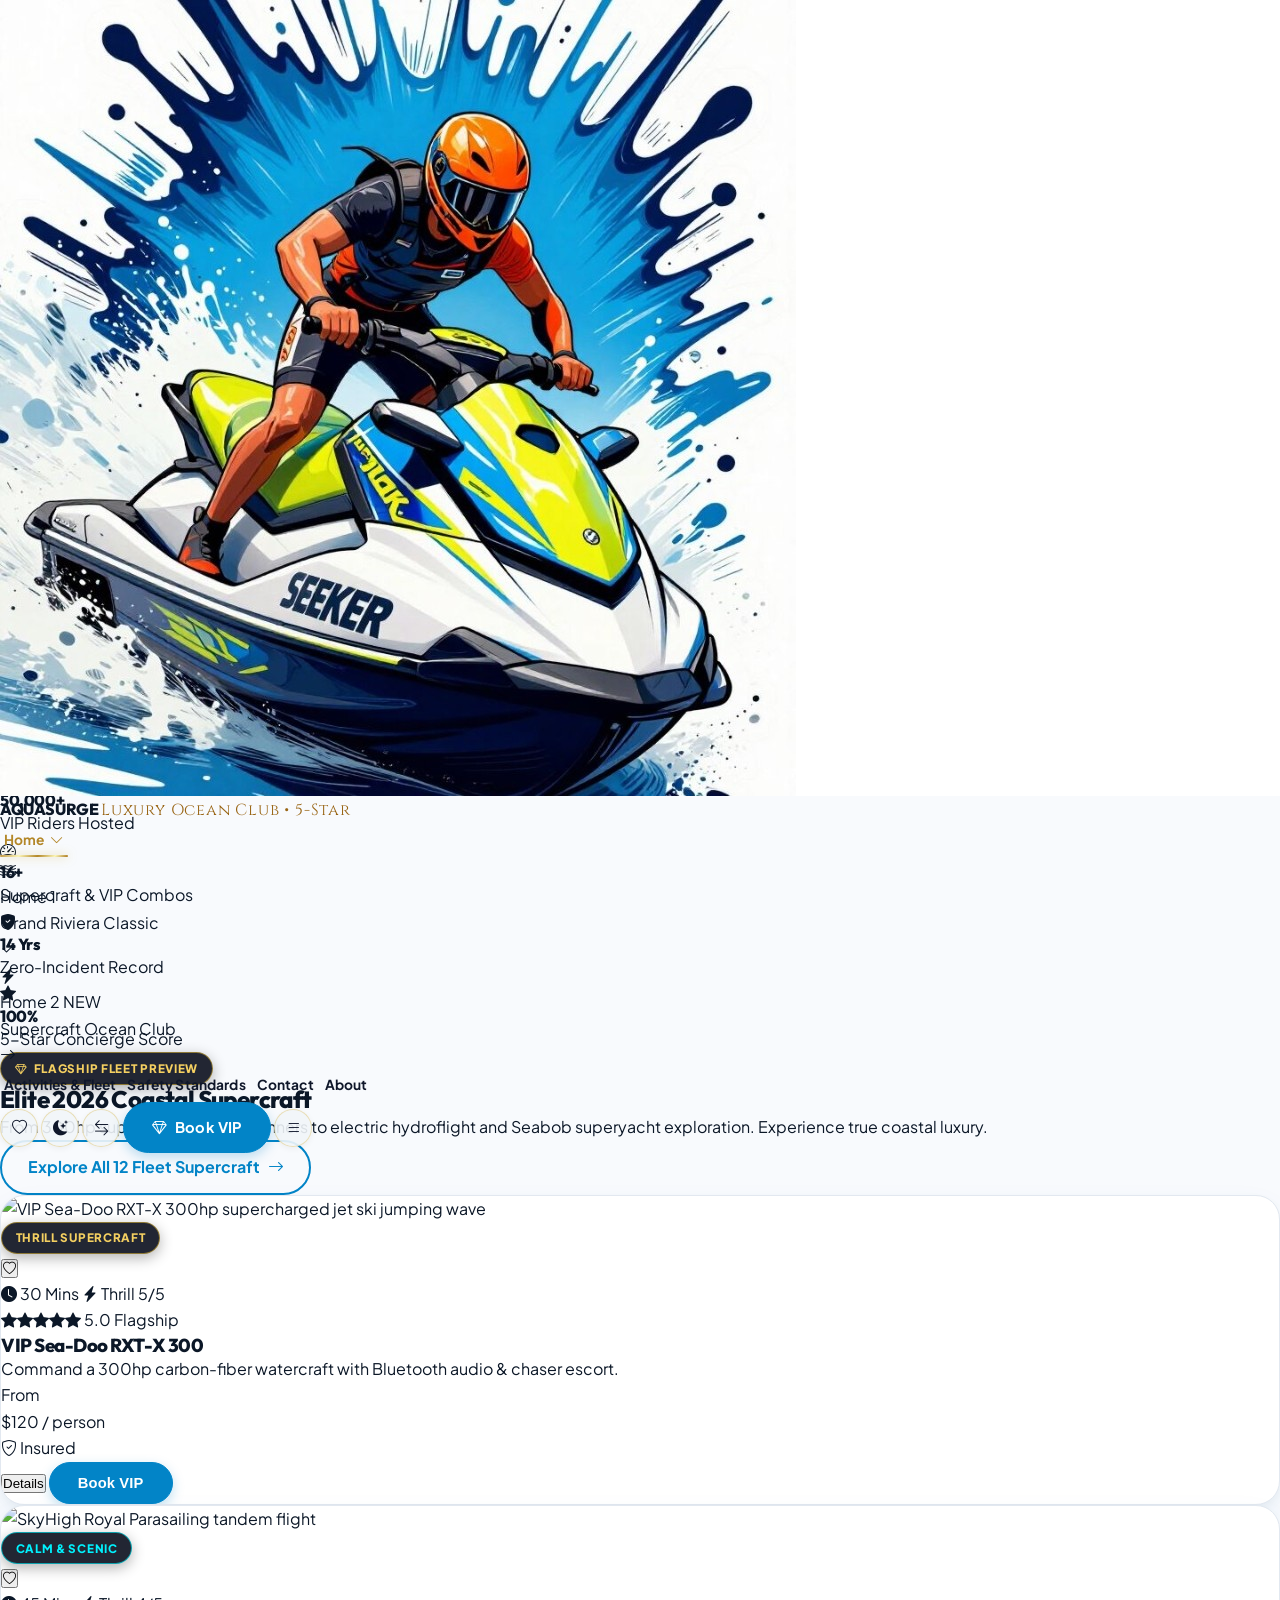
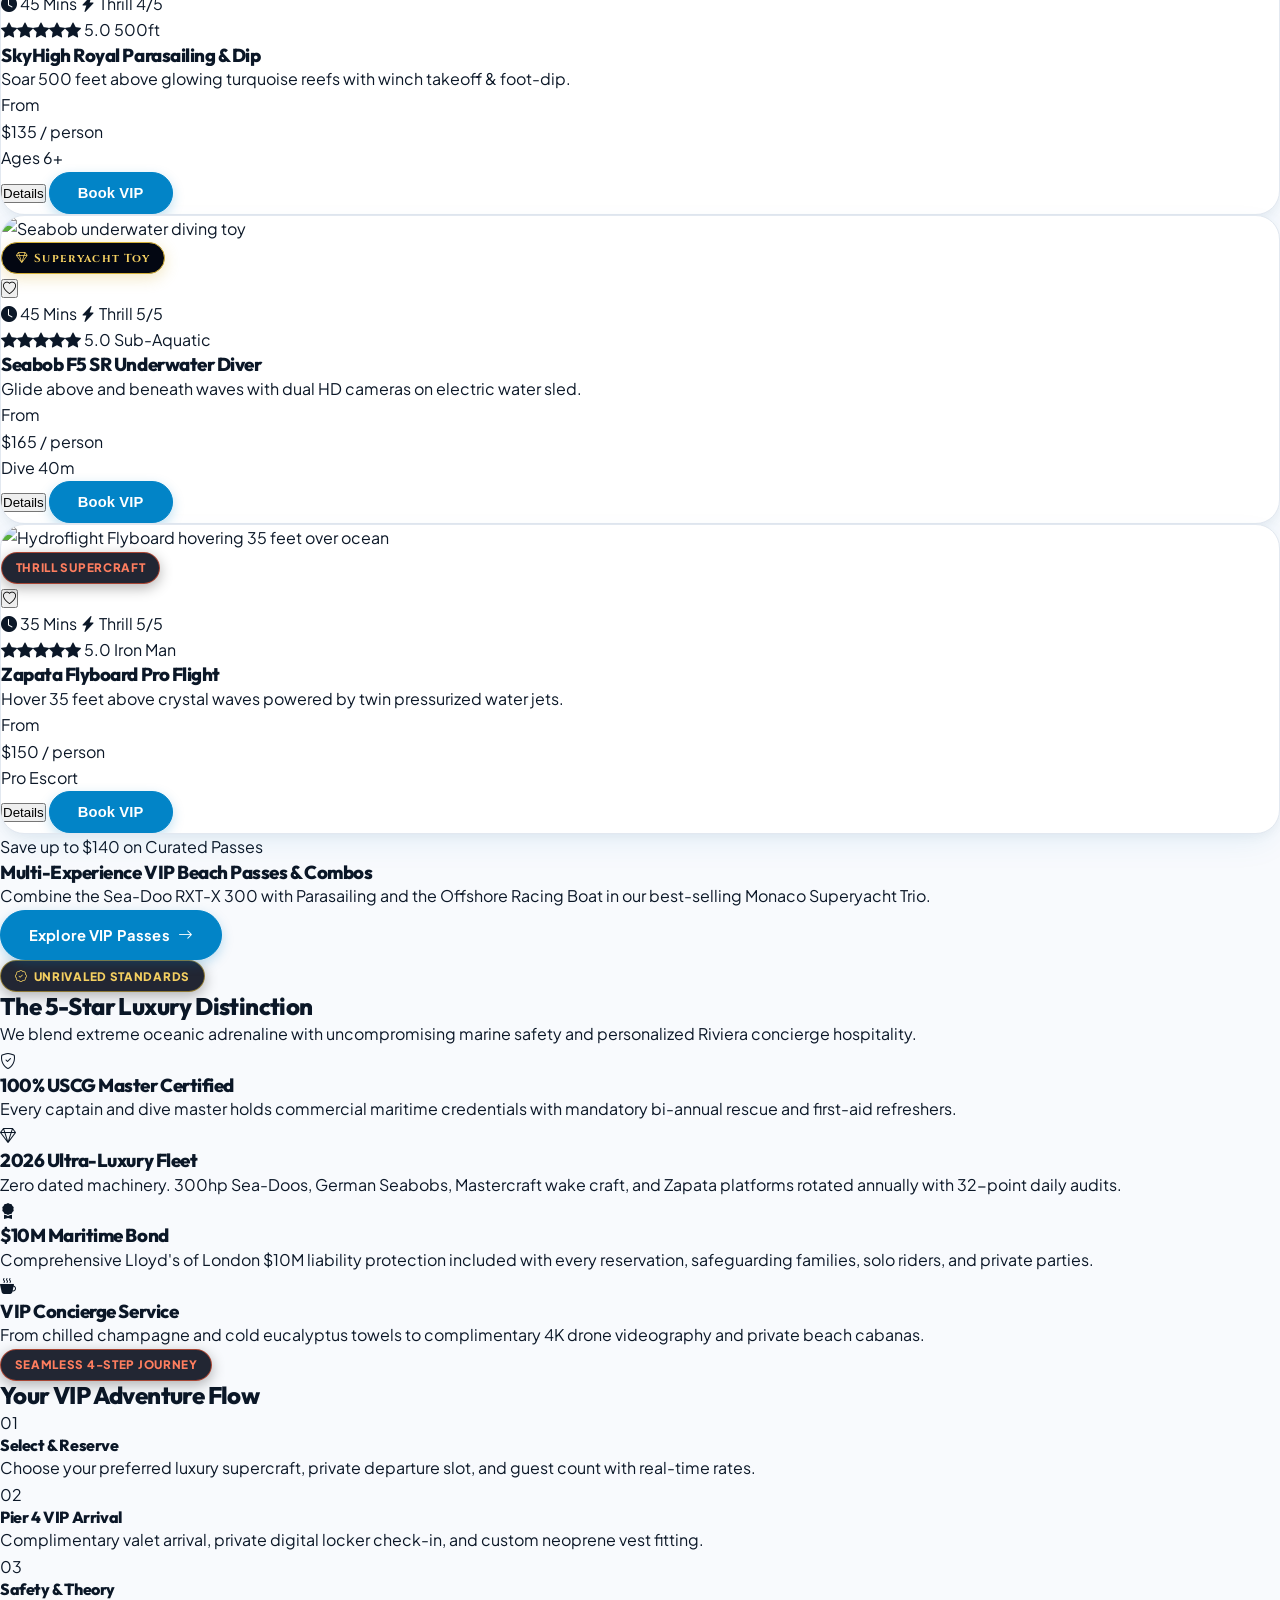
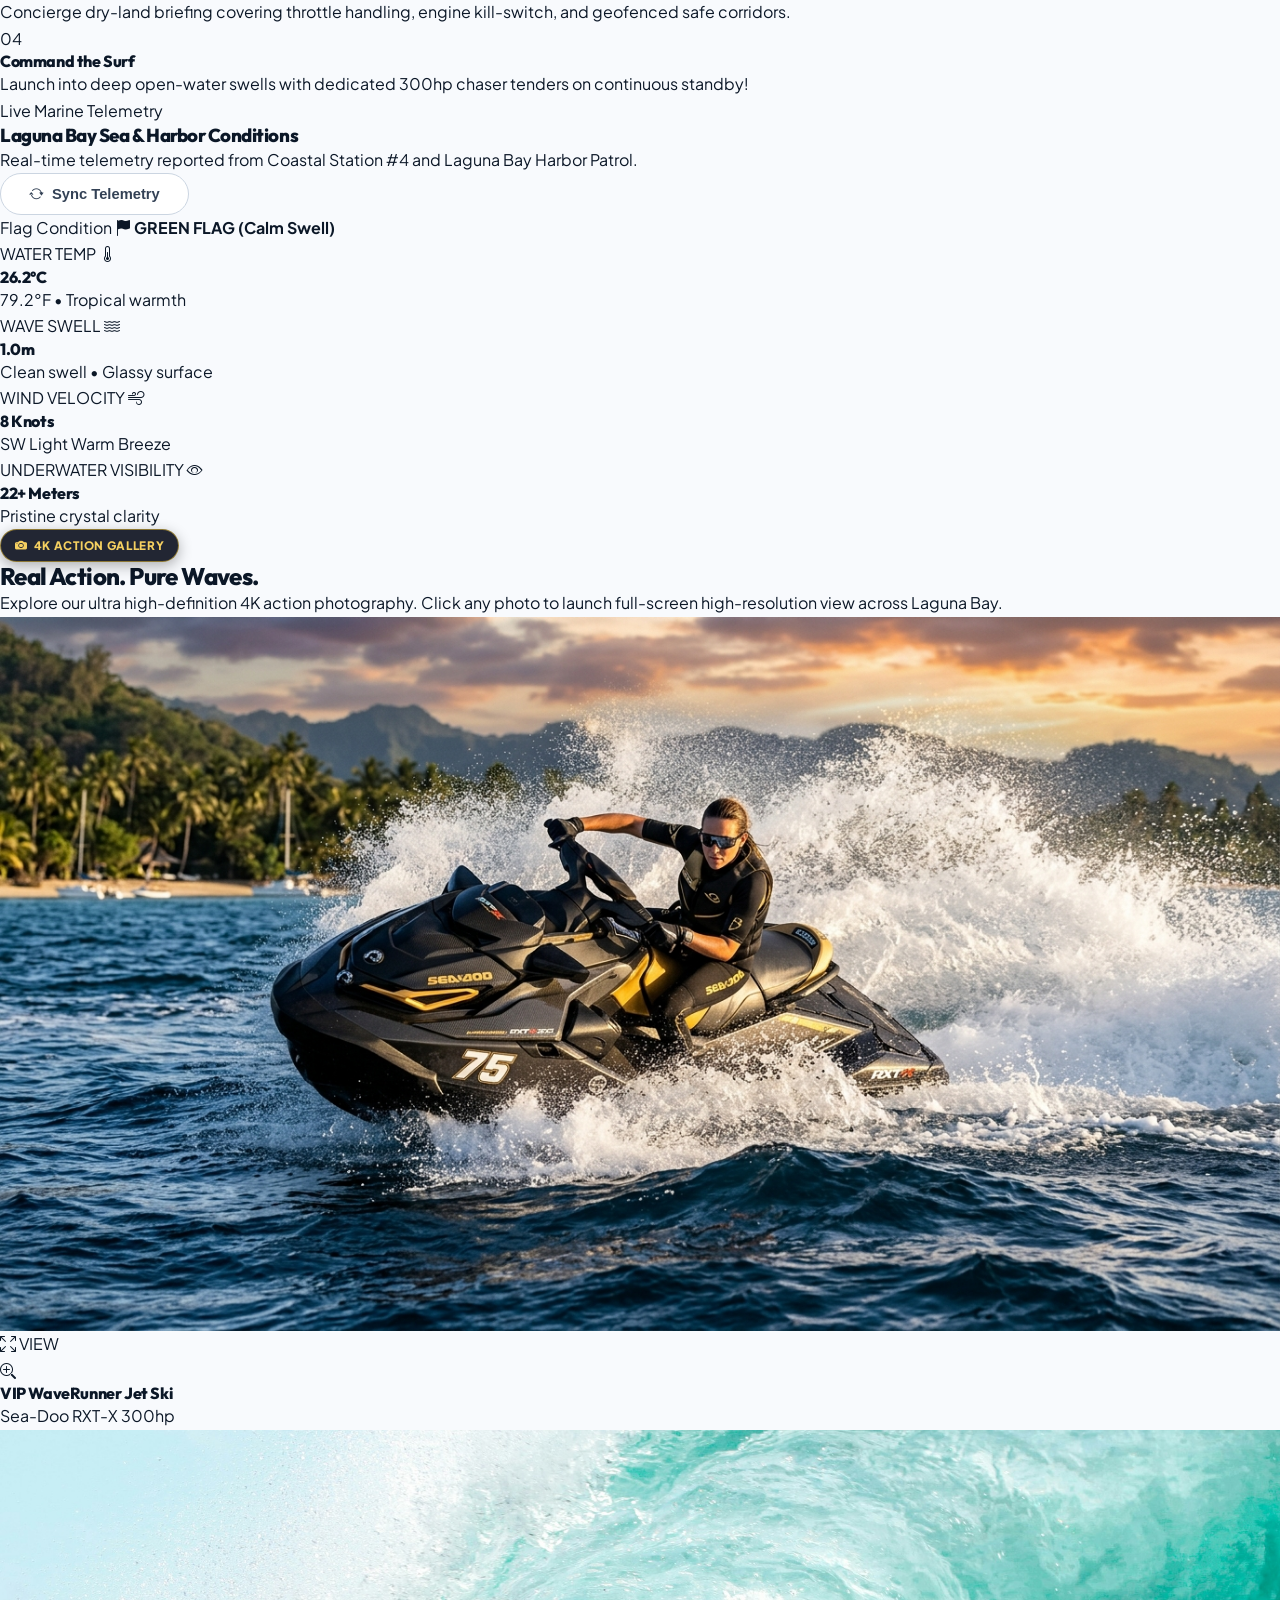
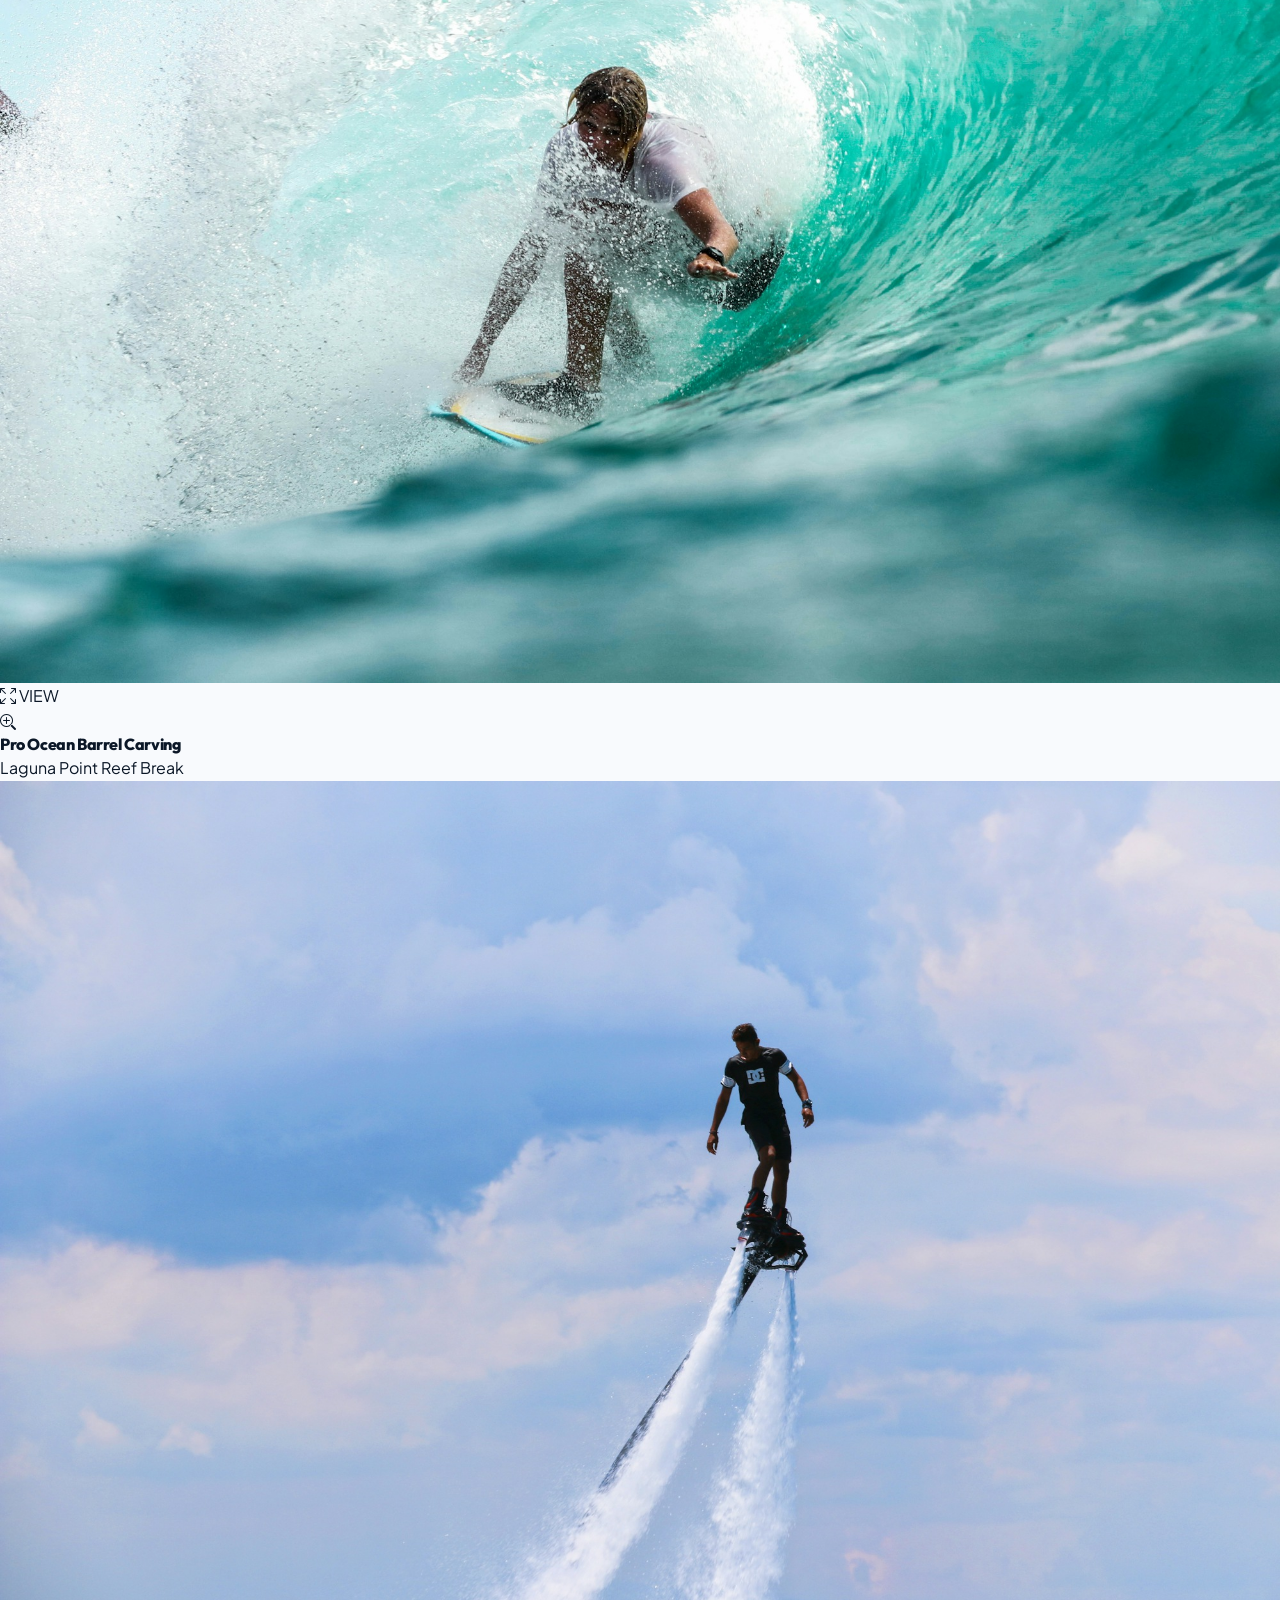
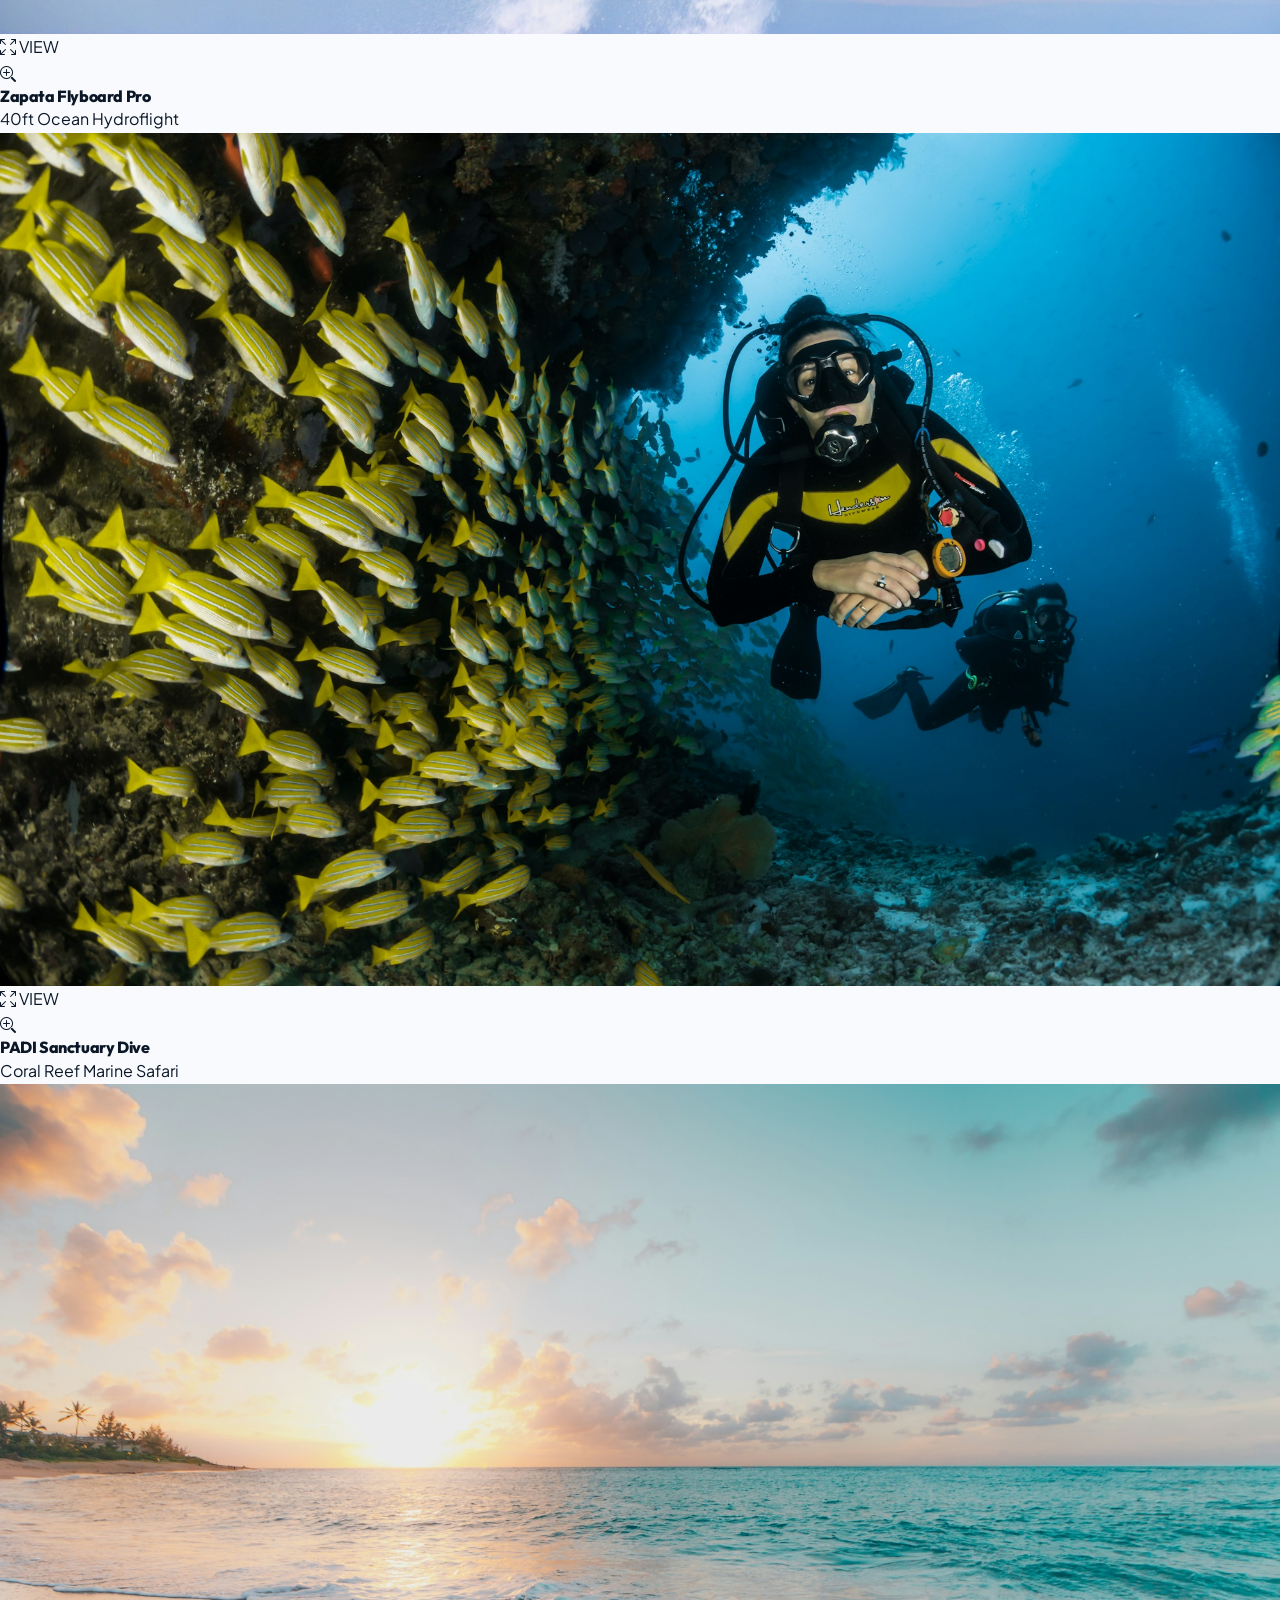
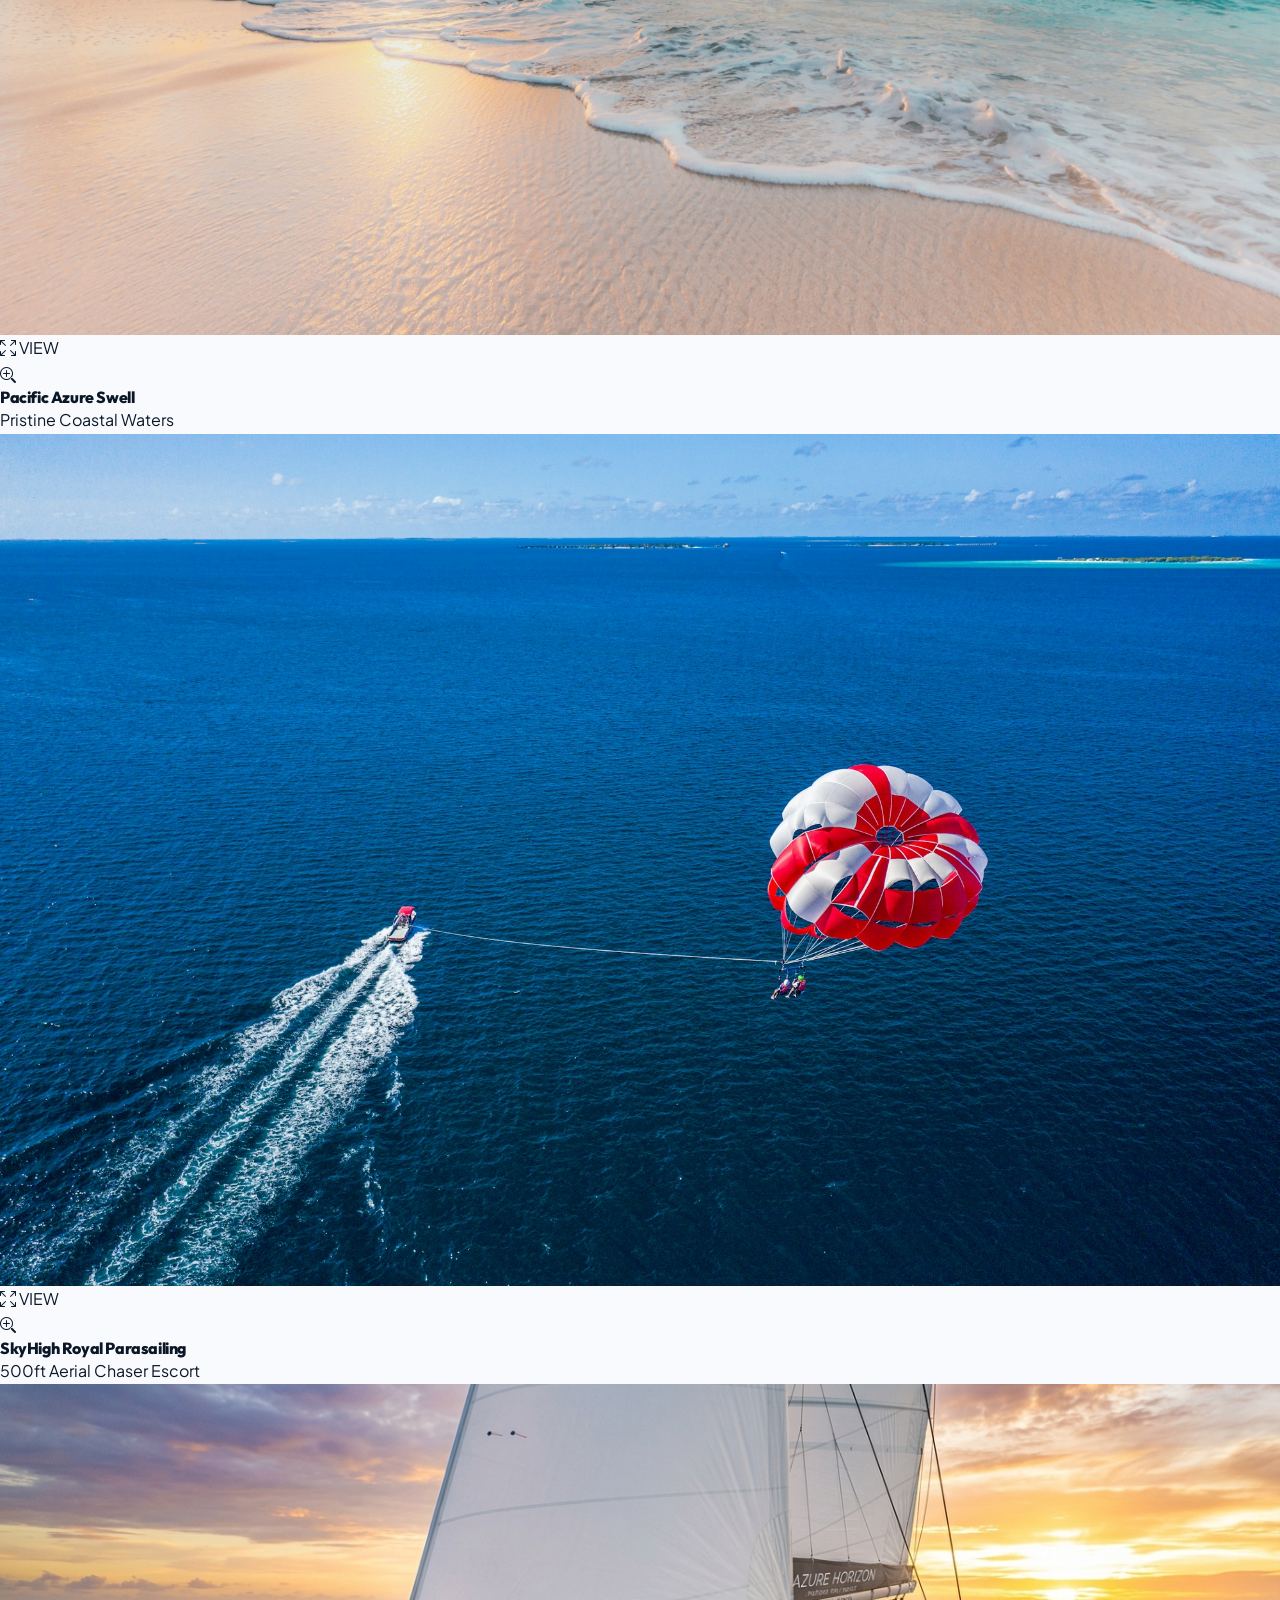
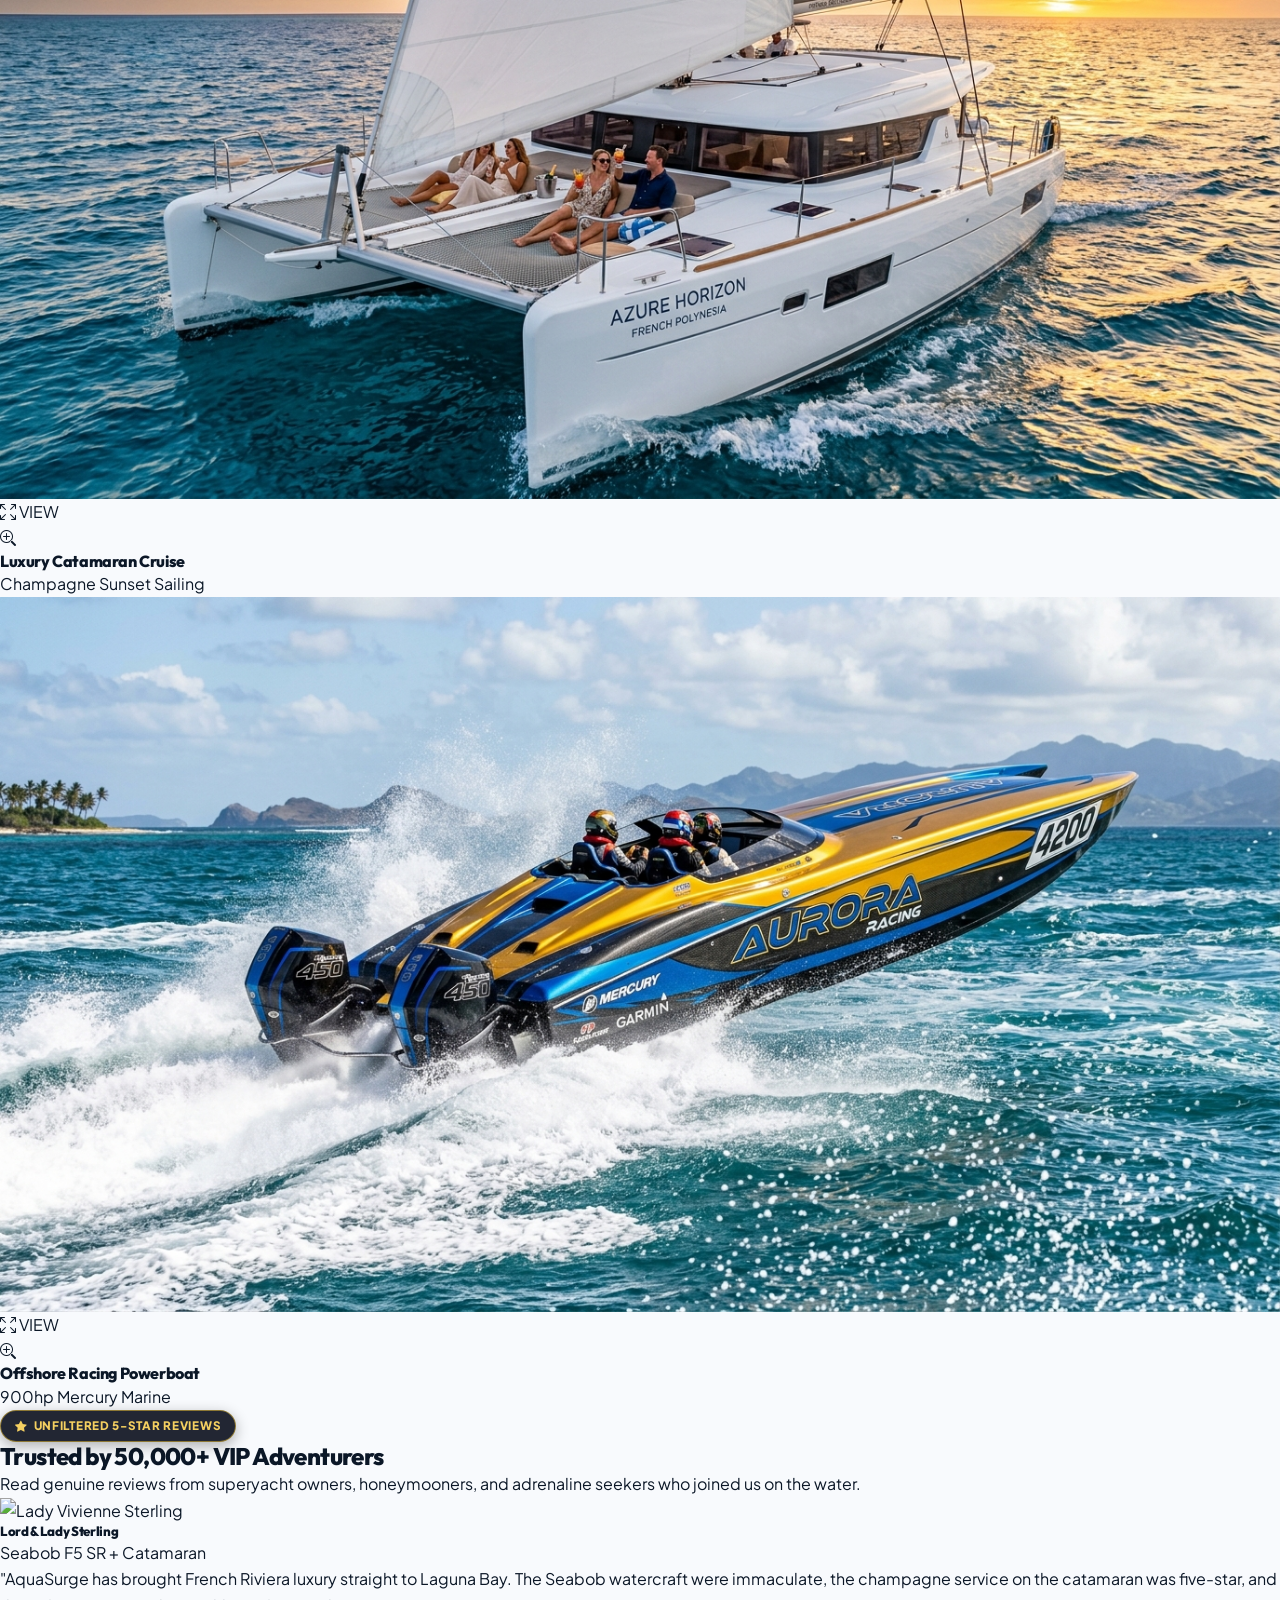
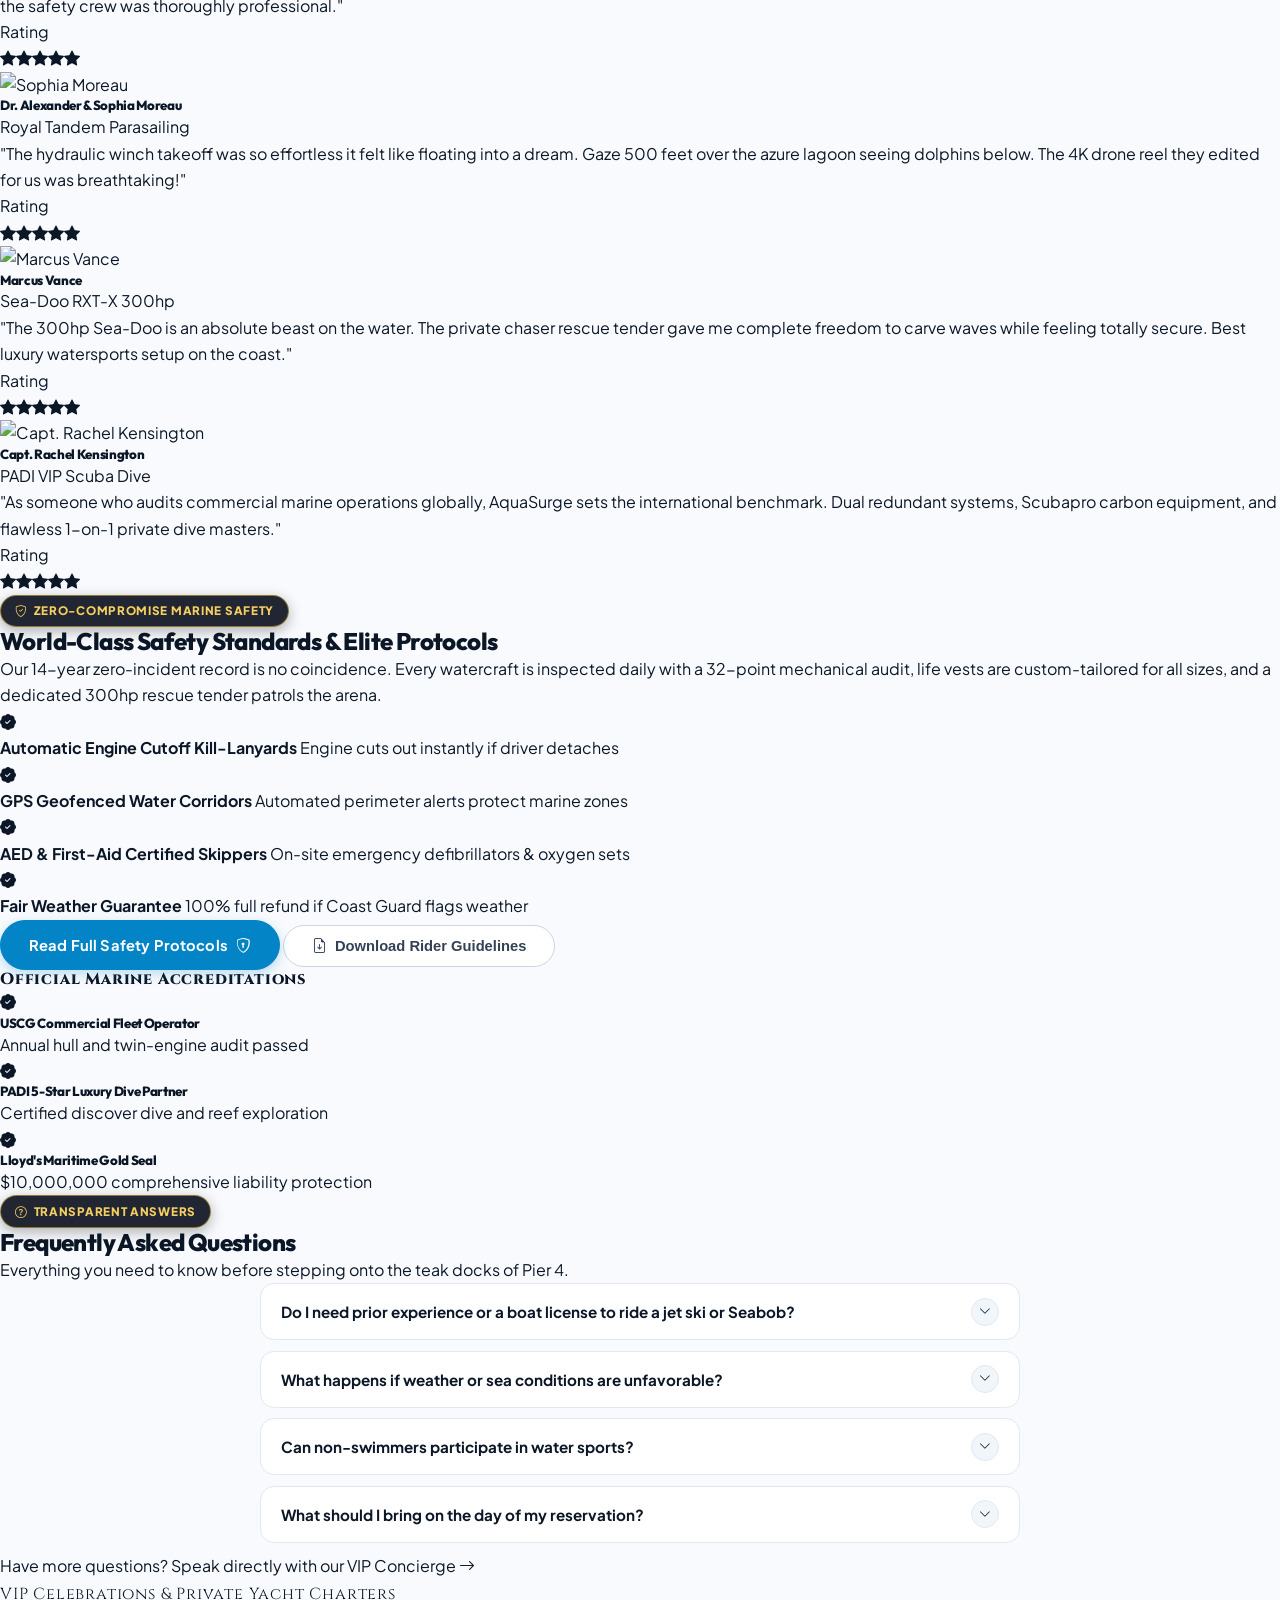
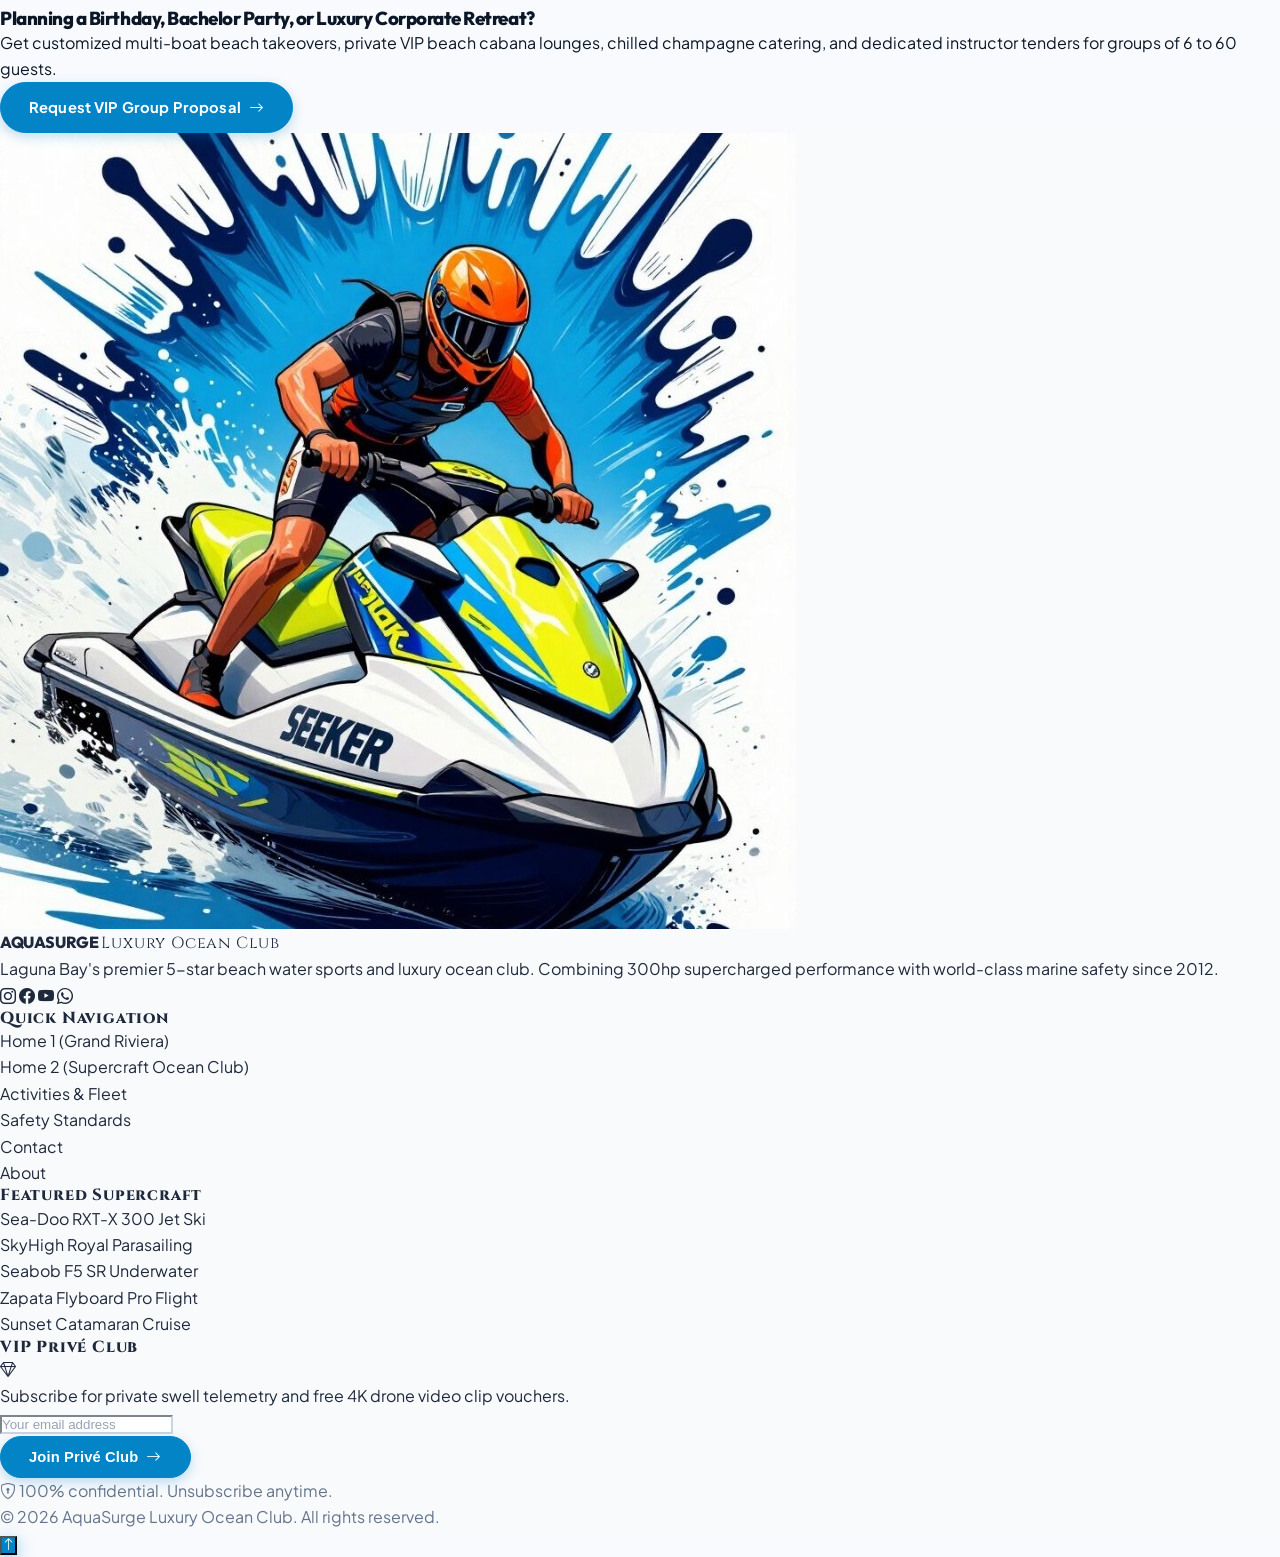
==== index.html @ 768b2ed2 "style(index): center align VIP celebrations & private charters callout section" ====
<!DOCTYPE html>
<html lang="en" dir="ltr" data-theme="light">

<head>
  <meta charset="UTF-8">
  <script>
    (function () {
      // Theme restoration
      try {
        const savedTheme = localStorage.getItem('aquasurge_theme') || 'light';
        document.documentElement.setAttribute('data-theme', savedTheme);
        if (savedTheme === 'dark') {
          document.documentElement.classList.add('dark');
        } else {
          document.documentElement.classList.remove('dark');
        }
      } catch (e) {}
    })();
  </script>
  <meta name="viewport" content="width=device-width, initial-scale=1.0">
  <title>AquaSurge Luxury Ocean Club | Ride the Waves in Pure Luxury | Laguna Bay</title>
  <meta name="description" content="Laguna Bay's premier 5-star beach water sports & luxury ocean club. 300hp supercharged Sea-Doos, Seabob superyacht toys, 500ft royal parasailing, and sunset catamaran cruises.">
  
  <!-- Favicon -->
  <link rel="icon" type="image/jpeg" href="assets/images/logo-square.jpg">

  <!-- Google Fonts: Luxury Serif & Sans -->
  <link rel="preconnect" href="https://fonts.googleapis.com">
  <link rel="preconnect" href="https://fonts.gstatic.com" crossorigin>
  <link href="https://fonts.googleapis.com/css2?family=Cinzel:wght@500;600;700;800;900&family=Playfair+Display:ital,wght@0,500;0,600;0,700;0,800;1,600&family=Outfit:wght@400;500;600;700;800;900&family=Plus+Jakarta+Sans:ital,wght@0,300;0,400;0,500;0,600;0,700;0,800;1,400&display=swap" rel="stylesheet">

  <!-- Bootstrap Icons -->
  <link rel="stylesheet" href="https://cdn.jsdelivr.net/npm/bootstrap-icons@1.11.3/font/bootstrap-icons.min.css">

  <!-- Tailwind CSS Play CDN -->
  <script src="https://cdn.tailwindcss.com"></script>
  <script>
    tailwind.config = {
      darkMode: 'class',
      theme: {
        extend: {
          fontFamily: {
            sans: ['Plus Jakarta Sans', 'system-ui', 'sans-serif'],
            heading: ['Outfit', 'Plus Jakarta Sans', 'sans-serif'],
            luxury: ['Playfair Display', 'Georgia', 'serif'],
            crest: ['Cinzel', 'serif'],
          },
          colors: {
            gold: {
              300: '#FBF5B7',
              400: '#F5D061',
              500: '#D4AF37',
              600: '#AA771C',
            },
            ocean: {
              950: '#030712',
              900: '#07101F',
              800: '#0B1D38',
              700: '#173C6C',
              600: '#1E5496',
            },
            aqua: {
              500: '#00C9FF',
              400: '#00F2FE',
              600: '#0284C7',
            },
            coral: {
              500: '#FF5A36',
              400: '#FF7E5F',
            }
          }
        }
      }
    }
  </script>

  <!-- Master Stylesheet -->
  <link rel="stylesheet" href="assets/css/style.css">
</head>

<body class="antialiased selection:bg-amber-400 selection:text-slate-950">

  <!-- =========================================================================
       HEADER & NAVIGATION
       ========================================================================= -->
  <header class="main-header flex items-center">
    <div class="max-w-7xl mx-auto px-4 sm:px-6 w-full flex items-center justify-between">
      
      <!-- Logo: High-Octane Luxury Crest -->
      <a href="index.html" class="flex items-center gap-2.5 sm:gap-3 group" aria-label="AquaSurge Luxury Ocean Club Home">
        <div class="w-9 h-9 sm:w-10 sm:h-10 rounded-xl bg-gradient-to-tr from-amber-500 via-amber-400 to-amber-300 p-0.5 shadow-md group-hover:scale-105 transition-transform flex items-center justify-center overflow-hidden">
          <div class="brand-logo-frame w-full h-full rounded-[10px] overflow-hidden flex items-center justify-center">
            <img src="assets/images/logo-square.jpg" alt="AquaSurge Jet Ski Crest" class="w-full h-full object-cover object-center transform group-hover:scale-110 transition-transform duration-300">
          </div>
        </div>
        <div class="flex flex-col">
          <span class="brand-text-title font-heading font-black text-lg sm:text-xl tracking-tight leading-none">
            AQUASURGE
          </span>
          <span class="brand-text-subtitle text-[7.5px] sm:text-[8px] uppercase font-crest font-bold tracking-[0.11em] sm:tracking-[0.16em] whitespace-nowrap mt-0.5">
            Luxury Ocean Club • 5-Star
          </span>
        </div>
      </a>

      <!-- Desktop Navigation Menu -->
      <nav class="hidden lg:flex items-center gap-5 xl:gap-6 flex-nowrap whitespace-nowrap">
        <!-- Home Dropdown -->
        <div class="relative group">
          <a href="index.html" class="nav-link active inline-flex items-center gap-1.5 cursor-pointer">
            <span>Home</span>
            <i class="bi bi-chevron-down text-[10px] opacity-70 group-hover:rotate-180 transition-transform duration-200"></i>
          </a>
          <!-- Dropdown Menu -->
          <div class="absolute top-full left-0 pt-2 hidden group-hover:block transition-all duration-200 z-50">
            <div class="w-60 p-2 rounded-2xl bg-white/95 dark:bg-[#07101F]/95 backdrop-blur-xl border border-slate-200/80 dark:border-slate-800/80 shadow-2xl space-y-1">
              <a href="index.html" class="flex items-center justify-between px-3 py-2.5 rounded-xl bg-amber-500/10 text-amber-600 dark:text-amber-400 font-bold text-xs transition-colors">
                <div class="flex items-center gap-2.5">
                  <span class="w-7 h-7 rounded-lg bg-amber-500/20 text-amber-500 flex items-center justify-center text-xs"><i class="bi bi-water"></i></span>
                  <div>
                    <div class="font-bold">Home 1</div>
                    <div class="text-[10px] text-slate-500 dark:text-slate-400 font-normal">Grand Riviera Classic</div>
                  </div>
                </div>
                <i class="bi bi-check2 text-sm text-amber-500"></i>
              </a>
              <a href="home-2.html" class="flex items-center justify-between px-3 py-2.5 rounded-xl hover:bg-slate-100 dark:hover:bg-slate-800/60 text-slate-800 dark:text-slate-200 font-bold text-xs transition-colors group/item">
                <div class="flex items-center gap-2.5">
                  <span class="w-7 h-7 rounded-lg bg-amber-500/10 text-amber-500 flex items-center justify-center text-xs"><i class="bi bi-lightning-charge-fill"></i></span>
                  <div>
                    <div class="font-bold flex items-center gap-1.5">Home 2 <span class="bg-amber-400 text-slate-950 text-[9px] font-black px-1.5 py-0.2 rounded-full uppercase">NEW</span></div>
                    <div class="text-[10px] text-slate-500 dark:text-slate-400 font-normal">Supercraft Ocean Club</div>
                  </div>
                </div>
                <i class="bi bi-arrow-right text-[10px] text-amber-500 opacity-0 group-hover/item:opacity-100 transition-opacity"></i>
              </a>
            </div>
          </div>
        </div>

        <a href="activities.html" class="nav-link">Activities & Fleet</a>
        <a href="safety.html" class="nav-link">Safety Standards</a>
        <a href="contact.html" class="nav-link">Contact</a>
        <a href="about.html" class="nav-link">About</a>
      </nav>

      <!-- Right Action Controls (Resized Proportions) -->
      <div class="flex items-center gap-1.5 sm:gap-2">
        
        <!-- Wishlist Button -->
        <button type="button" onclick="AquaSurge.openWishlistDrawer()" class="icon-btn" aria-label="View Saved Activities" title="Your VIP Wishlist">
          <i class="bi bi-heart text-base"></i>
          <span class="wishlist-count-badge absolute -top-1 -right-1 w-4 h-4 bg-rose-500 text-white rounded-full text-[10px] font-bold flex items-center justify-center shadow" style="display: none;">0</span>
        </button>

        <!-- Theme Toggle (Light / Dark) -->
        <button type="button" class="theme-toggle-btn icon-btn" aria-label="Toggle Theme Mode" title="Toggle Light/Dark Theme">
          <i class="bi bi-moon-stars-fill theme-toggle-icon text-base"></i>
        </button>

        <!-- RTL Toggle (Desktop, placed inside mobile drawer for spacious mobile navbar) -->
        <button type="button" class="rtl-toggle-btn icon-btn hidden sm:inline-flex" aria-label="Toggle RTL / LTR Layout" title="Switch RTL / LTR Layout">
          <i class="bi bi-arrow-left-right rtl-toggle-icon text-base"></i>
        </button>

        <!-- Book VIP Experience CTA (Desktop) -->
        <a href="booking.html#booking-form-section" class="hidden sm:inline-flex btn-primary text-xs py-2 px-3.5 rounded-full font-bold">
          <i class="bi bi-gem"></i>
          <span>Book VIP</span>
        </a>

        <!-- Mobile Hamburger Button -->
        <button type="button" class="mobile-menu-toggle icon-btn lg:hidden ml-0.5" aria-label="Open Mobile Menu">
          <i class="bi bi-list text-xl"></i>
        </button>
      </div>

    </div>
  </header>

  <!-- Mobile Slide-out Drawer -->
  <div class="drawer-backdrop"></div>
  <aside class="mobile-drawer p-6" aria-label="Mobile Navigation">
    <div class="flex items-center justify-between pb-6 border-b border-slate-200 dark:border-slate-800">
      <div class="flex items-center gap-2.5">
        <div class="w-9 h-9 rounded-xl bg-gradient-to-tr from-amber-500 to-amber-400 p-0.5 shadow-md flex items-center justify-center overflow-hidden">
          <div class="w-full h-full bg-[#050C18] rounded-[9px] overflow-hidden flex items-center justify-center">
            <img src="assets/images/logo-square.jpg" alt="AquaSurge Jet Ski Crest" class="w-full h-full object-cover object-center">
          </div>
        </div>
        <div>
          <span class="font-heading font-black text-xl text-slate-900 dark:text-white">AQUASURGE</span>
          <span class="block text-[8px] uppercase font-crest tracking-widest text-amber-500 font-bold">Luxury Ocean Club</span>
        </div>
      </div>
      <button type="button" class="drawer-close-btn w-9 h-9 rounded-full bg-slate-100 dark:bg-slate-800 text-slate-600 dark:text-slate-300 flex items-center justify-center hover:bg-slate-200" aria-label="Close Mobile Menu">
        <i class="bi bi-x-lg text-sm"></i>
      </button>
    </div>

    <nav class="flex flex-col gap-2 py-6">
      <div class="space-y-1 pb-2 border-b border-slate-200 dark:border-slate-800">
        <div class="px-4 py-1 text-[10px] font-bold uppercase tracking-wider text-slate-400">Home Demos</div>
        <a href="index.html" class="px-4 py-2.5 rounded-xl font-bold text-amber-500 bg-amber-500/10 flex items-center justify-between">
          <span class="flex items-center gap-2.5 text-xs"><i class="bi bi-water"></i> Home 1 (Grand Riviera)</span>
          <i class="bi bi-check2 text-xs"></i>
        </a>
        <a href="home-2.html" class="px-4 py-2.5 rounded-xl font-bold text-slate-700 dark:text-slate-200 hover:bg-slate-100 dark:hover:bg-slate-800/60 flex items-center justify-between">
          <span class="flex items-center gap-2.5 text-xs"><i class="bi bi-lightning-charge-fill text-amber-500"></i> Home 2 (Supercraft Ocean Club) <span class="bg-amber-400 text-slate-950 text-[9px] font-black px-1.5 py-0.5 rounded-full">NEW</span></span>
          <i class="bi bi-chevron-right text-xs"></i>
        </a>
      </div>
      <a href="activities.html" class="px-4 py-3 rounded-xl font-bold text-slate-700 dark:text-slate-200 hover:bg-slate-100 dark:hover:bg-slate-800/60 flex items-center justify-between">
        <span class="flex items-center gap-3"><i class="bi bi-compass"></i> Activities & Fleet</span>
        <i class="bi bi-chevron-right text-xs"></i>
      </a>
      <a href="safety.html" class="px-4 py-3 rounded-xl font-bold text-slate-700 dark:text-slate-200 hover:bg-slate-100 dark:hover:bg-slate-800/60 flex items-center justify-between">
        <span class="flex items-center gap-3"><i class="bi bi-shield-check"></i> Safety Standards</span>
        <i class="bi bi-chevron-right text-xs"></i>
      </a>
      <a href="contact.html" class="px-4 py-3 rounded-xl font-bold text-slate-700 dark:text-slate-200 hover:bg-slate-100 dark:hover:bg-slate-800/60 flex items-center justify-between">
        <span class="flex items-center gap-3"><i class="bi bi-envelope"></i> Contact</span>
        <i class="bi bi-chevron-right text-xs"></i>
      </a>
      <a href="about.html" class="px-4 py-3 rounded-xl font-bold text-slate-700 dark:text-slate-200 hover:bg-slate-100 dark:hover:bg-slate-800/60 flex items-center justify-between">
        <span class="flex items-center gap-3"><i class="bi bi-info-circle"></i> About</span>
        <i class="bi bi-chevron-right text-xs"></i>
      </a>
    </nav>

    <!-- Mobile Drawer Footer Info -->
    <div class="mt-auto pt-4 border-t border-slate-200 dark:border-slate-800 space-y-3">
      <!-- Mobile Quick Preferences (Theme & RTL) -->
      <div class="grid grid-cols-2 gap-2">
        <button type="button" class="theme-toggle-btn py-2 px-3 rounded-xl bg-slate-100 dark:bg-slate-800/80 hover:bg-slate-200 dark:hover:bg-slate-700 font-bold text-xs flex items-center justify-center gap-2 text-slate-700 dark:text-slate-200 transition-colors" aria-label="Toggle Theme Mode">
          <i class="bi bi-moon-stars-fill theme-toggle-icon text-amber-500"></i>
          <span>Theme Mode</span>
        </button>
        <button type="button" class="rtl-toggle-btn py-2 px-3 rounded-xl bg-slate-100 dark:bg-slate-800/80 hover:bg-slate-200 dark:hover:bg-slate-700 font-bold text-xs flex items-center justify-center gap-2 text-slate-700 dark:text-slate-200 transition-colors" aria-label="Toggle RTL / LTR Layout">
          <i class="bi bi-arrow-left-right rtl-toggle-icon text-amber-500"></i>
          <span>RTL Layout</span>
        </button>
      </div>

      <div class="flex items-center gap-3 text-xs text-slate-500 dark:text-slate-400 pt-1">
        <i class="bi bi-geo-alt-fill text-amber-500 text-base"></i>
        <span>Pier 4 VIP Marina & Heliport, Laguna Bay</span>
      </div>
      <div class="flex items-center gap-3 text-xs text-slate-500 dark:text-slate-400">
        <i class="bi bi-telephone-fill text-amber-500 text-base"></i>
        <span>+1 (800) 555-SURGE (24/7 VIP)</span>
      </div>
      <a href="booking.html#booking-form-section" class="btn-primary w-full py-3.5 text-center text-sm font-bold block rounded-full">
        Reserve VIP Experience
      </a>
    </div>
  </aside>

  <!-- =========================================================================
       HERO SECTION - LUXURY & COLORFUL VIBRANCE
       ========================================================================= -->
  <section class="hero-wrapper border-b border-amber-400/20">
    <!-- Action Coastal Watersports Hero Background Image (True 4K UHD 3840x2160) -->
    <img src="assets/images/hero-home-4k.jpg?v=4k" alt="AquaSurge VIP Sea-Doo RXT-X 300 Jet Ski carving at high speed across turquoise ocean waves" class="hero-video-bg hero-image-bg">
    <div class="hero-bg-overlay"></div>

    <!-- Ambient Colorful Glow Orbs -->
    <div class="glow-orb glow-orb-gold -top-20 -left-20 w-96 h-96"></div>
    <div class="glow-orb glow-orb-gold top-1/3 -right-20 w-96 h-96"></div>
    <div class="glow-orb glow-orb-coral -bottom-20 left-1/3 w-96 h-96"></div>

    <div class="max-w-7xl mx-auto px-4 sm:px-6 w-full relative z-10 py-6 sm:py-10 lg:py-12">
      <div class="grid grid-cols-1 lg:grid-cols-12 gap-8 lg:gap-10 items-center">
        
        <!-- Left Hero Headline & Pitch (Compact Resizing) -->
        <div class="lg:col-span-7 space-y-4 sm:space-y-5">
          
          <!-- Live Telemetry Pill with Gold Border -->
          <div class="inline-flex items-center gap-2 px-3.5 py-1.5 rounded-full bg-slate-950/85 backdrop-blur-md border border-amber-400/40 text-xs font-medium text-white shadow-xl">
            <span class="status-indicator"></span>
            <span class="font-extrabold text-amber-300 tracking-wider font-crest text-[11px]">GREEN FLAG VIP CLEARED:</span>
            <span class="text-xs text-white font-medium">Laguna Bay Swell 1.0m • Wind 8 kts</span>
          </div>

          <!-- Main H1 Headline: Colorful & Luxury (Resized) -->
          <h1 class="text-3xl sm:text-5xl lg:text-6xl font-black font-heading text-white tracking-tight leading-[1.1]">
            Ride the Waves. <br>
            <span class="text-amber-300">
              In Pure Luxury.
            </span>
          </h1>

          <!-- Supporting Text -->
          <p class="text-sm sm:text-base text-white max-w-xl leading-relaxed drop-shadow-[0_2px_8px_rgba(0,0,0,0.95)]">
            Command 300hp supercharged Sea-Doos, German Seabob water sleds, 500ft royal parasailing, and sunset catamaran champagne cruises with certified instructors in Laguna Bay.
          </p>

          <!-- CTAs -->
          <div class="flex flex-col sm:flex-row items-stretch sm:items-center gap-3 pt-1">
            <a href="booking.html#booking-form-section" class="btn-primary text-sm py-2.5 px-6 text-center shadow-md font-bold">
              <i class="bi bi-gem"></i>
              <span>Reserve VIP Experience</span>
            </a>
            <a href="activities.html" class="btn-secondary text-sm py-2.5 px-5 text-center font-bold">
              <span>View 2026 Fleet & Pricing</span>
              <i class="bi bi-arrow-right"></i>
            </a>
          </div>

          <!-- Quick Trust Badges -->
          <div class="inline-flex flex-wrap items-center gap-3 sm:gap-5 px-4 py-2 rounded-2xl bg-slate-950/85 backdrop-blur-md border border-white/15 text-xs text-white shadow-xl">
            <div class="flex items-center gap-1.5">
              <i class="bi bi-patch-check-fill text-amber-400 text-base"></i>
              <span class="text-white font-bold">USCG & PADI 5-Star Certified</span>
            </div>
            <div class="flex items-center gap-1.5">
              <i class="bi bi-award-fill text-amber-400 text-base"></i>
              <span class="text-white font-bold">100% Incident-Free Safety</span>
            </div>
            <div class="flex items-center gap-1.5">
              <i class="bi bi-shield-lock-fill text-emerald-400 text-base"></i>
              <span class="text-white font-bold">$10M Maritime Bond</span>
            </div>
          </div>

        </div>

        <!-- Right Hero Floating Interactive Widget: Luxury Kiosk (Compact & Tailored) -->
        <div class="lg:col-span-5 flex justify-center lg:justify-end">
          <div class="luxury-hero-card p-4 sm:p-5 text-white rounded-2xl w-full max-w-[390px] shadow-2xl">
            <div class="flex items-center justify-between pb-2.5 mb-3 border-b border-amber-400/20">
              <div>
                <span class="text-[10px] font-crest font-bold uppercase tracking-widest text-amber-400">Pier 4 VIP Kiosk</span>
                <h3 class="text-base font-bold font-heading">Find Your Coastal Experience</h3>
              </div>
              <div class="w-8 h-8 rounded-xl bg-amber-400/20 text-amber-400 border border-amber-400/30 flex items-center justify-center text-sm shadow-md">
                <i class="bi bi-gem"></i>
              </div>
            </div>

            <form action="booking.html#booking-form-section" method="GET" class="space-y-2.5">
              <div>
                <label for="hero-activity" class="block text-[11px] font-semibold text-slate-300 mb-1">Select Experience</label>
                <select id="hero-activity" name="activity" class="form-select bg-slate-900/90 border-slate-700 text-white rounded-xl text-xs py-2 px-3 focus:border-amber-400 w-full truncate">
                  <option value="act-1">Sea-Doo RXT-X 300hp Jet Ski ($120/pp)</option>
                  <option value="act-2">SkyHigh Tandem Parasailing ($135/pp)</option>
                  <option value="act-3">Seabob F5 SR Underwater Diver ($165/pp)</option>
                  <option value="act-5">Hydroflight Flyboard Pro ($150/pp)</option>
                  <option value="act-7">Mastercraft Pro Wakesurf ($145/pp)</option>
                  <option value="act-12">Catamaran Champagne Cruise ($110/pp)</option>
                </select>
              </div>

              <div class="grid grid-cols-2 gap-2">
                <div>
                  <label for="hero-guests" class="block text-[11px] font-semibold text-slate-300 mb-1">Guests</label>
                  <select id="hero-guests" class="form-select bg-slate-900/90 border-slate-700 text-white rounded-xl text-xs py-2 px-2.5 focus:border-amber-400 w-full">
                    <option value="1">1 Solo VIP</option>
                    <option value="2" selected>2 Tandem</option>
                    <option value="4">4 Group (-15%)</option>
                    <option value="6">6+ Party</option>
                  </select>
                </div>
                <div>
                  <label for="hero-time" class="block text-[11px] font-semibold text-slate-300 mb-1">Preferred Slot</label>
                  <select id="hero-time" class="form-select bg-slate-900/90 border-slate-700 text-white rounded-xl text-xs py-2 px-2.5 focus:border-amber-400 w-full">
                    <option>09:00 AM (Glass)</option>
                    <option selected>11:30 AM (Midday)</option>
                    <option>02:30 PM (Breeze)</option>
                    <option>05:15 PM (Sunset)</option>
                  </select>
                </div>
              </div>

              <div class="p-2 rounded-xl bg-gradient-to-r from-amber-500/15 via-yellow-400/10 to-amber-500/15 border border-amber-400/30 text-[10.5px] text-amber-200 flex items-center gap-2">
                <i class="bi bi-stars text-amber-400 text-sm flex-shrink-0"></i>
                <span class="leading-tight">✦ <strong>Complimentary 4K Drone Reel</strong> & towel service!</span>
              </div>

              <button type="submit" class="btn-primary w-full py-2.5 rounded-full font-bold text-xs shadow-md flex items-center justify-center gap-2">
                <i class="bi bi-calendar-check"></i> Check Availability & Reserve
              </button>
            </form>
          </div>
        </div>

      </div>
    </div>


  </section>

  <!-- =========================================================================
       ANIMATED STATISTICS SECTION - LUXURY GOLD HIGHLIGHTS (RESIZED & UNIFORM)
       ========================================================================= -->
  <section class="py-8 sm:py-12 bg-slate-50 dark:bg-[#050C17] border-b border-slate-200 dark:border-slate-800/80">
    <div class="max-w-7xl mx-auto px-4 sm:px-6">
      <div class="grid grid-cols-2 md:grid-cols-4 gap-4 sm:gap-5 lg:gap-6 items-stretch">
        
        <!-- Stat 1 -->
        <div class="flex flex-col items-center justify-between text-center h-full min-h-[165px] sm:min-h-[180px] p-4 sm:p-5 rounded-2xl bg-white dark:bg-[#07101F] border border-slate-200 dark:border-slate-800 shadow-md hover:shadow-xl hover:border-amber-400 transition-all">
          <div class="w-10 h-10 sm:w-11 sm:h-11 rounded-xl bg-amber-500/10 text-amber-500 flex items-center justify-center text-lg sm:text-xl border border-amber-500/20 mb-2 shadow-sm">
            <i class="bi bi-people-fill"></i>
          </div>
          <div class="text-2xl sm:text-3xl lg:text-[2rem] font-black font-heading text-slate-900 dark:text-white stat-counter leading-tight my-1" data-target="50000" data-suffix="+">
            50,000+
          </div>
          <p class="text-[11px] sm:text-xs font-bold text-slate-500 dark:text-slate-400 uppercase tracking-wider min-h-[2.2rem] flex items-center justify-center text-center leading-tight">
            VIP Riders Hosted
          </p>
        </div>

        <!-- Stat 2 -->
        <div class="flex flex-col items-center justify-between text-center h-full min-h-[165px] sm:min-h-[180px] p-4 sm:p-5 rounded-2xl bg-white dark:bg-[#07101F] border border-slate-200 dark:border-slate-800 shadow-md hover:shadow-xl hover:border-amber-400 transition-all">
          <div class="w-10 h-10 sm:w-11 sm:h-11 rounded-xl bg-amber-500/10 text-amber-500 flex items-center justify-center text-lg sm:text-xl border border-amber-500/20 mb-2 shadow-sm">
            <i class="bi bi-speedometer2"></i>
          </div>
          <div class="text-2xl sm:text-3xl lg:text-[2rem] font-black font-heading text-slate-900 dark:text-white stat-counter leading-tight my-1" data-target="16" data-suffix="+">
            16+
          </div>
          <p class="text-[11px] sm:text-xs font-bold text-slate-500 dark:text-slate-400 uppercase tracking-wider min-h-[2.2rem] flex items-center justify-center text-center leading-tight">
            Supercraft & VIP Combos
          </p>
        </div>

        <!-- Stat 3 -->
        <div class="flex flex-col items-center justify-between text-center h-full min-h-[165px] sm:min-h-[180px] p-4 sm:p-5 rounded-2xl bg-white dark:bg-[#07101F] border border-slate-200 dark:border-slate-800 shadow-md hover:shadow-xl hover:border-emerald-400 transition-all">
          <div class="w-10 h-10 sm:w-11 sm:h-11 rounded-xl bg-emerald-500/10 text-emerald-500 flex items-center justify-center text-lg sm:text-xl border border-emerald-500/20 mb-2 shadow-sm">
            <i class="bi bi-shield-fill-check"></i>
          </div>
          <div class="text-2xl sm:text-3xl lg:text-[2rem] font-black font-heading text-slate-900 dark:text-white stat-counter leading-tight my-1" data-target="14" data-suffix=" Yrs">
            14 Yrs
          </div>
          <p class="text-[11px] sm:text-xs font-bold text-slate-500 dark:text-slate-400 uppercase tracking-wider min-h-[2.2rem] flex items-center justify-center text-center leading-tight">
            Zero-Incident Record
          </p>
        </div>

        <!-- Stat 4 -->
        <div class="flex flex-col items-center justify-between text-center h-full min-h-[165px] sm:min-h-[180px] p-4 sm:p-5 rounded-2xl bg-white dark:bg-[#07101F] border border-slate-200 dark:border-slate-800 shadow-md hover:shadow-xl hover:border-amber-400 transition-all">
          <div class="w-10 h-10 sm:w-11 sm:h-11 rounded-xl bg-amber-500/10 text-amber-500 flex items-center justify-center text-lg sm:text-xl border border-amber-500/20 mb-2 shadow-sm">
            <i class="bi bi-star-fill"></i>
          </div>
          <div class="text-2xl sm:text-3xl lg:text-[2rem] font-black font-heading text-slate-900 dark:text-white stat-counter leading-tight my-1" data-target="100" data-suffix="%">
            100%
          </div>
          <p class="text-[11px] sm:text-xs font-bold text-slate-500 dark:text-slate-400 uppercase tracking-wider min-h-[2.2rem] flex items-center justify-center text-center leading-tight">
            5-Star Concierge Score
          </p>
        </div>

      </div>
    </div>
  </section>

  <!-- =========================================================================
       FEATURED ACTIVITIES PREVIEW SECTION
       ========================================================================= -->
  <section class="py-20 sm:py-28 bg-white dark:bg-[#030712] relative overflow-hidden">
    <!-- Ambient backlights -->
    <div class="glow-orb glow-orb-gold top-1/2 -left-24 w-80 h-80"></div>
    <div class="glow-orb glow-orb-gold bottom-10 -right-24 w-80 h-80"></div>

    <div class="max-w-7xl mx-auto px-4 sm:px-6 relative z-10">
      
      <!-- Section Header -->
      <div class="flex flex-col md:flex-row md:items-end justify-between gap-6 mb-16">
        <div>
          <span class="badge-gold mb-3"><i class="bi bi-gem"></i> Flagship Fleet Preview</span>
          <h2 class="text-3xl sm:text-4xl lg:text-5xl font-black font-heading text-slate-900 dark:text-white">
            Elite 2026 Coastal Supercraft
          </h2>
          <p class="text-slate-600 dark:text-slate-400 text-base max-w-xl mt-3">
            From 300hp supercharged wave runners to electric hydroflight and Seabob superyacht exploration. Experience true coastal luxury.
          </p>
        </div>
        <div>
          <a href="activities.html" class="btn-outline-ocean">
            <span>Explore All 12 Fleet Supercraft</span>
            <i class="bi bi-arrow-right"></i>
          </a>
        </div>
      </div>

      <!-- 4 Top Luxury Cards Grid -->
      <!-- 4 Top Luxury Cards Grid (Resized Compact Fleet Cards) -->
      <div class="grid grid-cols-1 sm:grid-cols-2 lg:grid-cols-4 gap-5 sm:gap-6">
        
        <!-- Activity Card 1: Sea-Doo RXT-X 300 -->
        <div class="card-theme group flex flex-col justify-between bg-white dark:bg-[#07101F] rounded-2xl overflow-hidden shadow-md hover:shadow-xl border border-slate-200 dark:border-slate-800/80 hover:border-amber-400/80 transition-all">
          <div class="relative aspect-[16/10] overflow-hidden">
            <img src="https://images.unsplash.com/photo-1503327431567-3ab5e6e79140?auto=format&fit=crop&w=800&q=85" alt="VIP Sea-Doo RXT-X 300hp supercharged jet ski jumping wave" class="w-full h-full object-cover group-hover:scale-105 transition-transform duration-700">
            <div class="absolute inset-0 bg-gradient-to-t from-black/80 via-black/20 to-transparent"></div>
            <div class="absolute top-2.5 left-2.5">
              <span class="badge-gold text-[10px] py-0.5 px-2 font-bold">Thrill Supercraft</span>
            </div>
            <button type="button" class="wishlist-toggle-btn absolute top-2.5 right-2.5 w-8 h-8 rounded-full bg-black/50 backdrop-blur-md text-white flex items-center justify-center hover:bg-black hover:text-rose-400 transition-all z-10" data-activity-id="act-1" onclick="AquaSurge.toggleWishlist('act-1')" aria-label="Favorite">
              <i class="bi bi-heart text-sm"></i>
            </button>
            <div class="absolute bottom-2 left-2.5 right-2.5 flex justify-between text-white text-[11px] z-10">
              <span class="flex items-center gap-1 bg-black/60 backdrop-blur-md px-2 py-0.5 rounded-full border border-white/10"><i class="bi bi-clock-fill text-amber-500 text-[10px]"></i> 30 Mins</span>
              <span class="flex items-center gap-1 bg-black/60 backdrop-blur-md px-2 py-0.5 rounded-full border border-white/10 text-amber-300 font-bold"><i class="bi bi-lightning-charge-fill text-amber-400 text-[10px]"></i> Thrill 5/5</span>
            </div>
          </div>
          <div class="p-4 sm:p-5 flex-1 flex flex-col justify-between">
            <div>
              <div class="flex text-amber-400 gap-1 text-[10px] mb-1">
                <i class="bi bi-star-fill"></i><i class="bi bi-star-fill"></i><i class="bi bi-star-fill"></i><i class="bi bi-star-fill"></i><i class="bi bi-star-fill"></i>
                <span class="text-slate-400 ml-1 text-[10px]">5.0 Flagship</span>
              </div>
              <h3 class="text-sm sm:text-base font-bold font-heading text-slate-900 dark:text-white line-clamp-1 truncate mb-1.5 group-hover:text-amber-400 transition-colors leading-snug flex items-center" title="VIP Sea-Doo RXT-X 300 Supercharged">
                VIP Sea-Doo RXT-X 300
              </h3>
              <p class="text-xs text-slate-600 dark:text-slate-300 line-clamp-2 h-9 mb-3 leading-relaxed">
                Command a 300hp carbon-fiber watercraft with Bluetooth audio & chaser escort.
              </p>
            </div>
            <div class="pt-3 border-t border-slate-100 dark:border-slate-800 mt-auto">
              <div class="flex items-baseline justify-between mb-3">
                <div>
                  <span class="text-[10px] text-slate-400 block">From</span>
                  <div class="flex items-baseline gap-1">
                    <span class="text-2xl font-black text-amber-500 dark:text-amber-400">$120</span>
                    <span class="text-[10px] text-slate-400">/ person</span>
                  </div>
                </div>
                <span class="text-[10px] font-semibold text-emerald-500 flex items-center gap-1"><i class="bi bi-shield-check"></i> Insured</span>
              </div>
              <div class="grid grid-cols-2 gap-2">
                <button type="button" onclick="AquaSurge.viewActivityDetails('act-1')" class="h-9 px-2.5 py-1.5 rounded-xl border border-slate-300 dark:border-slate-700 text-xs font-bold hover:bg-slate-100 dark:hover:bg-slate-800 text-center flex items-center justify-center">
                  Details
                </button>
                <button type="button" onclick="AquaSurge.bookActivity('act-1')" class="h-9 btn-primary text-xs py-1.5 px-2 rounded-xl text-center font-bold flex items-center justify-center">
                  Book VIP
                </button>
              </div>
            </div>
          </div>
        </div>

        <!-- Activity Card 2: Parasailing -->
        <div class="card-theme group flex flex-col justify-between bg-white dark:bg-[#07101F] rounded-2xl overflow-hidden shadow-md hover:shadow-xl border border-slate-200 dark:border-slate-800/80 hover:border-amber-400/80 transition-all">
          <div class="relative aspect-[16/10] overflow-hidden">
            <img src="https://images.unsplash.com/photo-1632904074880-b77f02b6d01e?auto=format&fit=crop&w=800&q=85" alt="SkyHigh Royal Parasailing tandem flight" class="w-full h-full object-cover group-hover:scale-105 transition-transform duration-700">
            <div class="absolute inset-0 bg-gradient-to-t from-black/80 via-black/20 to-transparent"></div>
            <div class="absolute top-2.5 left-2.5">
              <span class="badge-aqua text-[10px] py-0.5 px-2 font-bold">Calm & Scenic</span>
            </div>
            <button type="button" class="wishlist-toggle-btn absolute top-2.5 right-2.5 w-8 h-8 rounded-full bg-black/50 backdrop-blur-md text-white flex items-center justify-center hover:bg-black hover:text-rose-400 transition-all z-10" data-activity-id="act-2" onclick="AquaSurge.toggleWishlist('act-2')" aria-label="Favorite">
              <i class="bi bi-heart text-sm"></i>
            </button>
            <div class="absolute bottom-2 left-2.5 right-2.5 flex justify-between text-white text-[11px] z-10">
              <span class="flex items-center gap-1 bg-black/60 backdrop-blur-md px-2 py-0.5 rounded-full border border-white/10"><i class="bi bi-clock-fill text-amber-500 text-[10px]"></i> 45 Mins</span>
              <span class="flex items-center gap-1 bg-black/60 backdrop-blur-md px-2 py-0.5 rounded-full border border-white/10 text-amber-300 font-bold"><i class="bi bi-lightning-charge-fill text-amber-400 text-[10px]"></i> Thrill 4/5</span>
            </div>
          </div>
          <div class="p-4 sm:p-5 flex-1 flex flex-col justify-between">
            <div>
              <div class="flex text-amber-400 gap-1 text-[10px] mb-1">
                <i class="bi bi-star-fill"></i><i class="bi bi-star-fill"></i><i class="bi bi-star-fill"></i><i class="bi bi-star-fill"></i><i class="bi bi-star-fill"></i>
                <span class="text-slate-400 ml-1 text-[10px]">5.0 500ft</span>
              </div>
              <h3 class="text-sm sm:text-base font-bold font-heading text-slate-900 dark:text-white line-clamp-1 truncate mb-1.5 group-hover:text-amber-400 transition-colors leading-snug flex items-center" title="SkyHigh Royal Tandem Parasailing & Dip">
                SkyHigh Royal Parasailing & Dip
              </h3>
              <p class="text-xs text-slate-600 dark:text-slate-300 line-clamp-2 h-9 mb-3 leading-relaxed">
                Soar 500 feet above glowing turquoise reefs with winch takeoff & foot-dip.
              </p>
            </div>
            <div class="pt-3 border-t border-slate-100 dark:border-slate-800 mt-auto">
              <div class="flex items-baseline justify-between mb-3">
                <div>
                  <span class="text-[10px] text-slate-400 block">From</span>
                  <div class="flex items-baseline gap-1">
                    <span class="text-2xl font-black text-amber-500 dark:text-amber-400">$135</span>
                    <span class="text-[10px] text-slate-400">/ person</span>
                  </div>
                </div>
                <span class="text-[10px] font-semibold text-emerald-500">Ages 6+</span>
              </div>
              <div class="grid grid-cols-2 gap-2">
                <button type="button" onclick="AquaSurge.viewActivityDetails('act-2')" class="h-9 px-2.5 py-1.5 rounded-xl border border-slate-300 dark:border-slate-700 text-xs font-bold hover:bg-slate-100 dark:hover:bg-slate-800 text-center flex items-center justify-center">
                  Details
                </button>
                <button type="button" onclick="AquaSurge.bookActivity('act-2')" class="h-9 btn-primary text-xs py-1.5 px-2 rounded-xl text-center font-bold flex items-center justify-center">
                  Book VIP
                </button>
              </div>
            </div>
          </div>
        </div>

        <!-- Activity Card 3: Seabob F5 SR -->
        <div class="card-theme group flex flex-col justify-between bg-white dark:bg-[#07101F] rounded-2xl overflow-hidden shadow-md hover:shadow-xl border border-slate-200 dark:border-slate-800/80 hover:border-amber-400/80 transition-all">
          <div class="relative aspect-[16/10] overflow-hidden">
            <img src="https://images.unsplash.com/photo-1682686581295-7364cabf5511?auto=format&fit=crop&w=800&q=85" alt="Seabob underwater diving toy" class="w-full h-full object-cover group-hover:scale-105 transition-transform duration-700">
            <div class="absolute inset-0 bg-gradient-to-t from-black/80 via-black/20 to-transparent"></div>
            <div class="absolute top-2.5 left-2.5">
              <span class="badge-vip text-[10px] py-0.5 px-2 font-bold"><i class="bi bi-gem"></i> Superyacht Toy</span>
            </div>
            <button type="button" class="wishlist-toggle-btn absolute top-2.5 right-2.5 w-8 h-8 rounded-full bg-black/50 backdrop-blur-md text-white flex items-center justify-center hover:bg-black hover:text-rose-400 transition-all z-10" data-activity-id="act-3" onclick="AquaSurge.toggleWishlist('act-3')" aria-label="Favorite">
              <i class="bi bi-heart text-sm"></i>
            </button>
            <div class="absolute bottom-2 left-2.5 right-2.5 flex justify-between text-white text-[11px] z-10">
              <span class="flex items-center gap-1 bg-black/60 backdrop-blur-md px-2 py-0.5 rounded-full border border-white/10"><i class="bi bi-clock-fill text-amber-500 text-[10px]"></i> 45 Mins</span>
              <span class="flex items-center gap-1 bg-black/60 backdrop-blur-md px-2 py-0.5 rounded-full border border-white/10 text-amber-300 font-bold"><i class="bi bi-lightning-charge-fill text-amber-400 text-[10px]"></i> Thrill 5/5</span>
            </div>
          </div>
          <div class="p-4 sm:p-5 flex-1 flex flex-col justify-between">
            <div>
              <div class="flex text-amber-400 gap-1 text-[10px] mb-1">
                <i class="bi bi-star-fill"></i><i class="bi bi-star-fill"></i><i class="bi bi-star-fill"></i><i class="bi bi-star-fill"></i><i class="bi bi-star-fill"></i>
                <span class="text-slate-400 ml-1 text-[10px]">5.0 Sub-Aquatic</span>
              </div>
              <h3 class="text-sm sm:text-base font-bold font-heading text-slate-900 dark:text-white line-clamp-1 truncate mb-1.5 group-hover:text-amber-400 transition-colors leading-snug flex items-center" title="Seabob F5 SR Superyacht Underwater Diver">
                Seabob F5 SR Underwater Diver
              </h3>
              <p class="text-xs text-slate-600 dark:text-slate-300 line-clamp-2 h-9 mb-3 leading-relaxed">
                Glide above and beneath waves with dual HD cameras on electric water sled.
              </p>
            </div>
            <div class="pt-3 border-t border-slate-100 dark:border-slate-800 mt-auto">
              <div class="flex items-baseline justify-between mb-3">
                <div>
                  <span class="text-[10px] text-slate-400 block">From</span>
                  <div class="flex items-baseline gap-1">
                    <span class="text-2xl font-black text-amber-500 dark:text-amber-400">$165</span>
                    <span class="text-[10px] text-slate-400">/ person</span>
                  </div>
                </div>
                <span class="text-[10px] font-semibold text-emerald-500">Dive 40m</span>
              </div>
              <div class="grid grid-cols-2 gap-2">
                <button type="button" onclick="AquaSurge.viewActivityDetails('act-3')" class="h-9 px-2.5 py-1.5 rounded-xl border border-slate-300 dark:border-slate-700 text-xs font-bold hover:bg-slate-100 dark:hover:bg-slate-800 text-center flex items-center justify-center">
                  Details
                </button>
                <button type="button" onclick="AquaSurge.bookActivity('act-3')" class="h-9 btn-primary text-xs py-1.5 px-2 rounded-xl text-center font-bold flex items-center justify-center">
                  Book VIP
                </button>
              </div>
            </div>
          </div>
        </div>

        <!-- Activity Card 4: Flyboard Pro -->
        <div class="card-theme group flex flex-col justify-between bg-white dark:bg-[#07101F] rounded-2xl overflow-hidden shadow-md hover:shadow-xl border border-slate-200 dark:border-slate-800/80 hover:border-amber-400/80 transition-all">
          <div class="relative aspect-[16/10] overflow-hidden">
            <img src="https://images.unsplash.com/photo-1505408990643-cb9bbf4bfe2c?auto=format&fit=crop&w=800&q=85" alt="Hydroflight Flyboard hovering 35 feet over ocean" class="w-full h-full object-cover group-hover:scale-105 transition-transform duration-700">
            <div class="absolute inset-0 bg-gradient-to-t from-black/80 via-black/20 to-transparent"></div>
            <div class="absolute top-2.5 left-2.5">
              <span class="badge-coral text-[10px] py-0.5 px-2 font-bold">Thrill Supercraft</span>
            </div>
            <button type="button" class="wishlist-toggle-btn absolute top-2.5 right-2.5 w-8 h-8 rounded-full bg-black/50 backdrop-blur-md text-white flex items-center justify-center hover:bg-black hover:text-rose-400 transition-all z-10" data-activity-id="act-5" onclick="AquaSurge.toggleWishlist('act-5')" aria-label="Favorite">
              <i class="bi bi-heart text-sm"></i>
            </button>
            <div class="absolute bottom-2 left-2.5 right-2.5 flex justify-between text-white text-[11px] z-10">
              <span class="flex items-center gap-1 bg-black/60 backdrop-blur-md px-2 py-0.5 rounded-full border border-white/10"><i class="bi bi-clock-fill text-amber-500 text-[10px]"></i> 35 Mins</span>
              <span class="flex items-center gap-1 bg-black/60 backdrop-blur-md px-2 py-0.5 rounded-full border border-white/10 text-amber-300 font-bold"><i class="bi bi-lightning-charge-fill text-amber-400 text-[10px]"></i> Thrill 5/5</span>
            </div>
          </div>
          <div class="p-4 sm:p-5 flex-1 flex flex-col justify-between">
            <div>
              <div class="flex text-amber-400 gap-1 text-[10px] mb-1">
                <i class="bi bi-star-fill"></i><i class="bi bi-star-fill"></i><i class="bi bi-star-fill"></i><i class="bi bi-star-fill"></i><i class="bi bi-star-fill"></i>
                <span class="text-slate-400 ml-1 text-[10px]">5.0 Iron Man</span>
              </div>
              <h3 class="text-sm sm:text-base font-bold font-heading text-slate-900 dark:text-white line-clamp-1 truncate mb-1.5 group-hover:text-amber-400 transition-colors leading-snug flex items-center" title="Hydroflight Zapata Flyboard Pro Flight">
                Zapata Flyboard Pro Flight
              </h3>
              <p class="text-xs text-slate-600 dark:text-slate-300 line-clamp-2 h-9 mb-3 leading-relaxed">
                Hover 35 feet above crystal waves powered by twin pressurized water jets.
              </p>
            </div>
            <div class="pt-3 border-t border-slate-100 dark:border-slate-800 mt-auto">
              <div class="flex items-baseline justify-between mb-3">
                <div>
                  <span class="text-[10px] text-slate-400 block">From</span>
                  <div class="flex items-baseline gap-1">
                    <span class="text-2xl font-black text-amber-500 dark:text-amber-400">$150</span>
                    <span class="text-[10px] text-slate-400">/ person</span>
                  </div>
                </div>
                <span class="text-[10px] font-semibold text-emerald-500">Pro Escort</span>
              </div>
              <div class="grid grid-cols-2 gap-2">
                <button type="button" onclick="AquaSurge.viewActivityDetails('act-5')" class="h-9 px-2.5 py-1.5 rounded-xl border border-slate-300 dark:border-slate-700 text-xs font-bold hover:bg-slate-100 dark:hover:bg-slate-800 text-center flex items-center justify-center">
                  Details
                </button>
                <button type="button" onclick="AquaSurge.bookActivity('act-5')" class="h-9 btn-primary text-xs py-1.5 px-2 rounded-xl text-center font-bold flex items-center justify-center">
                  Book VIP
                </button>
              </div>
            </div>
          </div>
        </div>

      </div>

      <!-- Banner Strip linking to Combos -->
      <div class="mt-16 p-8 sm:p-12 rounded-3xl bg-gradient-to-r from-[#071324] via-[#0C2140] to-[#173C6C] text-white flex flex-col items-center text-center justify-center gap-6 shadow-2xl border border-amber-400/30">
        <div class="space-y-3 max-w-3xl mx-auto flex flex-col items-center text-center">
          <span class="inline-block text-xs uppercase font-extrabold tracking-widest bg-amber-400/20 text-amber-300 border border-amber-400/30 px-4 py-1.5 rounded-full shadow-sm">Save up to $140 on Curated Passes</span>
          <h3 class="text-2xl sm:text-3xl lg:text-4xl font-bold font-heading">Multi-Experience VIP Beach Passes &amp; Combos</h3>
          <p class="text-slate-300 text-sm sm:text-base max-w-2xl leading-relaxed mx-auto">Combine the Sea-Doo RXT-X 300 with Parasailing and the Offshore Racing Boat in our best-selling Monaco Superyacht Trio.</p>
        </div>
        <div class="pt-1 flex justify-center w-full">
          <a href="activities.html#combos" class="btn-primary py-3.5 px-8 font-extrabold text-sm whitespace-nowrap shadow-xl hover:shadow-amber-500/25 transition-all inline-flex items-center justify-center gap-2">
            <span>Explore VIP Passes</span>
            <i class="bi bi-arrow-right text-xs"></i>
          </a>
        </div>
      </div>

    </div>
  </section>

  <!-- =========================================================================
       THE 5-STAR LUXURY DIFFERENCE & HOW IT WORKS
       ========================================================================= -->
  <section id="about" class="py-20 sm:py-28 bg-slate-50 dark:bg-[#050C17] border-y border-slate-200 dark:border-slate-800 scroll-mt-20">
    <div class="max-w-7xl mx-auto px-4 sm:px-6">
      
      <!-- Part 1: Why Choose Us -->
      <div class="text-center max-w-2xl mx-auto mb-16">
        <span class="badge-gold mb-3"><i class="bi bi-patch-check"></i> Unrivaled Standards</span>
        <h2 class="text-3xl sm:text-4xl lg:text-5xl font-black font-heading text-slate-900 dark:text-white">
          The 5-Star Luxury Distinction
        </h2>
        <p class="text-slate-600 dark:text-slate-400 text-base mt-4">
          We blend extreme oceanic adrenaline with uncompromising marine safety and personalized Riviera concierge hospitality.
        </p>
      </div>

      <div class="grid grid-cols-1 sm:grid-cols-2 lg:grid-cols-4 gap-8 mb-24">
        
        <div class="p-8 rounded-3xl bg-white dark:bg-[#07101F] border border-slate-200 dark:border-slate-800 shadow-xl hover:border-amber-400 transition-all duration-300">
          <div class="w-14 h-14 rounded-2xl bg-amber-500/10 text-amber-400 flex items-center justify-center text-3xl mb-6 border border-amber-500/20">
            <i class="bi bi-shield-check"></i>
          </div>
          <h3 class="text-xl font-bold font-heading mb-3 text-slate-900 dark:text-white">100% USCG Master Certified</h3>
          <p class="text-slate-600 dark:text-slate-300 text-xs sm:text-sm leading-relaxed">
            Every captain and dive master holds commercial maritime credentials with mandatory bi-annual rescue and first-aid refreshers.
          </p>
        </div>

        <div class="p-8 rounded-3xl bg-white dark:bg-[#07101F] border border-slate-200 dark:border-slate-800 shadow-xl hover:border-amber-400 transition-all duration-300">
          <div class="w-14 h-14 rounded-2xl bg-amber-500/10 text-amber-400 flex items-center justify-center text-3xl mb-6 border border-amber-500/20">
            <i class="bi bi-gem"></i>
          </div>
          <h3 class="text-xl font-bold font-heading mb-3 text-slate-900 dark:text-white">2026 Ultra-Luxury Fleet</h3>
          <p class="text-slate-600 dark:text-slate-300 text-xs sm:text-sm leading-relaxed">
            Zero dated machinery. 300hp Sea-Doos, German Seabobs, Mastercraft wake craft, and Zapata platforms rotated annually with 32-point daily audits.
          </p>
        </div>

        <div class="p-8 rounded-3xl bg-white dark:bg-[#07101F] border border-slate-200 dark:border-slate-800 shadow-xl hover:border-emerald-400 transition-all duration-300">
          <div class="w-14 h-14 rounded-2xl bg-emerald-500/10 text-emerald-400 flex items-center justify-center text-3xl mb-6 border border-emerald-500/20">
            <i class="bi bi-award-fill"></i>
          </div>
          <h3 class="text-xl font-bold font-heading mb-3 text-slate-900 dark:text-white">$10M Maritime Bond</h3>
          <p class="text-slate-600 dark:text-slate-300 text-xs sm:text-sm leading-relaxed">
            Comprehensive Lloyd's of London $10M liability protection included with every reservation, safeguarding families, solo riders, and private parties.
          </p>
        </div>

        <div class="p-8 rounded-3xl bg-white dark:bg-[#07101F] border border-slate-200 dark:border-slate-800 shadow-xl hover:border-amber-400 transition-all duration-300">
          <div class="w-14 h-14 rounded-2xl bg-amber-500/10 text-amber-400 flex items-center justify-center text-3xl mb-6 border border-amber-500/20">
            <i class="bi bi-cup-hot-fill"></i>
          </div>
          <h3 class="text-xl font-bold font-heading mb-3 text-slate-900 dark:text-white">VIP Concierge Service</h3>
          <p class="text-slate-600 dark:text-slate-300 text-xs sm:text-sm leading-relaxed">
            From chilled champagne and cold eucalyptus towels to complimentary 4K drone videography and private beach cabanas.
          </p>
        </div>

      </div>

      <!-- Part 2: How It Works (Step-by-Step Flow) -->
      <div class="text-center max-w-2xl mx-auto mb-16">
        <span class="badge-coral mb-3">Seamless 4-Step Journey</span>
        <h2 class="text-3xl sm:text-4xl font-black font-heading text-slate-900 dark:text-white">
          Your VIP Adventure Flow
        </h2>
      </div>

      <div class="grid grid-cols-1 md:grid-cols-4 gap-8 relative">
        
        <!-- Step 1 -->
        <div class="relative flex flex-col items-center text-center p-6 rounded-3xl bg-white dark:bg-[#07101F] border border-slate-200 dark:border-slate-800 shadow-lg">
          <div class="w-12 h-12 rounded-full bg-gradient-to-tr from-amber-400 to-yellow-300 text-slate-950 font-black text-lg flex items-center justify-center mb-4 shadow-lg shadow-amber-500/30">
            01
          </div>
          <h4 class="text-lg font-bold font-heading mb-2">Select & Reserve</h4>
          <p class="text-slate-600 dark:text-slate-400 text-xs sm:text-sm">
            Choose your preferred luxury supercraft, private departure slot, and guest count with real-time rates.
          </p>
        </div>

        <!-- Step 2 -->
        <div class="relative flex flex-col items-center text-center p-6 rounded-3xl bg-white dark:bg-[#07101F] border border-slate-200 dark:border-slate-800 shadow-lg">
          <div class="w-12 h-12 rounded-full bg-gradient-to-tr from-amber-500 to-amber-400 text-white font-black text-lg flex items-center justify-center mb-4 shadow-lg shadow-amber-500/30">
            02
          </div>
          <h4 class="text-lg font-bold font-heading mb-2">Pier 4 VIP Arrival</h4>
          <p class="text-slate-600 dark:text-slate-400 text-xs sm:text-sm">
            Complimentary valet arrival, private digital locker check-in, and custom neoprene vest fitting.
          </p>
        </div>

        <!-- Step 3 -->
        <div class="relative flex flex-col items-center text-center p-6 rounded-3xl bg-white dark:bg-[#07101F] border border-slate-200 dark:border-slate-800 shadow-lg">
          <div class="w-12 h-12 rounded-full bg-gradient-to-tr from-orange-500 to-rose-500 text-white font-black text-lg flex items-center justify-center mb-4 shadow-lg shadow-orange-500/30">
            03
          </div>
          <h4 class="text-lg font-bold font-heading mb-2">Safety & Theory</h4>
          <p class="text-slate-600 dark:text-slate-400 text-xs sm:text-sm">
            Concierge dry-land briefing covering throttle handling, engine kill-switch, and geofenced safe corridors.
          </p>
        </div>

        <!-- Step 4 -->
        <div class="relative flex flex-col items-center text-center p-6 rounded-3xl bg-white dark:bg-[#07101F] border border-slate-200 dark:border-slate-800 shadow-lg">
          <div class="w-12 h-12 rounded-full bg-gradient-to-tr from-emerald-400 to-teal-600 text-white font-black text-lg flex items-center justify-center mb-4 shadow-lg shadow-emerald-500/30">
            04
          </div>
          <h4 class="text-lg font-bold font-heading mb-2">Command the Surf</h4>
          <p class="text-slate-600 dark:text-slate-400 text-xs sm:text-sm">
            Launch into deep open-water swells with dedicated 300hp chaser tenders on continuous standby!
          </p>
        </div>

      </div>

    </div>
  </section>

  <!-- =========================================================================
       LIVE WEATHER & SEA CONDITIONS WIDGET SECTION
       ========================================================================= -->
  <section class="py-20 sm:py-24 bg-white dark:bg-[#030712] relative overflow-hidden">
    <div class="max-w-7xl mx-auto px-4 sm:px-6 relative z-10">
      
      <div class="bg-gradient-to-br from-[#040A14] via-[#0A192F] to-[#0E284D] rounded-[2.5rem] p-8 sm:p-12 text-white shadow-2xl relative overflow-hidden border border-amber-400/30">
        
        <!-- Decorative grid -->
        <div class="absolute inset-0 opacity-10 pointer-events-none bg-[radial-gradient(#d4af37_1px,transparent_1px)] [background-size:24px_24px]"></div>

        <div class="relative z-10 flex flex-col lg:flex-row items-start lg:items-center justify-between gap-8 pb-8 border-b border-white/10">
          <div>
            <div class="inline-flex items-center gap-2 bg-emerald-500/20 text-emerald-300 border border-emerald-400/30 px-3.5 py-1 rounded-full text-xs font-bold uppercase tracking-wider mb-3">
              <span class="w-2.5 h-2.5 rounded-full bg-emerald-400 animate-ping"></span>
              Live Marine Telemetry
            </div>
            <h3 class="text-2xl sm:text-4xl font-black font-heading">
              Laguna Bay Sea & Harbor Conditions
            </h3>
            <p class="text-slate-300 text-sm mt-1 max-w-xl">
              Real-time telemetry reported from Coastal Station #4 and Laguna Bay Harbor Patrol.
            </p>
          </div>

          <div class="flex items-center gap-4">
            <button type="button" onclick="AquaSurge.refreshWeatherWidget()" class="weather-refresh-btn btn-secondary text-xs sm:text-sm py-2.5 px-4" title="Sync live station data">
              <i class="bi bi-arrow-repeat text-base"></i> Sync Telemetry
            </button>
            <div class="text-right">
              <span class="text-[11px] text-slate-300 block">Flag Condition</span>
              <strong class="text-lg font-bold text-emerald-400 flex items-center gap-1.5">
                <i class="bi bi-flag-fill"></i> GREEN FLAG (Calm Swell)
              </strong>
            </div>
          </div>
        </div>

        <!-- Metric Cards Grid -->
        <div class="relative z-10 grid grid-cols-2 md:grid-cols-4 gap-4 sm:gap-6 pt-8">
          
          <div class="p-5 rounded-2xl bg-white/10 backdrop-blur-md border border-white/10">
            <div class="flex items-center justify-between text-amber-300 text-xs font-semibold mb-2">
              <span>WATER TEMP</span>
              <i class="bi bi-thermometer-half text-lg"></i>
            </div>
            <div class="text-2xl sm:text-3xl font-black font-heading text-white">26.2°C</div>
            <span class="text-xs text-slate-300 block mt-1">79.2°F • Tropical warmth</span>
          </div>

          <div class="p-5 rounded-2xl bg-white/10 backdrop-blur-md border border-white/10">
            <div class="flex items-center justify-between text-amber-400 text-xs font-semibold mb-2">
              <span>WAVE SWELL</span>
              <i class="bi bi-water text-lg"></i>
            </div>
            <div class="text-2xl sm:text-3xl font-black font-heading text-white">1.0m</div>
            <span class="text-xs text-slate-300 block mt-1">Clean swell • Glassy surface</span>
          </div>

          <div class="p-5 rounded-2xl bg-white/10 backdrop-blur-md border border-white/10">
            <div class="flex items-center justify-between text-amber-300 text-xs font-semibold mb-2">
              <span>WIND VELOCITY</span>
              <i class="bi bi-wind text-lg"></i>
            </div>
            <div class="text-2xl sm:text-3xl font-black font-heading text-white">8 Knots</div>
            <span class="text-xs text-slate-300 block mt-1">SW Light Warm Breeze</span>
          </div>

          <div class="p-5 rounded-2xl bg-white/10 backdrop-blur-md border border-white/10">
            <div class="flex items-center justify-between text-emerald-300 text-xs font-semibold mb-2">
              <span>UNDERWATER VISIBILITY</span>
              <i class="bi bi-eye text-lg"></i>
            </div>
            <div class="text-2xl sm:text-3xl font-black font-heading text-white">22+ Meters</div>
            <span class="text-xs text-slate-300 block mt-1">Pristine crystal clarity</span>
          </div>

        </div>

      </div>

    </div>
  </section>

  <!-- =========================================================================
       ACTION GALLERY WITH LIGHTBOX - 4K ULTRA HD PHOTOGRAPHY
       ========================================================================= -->
  <section id="action-gallery" class="py-20 sm:py-28 bg-slate-50 dark:bg-[#050C17] border-y border-slate-200 dark:border-slate-800">
    <div class="max-w-7xl mx-auto px-4 sm:px-6">
      
      <div class="text-center max-w-2xl mx-auto mb-16">
        <span class="badge-gold mb-3"><i class="bi bi-camera-fill"></i> 4K Action Gallery</span>
        <h2 class="text-3xl sm:text-4xl lg:text-5xl font-black font-heading text-slate-900 dark:text-white">
          Real Action. Pure Waves.
        </h2>
        <p class="text-slate-600 dark:text-slate-400 text-base mt-4">
          Explore our ultra high-definition 4K action photography. Click any photo to launch full-screen high-resolution view across Laguna Bay.
        </p>
      </div>

      <div class="grid grid-cols-2 md:grid-cols-3 lg:grid-cols-4 gap-4 sm:gap-6">
        
        <!-- Photo 1: Jet Ski -->
        <div class="relative aspect-square rounded-2xl sm:rounded-3xl overflow-hidden group cursor-pointer shadow-xl border border-slate-200 dark:border-slate-800 hover:border-amber-400/80 transition-all duration-300" onclick="AquaSurge.openLightbox('assets/images/gallery/action-jetski-4k.jpg', 'VIP Sea-Doo RXT-X 300hp Supercharged Jet Ski Wave Surfing')">
          <img src="assets/images/gallery/action-jetski-4k.jpg" alt="VIP Sea-Doo RXT-X 300hp Supercharged Jet Ski" loading="lazy" class="w-full h-full object-cover group-hover:scale-110 transition-transform duration-700">
          <div class="absolute inset-0 bg-gradient-to-t from-black/85 via-black/20 to-black/30 group-hover:from-black/90 group-hover:via-black/35 group-hover:to-transparent transition-all pointer-events-none"></div>
          
          <div class="absolute top-3 inset-x-3 flex items-center justify-end text-white text-[11px] z-10 pointer-events-none">
            <span class="bg-black/60 backdrop-blur-md px-2 py-0.5 rounded-full border border-white/15 text-white/90 flex items-center gap-1 text-[10px]">
              <i class="bi bi-arrows-fullscreen"></i> VIEW
            </span>
          </div>

          <div class="absolute inset-0 flex items-center justify-center opacity-0 group-hover:opacity-100 transition-opacity duration-300 z-10 pointer-events-none">
            <div class="w-12 h-12 sm:w-14 sm:h-14 rounded-full bg-gradient-to-tr from-amber-400 via-yellow-300 to-amber-500 text-slate-950 flex items-center justify-center text-xl sm:text-2xl shadow-2xl transform group-hover:scale-110 transition-transform">
              <i class="bi bi-zoom-in"></i>
            </div>
          </div>

          <div class="absolute bottom-3 inset-x-3 text-white z-10 pointer-events-none">
            <h4 class="font-bold text-xs sm:text-sm line-clamp-1 drop-shadow-md">VIP WaveRunner Jet Ski</h4>
            <span class="text-[10px] sm:text-xs text-amber-300 font-semibold block truncate drop-shadow-sm">Sea-Doo RXT-X 300hp</span>
          </div>
        </div>

        <!-- Photo 2: Surfing -->
        <div class="relative aspect-square rounded-2xl sm:rounded-3xl overflow-hidden group cursor-pointer shadow-xl border border-slate-200 dark:border-slate-800 hover:border-amber-400/80 transition-all duration-300" onclick="AquaSurge.openLightbox('assets/images/gallery/action-surfing-4k.jpg', 'Pro Ocean Wave Barrel Carving along Laguna Reef Break')">
          <img src="assets/images/gallery/action-surfing-4k.jpg" alt="Pro Ocean Wave Barrel Carving" loading="lazy" class="w-full h-full object-cover group-hover:scale-110 transition-transform duration-700">
          <div class="absolute inset-0 bg-gradient-to-t from-black/85 via-black/20 to-black/30 group-hover:from-black/90 group-hover:via-black/35 group-hover:to-transparent transition-all pointer-events-none"></div>
          
          <div class="absolute top-3 inset-x-3 flex items-center justify-end text-white text-[11px] z-10 pointer-events-none">
            <span class="bg-black/60 backdrop-blur-md px-2 py-0.5 rounded-full border border-white/15 text-white/90 flex items-center gap-1 text-[10px]">
              <i class="bi bi-arrows-fullscreen"></i> VIEW
            </span>
          </div>

          <div class="absolute inset-0 flex items-center justify-center opacity-0 group-hover:opacity-100 transition-opacity duration-300 z-10 pointer-events-none">
            <div class="w-12 h-12 sm:w-14 sm:h-14 rounded-full bg-gradient-to-tr from-amber-400 via-yellow-300 to-amber-500 text-slate-950 flex items-center justify-center text-xl sm:text-2xl shadow-2xl transform group-hover:scale-110 transition-transform">
              <i class="bi bi-zoom-in"></i>
            </div>
          </div>

          <div class="absolute bottom-3 inset-x-3 text-white z-10 pointer-events-none">
            <h4 class="font-bold text-xs sm:text-sm line-clamp-1 drop-shadow-md">Pro Ocean Barrel Carving</h4>
            <span class="text-[10px] sm:text-xs text-amber-300 font-semibold block truncate drop-shadow-sm">Laguna Point Reef Break</span>
          </div>
        </div>

        <!-- Photo 3: Flyboard -->
        <div class="relative aspect-square rounded-2xl sm:rounded-3xl overflow-hidden group cursor-pointer shadow-xl border border-slate-200 dark:border-slate-800 hover:border-amber-400/80 transition-all duration-300" onclick="AquaSurge.openLightbox('assets/images/gallery/action-flyboard-4k.jpg', 'Zapata Flyboard Pro Hydroflight Hovering Above Ocean Waves')">
          <img src="assets/images/gallery/action-flyboard-4k.jpg" alt="Zapata Flyboard Pro Flight" loading="lazy" class="w-full h-full object-cover group-hover:scale-110 transition-transform duration-700">
          <div class="absolute inset-0 bg-gradient-to-t from-black/85 via-black/20 to-black/30 group-hover:from-black/90 group-hover:via-black/35 group-hover:to-transparent transition-all pointer-events-none"></div>
          
          <div class="absolute top-3 inset-x-3 flex items-center justify-end text-white text-[11px] z-10 pointer-events-none">
            <span class="bg-black/60 backdrop-blur-md px-2 py-0.5 rounded-full border border-white/15 text-white/90 flex items-center gap-1 text-[10px]">
              <i class="bi bi-arrows-fullscreen"></i> VIEW
            </span>
          </div>

          <div class="absolute inset-0 flex items-center justify-center opacity-0 group-hover:opacity-100 transition-opacity duration-300 z-10 pointer-events-none">
            <div class="w-12 h-12 sm:w-14 sm:h-14 rounded-full bg-gradient-to-tr from-amber-400 via-yellow-300 to-amber-500 text-slate-950 flex items-center justify-center text-xl sm:text-2xl shadow-2xl transform group-hover:scale-110 transition-transform">
              <i class="bi bi-zoom-in"></i>
            </div>
          </div>

          <div class="absolute bottom-3 inset-x-3 text-white z-10 pointer-events-none">
            <h4 class="font-bold text-xs sm:text-sm line-clamp-1 drop-shadow-md">Zapata Flyboard Pro</h4>
            <span class="text-[10px] sm:text-xs text-amber-300 font-semibold block truncate drop-shadow-sm">40ft Ocean Hydroflight</span>
          </div>
        </div>

        <!-- Photo 4: Scuba Diving -->
        <div class="relative aspect-square rounded-2xl sm:rounded-3xl overflow-hidden group cursor-pointer shadow-xl border border-slate-200 dark:border-slate-800 hover:border-amber-400/80 transition-all duration-300" onclick="AquaSurge.openLightbox('assets/images/gallery/action-scuba-4k.jpg', 'Underwater Marine Sanctuary Diving with Exotic Sea Turtles & Reefs')">
          <img src="assets/images/gallery/action-scuba-4k.jpg" alt="PADI Sanctuary Scuba Dive" loading="lazy" class="w-full h-full object-cover group-hover:scale-110 transition-transform duration-700">
          <div class="absolute inset-0 bg-gradient-to-t from-black/85 via-black/20 to-black/30 group-hover:from-black/90 group-hover:via-black/35 group-hover:to-transparent transition-all pointer-events-none"></div>
          
          <div class="absolute top-3 inset-x-3 flex items-center justify-end text-white text-[11px] z-10 pointer-events-none">
            <span class="bg-black/60 backdrop-blur-md px-2 py-0.5 rounded-full border border-white/15 text-white/90 flex items-center gap-1 text-[10px]">
              <i class="bi bi-arrows-fullscreen"></i> VIEW
            </span>
          </div>

          <div class="absolute inset-0 flex items-center justify-center opacity-0 group-hover:opacity-100 transition-opacity duration-300 z-10 pointer-events-none">
            <div class="w-12 h-12 sm:w-14 sm:h-14 rounded-full bg-gradient-to-tr from-amber-400 via-yellow-300 to-amber-500 text-slate-950 flex items-center justify-center text-xl sm:text-2xl shadow-2xl transform group-hover:scale-110 transition-transform">
              <i class="bi bi-zoom-in"></i>
            </div>
          </div>

          <div class="absolute bottom-3 inset-x-3 text-white z-10 pointer-events-none">
            <h4 class="font-bold text-xs sm:text-sm line-clamp-1 drop-shadow-md">PADI Sanctuary Dive</h4>
            <span class="text-[10px] sm:text-xs text-amber-300 font-semibold block truncate drop-shadow-sm">Coral Reef Marine Safari</span>
          </div>
        </div>

        <!-- Photo 5: Ocean Barrel Waves -->
        <div class="relative aspect-square rounded-2xl sm:rounded-3xl overflow-hidden group cursor-pointer shadow-xl border border-slate-200 dark:border-slate-800 hover:border-amber-400/80 transition-all duration-300" onclick="AquaSurge.openLightbox('assets/images/gallery/action-swell-4k.jpg', 'Deep Blue Pacific Coastal Swell Rolling into Laguna Bay')">
          <img src="assets/images/gallery/action-swell-4k.jpg" alt="Pacific Azure Swell" loading="lazy" class="w-full h-full object-cover group-hover:scale-110 transition-transform duration-700">
          <div class="absolute inset-0 bg-gradient-to-t from-black/85 via-black/20 to-black/30 group-hover:from-black/90 group-hover:via-black/35 group-hover:to-transparent transition-all pointer-events-none"></div>
          
          <div class="absolute top-3 inset-x-3 flex items-center justify-end text-white text-[11px] z-10 pointer-events-none">
            <span class="bg-black/60 backdrop-blur-md px-2 py-0.5 rounded-full border border-white/15 text-white/90 flex items-center gap-1 text-[10px]">
              <i class="bi bi-arrows-fullscreen"></i> VIEW
            </span>
          </div>

          <div class="absolute inset-0 flex items-center justify-center opacity-0 group-hover:opacity-100 transition-opacity duration-300 z-10 pointer-events-none">
            <div class="w-12 h-12 sm:w-14 sm:h-14 rounded-full bg-gradient-to-tr from-amber-400 via-yellow-300 to-amber-500 text-slate-950 flex items-center justify-center text-xl sm:text-2xl shadow-2xl transform group-hover:scale-110 transition-transform">
              <i class="bi bi-zoom-in"></i>
            </div>
          </div>

          <div class="absolute bottom-3 inset-x-3 text-white z-10 pointer-events-none">
            <h4 class="font-bold text-xs sm:text-sm line-clamp-1 drop-shadow-md">Pacific Azure Swell</h4>
            <span class="text-[10px] sm:text-xs text-amber-300 font-semibold block truncate drop-shadow-sm">Pristine Coastal Waters</span>
          </div>
        </div>

        <!-- Photo 6: Royal Parasailing -->
        <div class="relative aspect-square rounded-2xl sm:rounded-3xl overflow-hidden group cursor-pointer shadow-xl border border-slate-200 dark:border-slate-800 hover:border-amber-400/80 transition-all duration-300" onclick="AquaSurge.openLightbox('assets/images/gallery/action-parasailing-4k.jpg', 'SkyHigh Royal Parasailing Hovering 500 Feet Above Laguna Bay Waters')">
          <img src="assets/images/gallery/action-parasailing-4k.jpg" alt="SkyHigh Royal Parasailing" loading="lazy" class="w-full h-full object-cover group-hover:scale-110 transition-transform duration-700">
          <div class="absolute inset-0 bg-gradient-to-t from-black/85 via-black/20 to-black/30 group-hover:from-black/90 group-hover:via-black/35 group-hover:to-transparent transition-all pointer-events-none"></div>
          
          <div class="absolute top-3 inset-x-3 flex items-center justify-end text-white text-[11px] z-10 pointer-events-none">
            <span class="bg-black/60 backdrop-blur-md px-2 py-0.5 rounded-full border border-white/15 text-white/90 flex items-center gap-1 text-[10px]">
              <i class="bi bi-arrows-fullscreen"></i> VIEW
            </span>
          </div>

          <div class="absolute inset-0 flex items-center justify-center opacity-0 group-hover:opacity-100 transition-opacity duration-300 z-10 pointer-events-none">
            <div class="w-12 h-12 sm:w-14 sm:h-14 rounded-full bg-gradient-to-tr from-amber-400 via-yellow-300 to-amber-500 text-slate-950 flex items-center justify-center text-xl sm:text-2xl shadow-2xl transform group-hover:scale-110 transition-transform">
              <i class="bi bi-zoom-in"></i>
            </div>
          </div>

          <div class="absolute bottom-3 inset-x-3 text-white z-10 pointer-events-none">
            <h4 class="font-bold text-xs sm:text-sm line-clamp-1 drop-shadow-md">SkyHigh Royal Parasailing</h4>
            <span class="text-[10px] sm:text-xs text-amber-300 font-semibold block truncate drop-shadow-sm">500ft Aerial Chaser Escort</span>
          </div>
        </div>

        <!-- Photo 7: Catamaran Sailing -->
        <div class="relative aspect-square rounded-2xl sm:rounded-3xl overflow-hidden group cursor-pointer shadow-xl border border-slate-200 dark:border-slate-800 hover:border-amber-400/80 transition-all duration-300" onclick="AquaSurge.openLightbox('assets/images/gallery/action-catamaran-4k.jpg', 'Twin-Hull Luxury Catamaran Sunset Champagne Cruise')">
          <img src="assets/images/gallery/action-catamaran-4k.jpg" alt="Luxury Catamaran Cruise" loading="lazy" class="w-full h-full object-cover group-hover:scale-110 transition-transform duration-700">
          <div class="absolute inset-0 bg-gradient-to-t from-black/85 via-black/20 to-black/30 group-hover:from-black/90 group-hover:via-black/35 group-hover:to-transparent transition-all pointer-events-none"></div>
          
          <div class="absolute top-3 inset-x-3 flex items-center justify-end text-white text-[11px] z-10 pointer-events-none">
            <span class="bg-black/60 backdrop-blur-md px-2 py-0.5 rounded-full border border-white/15 text-white/90 flex items-center gap-1 text-[10px]">
              <i class="bi bi-arrows-fullscreen"></i> VIEW
            </span>
          </div>

          <div class="absolute inset-0 flex items-center justify-center opacity-0 group-hover:opacity-100 transition-opacity duration-300 z-10 pointer-events-none">
            <div class="w-12 h-12 sm:w-14 sm:h-14 rounded-full bg-gradient-to-tr from-amber-400 via-yellow-300 to-amber-500 text-slate-950 flex items-center justify-center text-xl sm:text-2xl shadow-2xl transform group-hover:scale-110 transition-transform">
              <i class="bi bi-zoom-in"></i>
            </div>
          </div>

          <div class="absolute bottom-3 inset-x-3 text-white z-10 pointer-events-none">
            <h4 class="font-bold text-xs sm:text-sm line-clamp-1 drop-shadow-md">Luxury Catamaran Cruise</h4>
            <span class="text-[10px] sm:text-xs text-amber-300 font-semibold block truncate drop-shadow-sm">Champagne Sunset Sailing</span>
          </div>
        </div>

        <!-- Photo 8: Offshore Powerboat -->
        <div class="relative aspect-square rounded-2xl sm:rounded-3xl overflow-hidden group cursor-pointer shadow-xl border border-slate-200 dark:border-slate-800 hover:border-amber-400/80 transition-all duration-300" onclick="AquaSurge.openLightbox('assets/images/gallery/action-powerboat-4k.jpg', 'Offshore 900hp Mercury Racing Powerboat High-Speed Ocean Spray')">
          <img src="assets/images/gallery/action-powerboat-4k.jpg" alt="Offshore Racing Powerboat" loading="lazy" class="w-full h-full object-cover group-hover:scale-110 transition-transform duration-700">
          <div class="absolute inset-0 bg-gradient-to-t from-black/85 via-black/20 to-black/30 group-hover:from-black/90 group-hover:via-black/35 group-hover:to-transparent transition-all pointer-events-none"></div>
          
          <div class="absolute top-3 inset-x-3 flex items-center justify-end text-white text-[11px] z-10 pointer-events-none">
            <span class="bg-black/60 backdrop-blur-md px-2 py-0.5 rounded-full border border-white/15 text-white/90 flex items-center gap-1 text-[10px]">
              <i class="bi bi-arrows-fullscreen"></i> VIEW
            </span>
          </div>

          <div class="absolute inset-0 flex items-center justify-center opacity-0 group-hover:opacity-100 transition-opacity duration-300 z-10 pointer-events-none">
            <div class="w-12 h-12 sm:w-14 sm:h-14 rounded-full bg-gradient-to-tr from-amber-400 via-yellow-300 to-amber-500 text-slate-950 flex items-center justify-center text-xl sm:text-2xl shadow-2xl transform group-hover:scale-110 transition-transform">
              <i class="bi bi-zoom-in"></i>
            </div>
          </div>

          <div class="absolute bottom-3 inset-x-3 text-white z-10 pointer-events-none">
            <h4 class="font-bold text-xs sm:text-sm line-clamp-1 drop-shadow-md">Offshore Racing Powerboat</h4>
            <span class="text-[10px] sm:text-xs text-amber-300 font-semibold block truncate drop-shadow-sm">900hp Mercury Marine</span>
          </div>
        </div>

      </div>

    </div>
  </section>

  <!-- =========================================================================
       CUSTOMER TESTIMONIALS SECTION - 5-STAR LUXURY
       ========================================================================= -->
  <section class="py-20 sm:py-28 bg-white dark:bg-[#030712]">
    <div class="max-w-7xl mx-auto px-4 sm:px-6">
      
      <div class="text-center max-w-2xl mx-auto mb-16">
        <span class="badge-gold mb-3"><i class="bi bi-star-fill"></i> Unfiltered 5-Star Reviews</span>
        <h2 class="text-3xl sm:text-4xl lg:text-5xl font-black font-heading text-slate-900 dark:text-white">
          Trusted by 50,000+ VIP Adventurers
        </h2>
        <p class="text-slate-600 dark:text-slate-400 text-base mt-4">
          Read genuine reviews from superyacht owners, honeymooners, and adrenaline seekers who joined us on the water.
        </p>
      </div>

      <div class="grid grid-cols-1 md:grid-cols-2 lg:grid-cols-4 gap-6">
        
        <!-- Review 1 -->
        <div class="p-5 sm:p-6 rounded-2xl bg-slate-50 dark:bg-[#07101F] border border-slate-200 dark:border-slate-800 flex flex-col justify-between hover:-translate-y-1.5 hover:border-amber-400 transition-all duration-300 shadow-md hover:shadow-xl h-full">
          <!-- 1. DP & Profile -->
          <div class="flex items-center gap-3 pb-3.5 border-b border-slate-200/60 dark:border-slate-800/80">
            <img src="https://images.unsplash.com/photo-1534528741775-53994a69daeb?auto=format&fit=crop&w=150&q=85" alt="Lady Vivienne Sterling" class="w-11 h-11 rounded-full object-cover border-2 border-amber-400 flex-shrink-0 shadow-sm">
            <div>
              <h5 class="font-bold text-sm text-slate-900 dark:text-white leading-snug">Lord & Lady Sterling</h5>
              <span class="text-xs text-amber-500 font-semibold block">Seabob F5 SR + Catamaran</span>
            </div>
          </div>
          
          <!-- 2. Content -->
          <div class="py-4 flex-1">
            <p class="text-slate-700 dark:text-slate-300 text-xs sm:text-sm italic leading-relaxed">
              "AquaSurge has brought French Riviera luxury straight to Laguna Bay. The Seabob watercraft were immaculate, the champagne service on the catamaran was five-star, and the safety crew was thoroughly professional."
            </p>
          </div>

          <!-- 3. Rating -->
          <div class="flex items-center justify-between pt-3 border-t border-slate-200/60 dark:border-slate-800/80 mt-auto">
            <span class="text-xs font-bold text-slate-700 dark:text-slate-300">Rating</span>
            <div class="flex items-center gap-1 text-amber-400 text-xs">
              <i class="bi bi-star-fill"></i><i class="bi bi-star-fill"></i><i class="bi bi-star-fill"></i><i class="bi bi-star-fill"></i><i class="bi bi-star-fill"></i>
            </div>
          </div>
        </div>

        <!-- Review 2 -->
        <div class="p-5 sm:p-6 rounded-2xl bg-slate-50 dark:bg-[#07101F] border border-slate-200 dark:border-slate-800 flex flex-col justify-between hover:-translate-y-1.5 hover:border-amber-400 transition-all duration-300 shadow-md hover:shadow-xl h-full">
          <!-- 1. DP & Profile -->
          <div class="flex items-center gap-3 pb-3.5 border-b border-slate-200/60 dark:border-slate-800/80">
            <img src="https://images.unsplash.com/photo-1517841905240-472988babdf9?auto=format&fit=crop&w=150&q=85" alt="Sophia Moreau" class="w-11 h-11 rounded-full object-cover border-2 border-amber-400 flex-shrink-0 shadow-sm">
            <div>
              <h5 class="font-bold text-sm text-slate-900 dark:text-white leading-snug">Dr. Alexander & Sophia Moreau</h5>
              <span class="text-xs text-amber-500 font-semibold block">Royal Tandem Parasailing</span>
            </div>
          </div>
          
          <!-- 2. Content -->
          <div class="py-4 flex-1">
            <p class="text-slate-700 dark:text-slate-300 text-xs sm:text-sm italic leading-relaxed">
              "The hydraulic winch takeoff was so effortless it felt like floating into a dream. Gaze 500 feet over the azure lagoon seeing dolphins below. The 4K drone reel they edited for us was breathtaking!"
            </p>
          </div>

          <!-- 3. Rating -->
          <div class="flex items-center justify-between pt-3 border-t border-slate-200/60 dark:border-slate-800/80 mt-auto">
            <span class="text-xs font-bold text-slate-700 dark:text-slate-300">Rating</span>
            <div class="flex items-center gap-1 text-amber-400 text-xs">
              <i class="bi bi-star-fill"></i><i class="bi bi-star-fill"></i><i class="bi bi-star-fill"></i><i class="bi bi-star-fill"></i><i class="bi bi-star-fill"></i>
            </div>
          </div>
        </div>

        <!-- Review 3 -->
        <div class="p-5 sm:p-6 rounded-2xl bg-slate-50 dark:bg-[#07101F] border border-slate-200 dark:border-slate-800 flex flex-col justify-between hover:-translate-y-1.5 hover:border-amber-400 transition-all duration-300 shadow-md hover:shadow-xl h-full">
          <!-- 1. DP & Profile -->
          <div class="flex items-center gap-3 pb-3.5 border-b border-slate-200/60 dark:border-slate-800/80">
            <img src="https://images.unsplash.com/photo-1507003211169-0a1dd7228f2d?auto=format&fit=crop&w=150&q=85" alt="Marcus Vance" class="w-11 h-11 rounded-full object-cover border-2 border-amber-400 flex-shrink-0 shadow-sm">
            <div>
              <h5 class="font-bold text-sm text-slate-900 dark:text-white leading-snug">Marcus Vance</h5>
              <span class="text-xs text-amber-500 font-semibold block">Sea-Doo RXT-X 300hp</span>
            </div>
          </div>
          
          <!-- 2. Content -->
          <div class="py-4 flex-1">
            <p class="text-slate-700 dark:text-slate-300 text-xs sm:text-sm italic leading-relaxed">
              "The 300hp Sea-Doo is an absolute beast on the water. The private chaser rescue tender gave me complete freedom to carve waves while feeling totally secure. Best luxury watersports setup on the coast."
            </p>
          </div>

          <!-- 3. Rating -->
          <div class="flex items-center justify-between pt-3 border-t border-slate-200/60 dark:border-slate-800/80 mt-auto">
            <span class="text-xs font-bold text-slate-700 dark:text-slate-300">Rating</span>
            <div class="flex items-center gap-1 text-amber-400 text-xs">
              <i class="bi bi-star-fill"></i><i class="bi bi-star-fill"></i><i class="bi bi-star-fill"></i><i class="bi bi-star-fill"></i><i class="bi bi-star-fill"></i>
            </div>
          </div>
        </div>

        <!-- Review 4 -->
        <div class="p-5 sm:p-6 rounded-2xl bg-slate-50 dark:bg-[#07101F] border border-slate-200 dark:border-slate-800 flex flex-col justify-between hover:-translate-y-1.5 hover:border-amber-400 transition-all duration-300 shadow-md hover:shadow-xl h-full">
          <!-- 1. DP & Profile -->
          <div class="flex items-center gap-3 pb-3.5 border-b border-slate-200/60 dark:border-slate-800/80">
            <img src="https://images.unsplash.com/photo-1573496359142-b8d87734a5a2?auto=format&fit=crop&w=150&q=85" alt="Capt. Rachel Kensington" class="w-11 h-11 rounded-full object-cover border-2 border-amber-400 flex-shrink-0 shadow-sm">
            <div>
              <h5 class="font-bold text-sm text-slate-900 dark:text-white leading-snug">Capt. Rachel Kensington</h5>
              <span class="text-xs text-amber-500 font-semibold block">PADI VIP Scuba Dive</span>
            </div>
          </div>
          
          <!-- 2. Content -->
          <div class="py-4 flex-1">
            <p class="text-slate-700 dark:text-slate-300 text-xs sm:text-sm italic leading-relaxed">
              "As someone who audits commercial marine operations globally, AquaSurge sets the international benchmark. Dual redundant systems, Scubapro carbon equipment, and flawless 1-on-1 private dive masters."
            </p>
          </div>

          <!-- 3. Rating -->
          <div class="flex items-center justify-between pt-3 border-t border-slate-200/60 dark:border-slate-800/80 mt-auto">
            <span class="text-xs font-bold text-slate-700 dark:text-slate-300">Rating</span>
            <div class="flex items-center gap-1 text-amber-400 text-xs">
              <i class="bi bi-star-fill"></i><i class="bi bi-star-fill"></i><i class="bi bi-star-fill"></i><i class="bi bi-star-fill"></i><i class="bi bi-star-fill"></i>
            </div>
          </div>
        </div>

      </div>

    </div>
  </section>

  <!-- =========================================================================
       SAFETY TEASER & OFFICIAL ACCREDITATIONS
       ========================================================================= -->
  <section class="py-20 sm:py-24 bg-gradient-to-b from-[#030712] via-[#071324] to-[#030712] text-white relative overflow-hidden border-t border-amber-400/20">
    <div class="max-w-7xl mx-auto px-4 sm:px-6 relative z-10">
      <div class="grid grid-cols-1 lg:grid-cols-12 gap-12 items-center">
        
        <div class="lg:col-span-7 space-y-6">
          <span class="badge-gold"><i class="bi bi-shield-check"></i> Zero-Compromise Marine Safety</span>
          <h2 class="text-3xl sm:text-5xl font-black font-heading leading-tight">
            World-Class Safety Standards & Elite Protocols
          </h2>
          <p class="text-slate-300 text-base sm:text-lg leading-relaxed">
            Our 14-year zero-incident record is no coincidence. Every watercraft is inspected daily with a 32-point mechanical audit, life vests are custom-tailored for all sizes, and a dedicated 300hp rescue tender patrols the arena.
          </p>

          <div class="grid grid-cols-1 sm:grid-cols-2 gap-4 pt-2">
            <div class="flex items-start gap-3">
              <i class="bi bi-patch-check-fill text-amber-400 text-xl flex-shrink-0 mt-0.5"></i>
              <div>
                <strong class="block text-sm font-bold">Automatic Engine Cutoff Kill-Lanyards</strong>
                <span class="text-xs text-slate-400">Engine cuts out instantly if driver detaches</span>
              </div>
            </div>
            <div class="flex items-start gap-3">
              <i class="bi bi-patch-check-fill text-amber-400 text-xl flex-shrink-0 mt-0.5"></i>
              <div>
                <strong class="block text-sm font-bold">GPS Geofenced Water Corridors</strong>
                <span class="text-xs text-slate-400">Automated perimeter alerts protect marine zones</span>
              </div>
            </div>
            <div class="flex items-start gap-3">
              <i class="bi bi-patch-check-fill text-amber-400 text-xl flex-shrink-0 mt-0.5"></i>
              <div>
                <strong class="block text-sm font-bold">AED & First-Aid Certified Skippers</strong>
                <span class="text-xs text-slate-400">On-site emergency defibrillators & oxygen sets</span>
              </div>
            </div>
            <div class="flex items-start gap-3">
              <i class="bi bi-patch-check-fill text-amber-400 text-xl flex-shrink-0 mt-0.5"></i>
              <div>
                <strong class="block text-sm font-bold">Fair Weather Guarantee</strong>
                <span class="text-xs text-slate-400">100% full refund if Coast Guard flags weather</span>
              </div>
            </div>
          </div>

          <div class="flex flex-wrap items-center gap-4 pt-4">
            <a href="safety.html" class="btn-primary text-sm py-3 px-7 rounded-full">
              <span>Read Full Safety Protocols</span>
              <i class="bi bi-shield-lock"></i>
            </a>
            <button type="button" onclick="AquaSurge.downloadSafetyGuidelines()" class="btn-secondary text-sm py-3 px-7 rounded-full">
              <i class="bi bi-file-earmark-arrow-down"></i>
              <span>Download Rider Guidelines</span>
            </button>
          </div>
        </div>

        <div class="lg:col-span-5">
          <div class="p-8 rounded-3xl bg-[#08162B] border border-amber-400/30 space-y-6 shadow-2xl">
            <h4 class="text-lg font-bold font-crest uppercase tracking-wider text-amber-400">Official Marine Accreditations</h4>
            <div class="space-y-4">
              <div class="p-4 rounded-2xl bg-black/40 border border-white/10 flex items-center gap-4">
                <i class="bi bi-patch-check-fill text-3xl text-emerald-400"></i>
                <div>
                  <h5 class="font-bold text-sm">USCG Commercial Fleet Operator</h5>
                  <span class="text-xs text-slate-400">Annual hull and twin-engine audit passed</span>
                </div>
              </div>
              <div class="p-4 rounded-2xl bg-black/40 border border-white/10 flex items-center gap-4">
                <i class="bi bi-patch-check-fill text-3xl text-amber-500"></i>
                <div>
                  <h5 class="font-bold text-sm">PADI 5-Star Luxury Dive Partner</h5>
                  <span class="text-xs text-slate-400">Certified discover dive and reef exploration</span>
                </div>
              </div>
              <div class="p-4 rounded-2xl bg-black/40 border border-white/10 flex items-center gap-4">
                <i class="bi bi-patch-check-fill text-3xl text-amber-400"></i>
                <div>
                  <h5 class="font-bold text-sm">Lloyd's Maritime Gold Seal</h5>
                  <span class="text-xs text-slate-400">$10,000,000 comprehensive liability protection</span>
                </div>
              </div>
            </div>
          </div>
        </div>

      </div>
    </div>
  </section>

  <!-- =========================================================================
       MINI FAQ ACCORDION SECTION
       ========================================================================= -->
  <section class="py-20 sm:py-28 bg-white dark:bg-[#030712]">
    <div class="max-w-4xl mx-auto px-4 sm:px-6">
      
      <div class="text-center mb-16">
        <span class="badge-gold mb-3"><i class="bi bi-question-circle"></i> Transparent Answers</span>
        <h2 class="text-3xl sm:text-4xl font-black font-heading text-slate-900 dark:text-white">
          Frequently Asked Questions
        </h2>
        <p class="text-slate-600 dark:text-slate-400 text-sm mt-2">
          Everything you need to know before stepping onto the teak docks of Pier 4.
        </p>
      </div>

      <div class="faq-container space-y-3">
        
        <!-- FAQ 1 -->
        <div class="faq-accordion-item">
          <div class="faq-header">
            <span>Do I need prior experience or a boat license to ride a jet ski or Seabob?</span>
            <div class="faq-icon"><i class="bi bi-chevron-down"></i></div>
          </div>
          <div class="faq-content">
            <p class="text-xs sm:text-sm leading-relaxed">
              No boat license or previous water sports experience is required! All guests receive an intuitive dry-land training session, safety orientation, and an orientation lap before free riding in our supervised open-water arena. Drivers must be 16+ with valid photo ID.
            </p>
          </div>
        </div>

        <!-- FAQ 2 -->
        <div class="faq-accordion-item">
          <div class="faq-header">
            <span>What happens if weather or sea conditions are unfavorable?</span>
            <div class="faq-icon"><i class="bi bi-chevron-down"></i></div>
          </div>
          <div class="faq-content">
            <p class="text-xs sm:text-sm leading-relaxed">
              Safety is our non-negotiable benchmark. If the Harbor Master or our Marine Director issues a Yellow or Red warning due to squalls, excessive swells, or lightning, you can reschedule at zero fee or receive an immediate 100% full refund with our Fair Weather Guarantee.
            </p>
          </div>
        </div>

        <!-- FAQ 3 -->
        <div class="faq-accordion-item">
          <div class="faq-header">
            <span>Can non-swimmers participate in water sports?</span>
            <div class="faq-icon"><i class="bi bi-chevron-down"></i></div>
          </div>
          <div class="faq-content">
            <p class="text-xs sm:text-sm leading-relaxed">
              Yes! Activities such as Parasailing, Speed Boat Blast, Catamaran Sunset Cruise, and Banana Boat rides are fully accessible to non-swimmers because our high-flotation USCG certified impact vests ensure continuous head-above-water buoyancy.
            </p>
          </div>
        </div>

        <!-- FAQ 4 -->
        <div class="faq-accordion-item">
          <div class="faq-header">
            <span>What should I bring on the day of my reservation?</span>
            <div class="faq-icon"><i class="bi bi-chevron-down"></i></div>
          </div>
          <div class="faq-content">
            <p class="text-xs sm:text-sm leading-relaxed">
              Bring swimwear, sunglasses with a head strap, reef-safe sunscreen, and a valid photo ID. We provide free secure lockers, life vests, wetsuits, water bottles, and waterproof phone cases on site.
            </p>
          </div>
        </div>

      </div>

      <div class="mt-12 text-center">
        <a href="contact.html" class="inline-flex items-center gap-2 text-amber-500 font-bold hover:text-amber-400 text-sm">
          <span>Have more questions? Speak directly with our VIP Concierge</span>
          <i class="bi bi-arrow-right"></i>
        </a>
      </div>

    </div>
  </section>

  <!-- =========================================================================
       VIP CELEBRATIONS & PRIVATE CHARTERS CALLOUT
       ========================================================================= -->
  <section class="py-14 sm:py-20 bg-gradient-to-r from-[#030712] via-[#0A192F] to-[#173C6C] text-white border-y border-amber-400/30 relative overflow-hidden">
    <div class="glow-orb glow-orb-gold -top-10 -right-10 w-80 h-80 opacity-70"></div>
    <div class="glow-orb glow-orb-cyan -bottom-10 -left-10 w-80 h-80 opacity-50"></div>
    <div class="max-w-4xl mx-auto px-4 sm:px-6 relative z-10 text-center flex flex-col items-center justify-center space-y-4">
      <div>
        <span class="inline-block text-xs uppercase font-crest font-black tracking-widest bg-amber-400/20 text-amber-300 border border-amber-400/30 px-4 py-1 rounded-full mb-3 shadow-md">VIP Celebrations &amp; Private Yacht Charters</span>
        <h3 class="text-xl sm:text-3xl lg:text-4xl font-black font-heading tracking-tight leading-tight text-white">
          Planning a Birthday, Bachelor Party, or Luxury Corporate Retreat?
        </h3>
      </div>
      <p class="text-slate-300 text-sm sm:text-base max-w-2xl mx-auto leading-relaxed text-center">
        Get customized multi-boat beach takeovers, private VIP beach cabana lounges, chilled champagne catering, and dedicated instructor tenders for groups of 6 to 60 guests.
      </p>
      <div class="pt-2 flex justify-center">
        <a href="contact.html?type=group" class="btn-primary py-3.5 px-8 font-black text-sm rounded-full shadow-2xl inline-flex items-center gap-2 transform hover:scale-105 transition-all">
          <span>Request VIP Group Proposal</span>
          <i class="bi bi-arrow-right"></i>
        </a>
      </div>
    </div>
  </section>

    <!-- =========================================================================
       FOOTER (LIGHT & DARK ADAPTIVE)
       ========================================================================= -->
  <footer class="site-footer bg-slate-100 dark:bg-[#030712] text-slate-800 dark:text-white pt-16 sm:pt-20 pb-12 border-t border-slate-200 dark:border-amber-400/20 transition-colors duration-300">
    <div class="max-w-7xl mx-auto px-4 sm:px-6">
      
      <!-- Footer Grid: Single Division (Cols 1-3) + VIP Privé Club Container (Col 4) -->
      <div class="grid grid-cols-1 lg:grid-cols-4 gap-8 items-stretch pb-12 border-b border-slate-200 dark:border-slate-800">
        
        <!-- Single Division for Brand, Quick Nav, Featured Supercraft -->
        <div class="lg:col-span-3 grid grid-cols-1 md:grid-cols-3 gap-8">
          
          <!-- Col 1: Brand & Club Info (No unwanted space between content and social icons) -->
          <div class="space-y-3.5">
            <a href="index.html" class="flex items-center gap-3 group">
              <div class="w-10 h-10 rounded-xl bg-gradient-to-tr from-amber-500 via-amber-400 to-amber-300 p-0.5 shadow-md group-hover:scale-105 transition-transform flex items-center justify-center overflow-hidden flex-shrink-0">
                <div class="w-full h-full bg-white dark:bg-[#050C18] rounded-[10px] overflow-hidden flex items-center justify-center">
                  <img src="assets/images/logo-square.jpg" alt="AquaSurge Jet Ski Crest" class="w-full h-full object-cover object-center transform group-hover:scale-110 transition-transform duration-300">
                </div>
              </div>
              <div>
                <span class="font-heading font-black text-xl text-slate-900 dark:text-white">AQUASURGE</span>
                <span class="block text-[8px] uppercase font-crest tracking-widest text-amber-600 dark:text-amber-400 font-bold">Luxury Ocean Club</span>
              </div>
            </a>
            <p class="text-xs text-slate-600 dark:text-slate-400 leading-relaxed pr-2">
              Laguna Bay's premier 5-star beach water sports and luxury ocean club. Combining 300hp supercharged performance with world-class marine safety since 2012.
            </p>
            <div class="flex items-center gap-2.5 pt-1">
              <a href="https://instagram.com" target="_blank" rel="noopener" class="w-9 h-9 rounded-xl bg-white dark:bg-[#07101F] border border-slate-200 dark:border-slate-800 flex items-center justify-center text-slate-600 dark:text-slate-300 hover:text-amber-500 hover:border-amber-400 shadow-sm transition-all" aria-label="Instagram">
                <i class="bi bi-instagram text-xs"></i>
              </a>
              <a href="https://facebook.com" target="_blank" rel="noopener" class="w-9 h-9 rounded-xl bg-white dark:bg-[#07101F] border border-slate-200 dark:border-slate-800 flex items-center justify-center text-slate-600 dark:text-slate-300 hover:text-amber-500 hover:border-amber-400 shadow-sm transition-all" aria-label="Facebook">
                <i class="bi bi-facebook text-xs"></i>
              </a>
              <a href="https://youtube.com" target="_blank" rel="noopener" class="w-9 h-9 rounded-xl bg-white dark:bg-[#07101F] border border-slate-200 dark:border-slate-800 flex items-center justify-center text-slate-600 dark:text-slate-300 hover:text-amber-500 hover:border-amber-400 shadow-sm transition-all" aria-label="YouTube">
                <i class="bi bi-youtube text-xs"></i>
              </a>
              <a href="https://wa.me/18005557874" target="_blank" rel="noopener" class="w-9 h-9 rounded-xl bg-white dark:bg-[#07101F] border border-slate-200 dark:border-slate-800 flex items-center justify-center text-slate-600 dark:text-slate-300 hover:text-emerald-500 hover:border-emerald-400 shadow-sm transition-all" aria-label="WhatsApp Concierge">
                <i class="bi bi-whatsapp text-xs"></i>
              </a>
            </div>
          </div>

          <!-- Col 2: Navigation Links (Without VIP Reservation Portal) -->
          <div class="space-y-3.5">
            <h4 class="text-xs uppercase font-crest font-bold tracking-widest text-amber-600 dark:text-amber-400">Quick Navigation</h4>
            <ul class="space-y-2.5 text-xs text-slate-600 dark:text-slate-400">
              <li><a href="index.html" class="text-amber-500 font-bold hover:text-amber-600 dark:hover:text-amber-300 transition-colors">Home 1 (Grand Riviera)</a></li>
              <li><a href="home-2.html" class="hover:text-amber-600 dark:hover:text-amber-300 transition-colors">Home 2 (Supercraft Ocean Club)</a></li>
              <li><a href="activities.html" class="hover:text-amber-600 dark:hover:text-amber-300 transition-colors">Activities &amp; Fleet</a></li>
              <li><a href="safety.html" class="hover:text-amber-600 dark:hover:text-amber-300 transition-colors">Safety Standards</a></li>
              <li><a href="contact.html" class="hover:text-amber-600 dark:hover:text-amber-300 transition-colors">Contact</a></li>
              <li><a href="about.html" class="hover:text-amber-600 dark:hover:text-amber-300 transition-colors">About</a></li>
            </ul>
          </div>

          <!-- Col 3: Popular Activities -->
          <div class="space-y-3.5">
            <h4 class="text-xs uppercase font-crest font-bold tracking-widest text-amber-600 dark:text-amber-400">Featured Supercraft</h4>
            <ul class="space-y-2.5 text-xs text-slate-600 dark:text-slate-400">
              <li><a href="activities.html" class="hover:text-amber-600 dark:hover:text-amber-300 transition-colors">Sea-Doo RXT-X 300 Jet Ski</a></li>
              <li><a href="activities.html" class="hover:text-amber-600 dark:hover:text-amber-300 transition-colors">SkyHigh Royal Parasailing</a></li>
              <li><a href="activities.html" class="hover:text-amber-600 dark:hover:text-amber-300 transition-colors">Seabob F5 SR Underwater</a></li>
              <li><a href="activities.html" class="hover:text-amber-600 dark:hover:text-amber-300 transition-colors">Zapata Flyboard Pro Flight</a></li>
              <li><a href="activities.html" class="hover:text-amber-600 dark:hover:text-amber-300 transition-colors">Sunset Catamaran Cruise</a></li>
            </ul>
          </div>

        </div>

        <!-- Col 4: VIP Privé Club Container (In Dedicated Luxury Card) -->
        <div class="h-full">
          <div class="bg-white dark:bg-[#07101F] rounded-2xl p-5 sm:p-6 border border-slate-200 dark:border-amber-400/20 shadow-md hover:shadow-lg transition-all space-y-3.5">
            <div class="flex items-center justify-between gap-2">
              <h4 class="text-xs uppercase font-crest font-bold tracking-widest text-amber-600 dark:text-amber-400">VIP Privé Club</h4>
              <span class="w-6 h-6 rounded-lg bg-amber-500/10 text-amber-500 flex items-center justify-center text-xs flex-shrink-0"><i class="bi bi-gem"></i></span>
            </div>
            <p class="text-xs text-slate-600 dark:text-slate-400 leading-relaxed">Subscribe for private swell telemetry and free 4K drone video clip vouchers.</p>
            <form class="newsletter-form space-y-2.5">
              <div class="relative">
                <input type="email" placeholder="Your email address" required class="w-full bg-slate-50 dark:bg-slate-900 border border-slate-300 dark:border-slate-700 rounded-xl px-4 py-2.5 text-xs text-slate-900 dark:text-white placeholder-slate-400 dark:placeholder-slate-500 focus:outline-none focus:border-amber-400 shadow-sm transition-colors">
              </div>
              <button type="submit" class="btn-primary w-full py-2.5 rounded-full text-xs font-bold shadow-md hover:shadow-amber-500/20 transition-all flex items-center justify-center gap-1.5">
                <span>Join Privé Club</span>
                <i class="bi bi-arrow-right text-xs"></i>
              </button>
            </form>
            <div class="text-[11px] text-slate-500 dark:text-slate-400 pt-1 flex items-center gap-1.5">
              <i class="bi bi-shield-lock text-emerald-500"></i>
              <span>100% confidential. Unsubscribe anytime.</span>
            </div>
          </div>
        </div>

      </div>

      <!-- Bottom Bar -->
      <div class="pt-8 text-center text-xs text-slate-500 dark:text-slate-400">
        <p>© 2026 AquaSurge Luxury Ocean Club. All rights reserved.</p>
      </div>

    </div>
  </footer>

  <!-- =========================================================================
       GLOBAL MODALS & FLOATING CONTROLS
       ========================================================================= -->
  
  <!-- Activity Details Modal -->
  <div id="activity-detail-modal" class="modal-overlay">
    <div class="modal-container">
      <div id="activity-detail-content"></div>
    </div>
  </div>

  <!-- Wishlist Drawer Modal -->
  <div id="wishlist-modal" class="modal-overlay">
    <div class="modal-container p-6 sm:p-8">
      <div class="flex items-center justify-between pb-4 border-b border-slate-200 dark:border-slate-800 mb-6">
        <div class="flex items-center gap-2">
          <i class="bi bi-heart-fill text-rose-500 text-xl"></i>
          <h3 class="text-xl font-bold font-heading">Your Saved VIP Activities</h3>
        </div>
        <button type="button" data-modal-close="wishlist-modal" class="w-8 h-8 rounded-full bg-slate-100 dark:bg-slate-800 text-slate-500 flex items-center justify-center hover:bg-slate-200" aria-label="Close">
          <i class="bi bi-x-lg text-sm"></i>
        </button>
      </div>
      <div id="wishlist-items-container"></div>
    </div>
  </div>

  <!-- Back to Top Button -->
  <button type="button" class="back-to-top-btn fixed bottom-8 right-8 w-12 h-12 rounded-full bg-gradient-to-tr from-amber-400 to-yellow-300 text-slate-950 shadow-2xl flex items-center justify-center hover:scale-110 transition-all opacity-0 pointer-events-none z-50 font-bold" aria-label="Back to Top">
    <i class="bi bi-arrow-up text-lg"></i>
  </button>

  <!-- Core Scripts -->
  <script src="assets/js/data.js"></script>
  <script src="assets/js/main.js"></script>

</body>
</html>
---- assets/css/style.css ----
/* ==========================================================================
   AquaSurge Luxury Ocean Club & Elite Watersports - Master Stylesheet
   Theme: Colorful Luxury, 24K Gold Foil, Vibrant Riviera Jewel Tones
   Features: Light & Dark Luxury Modes, Full RTL Support, Glassmorphism, Micro-Animations
   ========================================================================== */

@import url('https://fonts.googleapis.com/css2?family=Cinzel:wght@500;600;700;800;900&family=Playfair+Display:ital,wght@0,500;0,600;0,700;0,800;1,600&family=Outfit:wght@400;500;600;700;800;900&family=Plus+Jakarta+Sans:ital,wght@0,300;0,400;0,500;0,600;0,700;0,800;1,400&display=swap');

/* --------------------------------------------------------------------------
   1. ROOT LUXURY COLOR SYSTEM & CSS VARIABLES
   -------------------------------------------------------------------------- */
:root {
  /* Fonts */
  --font-primary: 'Plus Jakarta Sans', system-ui, -apple-system, sans-serif;
  --font-heading: 'Outfit', 'Plus Jakarta Sans', sans-serif;
  --font-luxury: 'Playfair Display', Georgia, serif;
  --font-crest: 'Cinzel', serif;

  /* Luxury Gold Foil Palette */
  --gold-primary: #D4AF37;
  --gold-bright: #F5D061;
  --gold-light: #FBF5B7;
  --gold-deep: #AA771C;
  --gold-bronze: #996515;
  --gold-glow: rgba(212, 175, 55, 0.35);
  --gold-gradient: linear-gradient(135deg, #BF953F 0%, #FCF6BA 28%, #B38728 55%, #FBF5B7 80%, #AA771C 100%);
  --gold-gradient-soft: linear-gradient(135deg, rgba(212, 175, 55, 0.2) 0%, rgba(245, 208, 97, 0.05) 100%);
  --gold-gradient-border: linear-gradient(135deg, #D4AF37 0%, rgba(212, 175, 55, 0.2) 50%, #F5D061 100%);

  /* Vibrant Jewel Tones */
  --color-azure: #00C9FF;
  --color-lagoon: #00F2FE;
  --color-primary: #0284C7;
  --color-primary-hover: #0369A1;
  --color-aqua: #06B6D4;
  --color-aqua-light: #E0F2FE;
  --color-coral: #FF5A36;
  --color-coral-hover: #E04522;
  --color-sunset: #FF7E5F;
  --color-rose: #FD79A8;
  --color-emerald: #10B981;
  --color-amethyst: #8B5CF6;
  --color-sapphire: #1E3A8A;

  /* Vibrant Colorful Gradients */
  --gradient-ocean-luxe: linear-gradient(135deg, #0284C7 0%, #00F2FE 50%, #10B981 100%);
  --gradient-sunset-gold: linear-gradient(135deg, #FF5A36 0%, #FF7E5F 45%, #F5D061 100%);
  --gradient-royal-sapphire: linear-gradient(135deg, #0A192F 0%, #173C6C 50%, #0284C7 100%);
  --gradient-iridescent: linear-gradient(135deg, #00F2FE 0%, #8B5CF6 50%, #FF5A36 100%);

  /* Page & Surfaces - Light Mode (St. Tropez Luxury Pearl & Marble) */
  --bg-page: #F8FAFD;
  --bg-surface: #FFFFFF;
  --bg-surface-elevated: #FFFFFF;
  --bg-surface-subtle: #F1F6FB;
  --bg-ocean-deep: #071324;
  --bg-ocean-navy: #0B1D38;
  --bg-gradient-hero: radial-gradient(circle at 10% 20%, rgba(0, 242, 254, 0.15) 0%, transparent 40%),
                      radial-gradient(circle at 90% 80%, rgba(212, 175, 55, 0.12) 0%, transparent 40%),
                      linear-gradient(135deg, #040A14 0%, #0A192F 50%, #0F2D54 100%);

  /* Typography */
  --text-main: #0B1727;
  --text-muted: #475569;
  --text-subtle: #64748B;
  --text-inverse: #FFFFFF;

  /* Borders & Shadows */
  --border-color: #E2E8F0;
  --border-color-subtle: #EDF2F7;
  --border-luxury-gold: rgba(212, 175, 55, 0.3);
  --card-shadow: 0 12px 35px -8px rgba(2, 132, 199, 0.1), 0 4px 12px -2px rgba(15, 23, 42, 0.05);
  --card-shadow-hover: 0 25px 50px -12px rgba(212, 175, 55, 0.22), 0 10px 24px -6px rgba(2, 132, 199, 0.18);
  --card-shadow-gold: 0 15px 40px -10px rgba(212, 175, 55, 0.35);

  --radius-sm: 10px;
  --radius-md: 16px;
  --radius-lg: 24px;
  --radius-xl: 32px;
  --radius-full: 9999px;

  --navbar-height: 64px;
  --transition-fast: 0.22s cubic-bezier(0.4, 0, 0.2, 1);
  --transition-normal: 0.38s cubic-bezier(0.16, 1, 0.3, 1);
}

/* Dark Mode (Midnight Monaco Yacht Club & Obsidian Blue) */
[data-theme="dark"] {
  --bg-page: #030712;
  --bg-surface: #07101F;
  --bg-surface-elevated: #0C1A32;
  --bg-surface-subtle: #0A1529;
  --bg-ocean-deep: #02050B;
  --bg-ocean-navy: #050E1C;
  --bg-gradient-hero: radial-gradient(circle at 15% 25%, rgba(0, 242, 254, 0.2) 0%, transparent 45%),
                      radial-gradient(circle at 85% 75%, rgba(212, 175, 55, 0.22) 0%, transparent 45%),
                      linear-gradient(135deg, #02050B 0%, #071224 50%, #0C2140 100%);

  --text-main: #F8FAFC;
  --text-muted: #94A3B8;
  --text-subtle: #64748B;
  --text-inverse: #FFFFFF;

  --color-primary: #38BDF8;
  --color-primary-hover: #0EA5E9;
  --color-aqua: #22D3EE;
  --color-aqua-light: rgba(6, 182, 212, 0.15);
  --color-coral: #FF6B4A;
  --color-coral-hover: #FF856B;

  --border-color: rgba(255, 255, 255, 0.08);
  --border-color-subtle: rgba(255, 255, 255, 0.05);
  --border-luxury-gold: rgba(212, 175, 55, 0.35);

  --card-shadow: 0 15px 40px -10px rgba(0, 0, 0, 0.6);
  --card-shadow-hover: 0 25px 60px -15px rgba(212, 175, 55, 0.25), 0 0 35px rgba(0, 242, 254, 0.15);
  --card-shadow-gold: 0 20px 50px -10px rgba(212, 175, 55, 0.45);
}

/* --------------------------------------------------------------------------
   2. BASE RESET & SMOOTH RENDERING
   -------------------------------------------------------------------------- */
* {
  box-sizing: border-box;
  margin: 0;
  padding: 0;
}

html {
  scroll-behavior: smooth;
  font-family: var(--font-primary);
  font-size: 16px;
  -webkit-text-size-adjust: 100%;
}

/* Scroll Offset Anchor Fix for Sticky Header */
#booking-form-section,
#booking-portal-card,
#booking-form,
[id="booking-form-section"],
[id="booking-portal-card"] {
  scroll-margin-top: calc(var(--navbar-height, 64px) + 32px);
}

body {
  background-color: var(--bg-page);
  color: var(--text-main);
  line-height: 1.65;
  overflow-x: hidden;
  transition: background-color var(--transition-normal), color var(--transition-normal);
  min-height: 100vh;
}

/* Custom Luxury Scrollbar */
::-webkit-scrollbar {
  width: 9px;
}
::-webkit-scrollbar-track {
  background: var(--bg-page);
}
::-webkit-scrollbar-thumb {
  background: linear-gradient(180deg, var(--gold-primary), var(--color-aqua));
  border-radius: 999px;
  border: 2px solid var(--bg-page);
}
::-webkit-scrollbar-thumb:hover {
  background: linear-gradient(180deg, var(--gold-bright), var(--color-coral));
}

h1, h2, h3, h4, h5, h6, .font-heading {
  font-family: var(--font-heading);
  letter-spacing: -0.025em;
  font-weight: 800;
  line-height: 1.2;
}

.font-luxury {
  font-family: var(--font-luxury);
  letter-spacing: -0.015em;
}

.font-crest {
  font-family: var(--font-crest);
  letter-spacing: 0.05em;
}

a {
  color: inherit;
  text-decoration: none;
  transition: color var(--transition-fast), background-color var(--transition-fast), transform var(--transition-fast);
}

img {
  max-width: 100%;
  height: auto;
  display: block;
}

/* --------------------------------------------------------------------------
   3. LUXURY TYPOGRAPHY & GOLD FOIL ACCENTS
   -------------------------------------------------------------------------- */
.gold-text {
  background: var(--gold-gradient);
  -webkit-background-clip: text;
  -webkit-text-fill-color: transparent;
  display: inline-block;
  font-weight: 800;
}

.gradient-text-vibrant {
  background: linear-gradient(135deg, #00F2FE 0%, #4FACFE 30%, #F5D061 70%, #FF5A36 100%);
  -webkit-background-clip: text;
  -webkit-text-fill-color: transparent;
  display: inline-block;
}

.gradient-text-sunset {
  background: linear-gradient(135deg, #FF5A36 0%, #FF7E5F 50%, #F5D061 100%);
  -webkit-background-clip: text;
  -webkit-text-fill-color: transparent;
  display: inline-block;
}

.gradient-text-lagoon {
  background: linear-gradient(135deg, #00F2FE 0%, #06B6D4 50%, #10B981 100%);
  -webkit-background-clip: text;
  -webkit-text-fill-color: transparent;
  display: inline-block;
}

/* Gold border box with shimmer */
.luxury-gold-border {
  position: relative;
  border: 1px solid rgba(212, 175, 55, 0.4);
  box-shadow: 0 0 25px rgba(212, 175, 55, 0.12);
}

.luxury-gold-border::before {
  content: '';
  position: absolute;
  inset: -1px;
  border-radius: inherit;
  padding: 1px;
  background: var(--gold-gradient);
  -webkit-mask: linear-gradient(#fff 0 0) content-box, linear-gradient(#fff 0 0);
  -webkit-mask-composite: xor;
  mask-composite: exclude;
  pointer-events: none;
}

/* --------------------------------------------------------------------------
   4. RTL (RIGHT-TO-LEFT) LOGICAL PROPERTIES & BIDI PUNCTUATION ANCHORING
   -------------------------------------------------------------------------- */
[dir="rtl"] {
  direction: rtl;
  text-align: right;
}

[dir="ltr"] {
  direction: ltr;
  text-align: left;
}

/* BiDi Punctuation Anchoring:
   Ensures that trailing punctuation marks (periods, commas, question marks,
   exclamation marks, colons, brackets, parentheses, quotes) always anchor
   on the RIGHT side of the text across the entire website when switching
   between RTL and LTR layouts. */
[dir="rtl"] p,
[dir="rtl"] h1, [dir="rtl"] h2, [dir="rtl"] h3, [dir="rtl"] h4, [dir="rtl"] h5, [dir="rtl"] h6,
[dir="rtl"] span,
[dir="rtl"] a,
[dir="rtl"] button,
[dir="rtl"] li,
[dir="rtl"] label,
[dir="rtl"] input,
[dir="rtl"] textarea,
[dir="rtl"] select,
[dir="rtl"] blockquote,
[dir="rtl"] small,
[dir="rtl"] strong,
[dir="rtl"] em,
[dir="rtl"] b,
[dir="rtl"] i,
[dir="rtl"] td,
[dir="rtl"] th,
[dir="rtl"] figcaption,
[dir="rtl"] .badge,
[dir="rtl"] .pill,
[dir="rtl"] .vip-badge,
[dir="rtl"] .card-label,
[dir="rtl"] .form-label,
[dir="rtl"] .toast-body,
[dir="rtl"] .modal-body,
[dir="rtl"] .dropdown-menu,
[dir="rtl"] .accordion-body,
[dir="rtl"] [class*="desc"],
[dir="rtl"] [class*="title"],
[dir="rtl"] [class*="subtitle"],
[dir="rtl"] [class*="text-"] {
  unicode-bidi: plaintext;
}

[dir="ltr"] p,
[dir="ltr"] h1, [dir="ltr"] h2, [dir="ltr"] h3, [dir="ltr"] h4, [dir="ltr"] h5, [dir="ltr"] h6,
[dir="ltr"] span,
[dir="ltr"] a,
[dir="ltr"] button,
[dir="ltr"] li,
[dir="ltr"] label,
[dir="ltr"] input,
[dir="ltr"] textarea,
[dir="ltr"] select,
[dir="ltr"] blockquote,
[dir="ltr"] small,
[dir="ltr"] strong,
[dir="ltr"] em,
[dir="ltr"] b,
[dir="ltr"] i {
  unicode-bidi: normal;
}

[dir="rtl"] .bi-chevron-right::before { content: "\f284"; }
[dir="rtl"] .bi-arrow-right::before { content: "\f12f"; }
[dir="rtl"] .bi-arrow-left::before { content: "\f138"; }
[dir="rtl"] .ltr-only { direction: ltr; text-align: left; }

/* --------------------------------------------------------------------------
   5. TOP ANNOUNCEMENT BAR & LUXURY HEADER
   -------------------------------------------------------------------------- */
.luxury-top-bar {
  background: linear-gradient(90deg, #030712 0%, #0B1D38 35%, #173C6C 50%, #0B1D38 65%, #030712 100%);
  border-bottom: 1px solid rgba(212, 175, 55, 0.25);
  color: #FFFFFF;
  font-size: 0.72rem;
  letter-spacing: 0.08em;
  padding: 0.45rem 1rem;
  text-align: center;
  position: relative;
  z-index: 1001;
  overflow: hidden;
}

.luxury-top-bar .shimmer-line {
  position: absolute;
  top: 0;
  left: -100%;
  width: 50%;
  height: 100%;
  background: linear-gradient(90deg, transparent, rgba(245, 208, 97, 0.35), transparent);
  animation: barShimmer 4.5s infinite;
}

@keyframes barShimmer {
  0% { left: -100%; }
  40%, 100% { left: 200%; }
}

.main-header,
.site-header {
  position: fixed;
  top: 0;
  left: 0;
  right: 0;
  height: var(--navbar-height);
  z-index: 1000;
  transition: height var(--transition-fast), box-shadow var(--transition-fast);
  background: rgba(255, 255, 255, 0.98);
  backdrop-filter: blur(20px);
  -webkit-backdrop-filter: blur(20px);
  border-bottom: 1px solid rgba(212, 175, 55, 0.35);
  box-shadow: 0 4px 20px -5px rgba(11, 23, 39, 0.08);
}

.main-header.scrolled,
.site-header.scrolled {
  height: 54px;
  background: #FFFFFF;
  box-shadow: 0 10px 30px -5px rgba(11, 23, 39, 0.12), 0 0 15px rgba(212, 175, 55, 0.15);
  border-bottom-color: rgba(212, 175, 55, 0.45);
}

/* Dark Mode Navigation Bar - Solid Opaque Luxury Backdrop */
[data-theme="dark"] .main-header,
.dark .main-header,
[data-theme="dark"] .site-header,
.dark .site-header {
  background: rgba(4, 10, 20, 0.96);
  backdrop-filter: blur(20px);
  -webkit-backdrop-filter: blur(20px);
  border-bottom: 1px solid rgba(212, 175, 55, 0.28);
  box-shadow: 0 10px 30px -10px rgba(0, 0, 0, 0.65);
}

[data-theme="dark"] .main-header.scrolled,
.dark .main-header.scrolled,
[data-theme="dark"] .site-header.scrolled,
.dark .site-header.scrolled {
  height: 54px;
  background: #030712;
  box-shadow: 0 15px 35px rgba(0, 0, 0, 0.65), 0 0 25px rgba(212, 175, 55, 0.15);
  border-bottom-color: rgba(212, 175, 55, 0.35);
}

/* Nav links - Light Mode Default */
.nav-link {
  position: relative;
  font-weight: 700;
  font-size: 0.86rem;
  color: #0F172A;
  padding: 0.35rem 0.25rem;
  display: inline-flex;
  align-items: center;
  gap: 0.35rem;
  letter-spacing: 0.01em;
  white-space: nowrap;
  flex-shrink: 0;
  transition: color var(--transition-fast);
}

.nav-link:hover, .nav-link.active {
  color: #B38728;
}

.nav-link::after {
  content: '';
  position: absolute;
  bottom: 0;
  left: 0;
  width: 0%;
  height: 2px;
  background: var(--gold-gradient);
  transition: width var(--transition-fast);
  border-radius: 99px;
  box-shadow: 0 0 10px rgba(212, 175, 55, 0.6);
}

.nav-link:hover::after, .nav-link.active::after {
  width: 100%;
}

/* Nav links - Dark Mode */
[data-theme="dark"] .nav-link {
  color: rgba(255, 255, 255, 0.88);
}

[data-theme="dark"] .nav-link:hover, 
[data-theme="dark"] .nav-link.active {
  color: var(--gold-bright);
}

/* Header Action Buttons - Light Mode Default */
.icon-btn {
  width: 38px;
  height: 38px;
  border-radius: var(--radius-full);
  display: inline-flex;
  align-items: center;
  justify-content: center;
  background: rgba(241, 245, 249, 0.9);
  color: #0F172A;
  border: 1px solid rgba(212, 175, 55, 0.35);
  cursor: pointer;
  transition: all var(--transition-fast);
  position: relative;
  backdrop-filter: blur(10px);
  font-size: 0.95rem;
  box-shadow: 0 2px 6px rgba(0, 0, 0, 0.05);
}

.icon-btn:hover {
  background: rgba(212, 175, 55, 0.16);
  transform: translateY(-2px);
  border-color: var(--gold-primary);
  color: #996515;
  box-shadow: 0 0 16px rgba(212, 175, 55, 0.3);
}

.rtl-toggle-icon {
  display: inline-block;
  transition: transform 0.25s ease, color 0.25s ease;
}

.rtl-toggle-btn:hover .rtl-toggle-icon {
  transform: scale(1.15);
}

/* Header Action Buttons - Dark Mode */
[data-theme="dark"] .icon-btn {
  background: rgba(255, 255, 255, 0.08);
  color: #FFFFFF;
  border-color: rgba(212, 175, 55, 0.25);
  box-shadow: none;
}

[data-theme="dark"] .icon-btn:hover {
  background: rgba(212, 175, 55, 0.18);
  border-color: var(--gold-primary);
  color: var(--gold-bright);
  box-shadow: 0 0 18px rgba(212, 175, 55, 0.35);
}

/* Header Brand Text & Tagline Theme Styling */
.main-header .brand-text-title {
  color: #0B1727;
  transition: color var(--transition-normal);
}

.main-header .brand-text-subtitle {
  color: #996515;
  transition: color var(--transition-normal);
}

[data-theme="dark"] .main-header .brand-text-title {
  color: #FFFFFF;
}

[data-theme="dark"] .main-header .brand-text-subtitle {
  color: rgba(251, 245, 183, 0.9);
}

/* Header Logo Inner Frame for Theme Adaptation */
.main-header .brand-logo-frame {
  background-color: #FFFFFF;
  transition: background-color var(--transition-normal);
}

[data-theme="dark"] .main-header .brand-logo-frame {
  background-color: #050C18;
}

/* Mobile Header Uncongested & Elegant Spacing */
@media (max-width: 639px) {
  .main-header {
    padding-left: 0.25rem;
    padding-right: 0.25rem;
  }
  .icon-btn {
    width: 35px;
    height: 35px;
    font-size: 0.88rem;
  }
  .mobile-menu-toggle.icon-btn {
    width: 36px;
    height: 36px;
  }
  .main-header .brand-text-subtitle {
    white-space: nowrap !important;
    font-size: 7.5px !important;
    letter-spacing: 0.11em !important;
  }
}

/* Mobile Drawer */
.mobile-drawer {
  position: fixed;
  top: 0;
  right: -100%;
  width: 100%;
  max-width: 380px;
  height: 100vh;
  background: var(--bg-surface);
  color: var(--text-main);
  z-index: 1100;
  box-shadow: -15px 0 45px rgba(0, 0, 0, 0.5);
  transition: right var(--transition-normal);
  display: flex;
  flex-direction: column;
  border-left: 1px solid var(--border-luxury-gold);
}

[dir="rtl"] .mobile-drawer {
  right: auto;
  left: -100%;
  transition: left var(--transition-normal);
  border-left: none;
  border-right: 1px solid var(--border-luxury-gold);
}

.mobile-drawer.open { right: 0; }
[dir="rtl"] .mobile-drawer.open { left: 0; }

.drawer-backdrop {
  position: fixed;
  inset: 0;
  background: rgba(2, 6, 15, 0.75);
  backdrop-filter: blur(8px);
  z-index: 1050;
  opacity: 0;
  visibility: hidden;
  transition: opacity var(--transition-normal), visibility var(--transition-normal);
}

.drawer-backdrop.active {
  opacity: 1;
  visibility: visible;
}

/* --------------------------------------------------------------------------
   6. CLEAN, NORMAL BUTTONS (SOLID OCEAN BLUE & NEUTRAL)
   -------------------------------------------------------------------------- */
.btn-primary, .btn-gold, .btn-vibrant {
  position: relative;
  background: var(--color-primary) !important;
  color: #FFFFFF !important;
  font-weight: 700;
  font-size: 0.92rem;
  letter-spacing: 0.01em;
  padding: 0.75rem 1.75rem;
  border-radius: var(--radius-full);
  display: inline-flex;
  align-items: center;
  justify-content: center;
  gap: 0.5rem;
  box-shadow: 0 4px 12px rgba(2, 132, 199, 0.25);
  border: 1px solid var(--color-primary) !important;
  cursor: pointer;
  transition: all var(--transition-fast);
  text-decoration: none;
  overflow: hidden;
  z-index: 1;
}

.btn-primary::before, .btn-gold::before, .btn-vibrant::before {
  display: none !important;
}

.btn-primary:hover, .btn-gold:hover, .btn-vibrant:hover {
  background: var(--color-primary-hover) !important;
  border-color: var(--color-primary-hover) !important;
  color: #FFFFFF !important;
  transform: translateY(-2px);
  box-shadow: 0 6px 18px rgba(2, 132, 199, 0.4);
}

/* Secondary Button - Normal Clean Style */
.btn-secondary {
  background: rgba(255, 255, 255, 0.12);
  color: #FFFFFF !important;
  font-weight: 700;
  font-size: 0.92rem;
  padding: 0.75rem 1.75rem;
  border-radius: var(--radius-full);
  display: inline-flex;
  align-items: center;
  justify-content: center;
  gap: 0.5rem;
  border: 1.5px solid rgba(255, 255, 255, 0.4);
  backdrop-filter: blur(8px);
  cursor: pointer;
  transition: all var(--transition-fast);
  text-decoration: none;
}

.btn-secondary:hover {
  background: rgba(255, 255, 255, 0.22);
  border-color: #FFFFFF;
  color: #FFFFFF !important;
  transform: translateY(-2px);
  box-shadow: 0 4px 14px rgba(0, 0, 0, 0.15);
}

/* Light Mode Secondary Button */
[data-theme="light"] .btn-secondary,
.card-theme .btn-secondary,
#pricing-section .btn-secondary {
  background: #FFFFFF;
  color: #334155 !important;
  border: 1.5px solid #CBD5E1;
}

[data-theme="light"] .btn-secondary:hover,
.card-theme .btn-secondary:hover,
#pricing-section .btn-secondary:hover {
  background: #F1F5F9;
  border-color: var(--color-primary);
  color: var(--color-primary) !important;
}

/* Ocean Outline Button */
.btn-outline-ocean {
  background: transparent;
  color: var(--color-primary) !important;
  font-weight: 700;
  padding: 0.75rem 1.6rem;
  border-radius: var(--radius-full);
  border: 2px solid var(--color-primary);
  display: inline-flex;
  align-items: center;
  justify-content: center;
  gap: 0.5rem;
  cursor: pointer;
  transition: all var(--transition-fast);
  text-decoration: none;
}

.btn-outline-ocean:hover {
  background: var(--color-primary);
  color: #FFFFFF !important;
  border-color: var(--color-primary);
  transform: translateY(-2px);
  box-shadow: 0 6px 18px rgba(2, 132, 199, 0.35);
}

/* Floating Back to Top Button */
.back-to-top-btn {
  background: var(--color-primary) !important;
  color: #FFFFFF !important;
  box-shadow: 0 4px 16px rgba(2, 132, 199, 0.4) !important;
}

.back-to-top-btn:hover {
  background: var(--color-primary-hover) !important;
  color: #FFFFFF !important;
}

/* --------------------------------------------------------------------------
   7. LUXURY GLASS CARDS & CONTAINERS
   -------------------------------------------------------------------------- */
.card-theme {
  background: var(--bg-surface);
  border: 1px solid var(--border-color);
  border-radius: var(--radius-lg);
  box-shadow: var(--card-shadow);
  transition: transform var(--transition-normal), box-shadow var(--transition-normal), border-color var(--transition-normal);
  overflow: hidden;
  position: relative;
  display: flex;
  flex-direction: column;
  height: 100%;
}

.card-theme:hover {
  transform: translateY(-5px);
  box-shadow: var(--card-shadow-hover);
  border-color: var(--gold-primary);
}

.card-theme h3 {
  display: -webkit-box;
  -webkit-line-clamp: 2;
  -webkit-box-orient: vertical;
  overflow: hidden;
}

/* Luxury Glass Panel with Gold Foil Rim */
.glass-panel {
  background: rgba(255, 255, 255, 0.85);
  backdrop-filter: blur(20px);
  -webkit-backdrop-filter: blur(20px);
  border: 1px solid rgba(212, 175, 55, 0.3);
  border-radius: var(--radius-lg);
  box-shadow: 0 20px 45px -10px rgba(0, 0, 0, 0.12), 0 0 25px rgba(212, 175, 55, 0.08);
}

[data-theme="dark"] .glass-panel {
  background: rgba(7, 16, 31, 0.82);
  border-color: rgba(212, 175, 55, 0.28);
  box-shadow: 0 25px 60px -15px rgba(0, 0, 0, 0.6), 0 0 30px rgba(212, 175, 55, 0.1);
}

.luxury-hero-card {
  background: rgba(4, 10, 20, 0.84);
  backdrop-filter: blur(20px);
  -webkit-backdrop-filter: blur(20px);
  border: 1px solid rgba(212, 175, 55, 0.35);
  border-radius: 1.25rem;
  box-shadow: 0 20px 50px -10px rgba(0, 0, 0, 0.65), 0 0 25px rgba(212, 175, 55, 0.15);
}

/* Ambient Radial Glow Elements */
.glow-orb {
  position: absolute;
  border-radius: 50%;
  filter: blur(75px);
  pointer-events: none;
  opacity: 0.12;
  z-index: 0;
}
.glow-orb-cyan { background: rgba(212, 175, 55, 0.18); }
.glow-orb-gold { background: rgba(212, 175, 55, 0.24); }
.glow-orb-coral { background: rgba(255, 90, 54, 0.22); }
.glow-orb-emerald { background: rgba(16, 185, 129, 0.2); }

/* --------------------------------------------------------------------------
   8. HERO SECTION WITH LUXURY BACKDROP
   -------------------------------------------------------------------------- */
.hero-wrapper {
  position: relative;
  min-height: 520px;
  min-height: max(75vh, 620px);
  display: flex;
  align-items: center;
  padding-top: calc(var(--navbar-height) + 12px);
  padding-bottom: 45px;
  background: var(--bg-ocean-deep);
  color: #FFFFFF;
  overflow: hidden;
}

.hero-bg-overlay {
  position: absolute;
  inset: 0;
  background: 
    linear-gradient(90deg, 
      rgba(2, 6, 23, 0.82) 0%, 
      rgba(2, 6, 23, 0.68) 40%, 
      rgba(2, 6, 23, 0.35) 70%, 
      rgba(2, 6, 23, 0.15) 100%
    ),
    linear-gradient(180deg, 
      rgba(2, 6, 23, 0.55) 0%, 
      transparent 30%, 
      rgba(2, 6, 23, 0.40) 70%, 
      rgba(2, 6, 23, 0.85) 100%
    );
  z-index: 2;
  pointer-events: none;
}

[dir="rtl"] .hero-bg-overlay {
  background: 
    linear-gradient(270deg, 
      rgba(2, 6, 23, 0.82) 0%, 
      rgba(2, 6, 23, 0.68) 40%, 
      rgba(2, 6, 23, 0.35) 70%, 
      rgba(2, 6, 23, 0.15) 100%
    ),
    linear-gradient(180deg, 
      rgba(2, 6, 23, 0.55) 0%, 
      transparent 30%, 
      rgba(2, 6, 23, 0.40) 70%, 
      rgba(2, 6, 23, 0.85) 100%
    );
}

.hero-video-bg,
.hero-image-bg {
  position: absolute;
  inset: 0;
  width: 100%;
  height: 100%;
  object-fit: cover;
  object-position: center 55%;
  z-index: 1;
  pointer-events: none;
  filter: brightness(1.04) contrast(1.08) saturate(1.10);
  -webkit-backface-visibility: hidden;
  backface-visibility: hidden;
  transform: translate3d(0, 0, 0);
  image-rendering: -webkit-optimize-contrast;
  image-rendering: crisp-edges;
}

/* Page Header Banners with Distinct Luxury Background Images - Standardized Uniform Scale */
.page-header-banner {
  position: relative;
  background-color: var(--bg-ocean-deep);
  min-height: 520px;
  display: flex;
  align-items: center;
  overflow: hidden;
}

@media (min-width: 640px) {
  .page-header-banner {
    min-height: 580px;
  }
}

@media (min-width: 1024px) {
  .page-header-banner {
    min-height: 620px;
  }
}

.page-header-bg {
  position: absolute;
  inset: 0;
  width: 100%;
  height: 100%;
  object-fit: cover;
  object-position: center;
  z-index: 1;
  filter: brightness(1.04) contrast(1.1) saturate(1.15);
  image-rendering: -webkit-optimize-contrast;
  image-rendering: crisp-edges;
  transform: translateZ(0);
}

.page-header-overlay {
  position: absolute;
  inset: 0;
  background: linear-gradient(180deg, 
    rgba(3, 7, 18, 0.65) 0%, 
    rgba(4, 9, 20, 0.52) 42%, 
    rgba(3, 7, 18, 0.76) 80%,
    rgba(3, 7, 18, 0.92) 100%
  ), radial-gradient(ellipse at center, rgba(0, 0, 0, 0.20) 0%, rgba(0, 0, 0, 0.60) 100%);
  z-index: 2;
  pointer-events: none;
}

.hero-wrapper h1,
.hero-wrapper h1 span,
.page-header-banner h1,
.page-header-banner h1 span {
  text-shadow: 0 2px 4px rgba(0, 0, 0, 0.9), 0 4px 18px rgba(0, 0, 0, 0.95), 0 8px 36px rgba(0, 0, 0, 0.9);
}

.hero-wrapper p,
.page-header-banner p {
  text-shadow: 0 2px 6px rgba(0, 0, 0, 0.98), 0 4px 16px rgba(0, 0, 0, 0.95);
  color: #FFFFFF !important;
}

.hero-frosted-badge {
  background: rgba(3, 7, 18, 0.82) !important;
  backdrop-filter: blur(16px);
  -webkit-backdrop-filter: blur(16px);
  border: 1px solid rgba(255, 255, 255, 0.18) !important;
  box-shadow: 0 10px 28px rgba(0, 0, 0, 0.6) !important;
}

/* Ensure PADI Scuba Diver Faces are prominently displayed across all cards, modals & previews */
img[src*="padi-scuba-dive"],
.padi-scuba-img {
  object-position: center 22% !important;
}

/* --------------------------------------------------------------------------
   9. LUXURY BADGES, CHIPS & RIBBONS
   -------------------------------------------------------------------------- */
.badge-gold {
  background: rgba(10, 15, 29, 0.9);
  backdrop-filter: blur(8px);
  -webkit-backdrop-filter: blur(8px);
  color: #F5D061;
  border: 1px solid rgba(212, 175, 55, 0.6);
  font-weight: 800;
  font-size: 0.73rem;
  letter-spacing: 0.06em;
  padding: 0.35rem 0.85rem;
  border-radius: var(--radius-full);
  text-transform: uppercase;
  display: inline-flex;
  align-items: center;
  gap: 0.4rem;
  box-shadow: 0 4px 14px rgba(0, 0, 0, 0.3);
}

.badge-coral {
  background: rgba(10, 15, 29, 0.9);
  backdrop-filter: blur(8px);
  -webkit-backdrop-filter: blur(8px);
  color: #FF7E5F;
  border: 1px solid rgba(255, 90, 54, 0.6);
  font-weight: 800;
  font-size: 0.73rem;
  letter-spacing: 0.06em;
  padding: 0.35rem 0.85rem;
  border-radius: var(--radius-full);
  text-transform: uppercase;
  display: inline-flex;
  align-items: center;
  gap: 0.4rem;
  box-shadow: 0 4px 14px rgba(0, 0, 0, 0.3);
}

.badge-aqua {
  background: rgba(10, 15, 29, 0.9);
  backdrop-filter: blur(8px);
  -webkit-backdrop-filter: blur(8px);
  color: #00F2FE;
  border: 1px solid rgba(0, 242, 254, 0.6);
  font-weight: 800;
  font-size: 0.73rem;
  letter-spacing: 0.06em;
  padding: 0.35rem 0.85rem;
  border-radius: var(--radius-full);
  text-transform: uppercase;
  display: inline-flex;
  align-items: center;
  gap: 0.4rem;
  box-shadow: 0 4px 14px rgba(0, 0, 0, 0.3);
}

.badge-emerald {
  background: rgba(10, 15, 29, 0.9);
  backdrop-filter: blur(8px);
  -webkit-backdrop-filter: blur(8px);
  color: #34D399;
  border: 1px solid rgba(16, 185, 129, 0.6);
  font-weight: 800;
  font-size: 0.73rem;
  letter-spacing: 0.06em;
  padding: 0.35rem 0.85rem;
  border-radius: var(--radius-full);
  text-transform: uppercase;
  display: inline-flex;
  align-items: center;
  gap: 0.4rem;
  box-shadow: 0 4px 14px rgba(0, 0, 0, 0.3);
}

.badge-vip {
  background: #030712;
  color: #F5D061;
  border: 1px solid #D4AF37;
  font-family: var(--font-crest);
  font-weight: 700;
  font-size: 0.72rem;
  letter-spacing: 0.1em;
  padding: 0.35rem 0.85rem;
  border-radius: var(--radius-full);
  display: inline-flex;
  align-items: center;
  gap: 0.35rem;
  box-shadow: 0 4px 15px rgba(212, 175, 55, 0.3);
}

/* --------------------------------------------------------------------------
   10. MODALS, LIGHTBOX & TOAST NOTIFICATIONS
   -------------------------------------------------------------------------- */
.modal-overlay {
  position: fixed;
  inset: 0;
  background: rgba(3, 7, 16, 0.85);
  backdrop-filter: blur(14px);
  -webkit-backdrop-filter: blur(14px);
  z-index: 1200;
  display: flex;
  align-items: center;
  justify-content: center;
  padding: 1.25rem;
  opacity: 0;
  visibility: hidden;
  transition: opacity var(--transition-normal), visibility var(--transition-normal);
}

.modal-overlay.active {
  opacity: 1;
  visibility: visible;
}

.modal-container {
  background: var(--bg-surface);
  color: var(--text-main);
  border-radius: var(--radius-xl);
  border: 1.5px solid var(--border-luxury-gold);
  max-width: 720px;
  width: 100%;
  max-height: 90vh;
  overflow-y: auto;
  box-shadow: 0 35px 80px -20px rgba(0, 0, 0, 0.7), 0 0 40px rgba(212, 175, 55, 0.2);
  transform: translateY(25px) scale(0.96);
  transition: transform var(--transition-normal);
  position: relative;
}

.modal-overlay.active .modal-container {
  transform: translateY(0) scale(1);
}

/* Toast Container */
#toast-container {
  position: fixed;
  bottom: 2rem;
  right: 2rem;
  z-index: 1500;
  display: flex;
  flex-direction: column;
  gap: 0.85rem;
  pointer-events: none;
}

[dir="rtl"] #toast-container {
  right: auto;
  left: 2rem;
}

.toast-item {
  pointer-events: auto;
  background: var(--bg-surface-elevated);
  color: var(--text-main);
  border: 1px solid var(--border-luxury-gold);
  border-left: 5px solid var(--gold-primary);
  border-radius: var(--radius-md);
  padding: 1rem 1.35rem;
  box-shadow: 0 15px 35px -5px rgba(0, 0, 0, 0.4), 0 0 20px rgba(212, 175, 55, 0.15);
  display: flex;
  align-items: center;
  gap: 0.85rem;
  min-width: 320px;
  max-width: 440px;
  animation: toastSlideIn 0.35s cubic-bezier(0.16, 1, 0.3, 1) forwards;
  transition: transform 0.25s ease, opacity 0.25s ease;
}

[dir="rtl"] .toast-item {
  border-left: 1px solid var(--border-luxury-gold);
  border-right: 5px solid var(--gold-primary);
}

.toast-item.toast-success {
  border-left-color: #10B981;
}
[dir="rtl"] .toast-item.toast-success {
  border-right-color: #10B981;
}

@keyframes toastSlideIn {
  from {
    opacity: 0;
    transform: translateY(25px) scale(0.92);
  }
  to {
    opacity: 1;
    transform: translateY(0) scale(1);
  }
}

/* --------------------------------------------------------------------------
   11. CUSTOM FORM CONTROLS
   -------------------------------------------------------------------------- */
.form-input, .form-select, .form-textarea {
  width: 100%;
  background: var(--bg-surface-subtle);
  border: 1.5px solid var(--border-color);
  color: var(--text-main);
  border-radius: var(--radius-md);
  padding: 0.85rem 1.15rem;
  font-size: 0.95rem;
  font-family: inherit;
  transition: all var(--transition-fast);
  outline: none;
}

.form-input:focus, .form-select:focus, .form-textarea:focus {
  border-color: var(--gold-primary);
  background: var(--bg-surface);
  box-shadow: 0 0 0 4px rgba(212, 175, 55, 0.18);
}

.form-label {
  display: block;
  font-size: 0.86rem;
  font-weight: 700;
  color: var(--text-muted);
  margin-bottom: 0.4rem;
  letter-spacing: 0.01em;
}

.form-error {
  color: #EF4444;
  font-size: 0.8rem;
  margin-top: 0.3rem;
  display: none;
}

.has-error .form-input, .has-error .form-select, .has-error .form-textarea {
  border-color: #EF4444 !important;
  background-color: rgba(239, 68, 68, 0.05);
}

.has-error .form-error { display: block; }

/* --------------------------------------------------------------------------
   12. ACCORDION & FAQ (REDUCED COMPACT CONTAINER SIZING)
   -------------------------------------------------------------------------- */
.faq-container {
  max-width: 760px;
  margin-left: auto;
  margin-right: auto;
  width: 100%;
}

.faq-accordion-item,
.accordion-item {
  border: 1px solid var(--border-color);
  border-radius: 14px;
  margin-bottom: 0.65rem;
  background: var(--bg-surface);
  overflow: hidden;
  transition: all var(--transition-fast);
}

.faq-accordion-item:hover, .faq-accordion-item.open,
.accordion-item:hover, .accordion-item.open {
  border-color: var(--gold-primary);
  box-shadow: 0 4px 16px rgba(212, 175, 55, 0.08);
}

.faq-header,
.accordion-header {
  padding: 0.85rem 1.25rem;
  display: flex;
  align-items: center;
  justify-content: space-between;
  cursor: pointer;
  user-select: none;
  font-weight: 700;
  font-size: 0.95rem;
  line-height: 1.4;
  gap: 0.85rem;
}

@media (max-width: 640px) {
  .faq-header,
  .accordion-header {
    padding: 0.75rem 1rem;
    font-size: 0.9rem;
  }
}

.faq-icon,
.accordion-icon {
  width: 28px;
  height: 28px;
  border-radius: 50%;
  background: var(--bg-surface-subtle);
  display: flex;
  align-items: center;
  justify-content: center;
  transition: transform var(--transition-fast), background-color var(--transition-fast);
  flex-shrink: 0;
  border: 1px solid var(--border-color);
  font-size: 0.75rem;
}

.faq-accordion-item.open .faq-icon,
.accordion-item.open .faq-icon,
.accordion-item.open .accordion-icon {
  transform: rotate(180deg);
  background: var(--gold-gradient);
  color: #030712;
  border-color: transparent;
}

.faq-content,
.accordion-content {
  max-height: 0;
  overflow: hidden;
  transition: max-height 0.38s cubic-bezier(0.16, 1, 0.3, 1);
  padding: 0 1.25rem;
  color: var(--text-muted);
  font-size: 0.875rem;
}

.faq-accordion-item.open .faq-content,
.accordion-item.open .accordion-content {
  padding-bottom: 1rem;
}

/* --------------------------------------------------------------------------
   13. WAVE SEPARATORS & GRAPHICS
   -------------------------------------------------------------------------- */
.wave-divider {
  position: relative;
  width: 100%;
  overflow: hidden;
  line-height: 0;
  z-index: 5;
}

.wave-divider svg {
  position: relative;
  display: block;
  width: calc(100% + 1.3px);
  height: 60px;
}

@media (min-width: 768px) {
  .wave-divider svg { height: 95px; }
}

.wave-divider .wave-fill {
  fill: var(--bg-page);
  transition: fill var(--transition-normal);
}

.wave-divider.wave-reverse {
  transform: rotate(180deg);
}

/* --------------------------------------------------------------------------
   14. LUXURY MICRO-ANIMATIONS & EFFECTS
   -------------------------------------------------------------------------- */
@keyframes goldPulse {
  0%, 100% {
    box-shadow: 0 0 15px rgba(212, 175, 55, 0.3);
  }
  50% {
    box-shadow: 0 0 35px rgba(245, 208, 97, 0.6);
  }
}

.animate-gold-pulse {
  animation: goldPulse 3.5s infinite;
}

@keyframes floatGentle {
  0%, 100% { transform: translateY(0px); }
  50% { transform: translateY(-10px); }
}

.animate-float {
  animation: floatGentle 5s ease-in-out infinite;
}

/* Telemetry Active Status Indicator */
.status-indicator {
  position: relative;
  display: inline-block;
  width: 11px;
  height: 11px;
  border-radius: 50%;
  background: #10B981;
}

.status-indicator::after {
  content: '';
  position: absolute;
  inset: -3.5px;
  border-radius: 50%;
  border: 2px solid #10B981;
  animation: statusRipple 2.2s infinite;
}

@keyframes statusRipple {
  0% { transform: scale(0.8); opacity: 1; }
  100% { transform: scale(2.6); opacity: 0; }
}

/* --------------------------------------------------------------------------
   15. VIP BOARDING PASS & PRINT STYLES
   -------------------------------------------------------------------------- */
.vip-boarding-pass {
  background: #FFFFFF;
  color: #030712;
  border: 2px solid #D4AF37;
  border-radius: var(--radius-lg);
  padding: 2rem;
  box-shadow: 0 20px 50px rgba(0, 0, 0, 0.15);
  position: relative;
  overflow: hidden;
}

.vip-boarding-pass::before {
  content: 'AQUASURGE VIP';
  position: absolute;
  right: -25px;
  top: 30px;
  transform: rotate(45deg);
  background: var(--gold-gradient);
  color: #030712;
  font-size: 0.65rem;
  font-weight: 900;
  letter-spacing: 0.12em;
  padding: 0.35rem 3rem;
  box-shadow: 0 2px 8px rgba(0,0,0,0.2);
}

@media print {
  body * {
    visibility: hidden;
  }
  #printable-receipt, #printable-receipt * {
    visibility: visible;
  }
  #printable-receipt {
    position: absolute;
    left: 0;
    top: 0;
    width: 100%;
    margin: 0;
    padding: 25px;
    background: #FFFFFF !important;
    color: #000000 !important;
    border: 2px solid #D4AF37 !important;
  }
  .no-print {
    display: none !important;
  }
}

/* --------------------------------------------------------------------------
   14. SITE FOOTER (LIGHT & DARK MODE ADAPTIVE)
   -------------------------------------------------------------------------- */
.site-footer {
  transition: background-color var(--transition-normal), color var(--transition-normal), border-color var(--transition-normal);
}

[data-theme="light"] .site-footer {
  background-color: #F8FAFC !important;
  color: #1E293B !important;
  border-top-color: rgba(212, 175, 55, 0.35) !important;
}

[data-theme="light"] .site-footer .border-slate-800 {
  border-color: #E2E8F0 !important;
}

[data-theme="light"] .site-footer .text-white {
  color: #0F172A !important;
}

[data-theme="light"] .site-footer .text-slate-400 {
  color: #475569 !important;
}

[data-theme="light"] .site-footer .text-slate-500 {
  color: #64748B !important;
}

[data-theme="light"] .site-footer .text-amber-400 {
  color: #B45309 !important;
}

[data-theme="light"] .site-footer .bg-slate-900 {
  background-color: #FFFFFF !important;
  border-color: #CBD5E1 !important;
  color: #0F172A !important;
}

[data-theme="light"] .site-footer input.bg-slate-900,
[data-theme="light"] .site-footer input {
  background-color: #FFFFFF !important;
  border-color: #CBD5E1 !important;
  color: #0F172A !important;
}

[data-theme="light"] .site-footer input::placeholder {
  color: #94A3B8 !important;
}

[data-theme="dark"] .site-footer {
  background-color: #030712 !important;
  color: #FFFFFF !important;
  border-top-color: rgba(212, 175, 55, 0.2) !important;
}
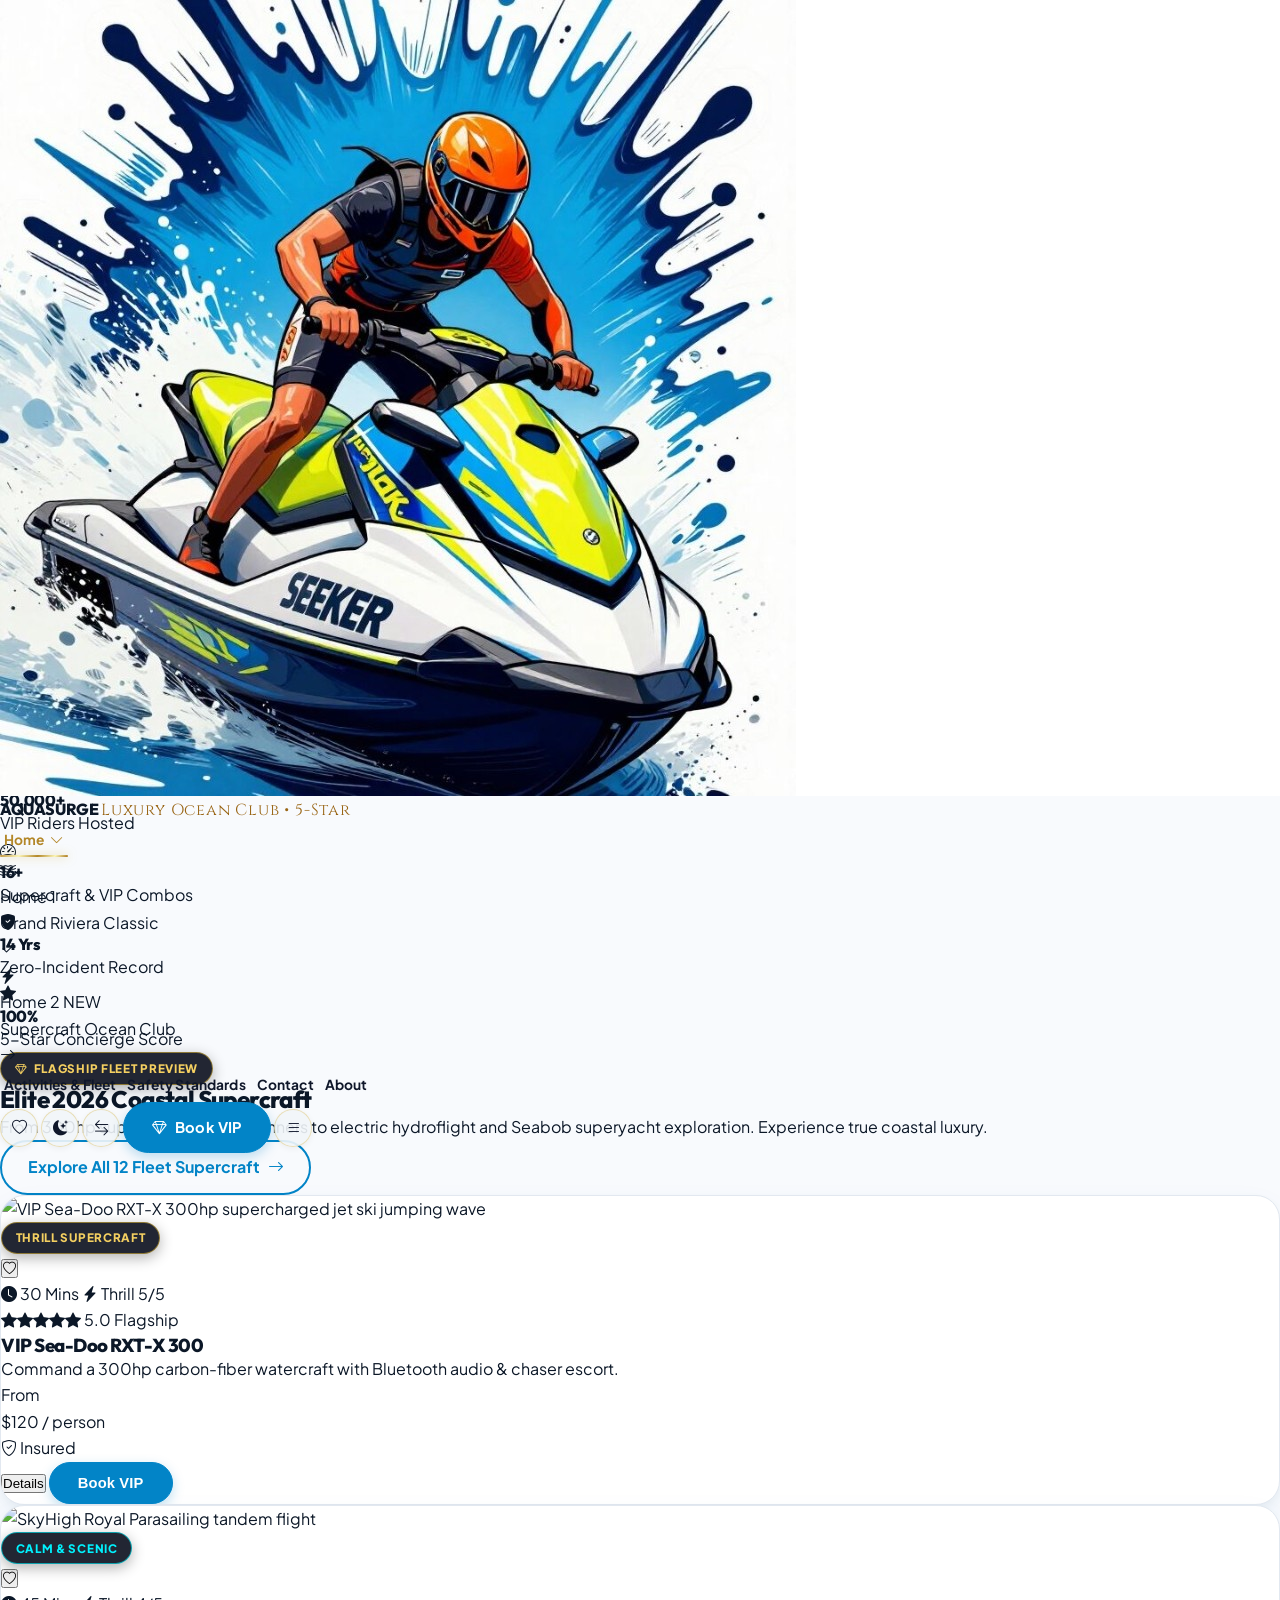
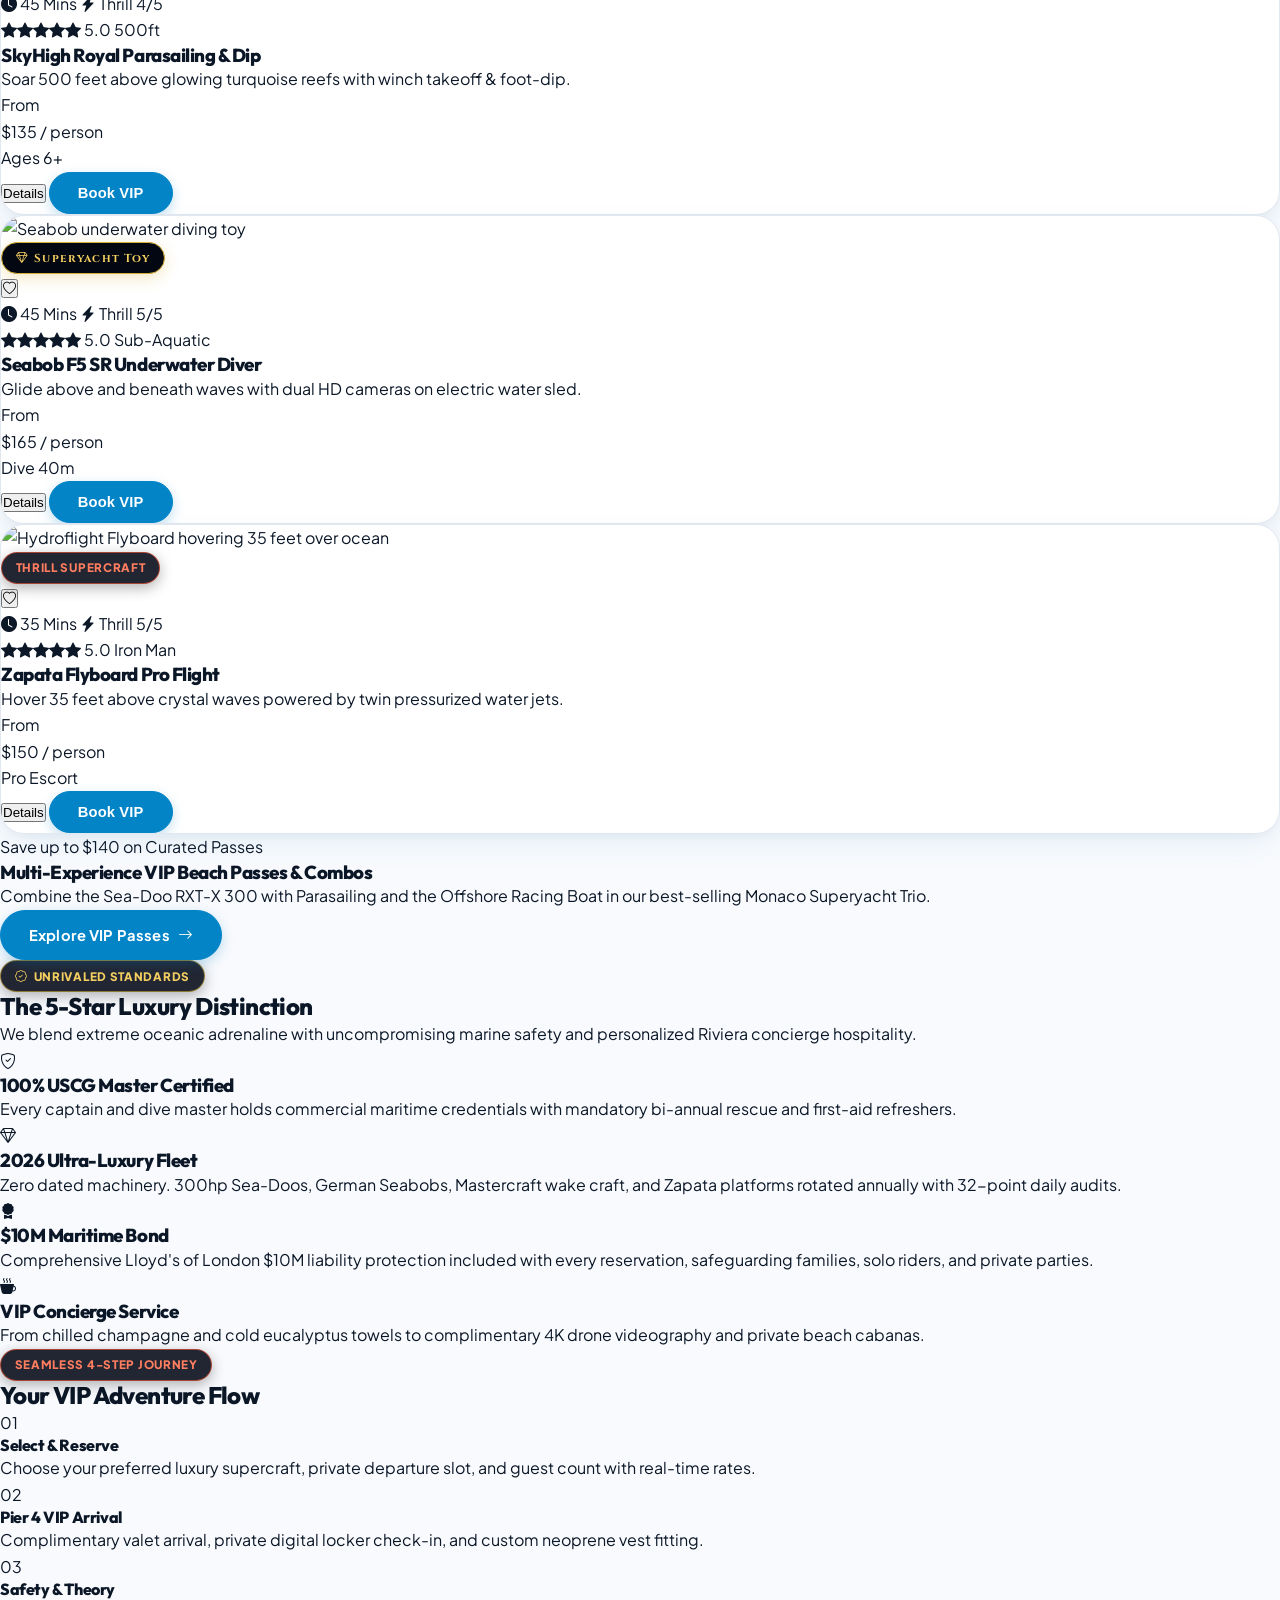
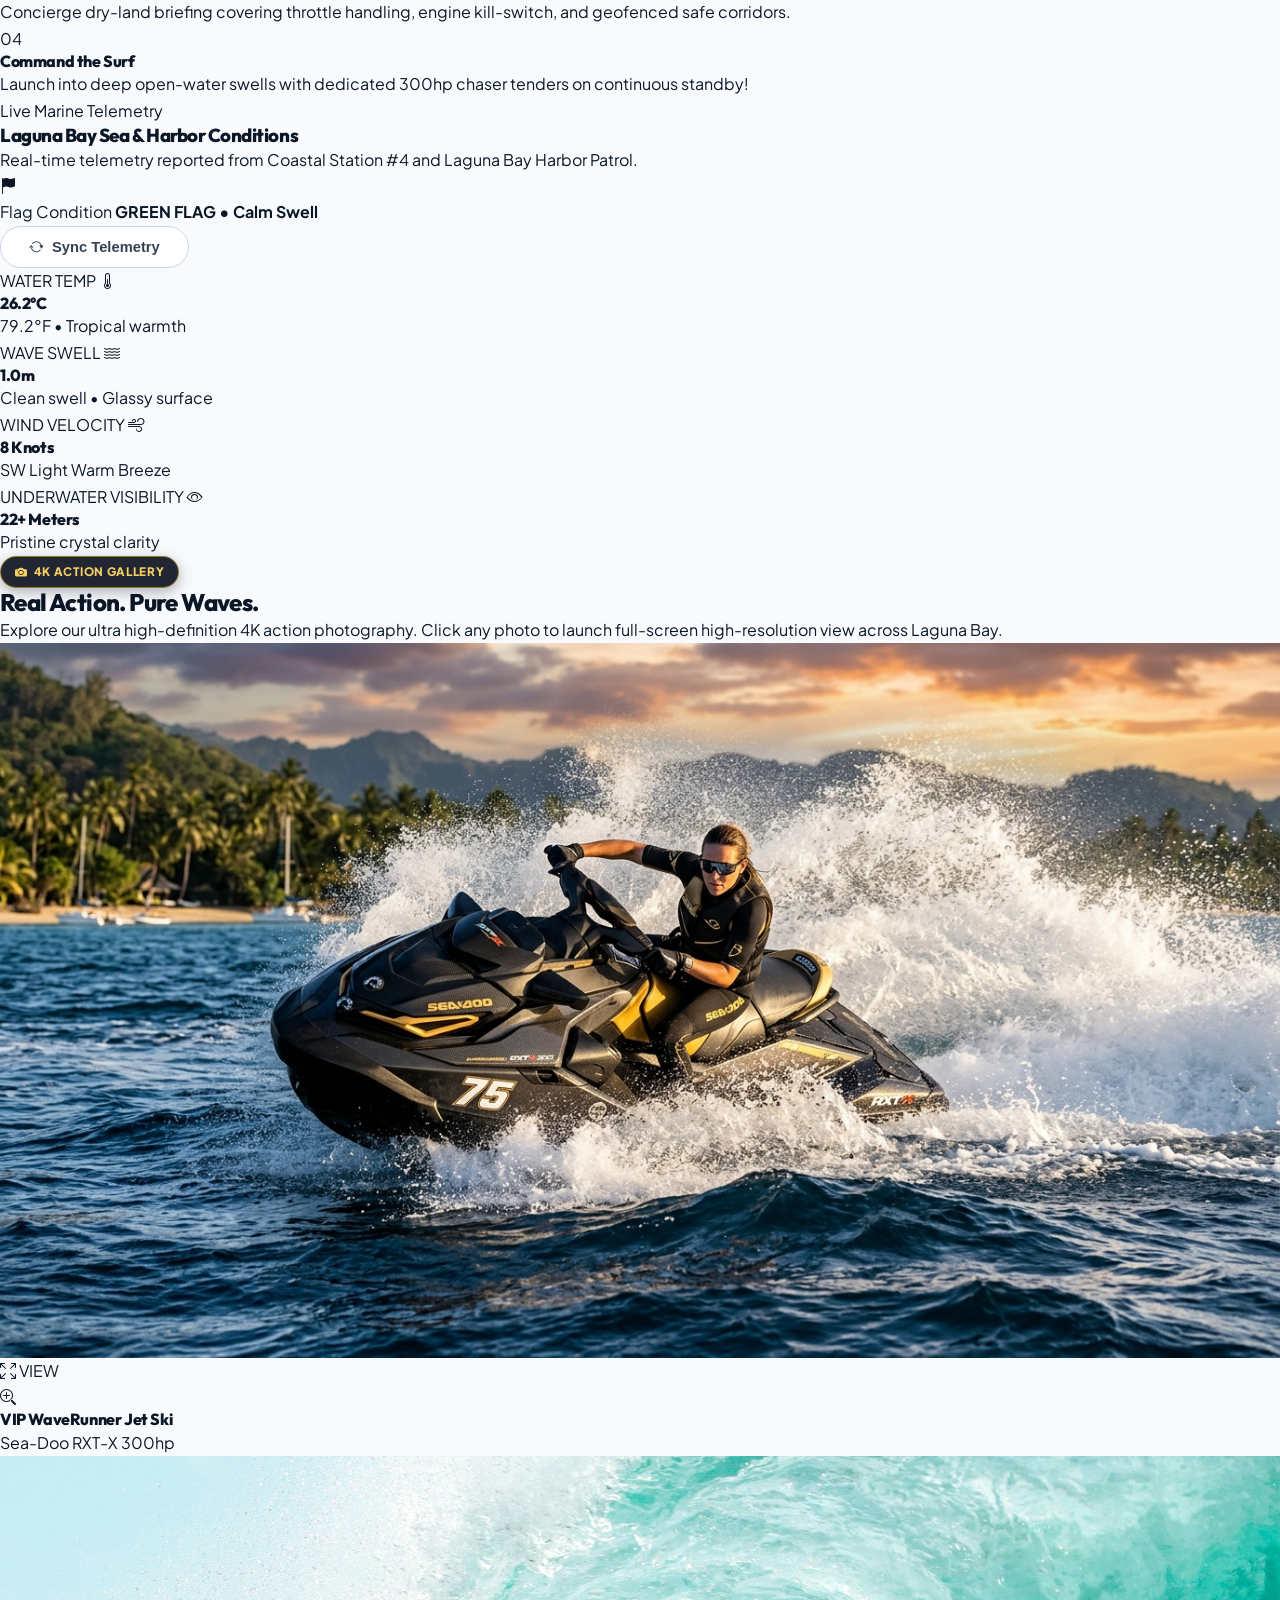
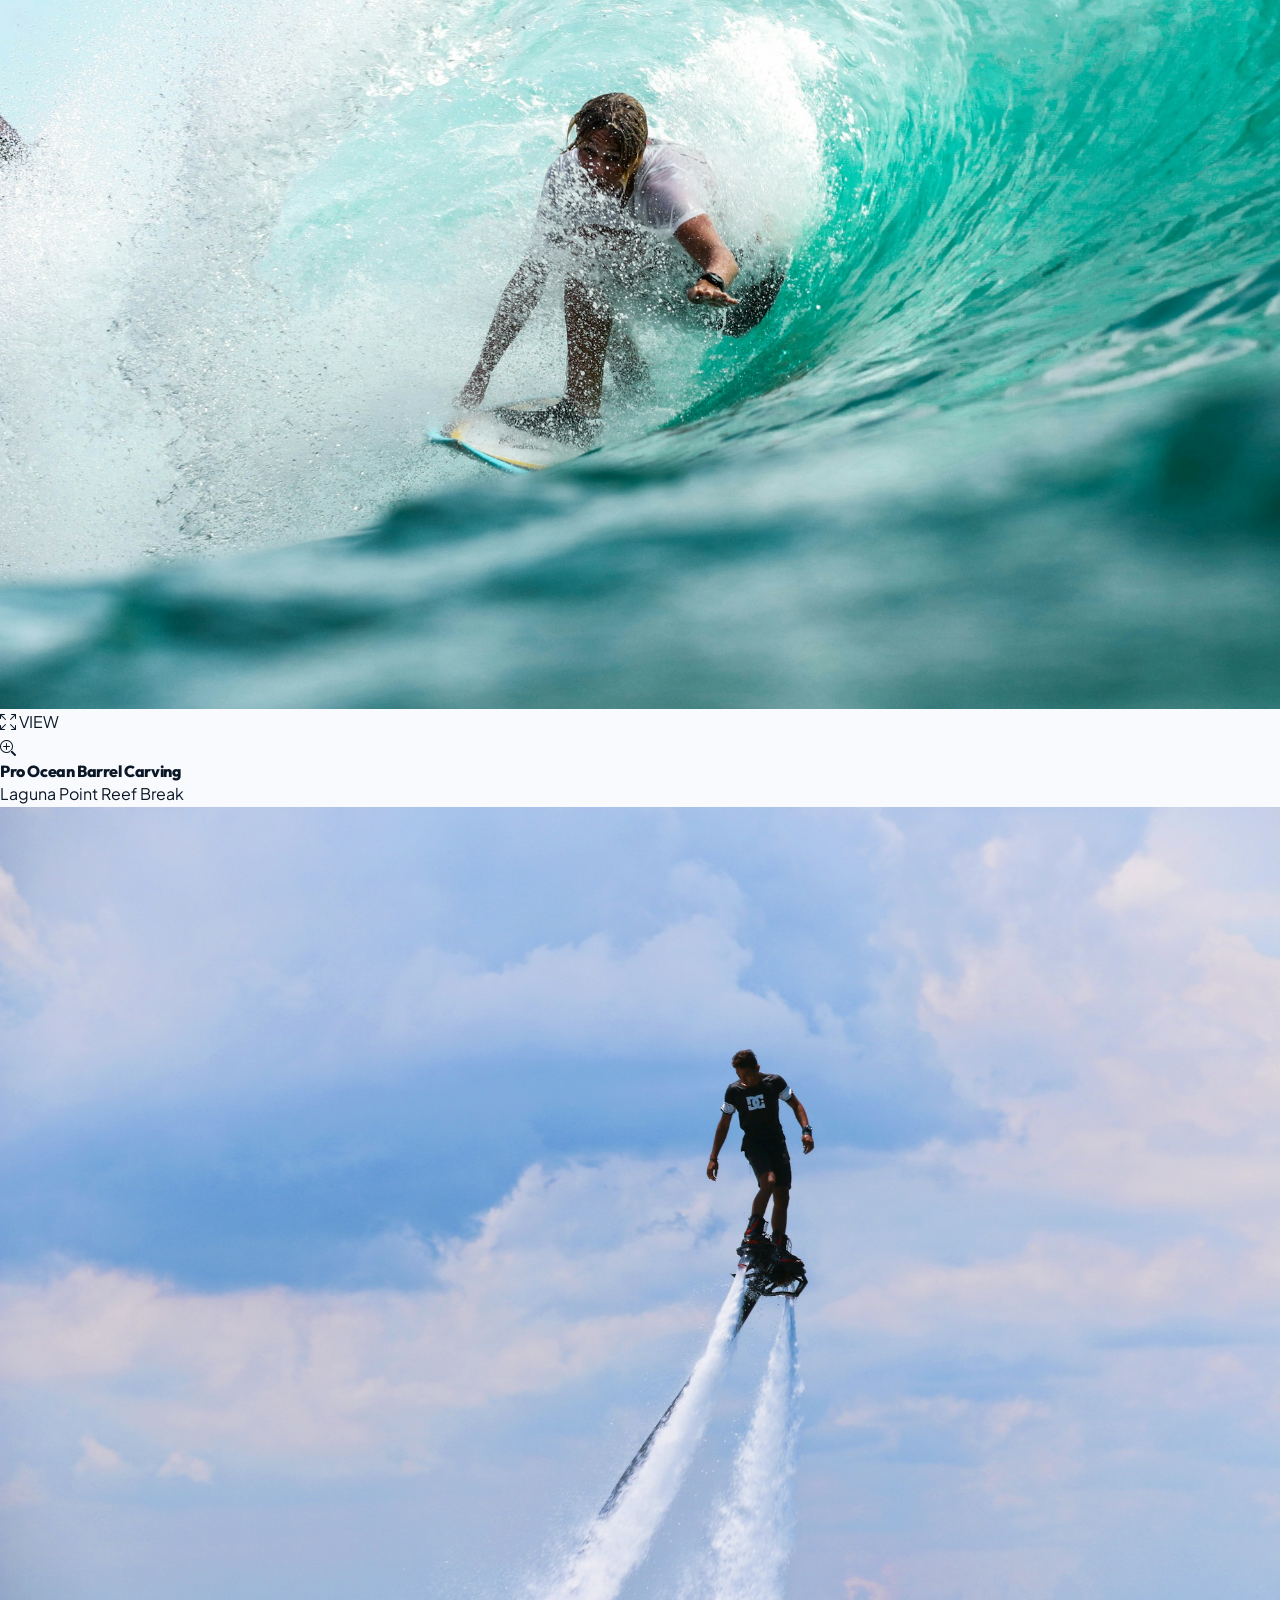
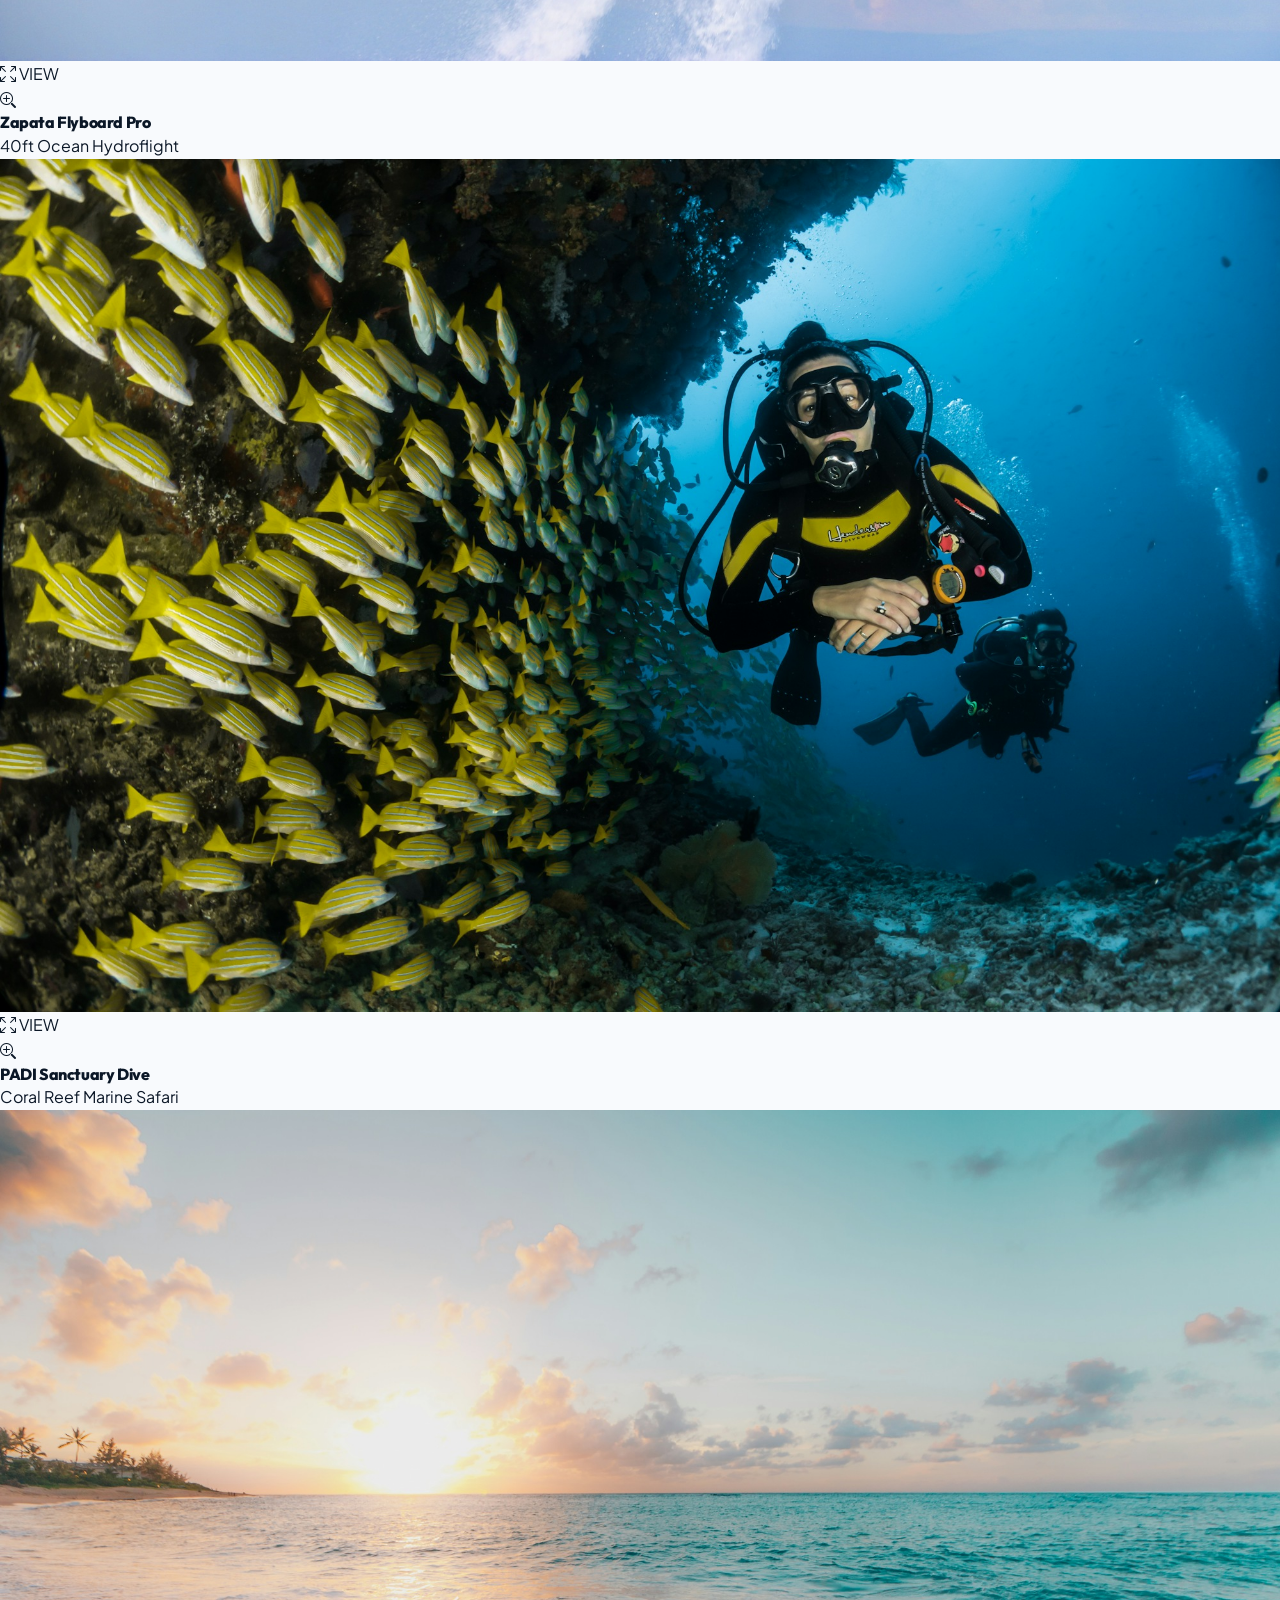
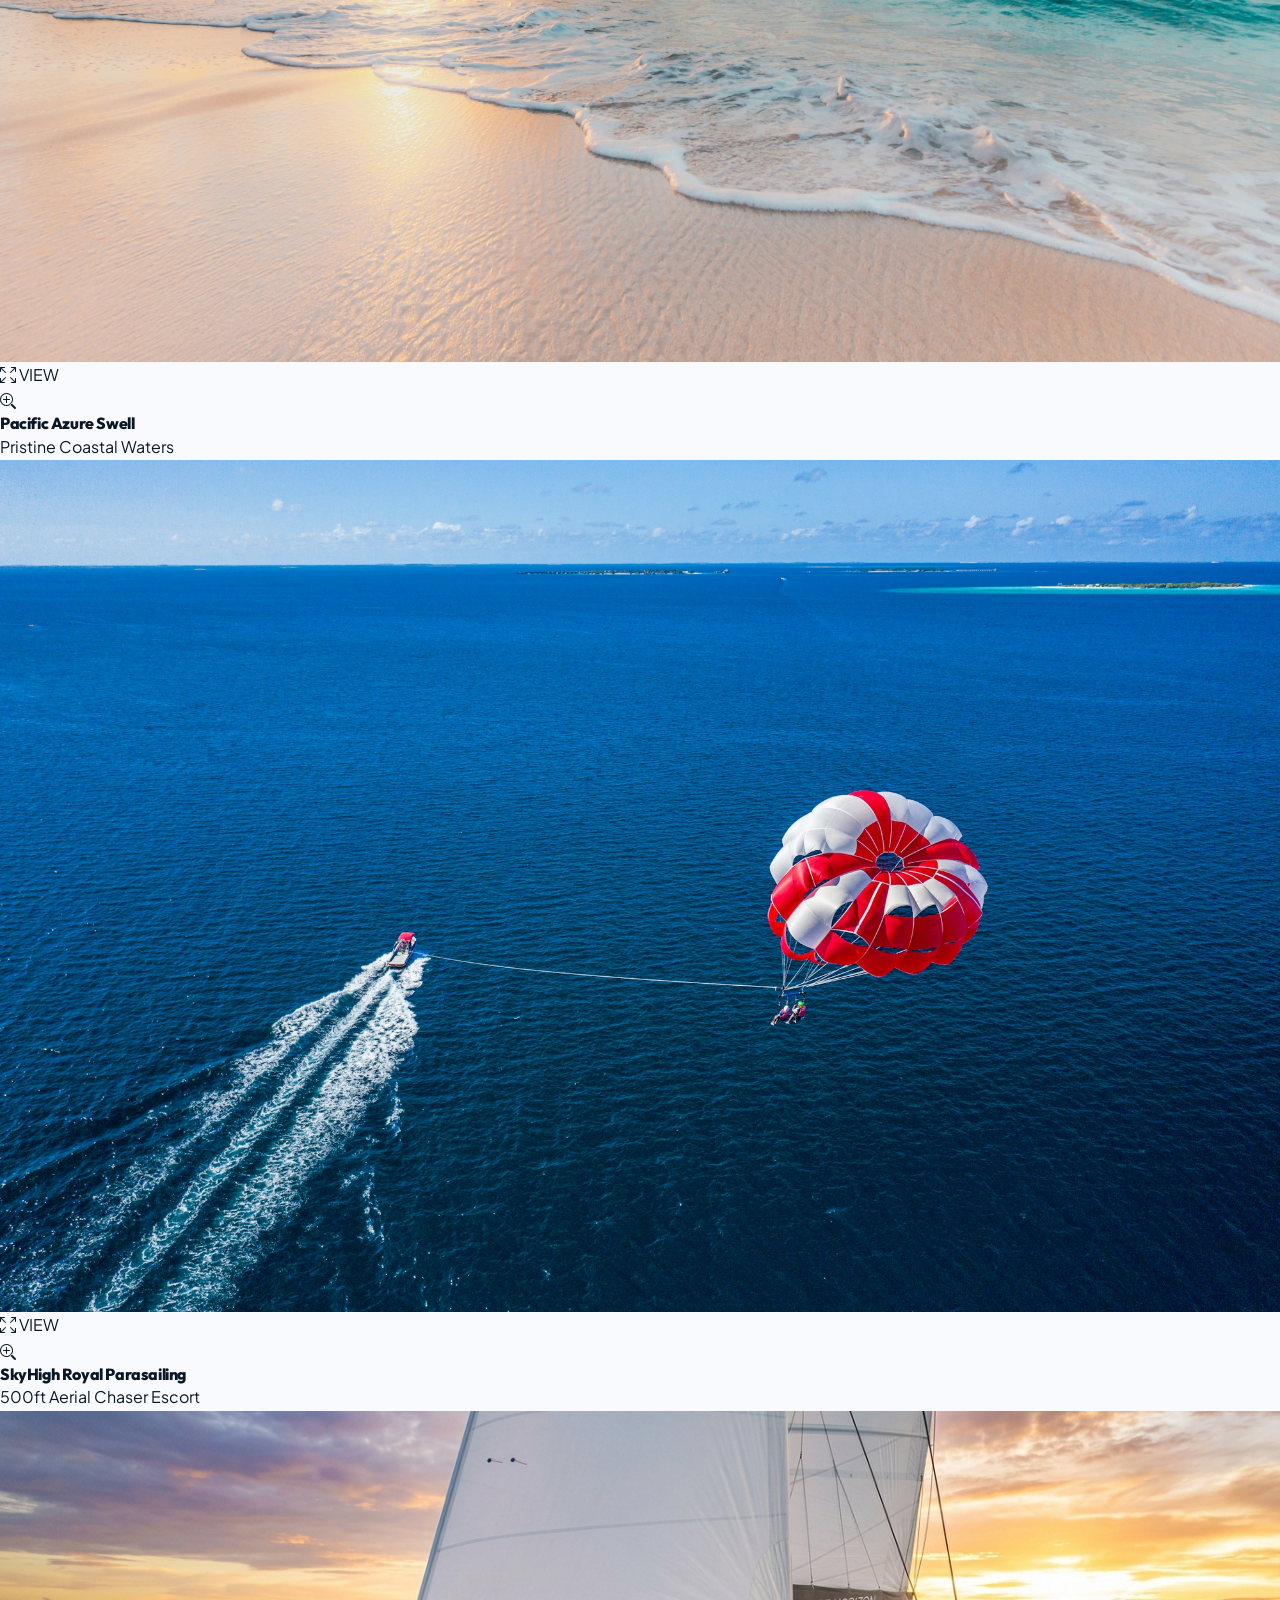
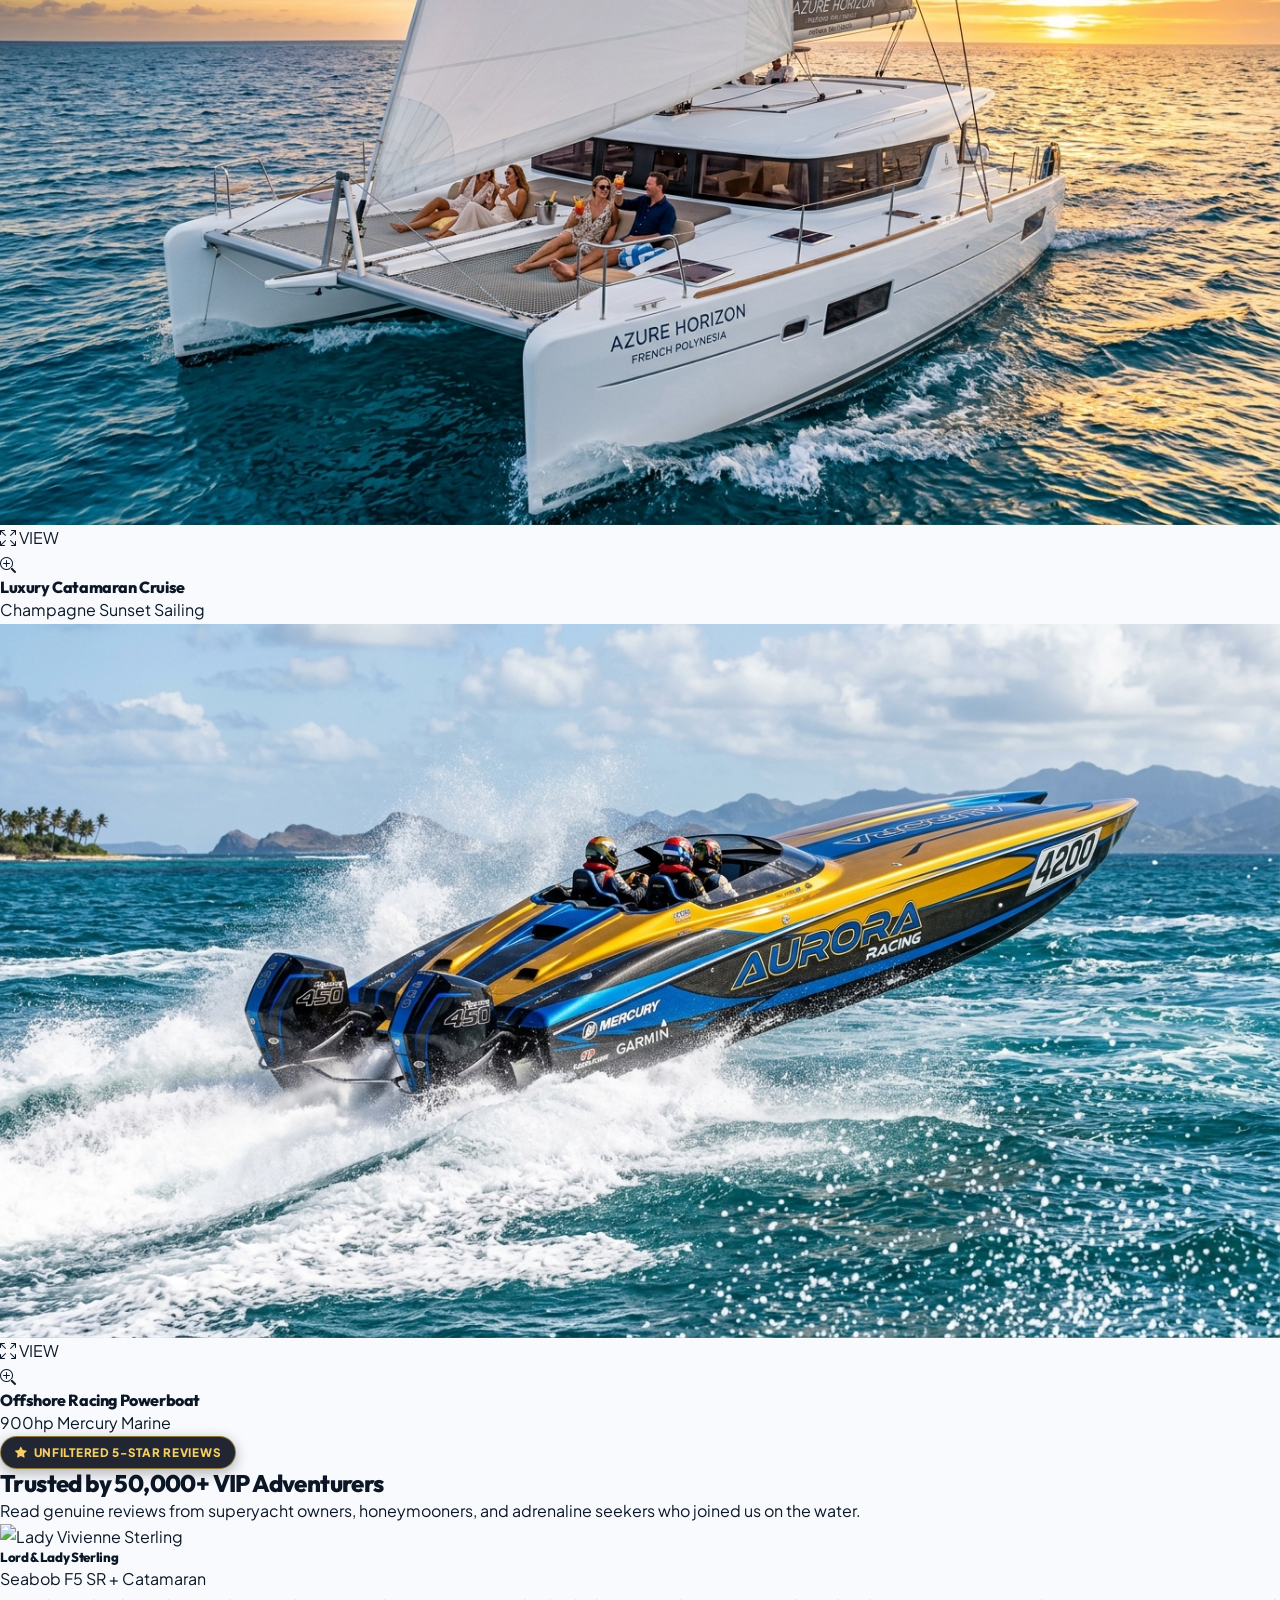
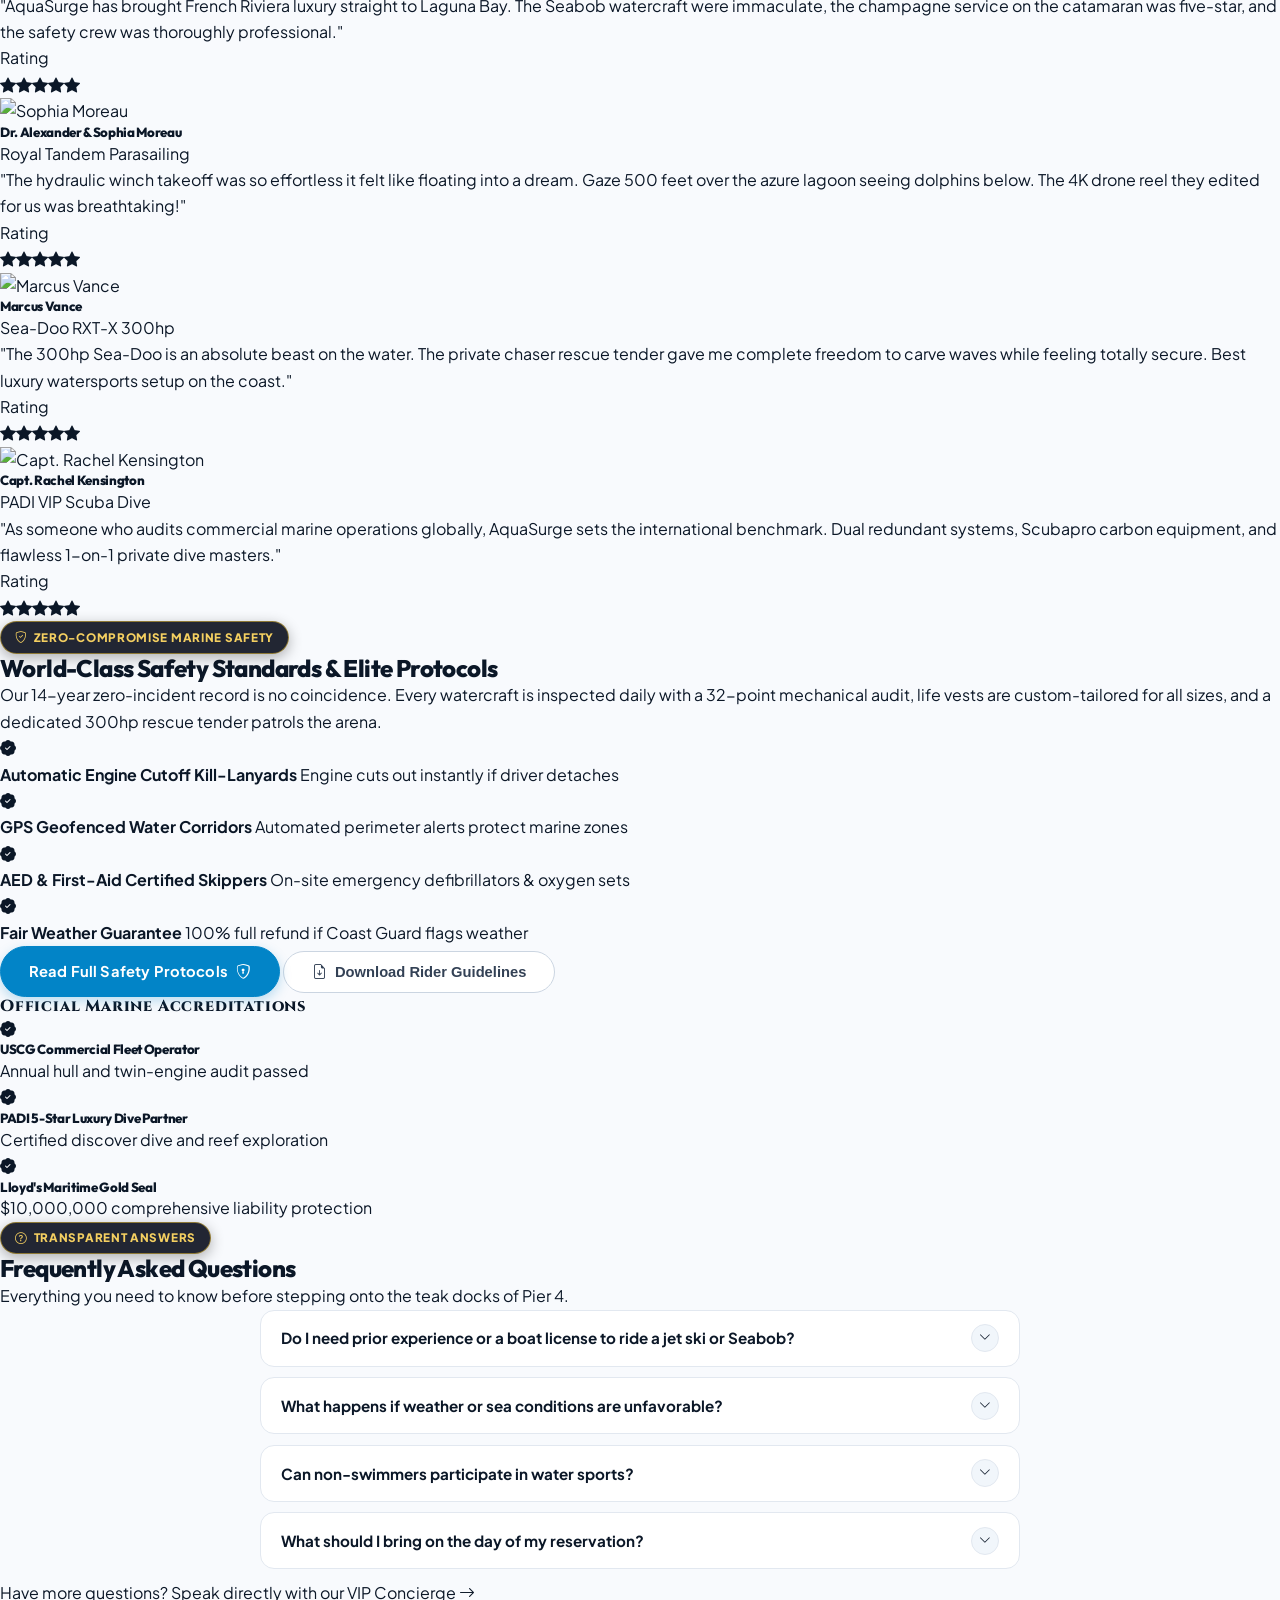
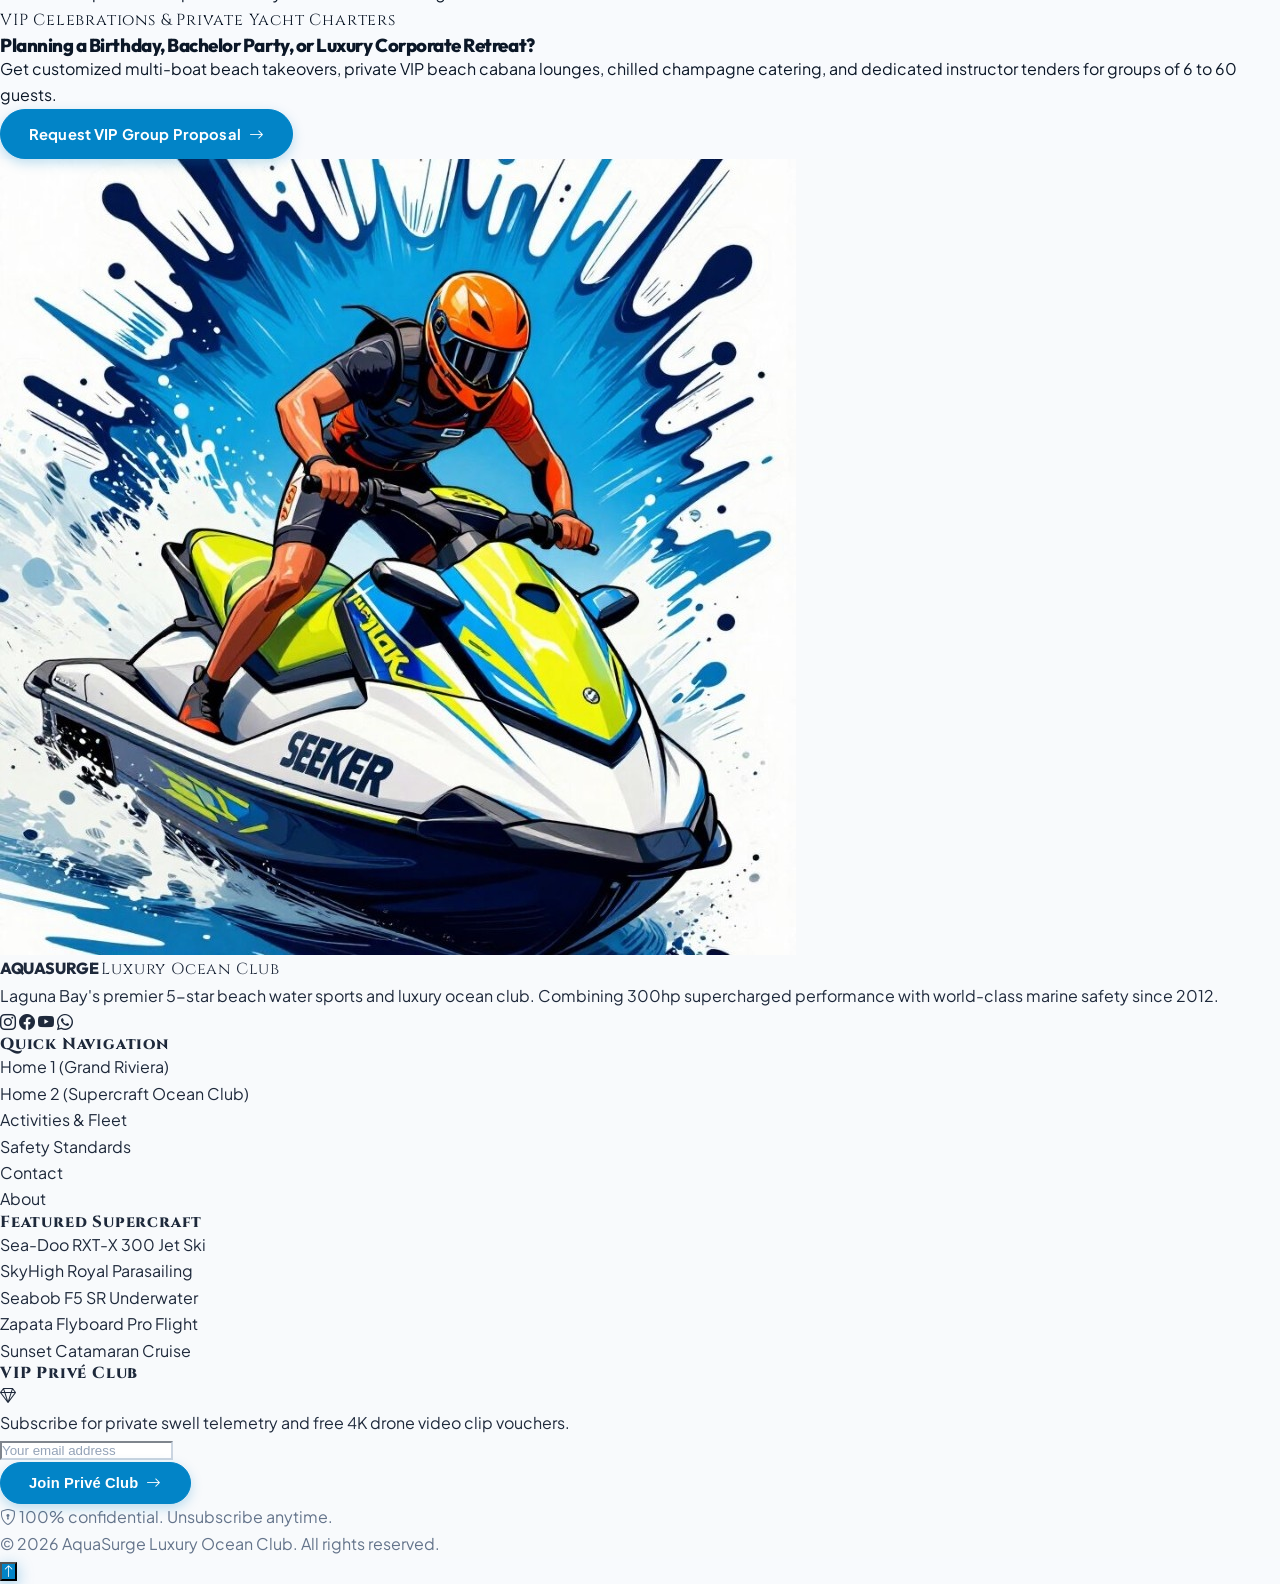
==== commit bda71597: "fix(mobile): realign Flag Condition and Sync Telemetry controls in weather widget" ====
--- a/index.html
+++ b/index.html
@@ -859,16 +859,25 @@
             </p>
           </div>
 
-          <div class="flex items-center gap-4">
-            <button type="button" onclick="AquaSurge.refreshWeatherWidget()" class="weather-refresh-btn btn-secondary text-xs sm:text-sm py-2.5 px-4" title="Sync live station data">
-              <i class="bi bi-arrow-repeat text-base"></i> Sync Telemetry
+          <div class="flex flex-col sm:flex-row items-stretch sm:items-center gap-3 w-full lg:w-auto pt-2 lg:pt-0">
+            <!-- Flag Condition Badge -->
+            <div class="flex items-center gap-3 px-4 py-2.5 rounded-2xl bg-emerald-500/10 border border-emerald-400/30 backdrop-blur-md">
+              <span class="w-8 h-8 rounded-xl bg-emerald-500/20 text-emerald-400 flex items-center justify-center text-sm flex-shrink-0">
+                <i class="bi bi-flag-fill"></i>
+              </span>
+              <div>
+                <span class="text-[10px] text-slate-300 uppercase tracking-widest font-bold block leading-none">Flag Condition</span>
+                <strong class="text-xs sm:text-sm font-extrabold text-emerald-400 tracking-wide mt-1 block">
+                  GREEN FLAG <span class="text-[11px] font-semibold text-emerald-300/80">• Calm Swell</span>
+                </strong>
+              </div>
+            </div>
+
+            <!-- Sync Telemetry Button -->
+            <button type="button" onclick="AquaSurge.refreshWeatherWidget()" class="weather-refresh-btn btn-secondary text-xs sm:text-sm py-2.5 px-4 rounded-xl flex items-center justify-center gap-2 font-bold whitespace-nowrap shadow-md" title="Sync live station data">
+              <i class="bi bi-arrow-repeat text-base"></i>
+              <span>Sync Telemetry</span>
             </button>
-            <div class="text-right">
-              <span class="text-[11px] text-slate-300 block">Flag Condition</span>
-              <strong class="text-lg font-bold text-emerald-400 flex items-center gap-1.5">
-                <i class="bi bi-flag-fill"></i> GREEN FLAG (Calm Swell)
-              </strong>
-            </div>
           </div>
         </div>
 
--- a/assets/css/style.css
+++ b/assets/css/style.css
@@ -85,7 +85,9 @@
 }
 
 /* Dark Mode (Midnight Monaco Yacht Club & Obsidian Blue) */
-[data-theme="dark"] {
+[data-theme="dark"],
+.dark,
+html.dark {
   --bg-page: #030712;
   --bg-surface: #07101F;
   --bg-surface-elevated: #0C1A32;
@@ -662,19 +664,46 @@
 
 /* Light Mode Secondary Button */
 [data-theme="light"] .btn-secondary,
-.card-theme .btn-secondary,
-#pricing-section .btn-secondary {
+[data-theme="light"] .card-theme .btn-secondary,
+[data-theme="light"] #pricing-section .btn-secondary,
+html:not(.dark) .card-theme .btn-secondary,
+html:not(.dark) #pricing-section .btn-secondary {
   background: #FFFFFF;
   color: #334155 !important;
   border: 1.5px solid #CBD5E1;
 }
 
 [data-theme="light"] .btn-secondary:hover,
-.card-theme .btn-secondary:hover,
-#pricing-section .btn-secondary:hover {
+[data-theme="light"] .card-theme .btn-secondary:hover,
+[data-theme="light"] #pricing-section .btn-secondary:hover,
+html:not(.dark) .card-theme .btn-secondary:hover,
+html:not(.dark) #pricing-section .btn-secondary:hover {
   background: #F1F5F9;
   border-color: var(--color-primary);
   color: var(--color-primary) !important;
+}
+
+/* Dark Mode Secondary Button (Guarantees crisp white text & borders on dark cards) */
+[data-theme="dark"] .btn-secondary,
+[data-theme="dark"] .card-theme .btn-secondary,
+[data-theme="dark"] #pricing-section .btn-secondary,
+.dark .btn-secondary,
+.dark .card-theme .btn-secondary,
+.dark #pricing-section .btn-secondary {
+  background: rgba(255, 255, 255, 0.12) !important;
+  color: #FFFFFF !important;
+  border: 1.5px solid rgba(255, 255, 255, 0.25) !important;
+}
+
+[data-theme="dark"] .btn-secondary:hover,
+[data-theme="dark"] .card-theme .btn-secondary:hover,
+[data-theme="dark"] #pricing-section .btn-secondary:hover,
+.dark .btn-secondary:hover,
+.dark .card-theme .btn-secondary:hover,
+.dark #pricing-section .btn-secondary:hover {
+  background: rgba(255, 255, 255, 0.22) !important;
+  border-color: #FFFFFF !important;
+  color: #FFFFFF !important;
 }
 
 /* Ocean Outline Button */
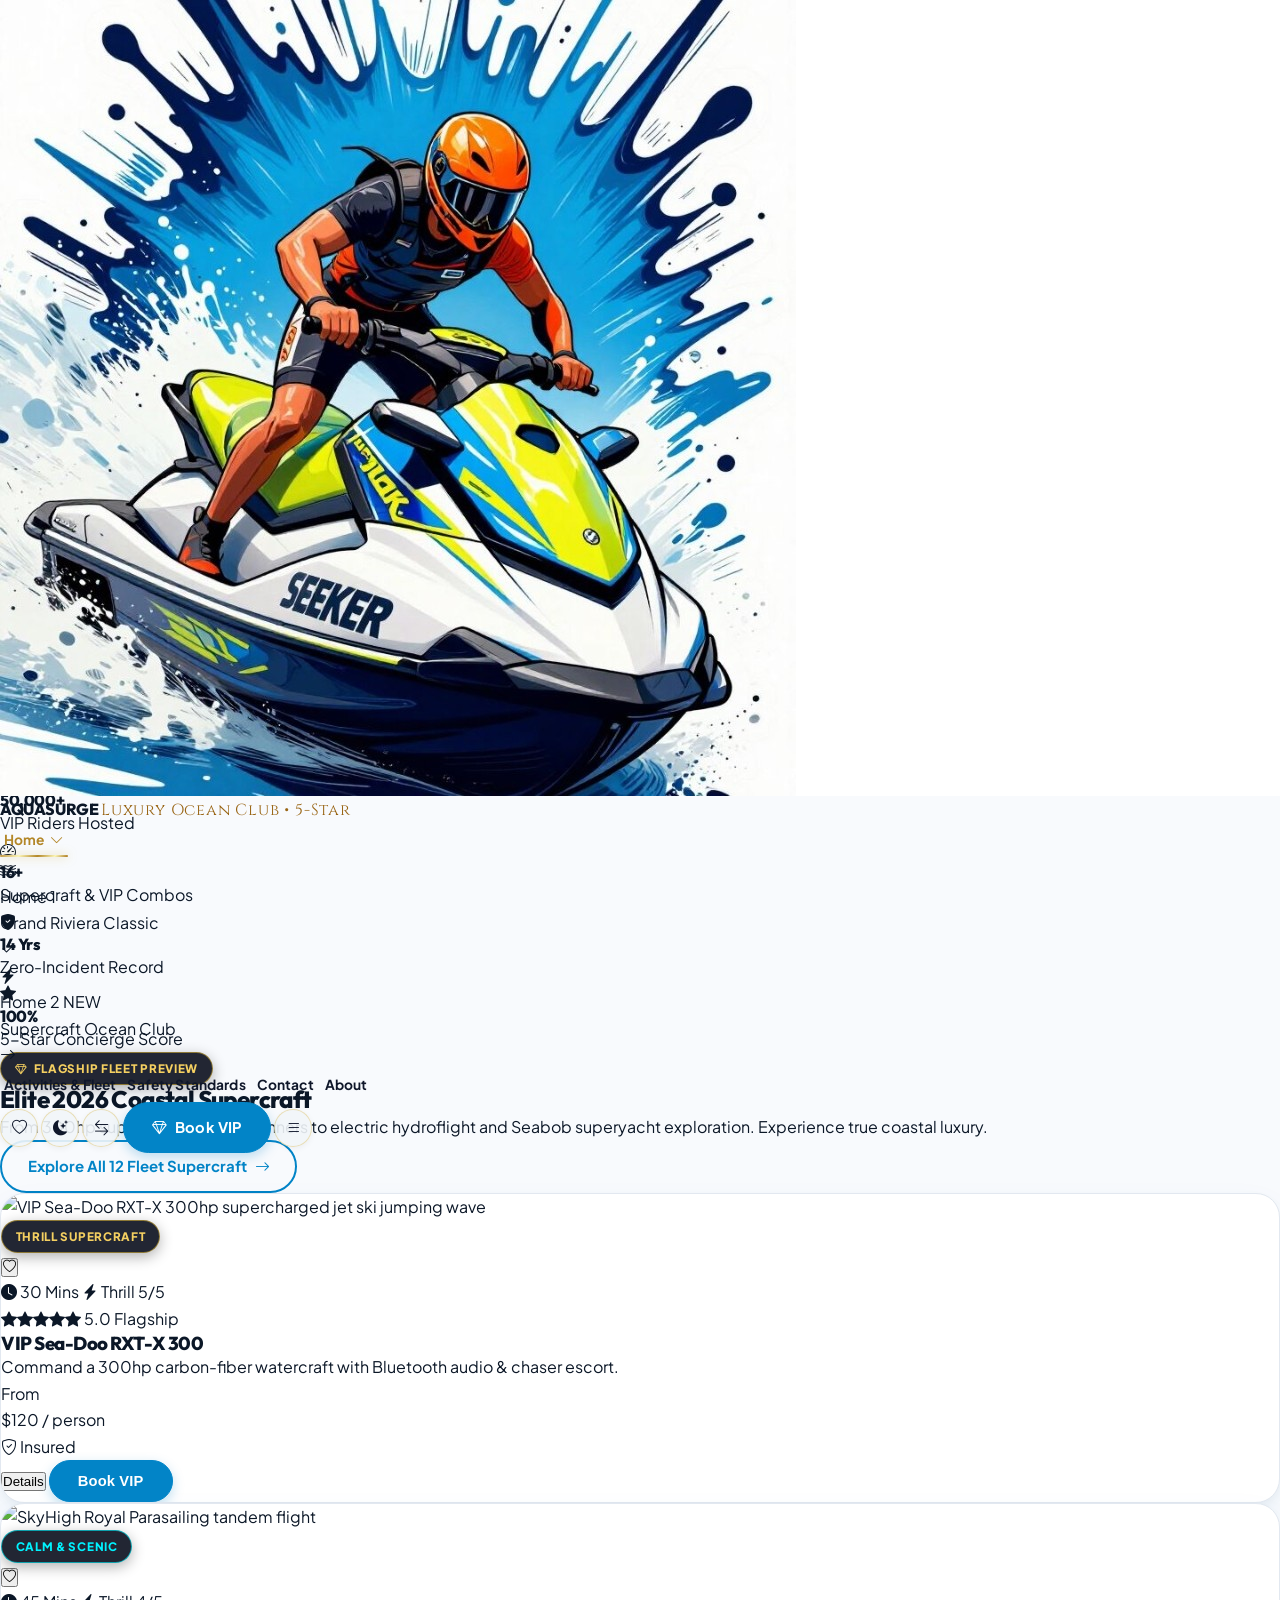
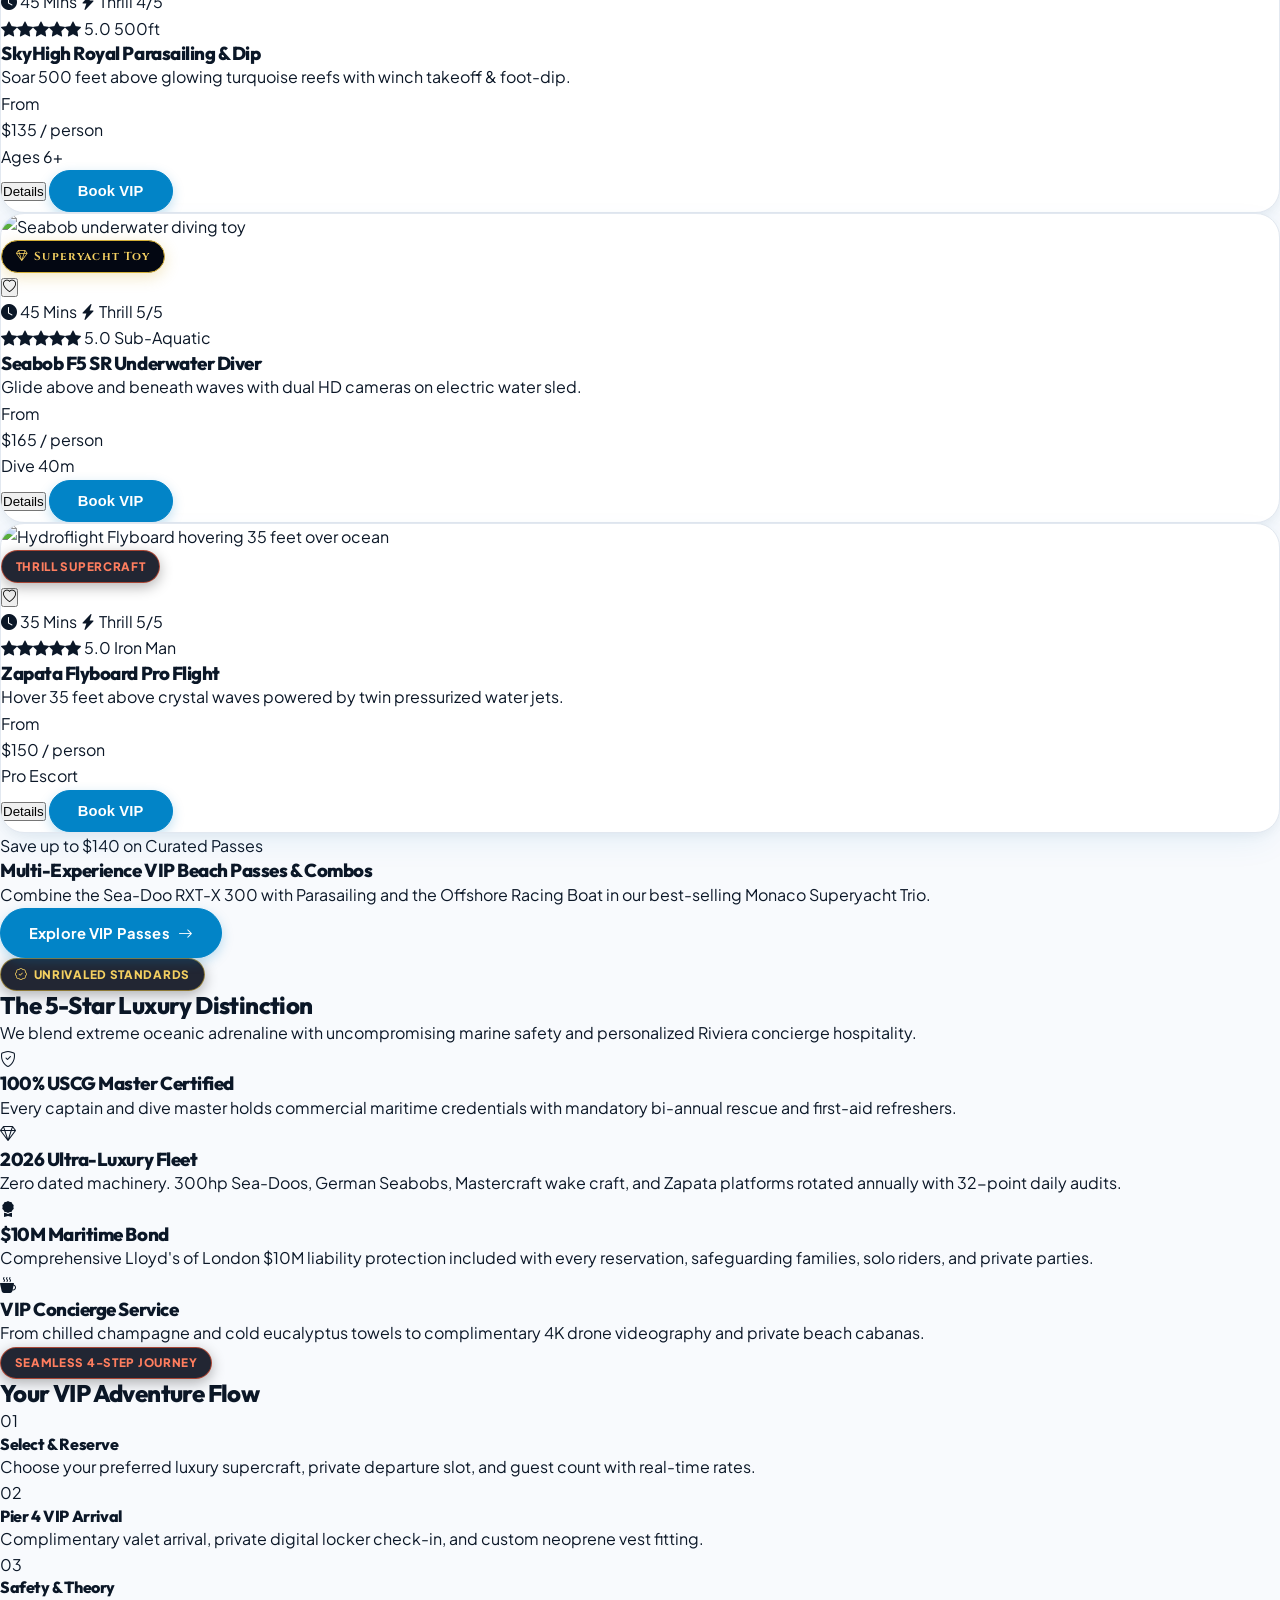
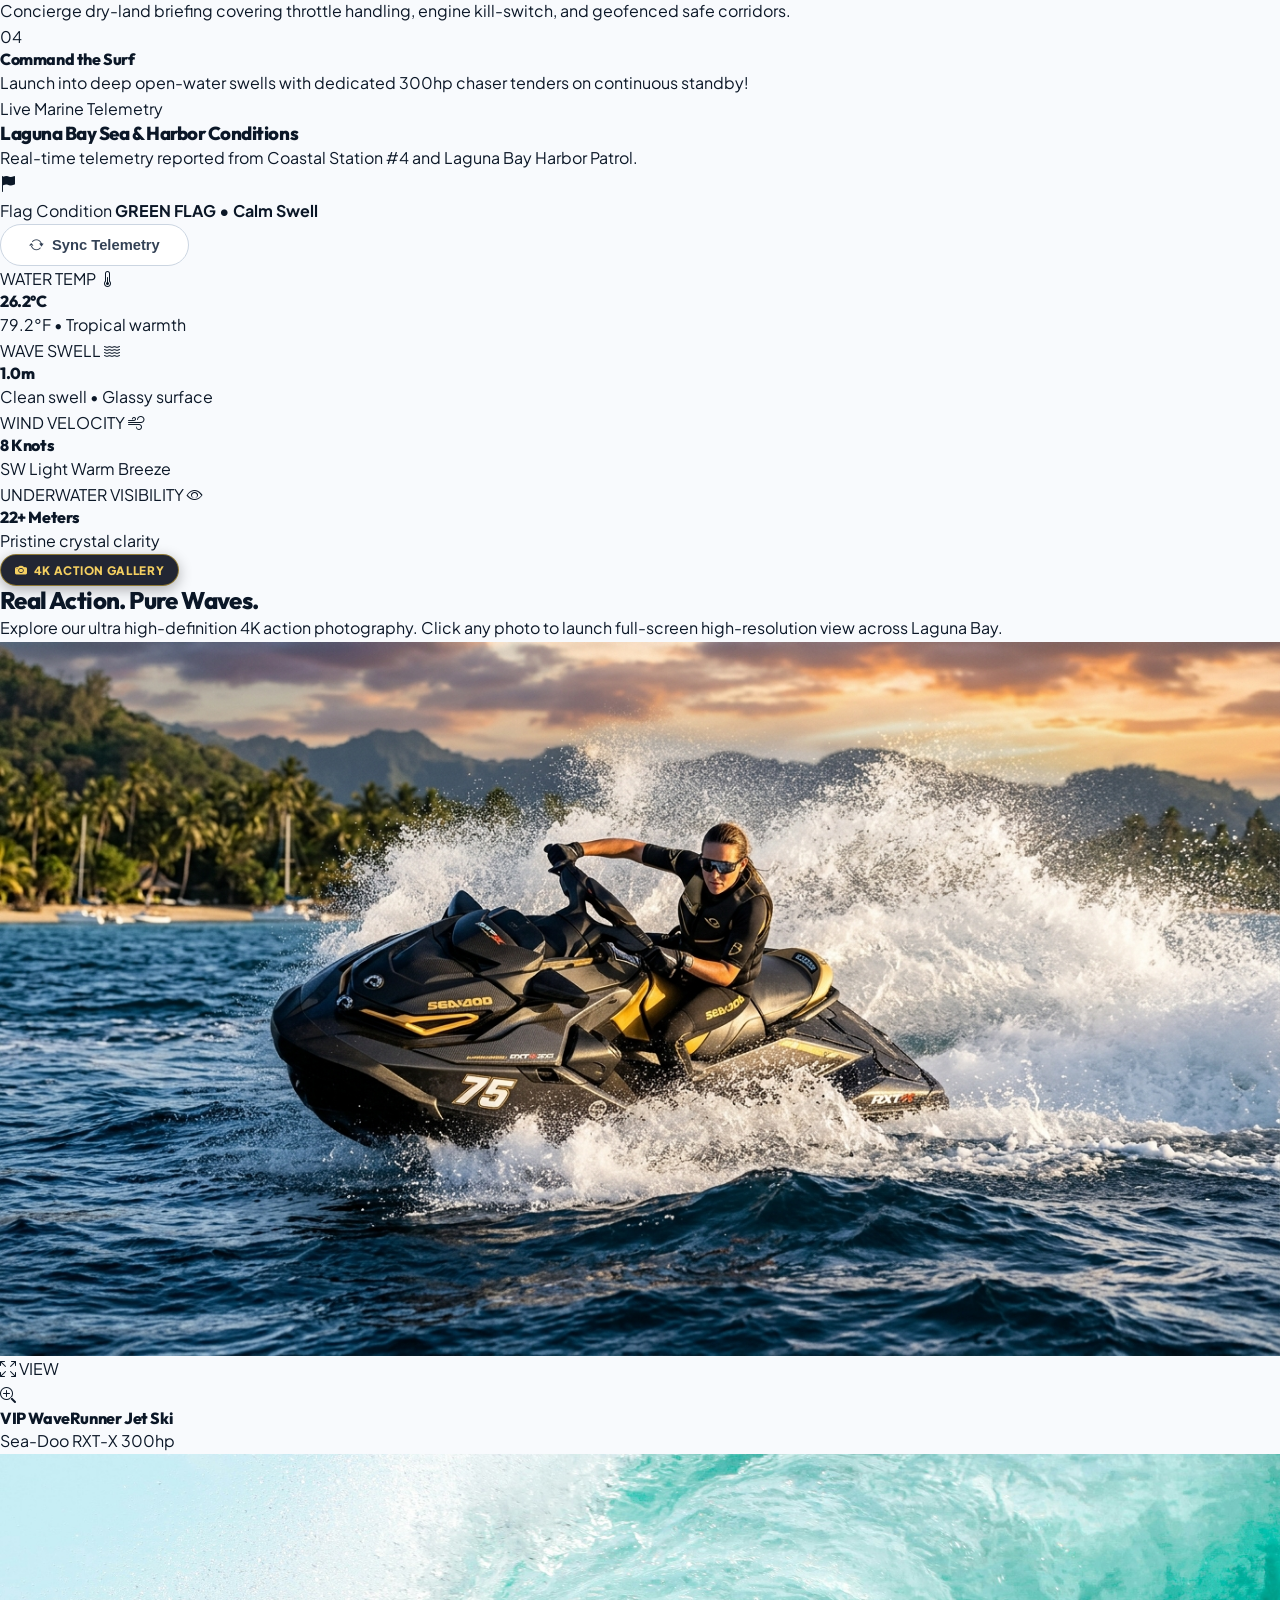
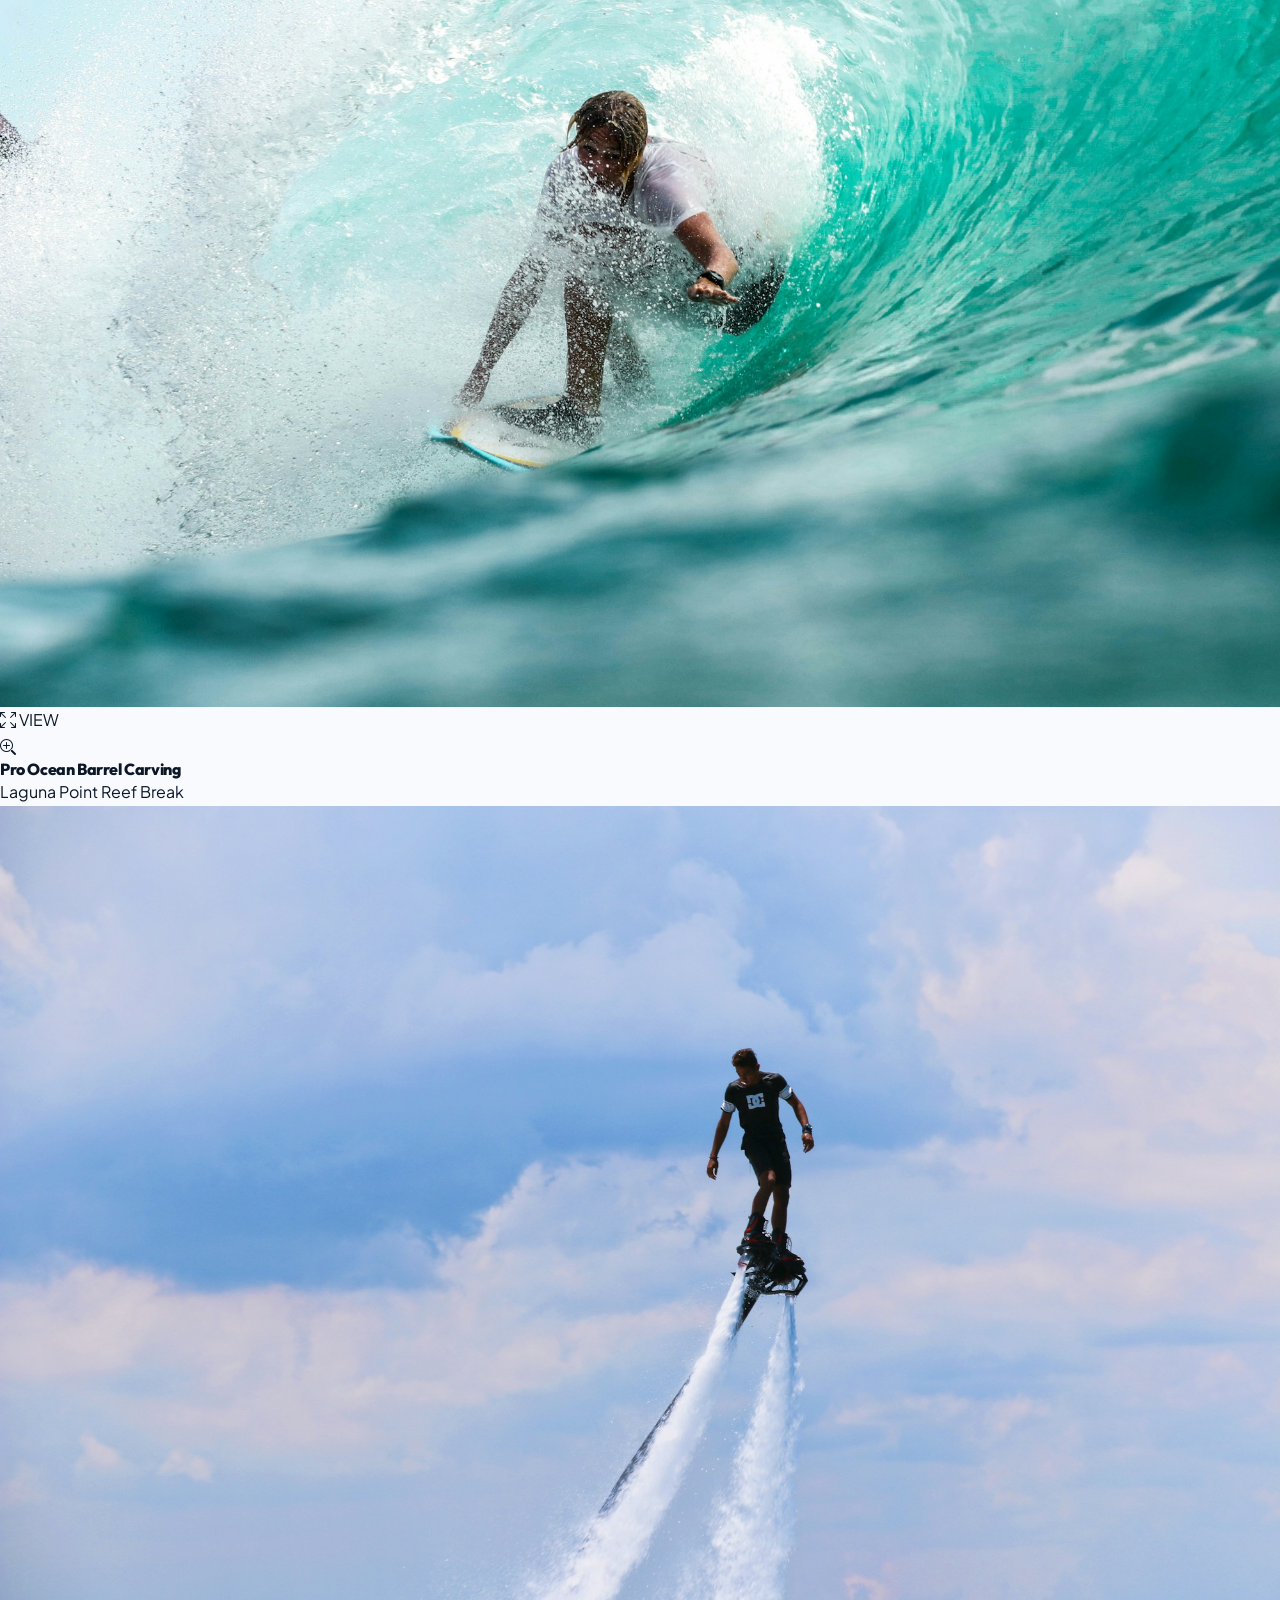
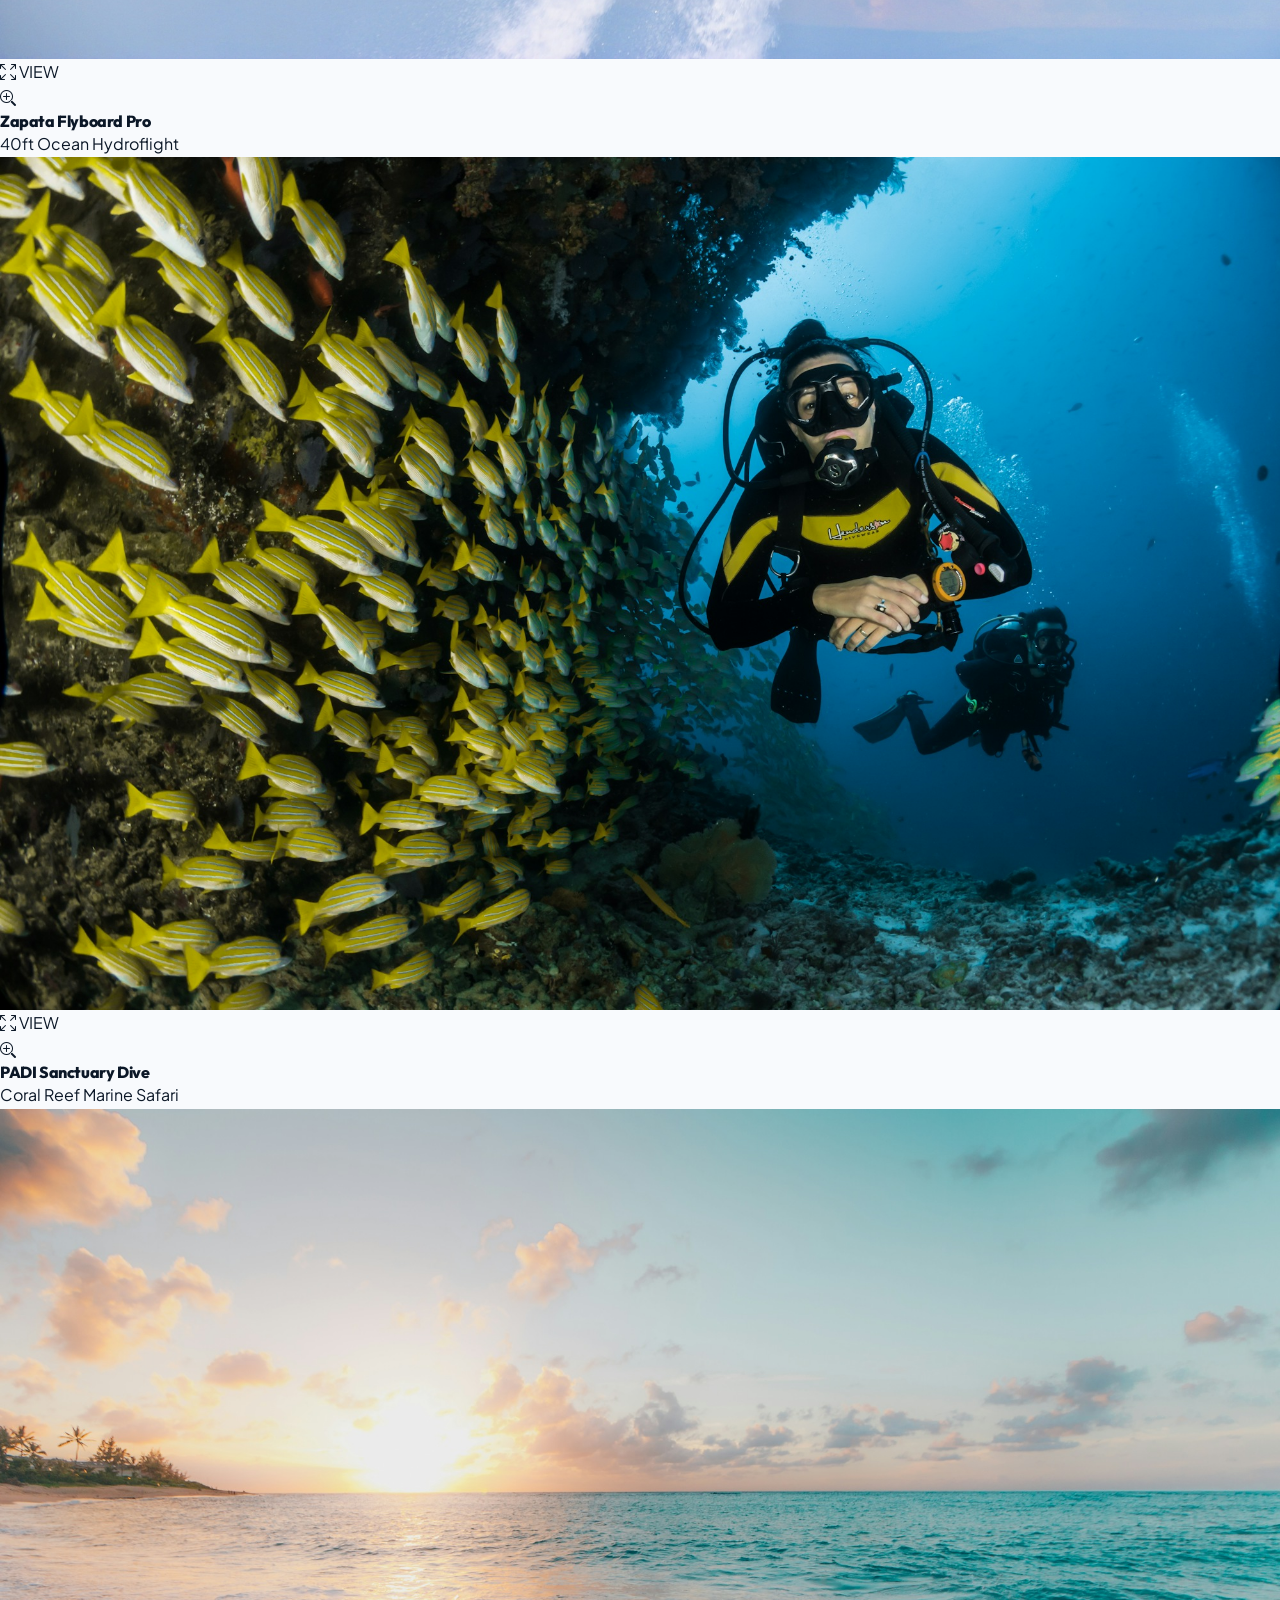
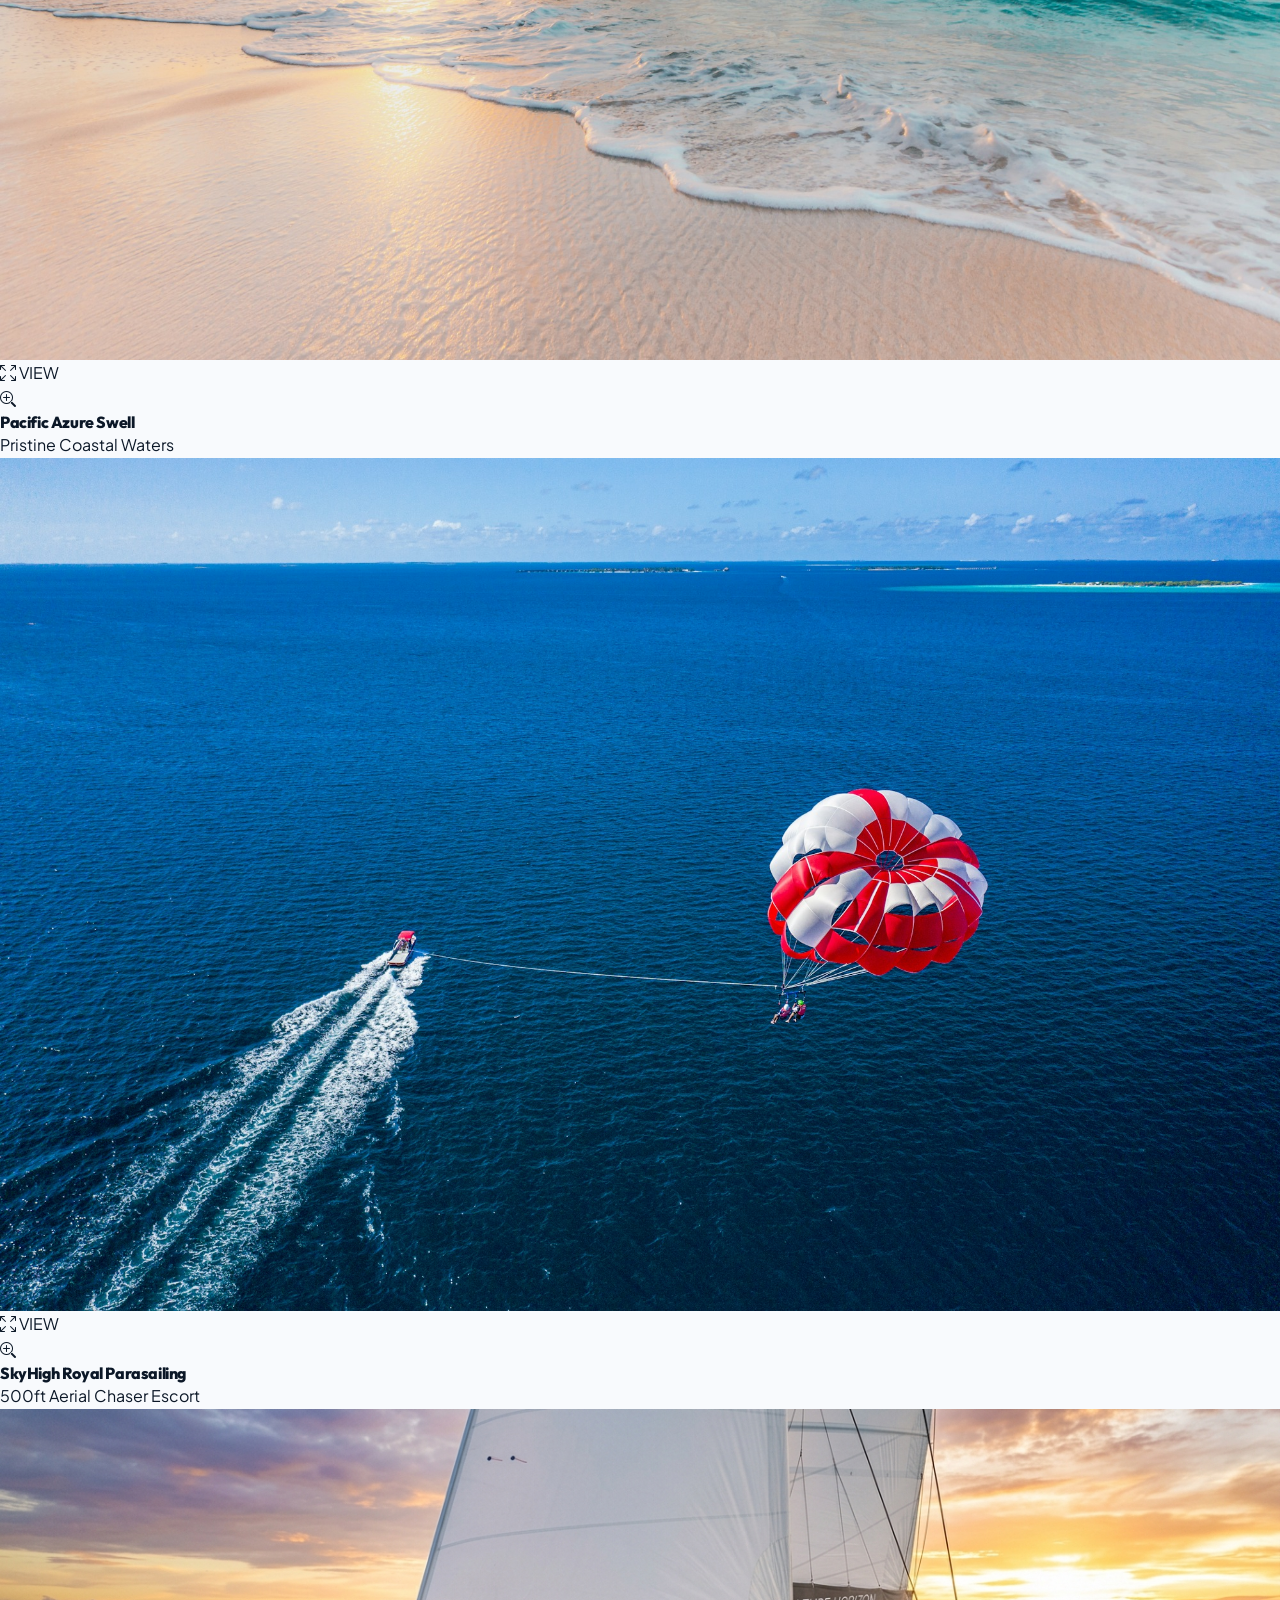
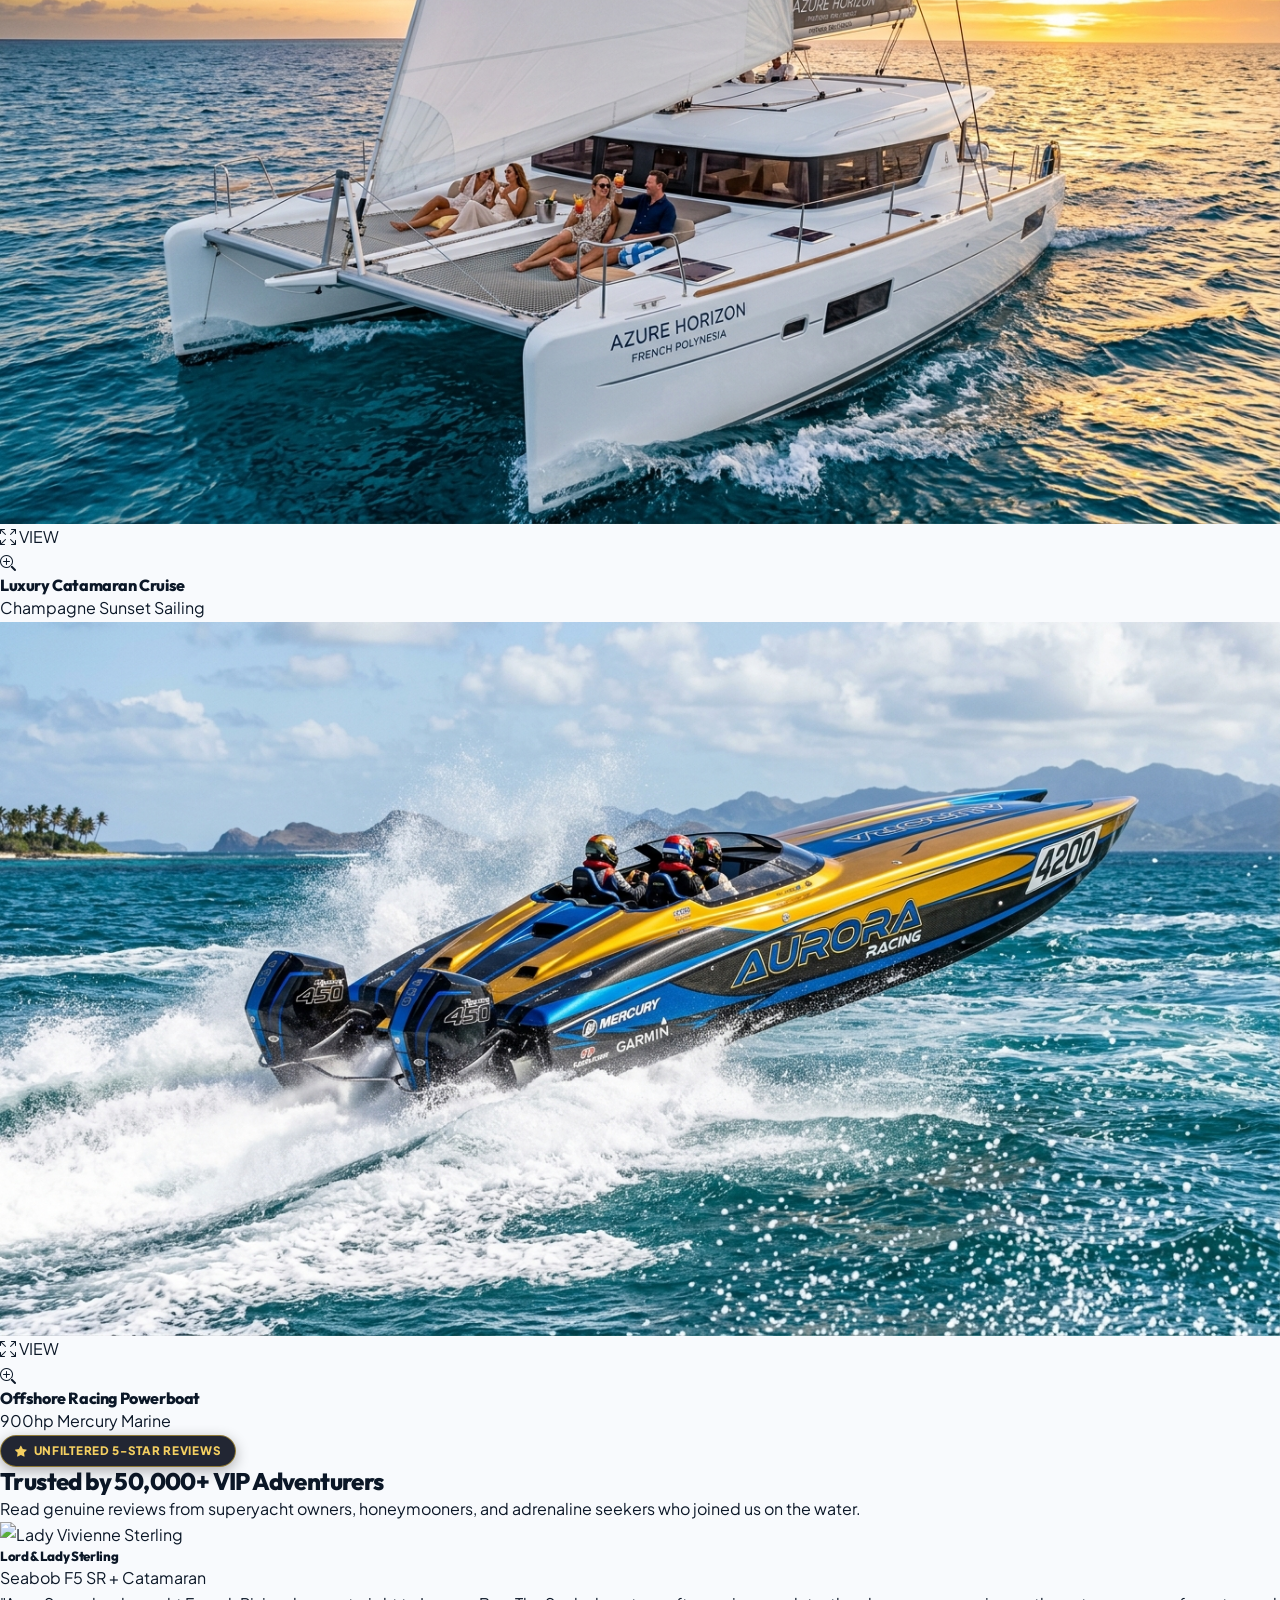
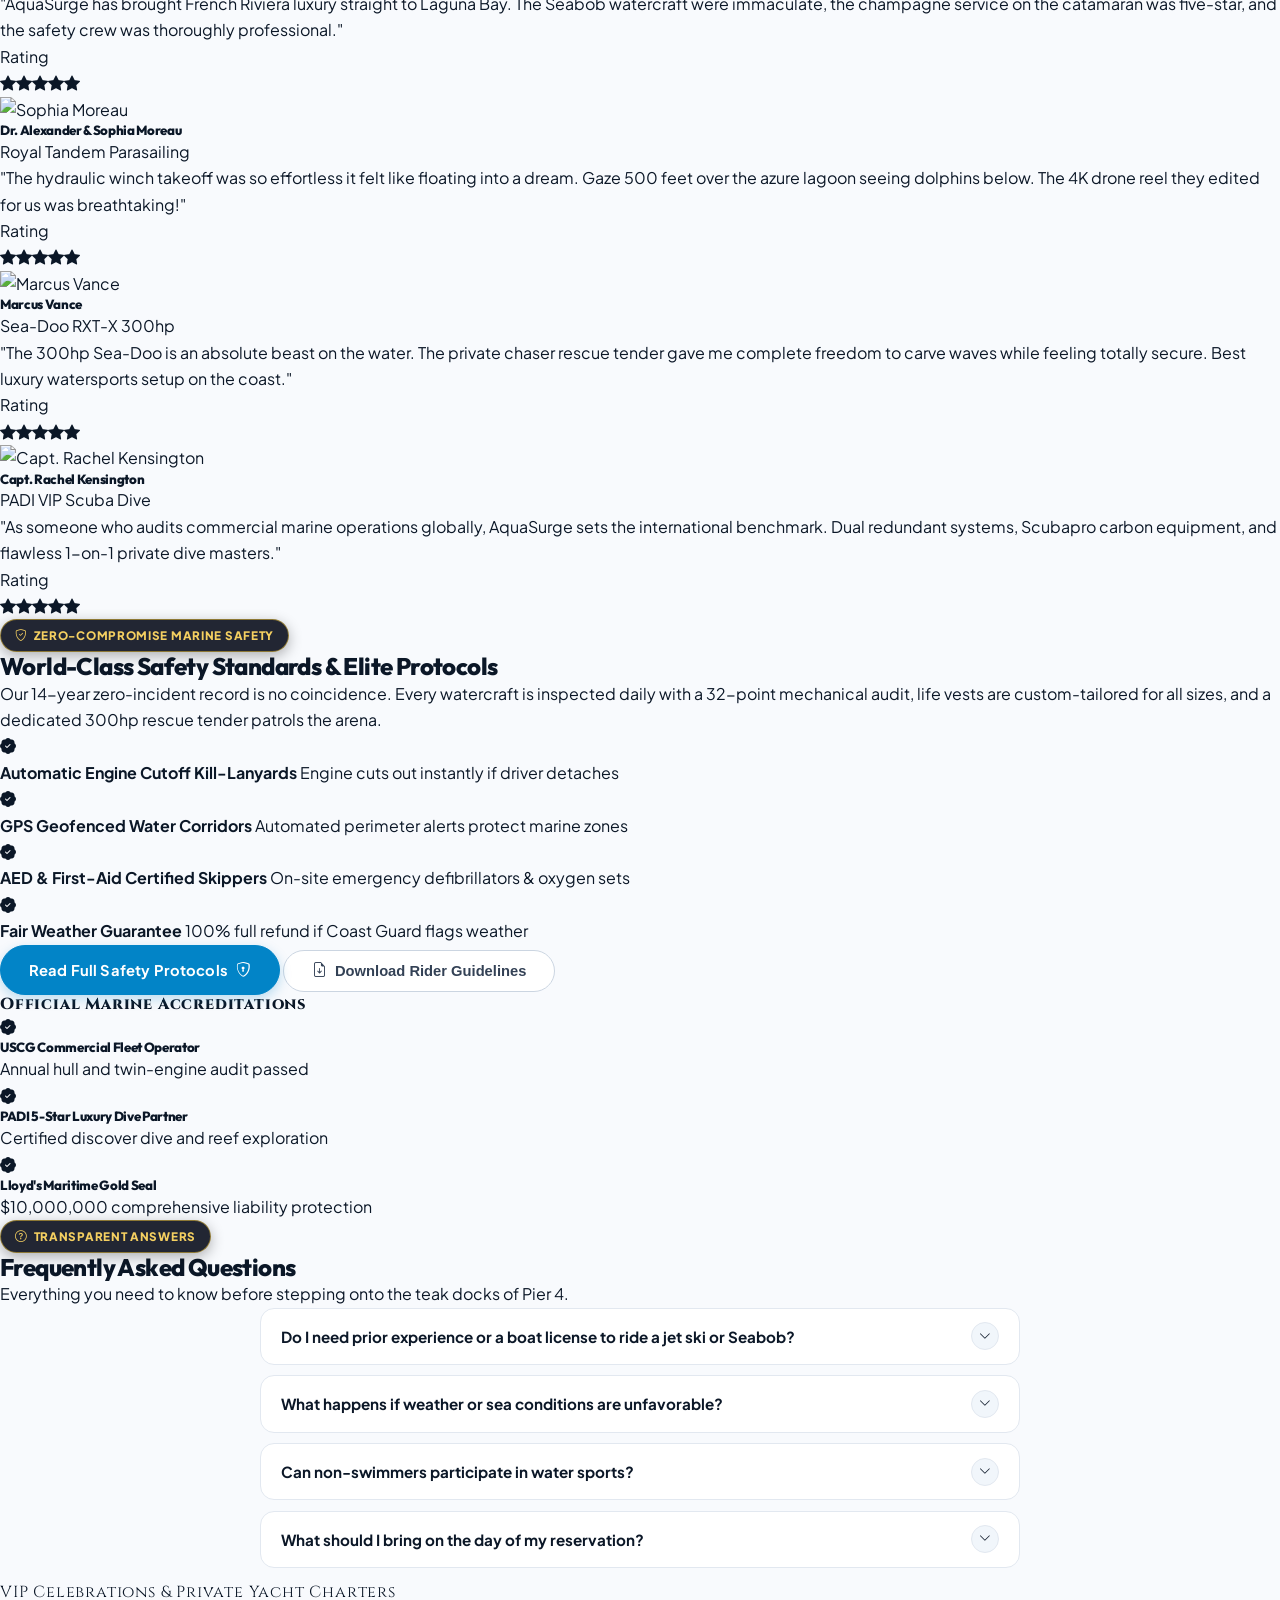
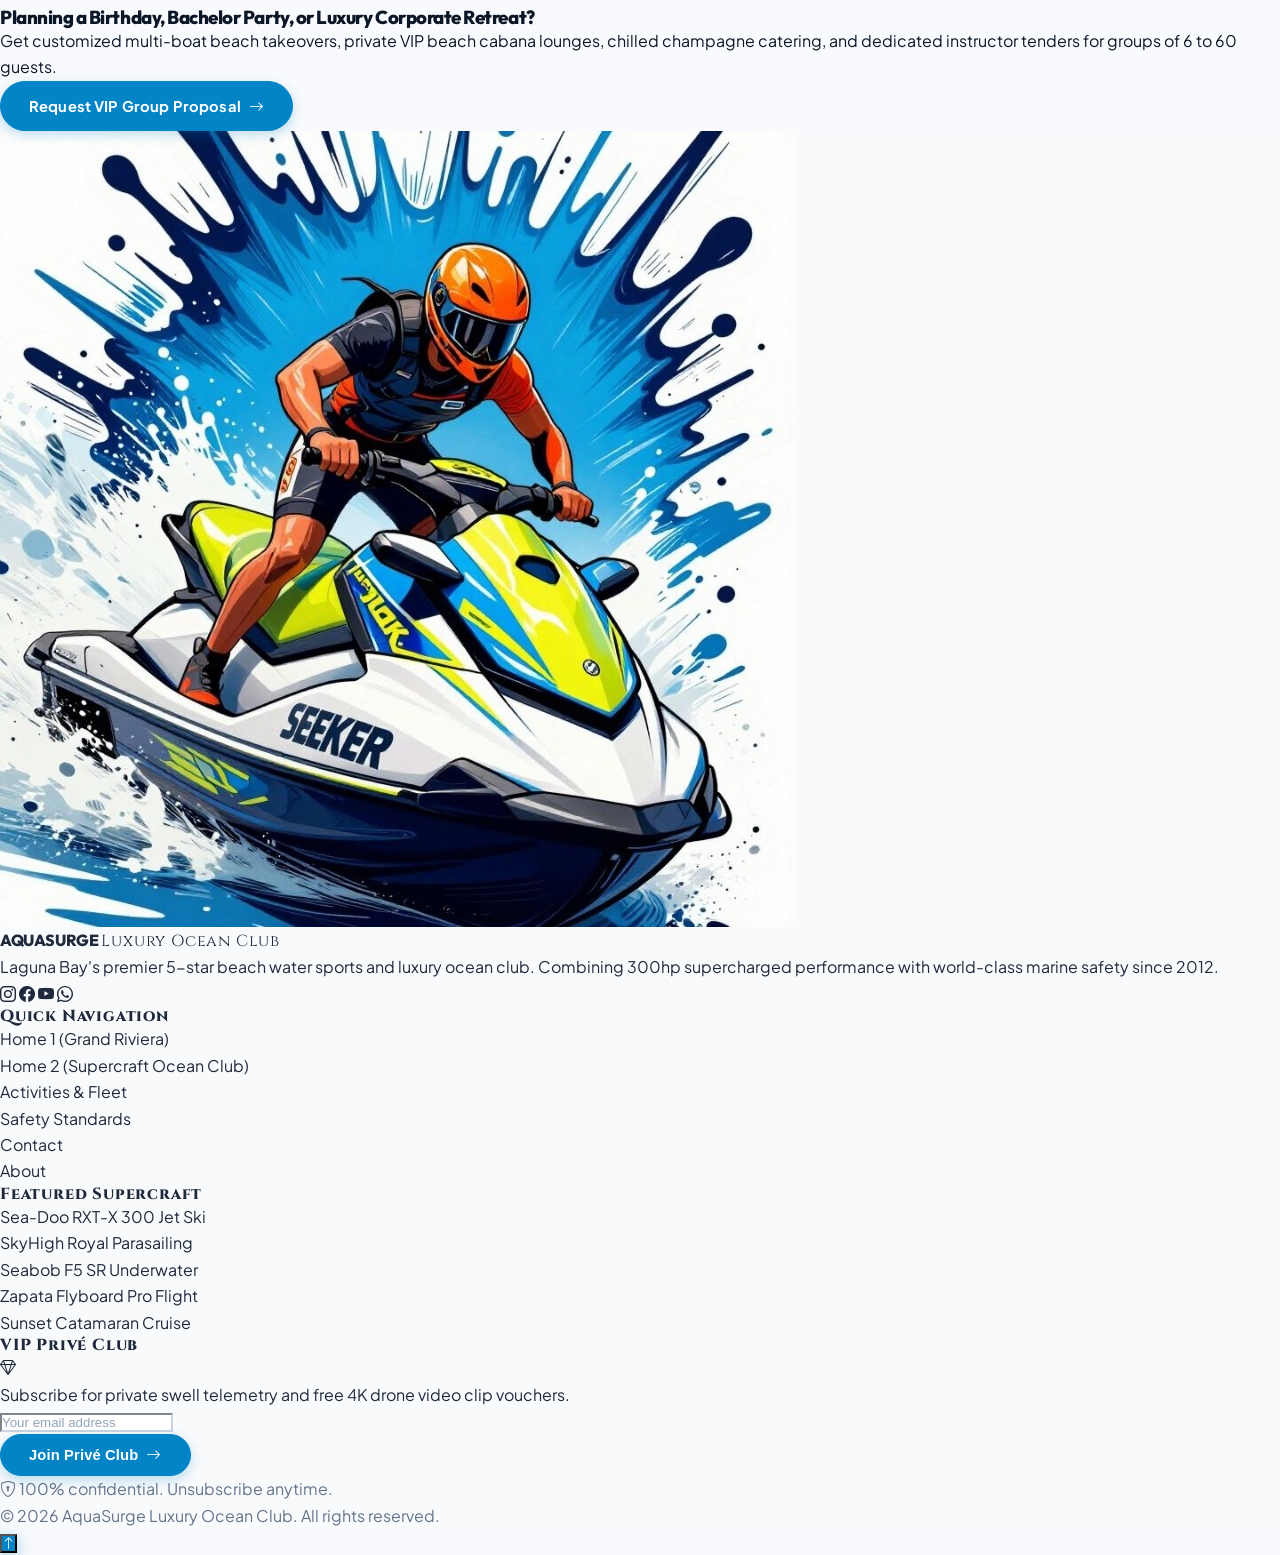
==== commit cf2264d5: "fix(faq): remove 'Have more questions? Speak directly with our VIP Concierge' link" ====
--- a/index.html
+++ b/index.html
@@ -158,8 +158,8 @@
           <i class="bi bi-moon-stars-fill theme-toggle-icon text-base"></i>
         </button>
 
-        <!-- RTL Toggle (Desktop, placed inside mobile drawer for spacious mobile navbar) -->
-        <button type="button" class="rtl-toggle-btn icon-btn hidden sm:inline-flex" aria-label="Toggle RTL / LTR Layout" title="Switch RTL / LTR Layout">
+        <!-- RTL / LTR Toggle (Visible on Mobile & Desktop) -->
+        <button type="button" class="rtl-toggle-btn icon-btn flex" aria-label="Toggle RTL / LTR Layout" title="Switch RTL / LTR Layout">
           <i class="bi bi-arrow-left-right rtl-toggle-icon text-base"></i>
         </button>
 
@@ -238,7 +238,7 @@
         </button>
         <button type="button" class="rtl-toggle-btn py-2 px-3 rounded-xl bg-slate-100 dark:bg-slate-800/80 hover:bg-slate-200 dark:hover:bg-slate-700 font-bold text-xs flex items-center justify-center gap-2 text-slate-700 dark:text-slate-200 transition-colors" aria-label="Toggle RTL / LTR Layout">
           <i class="bi bi-arrow-left-right rtl-toggle-icon text-amber-500"></i>
-          <span>RTL Layout</span>
+          <span class="rtl-status-label">RTL Layout</span>
         </button>
       </div>
 
@@ -1429,12 +1429,7 @@
 
       </div>
 
-      <div class="mt-12 text-center">
-        <a href="contact.html" class="inline-flex items-center gap-2 text-amber-500 font-bold hover:text-amber-400 text-sm">
-          <span>Have more questions? Speak directly with our VIP Concierge</span>
-          <i class="bi bi-arrow-right"></i>
-        </a>
-      </div>
+
 
     </div>
   </section>
--- a/assets/css/style.css
+++ b/assets/css/style.css
@@ -712,6 +712,7 @@
   color: var(--color-primary) !important;
   font-weight: 700;
   padding: 0.75rem 1.6rem;
+  font-size: 0.9375rem;
   border-radius: var(--radius-full);
   border: 2px solid var(--color-primary);
   display: inline-flex;
@@ -721,6 +722,17 @@
   cursor: pointer;
   transition: all var(--transition-fast);
   text-decoration: none;
+  white-space: nowrap;
+}
+
+@media (max-width: 640px) {
+  .btn-outline-ocean {
+    padding: 0.4rem 0.95rem;
+    font-size: 0.75rem;
+    font-weight: 700;
+    border-width: 1.5px;
+    gap: 0.35rem;
+  }
 }
 
 .btn-outline-ocean:hover {
@@ -1077,14 +1089,33 @@
   color: var(--text-main);
   border-radius: var(--radius-xl);
   border: 1.5px solid var(--border-luxury-gold);
-  max-width: 720px;
-  width: 100%;
-  max-height: 90vh;
+  max-width: 680px;
+  width: 94%;
+  max-height: 85vh;
   overflow-y: auto;
   box-shadow: 0 35px 80px -20px rgba(0, 0, 0, 0.7), 0 0 40px rgba(212, 175, 55, 0.2);
   transform: translateY(25px) scale(0.96);
   transition: transform var(--transition-normal);
   position: relative;
+  scrollbar-width: thin;
+  scrollbar-color: rgba(212, 175, 55, 0.4) transparent;
+}
+
+.modal-container::-webkit-scrollbar {
+  width: 6px;
+}
+
+.modal-container::-webkit-scrollbar-track {
+  background: transparent;
+}
+
+.modal-container::-webkit-scrollbar-thumb {
+  background: rgba(212, 175, 55, 0.4);
+  border-radius: 9999px;
+}
+
+.modal-container::-webkit-scrollbar-thumb:hover {
+  background: rgba(212, 175, 55, 0.7);
 }
 
 .modal-overlay.active .modal-container {
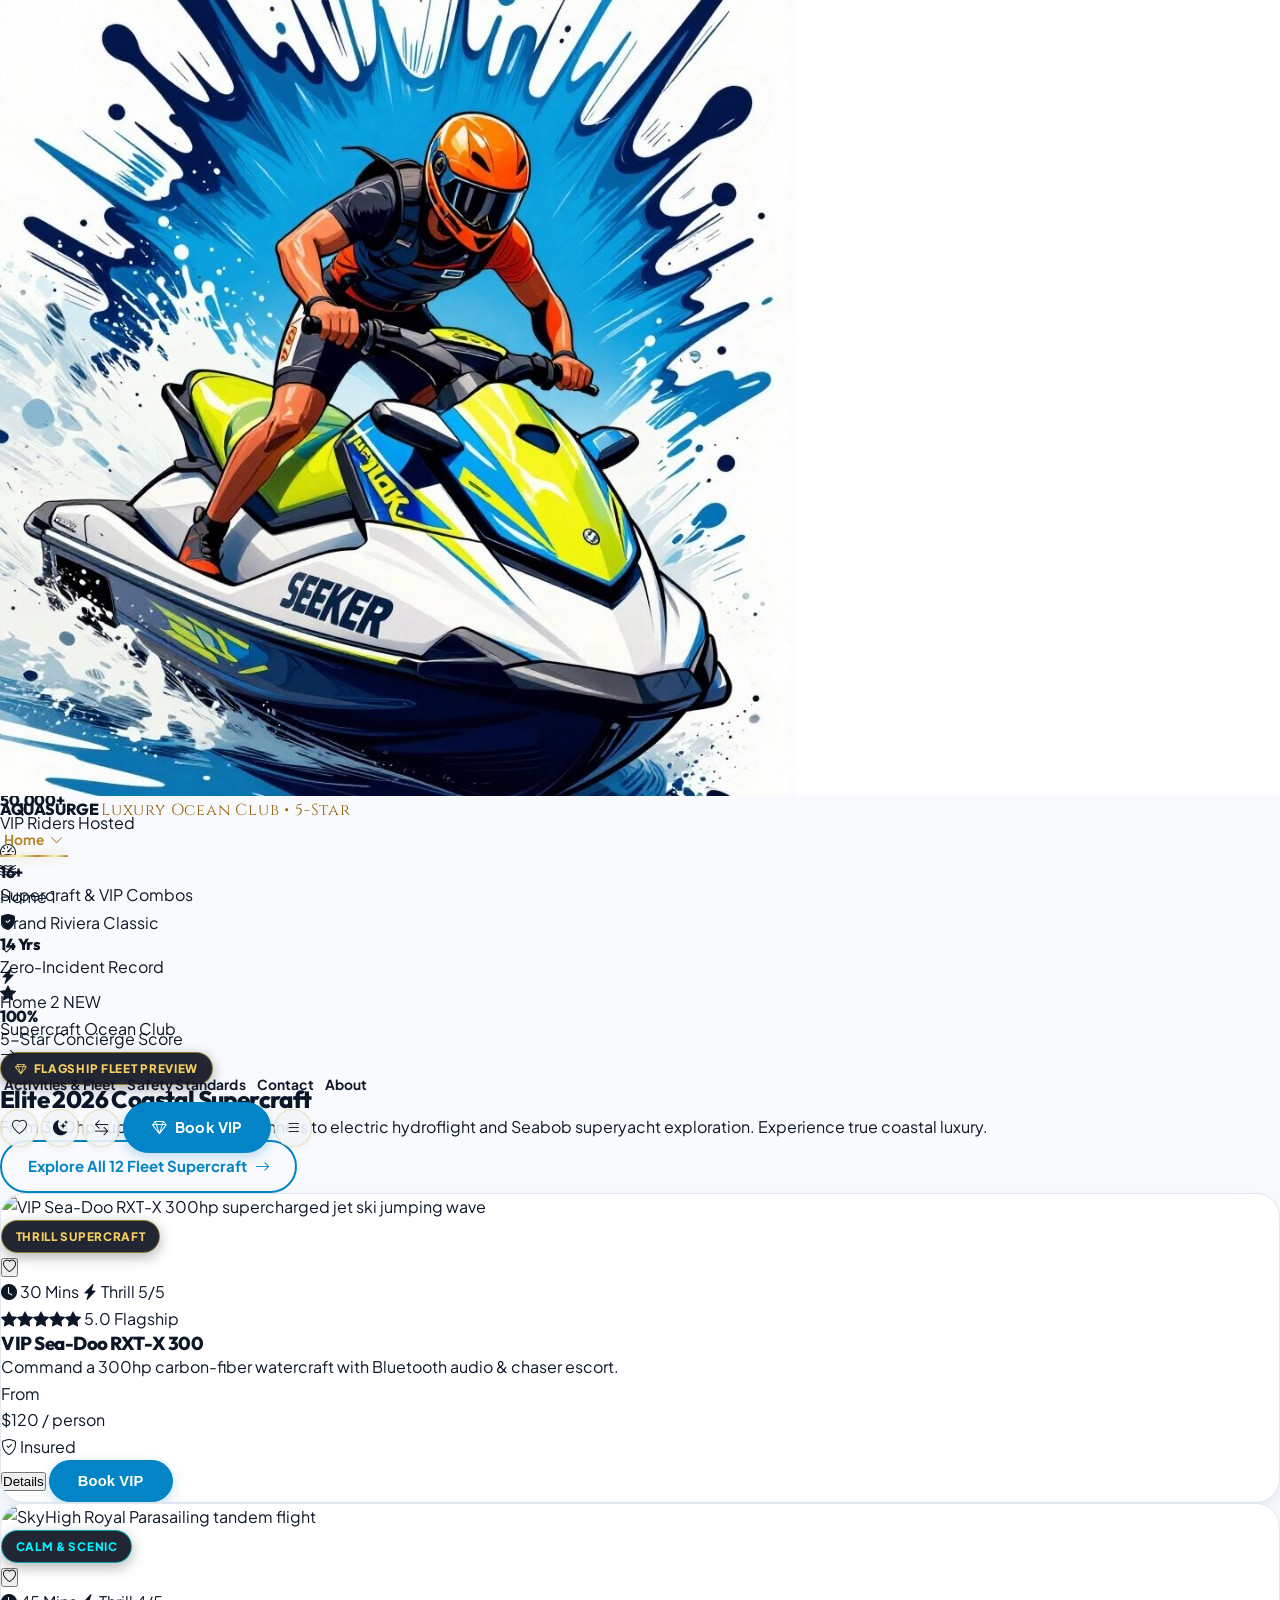
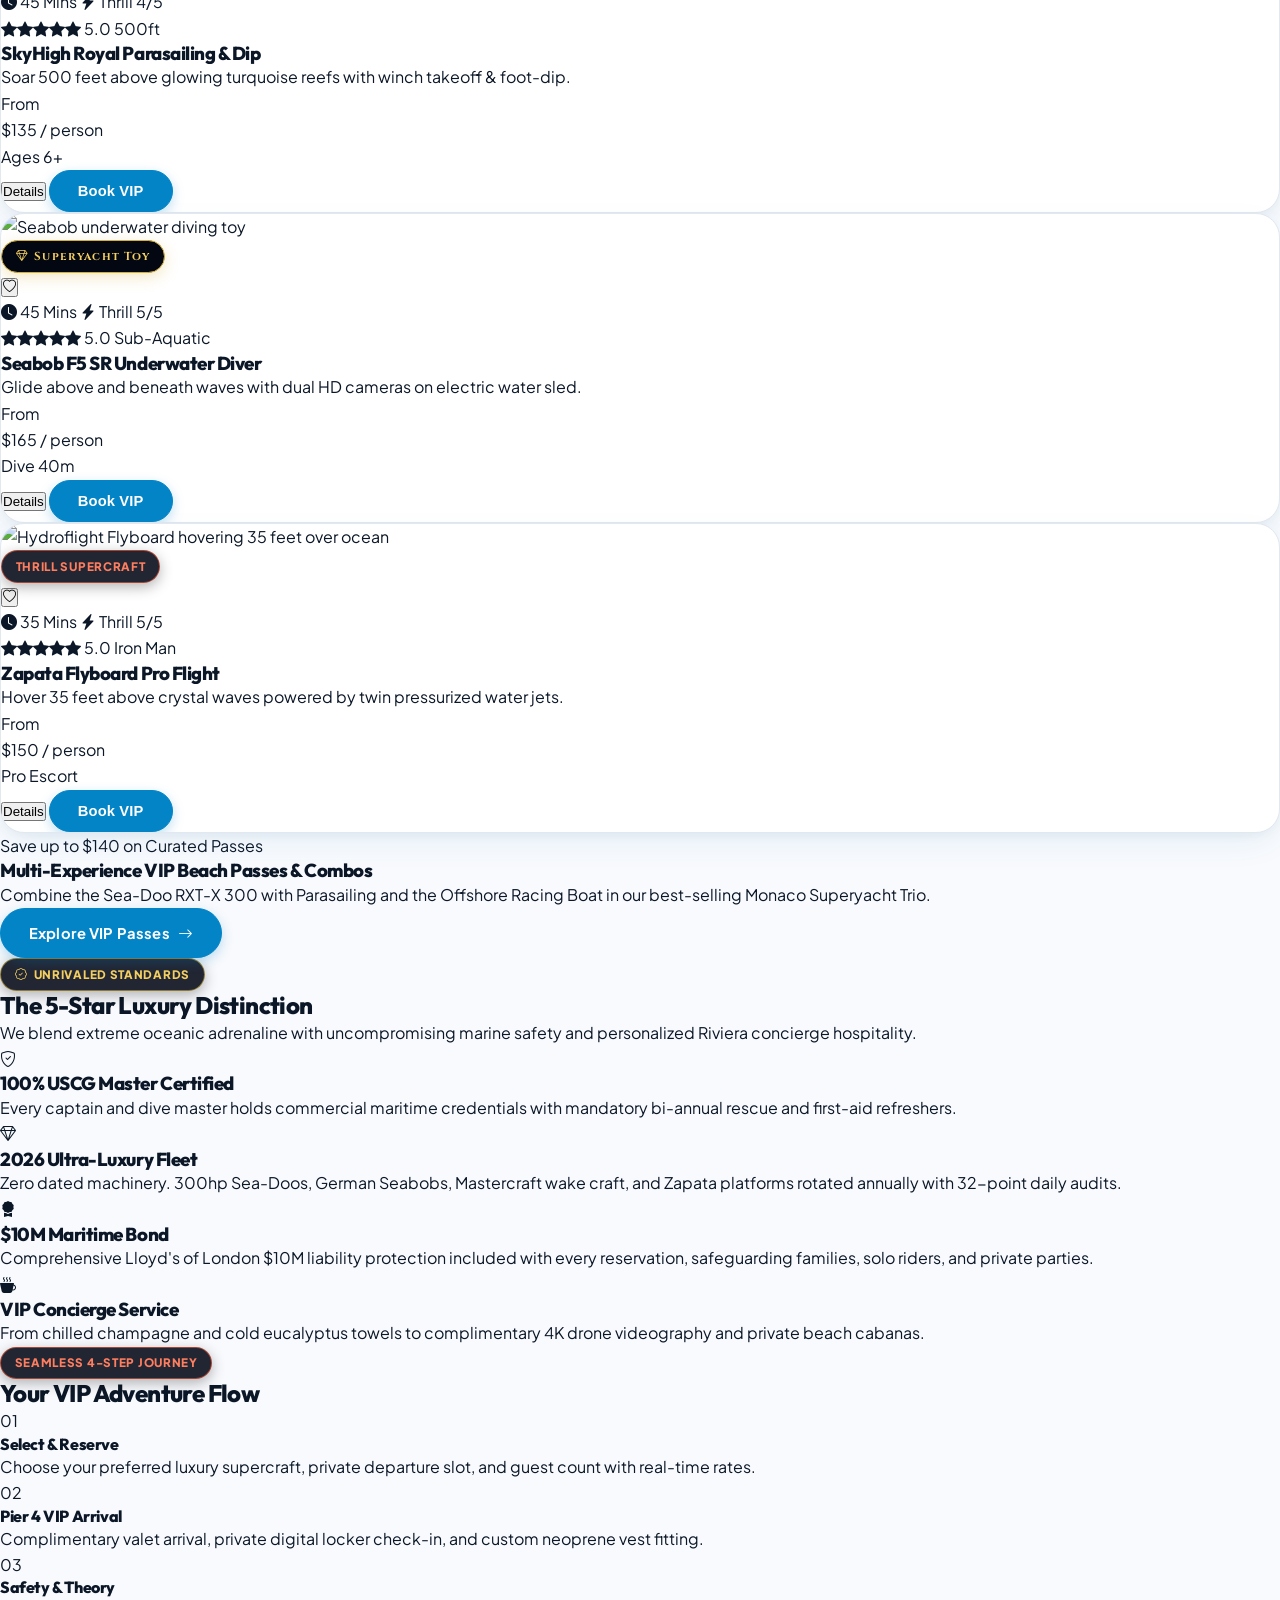
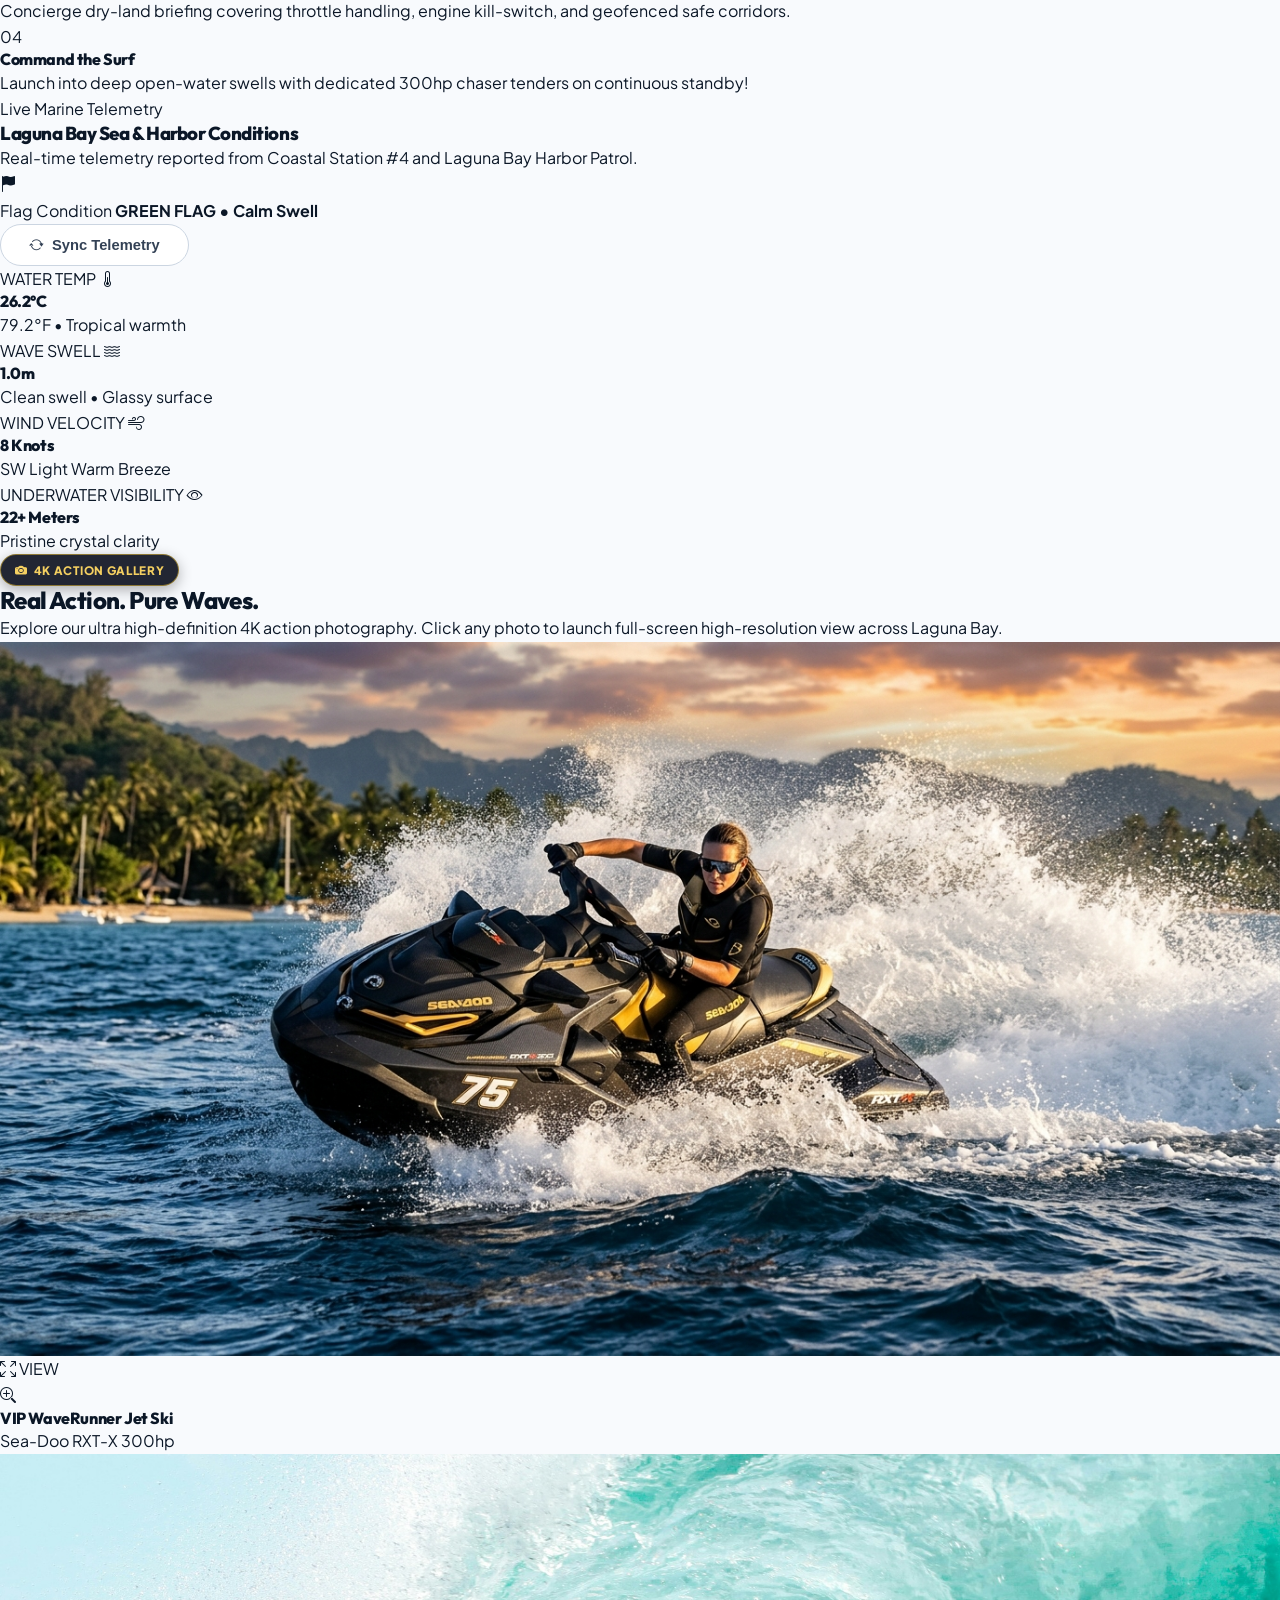
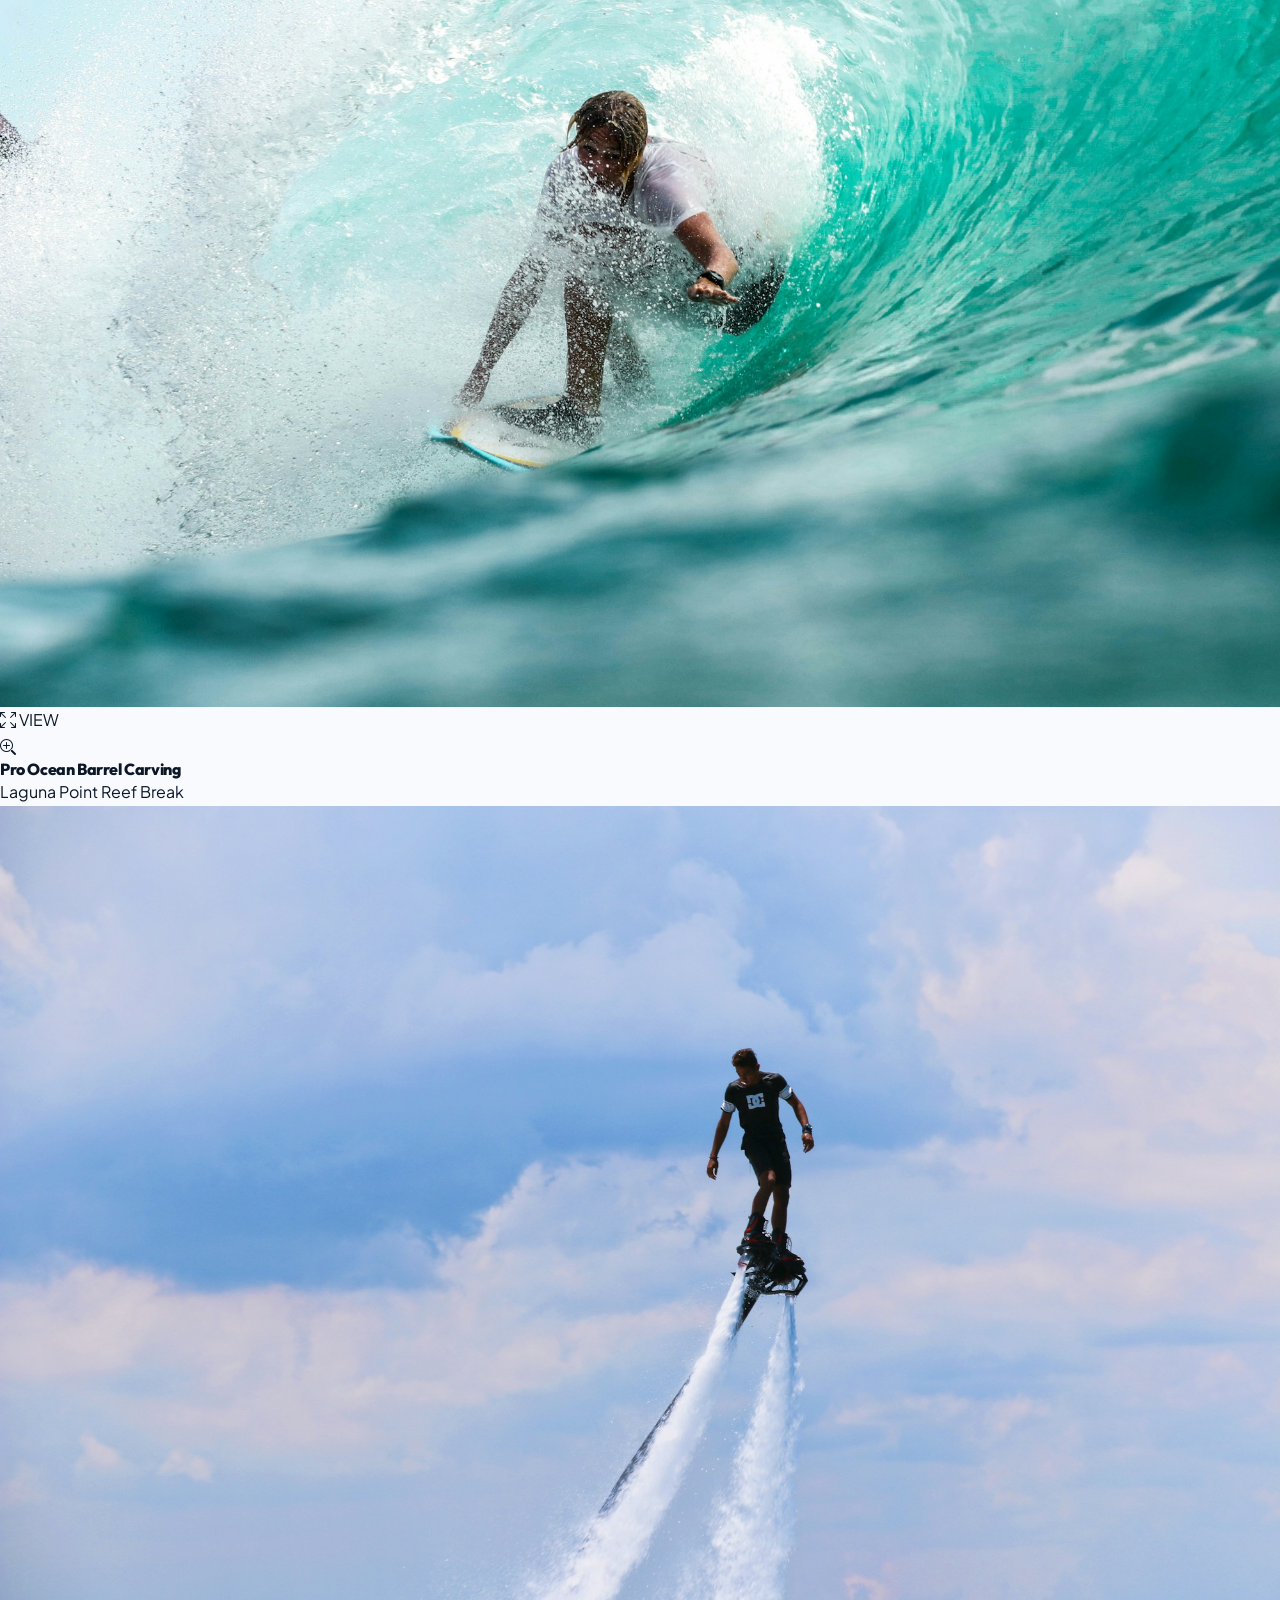
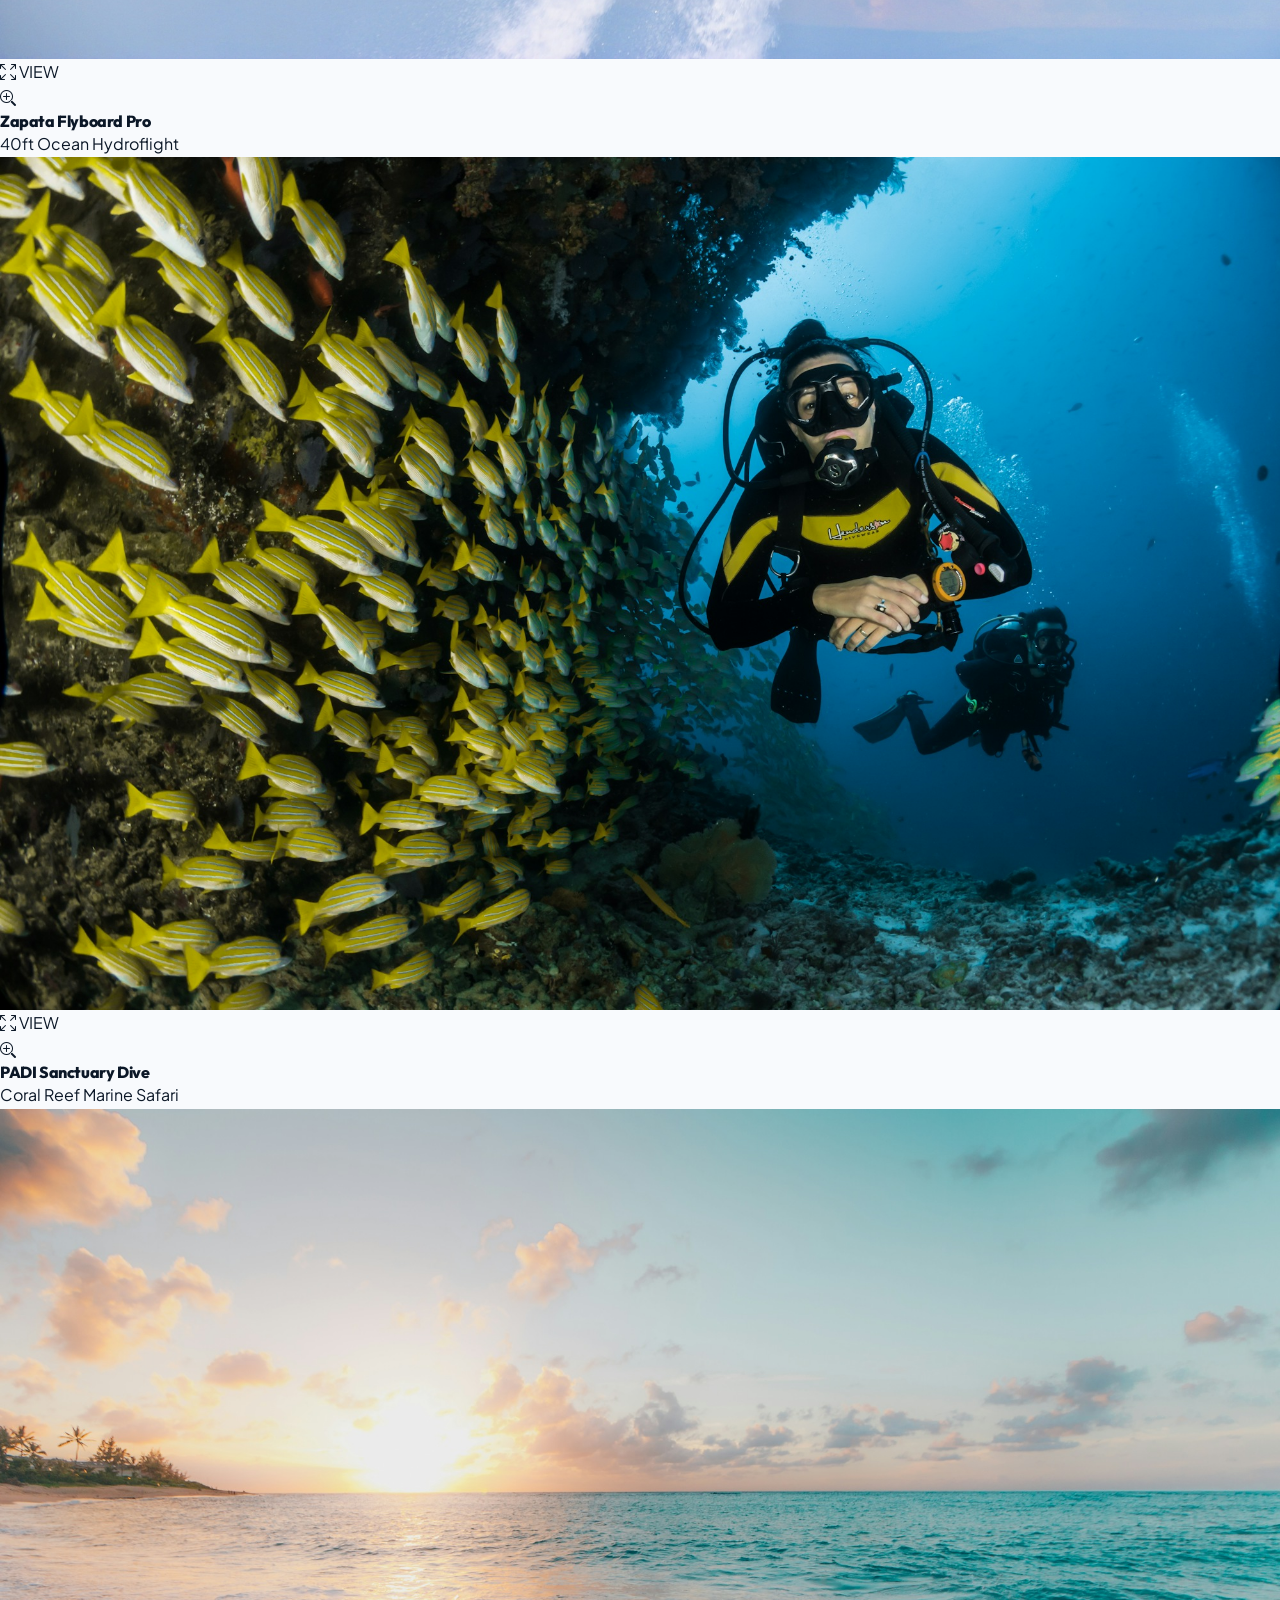
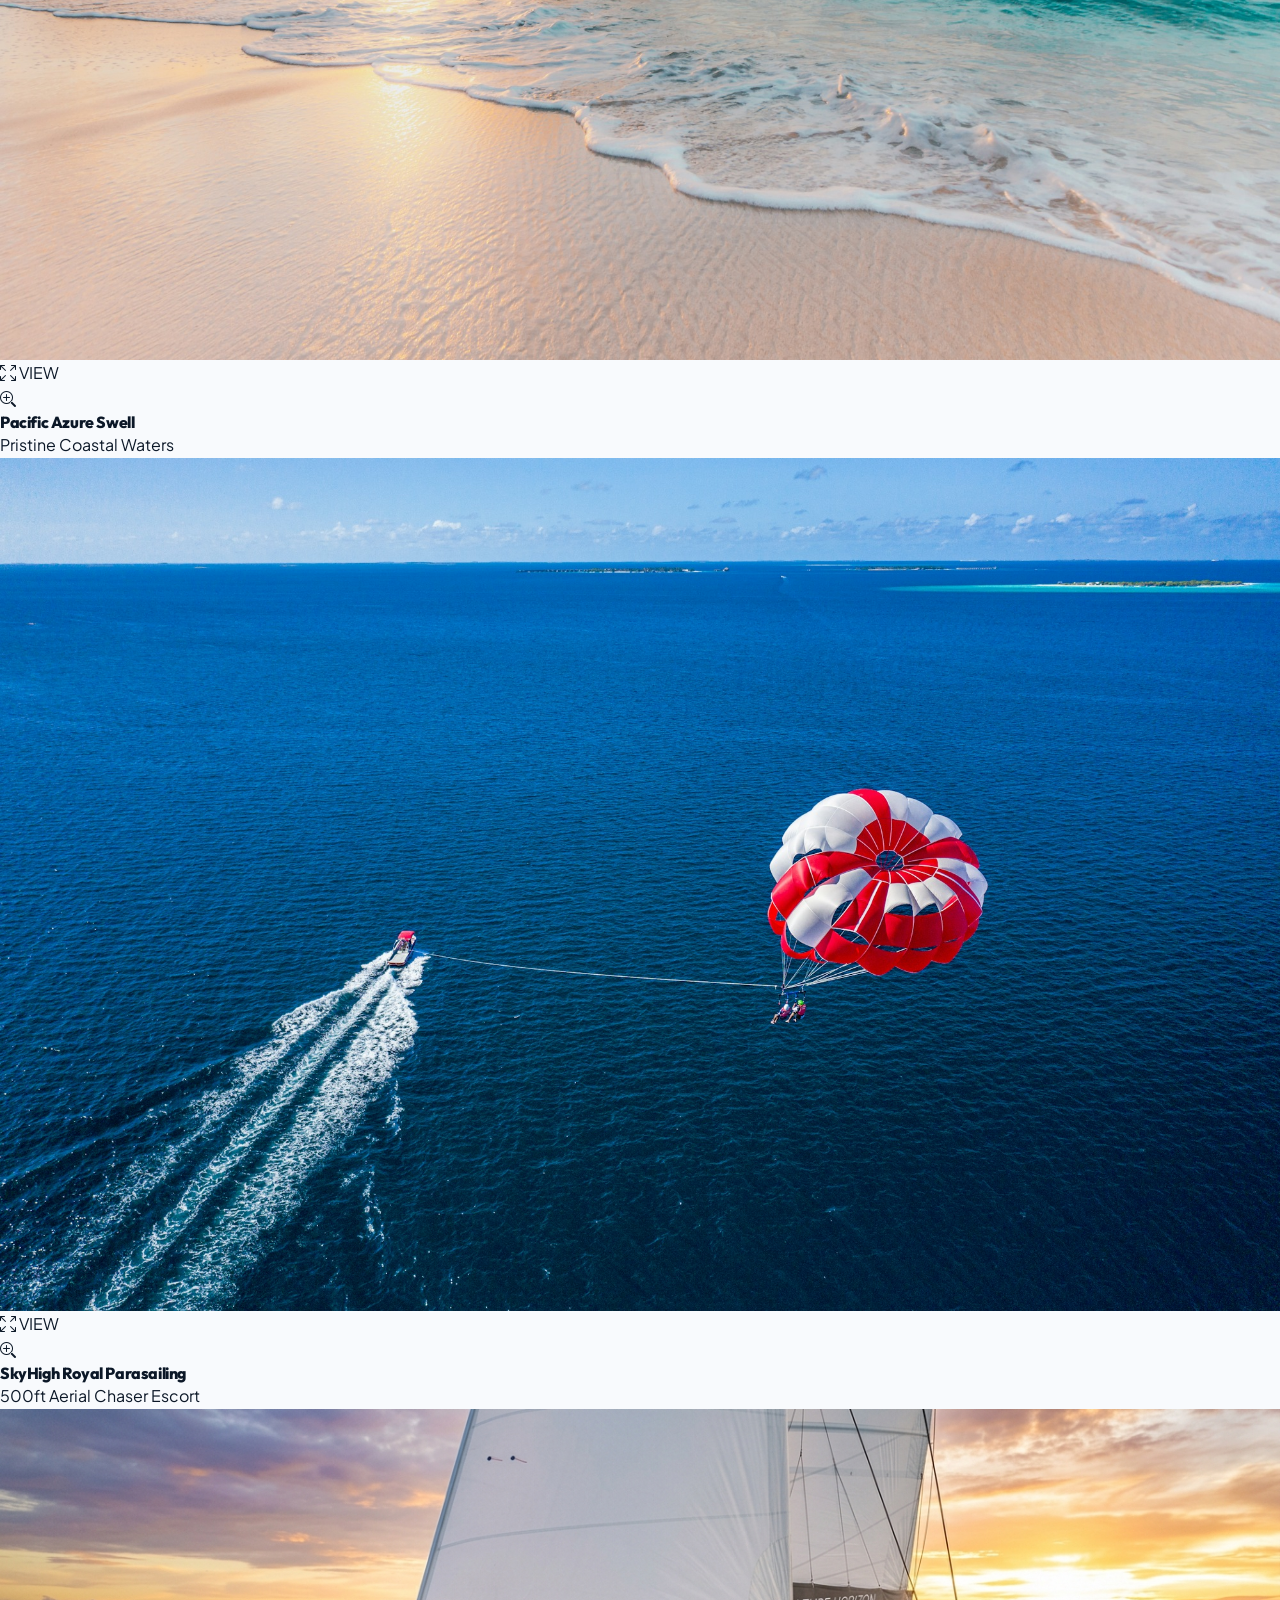
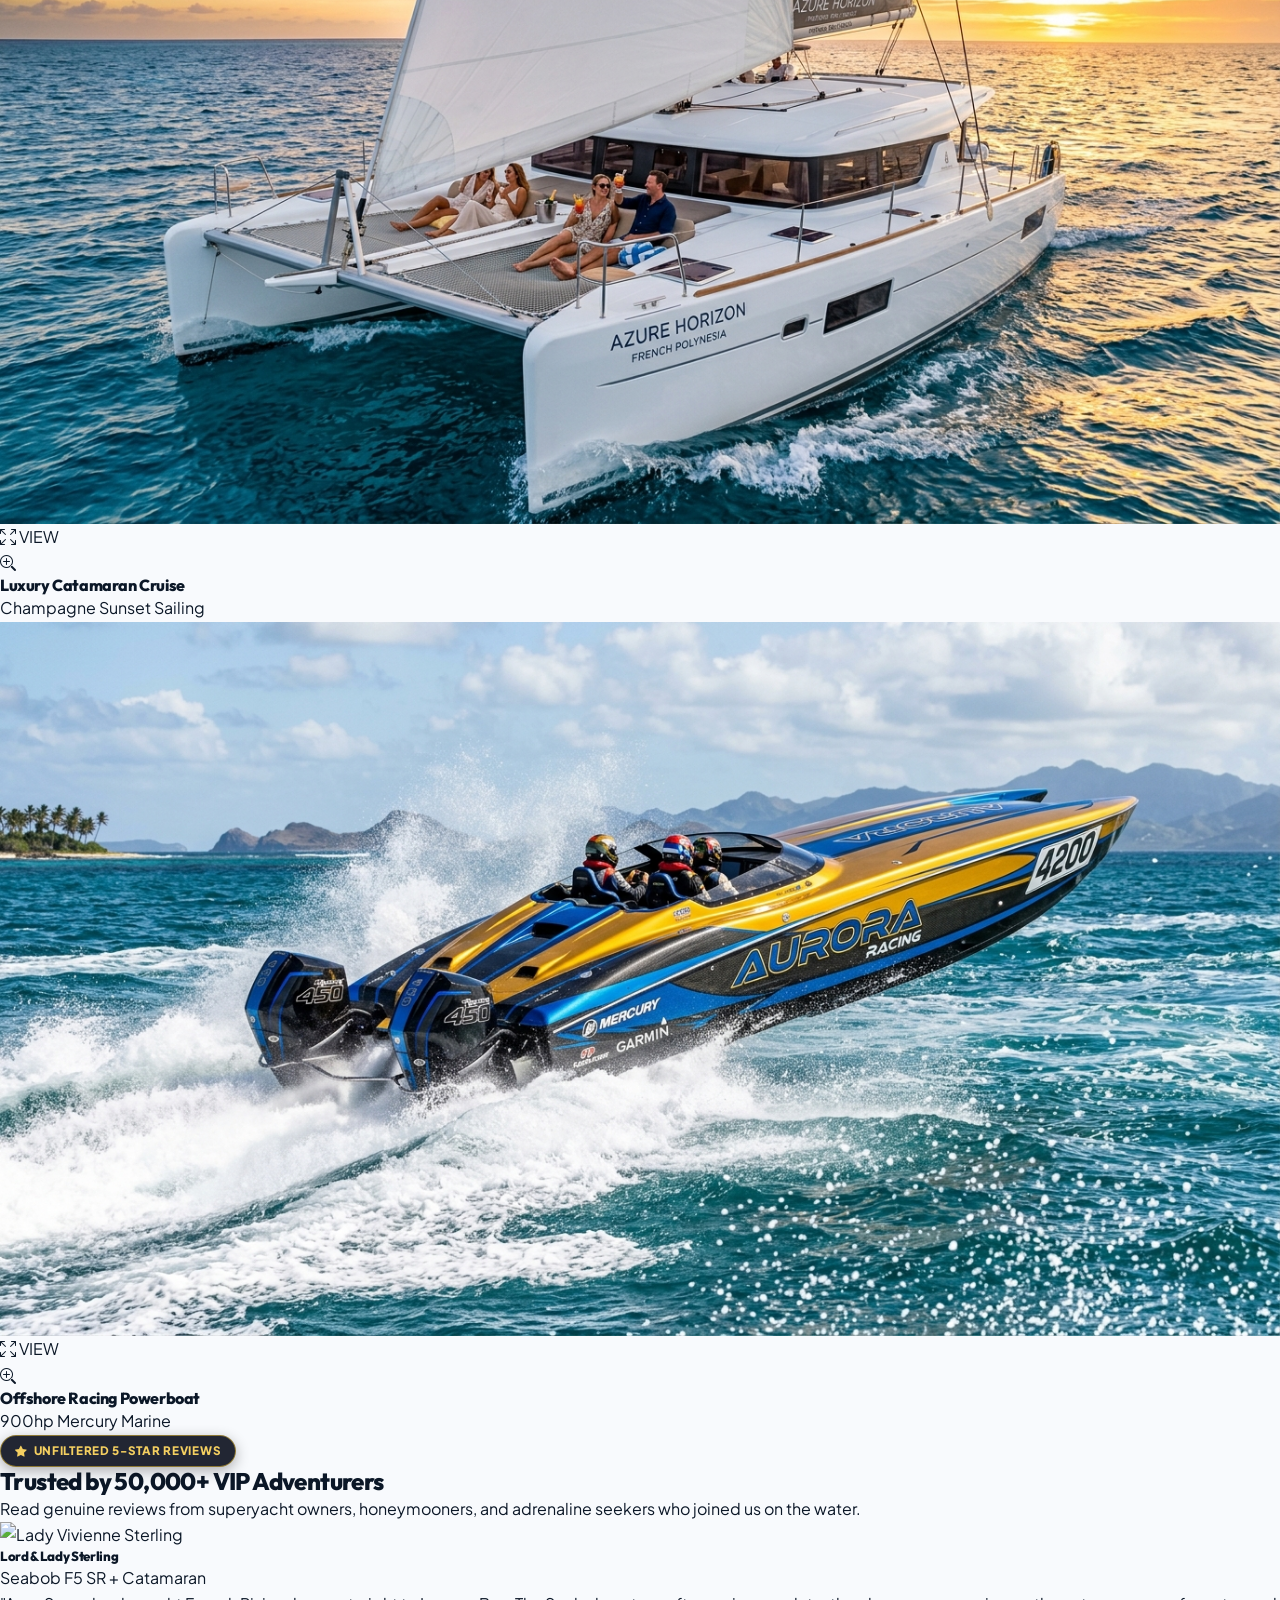
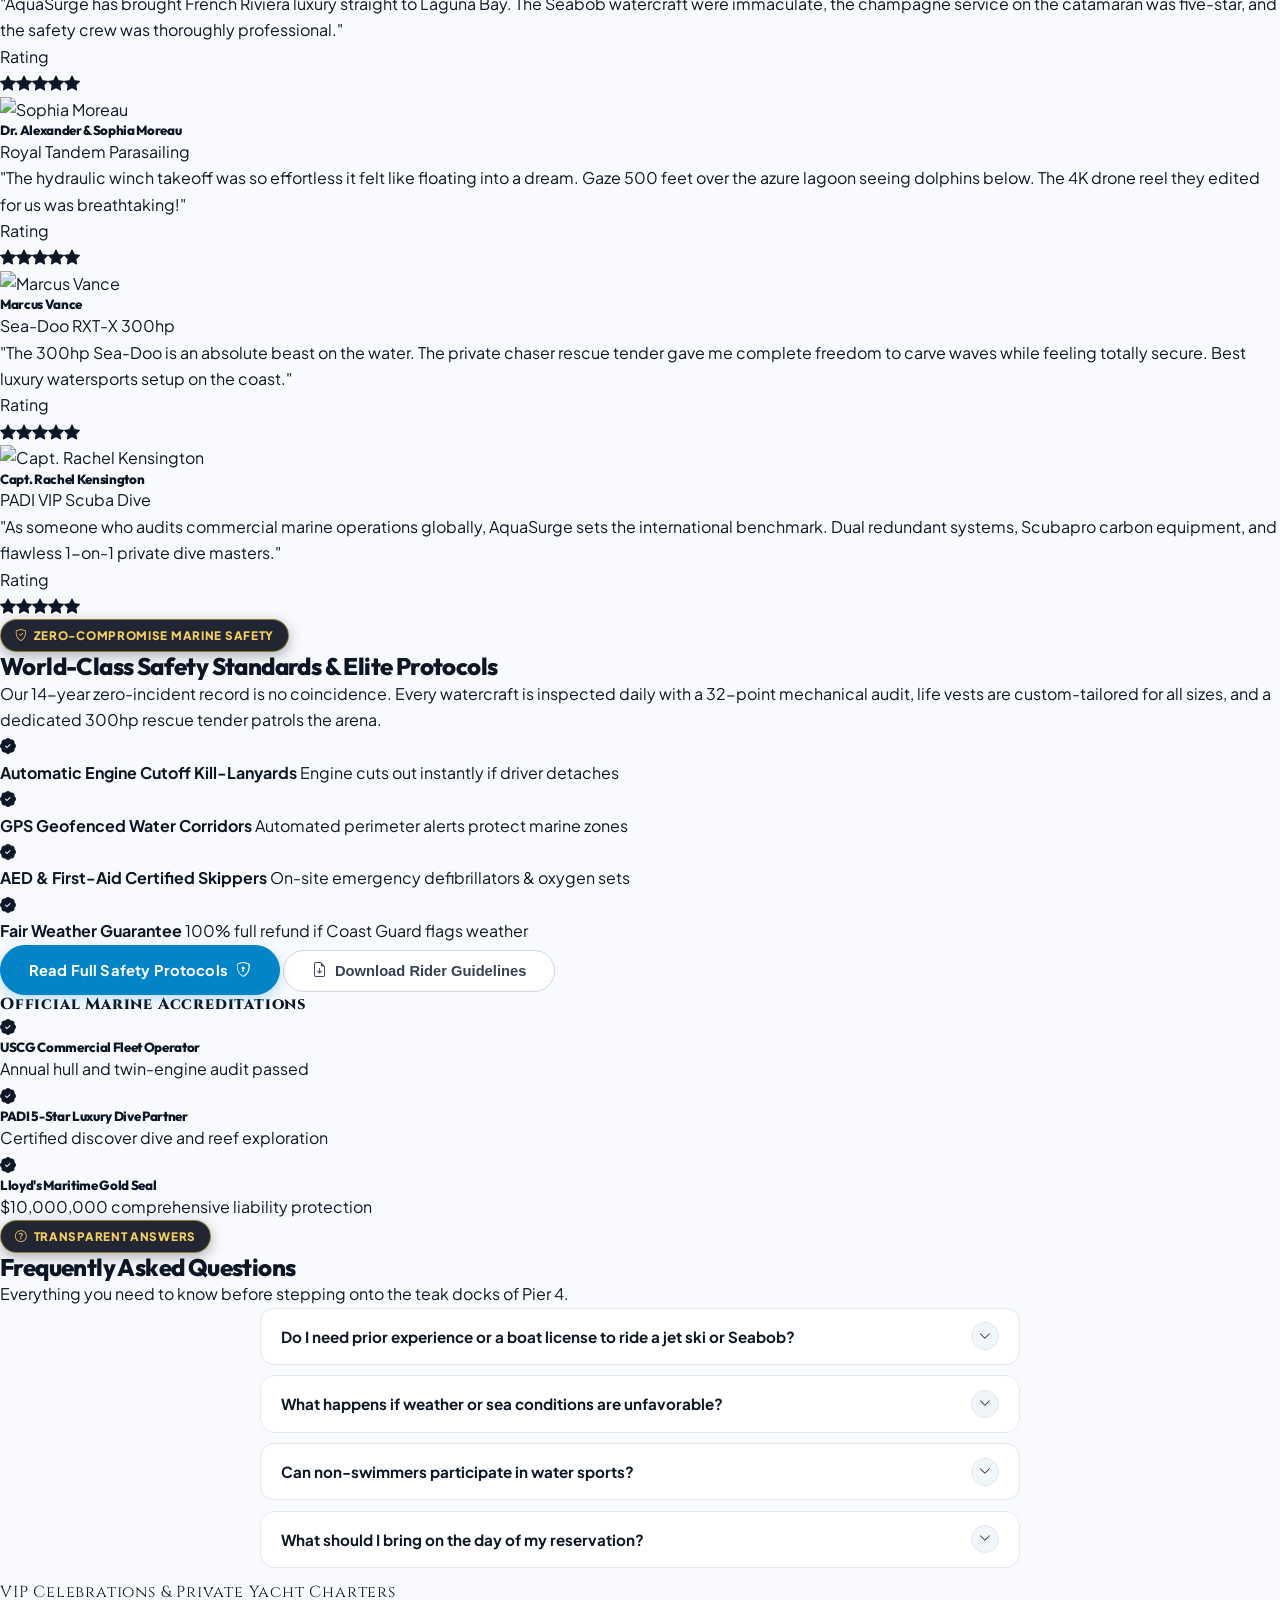
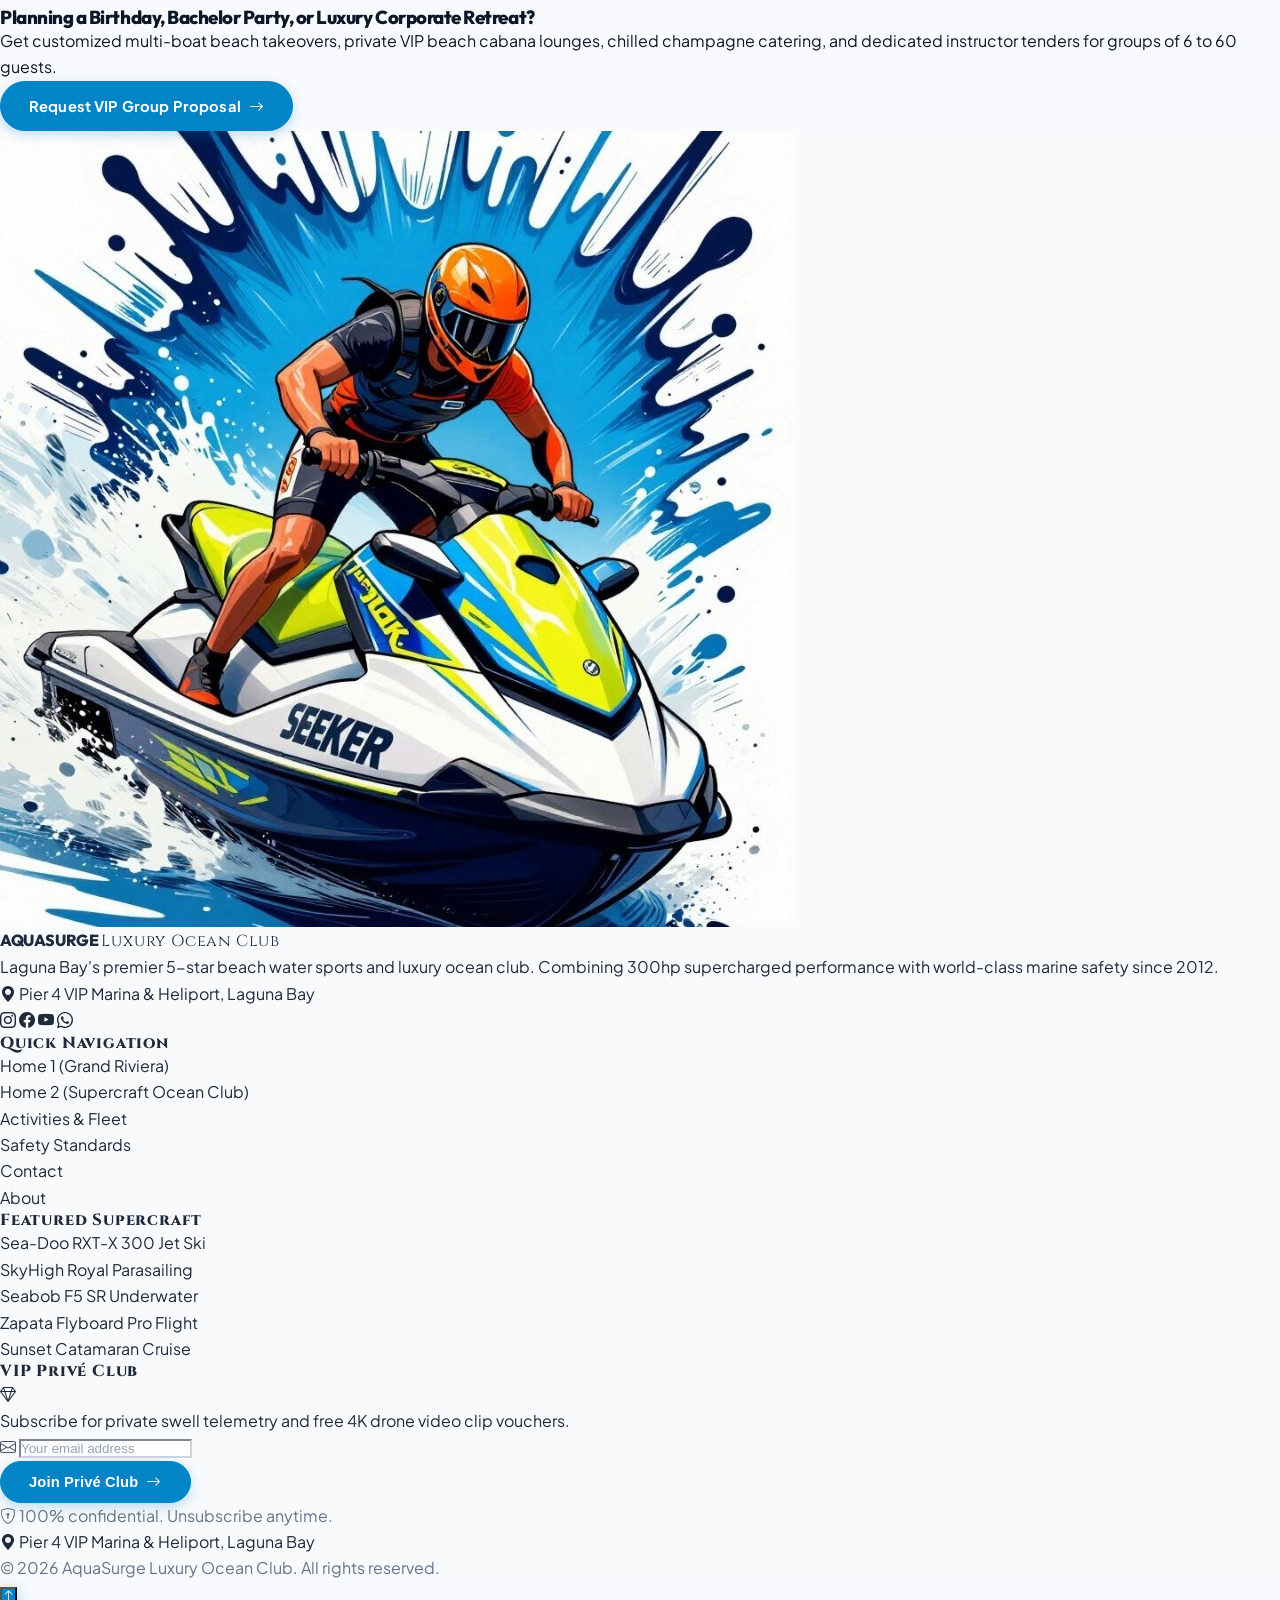
==== commit 62ddcc2b: "feat(footer): add official marina address with location pin icon to footer and input icon" ====
--- a/index.html
+++ b/index.html
@@ -1487,6 +1487,10 @@
             <p class="text-xs text-slate-600 dark:text-slate-400 leading-relaxed pr-2">
               Laguna Bay's premier 5-star beach water sports and luxury ocean club. Combining 300hp supercharged performance with world-class marine safety since 2012.
             </p>
+            <div class="flex items-center gap-2 text-xs text-slate-600 dark:text-slate-400 pt-0.5">
+              <i class="bi bi-geo-alt-fill text-amber-500 text-sm flex-shrink-0"></i>
+              <span>Pier 4 VIP Marina &amp; Heliport, Laguna Bay</span>
+            </div>
             <div class="flex items-center gap-2.5 pt-1">
               <a href="https://instagram.com" target="_blank" rel="noopener" class="w-9 h-9 rounded-xl bg-white dark:bg-[#07101F] border border-slate-200 dark:border-slate-800 flex items-center justify-center text-slate-600 dark:text-slate-300 hover:text-amber-500 hover:border-amber-400 shadow-sm transition-all" aria-label="Instagram">
                 <i class="bi bi-instagram text-xs"></i>
@@ -1507,7 +1511,7 @@
           <div class="space-y-3.5">
             <h4 class="text-xs uppercase font-crest font-bold tracking-widest text-amber-600 dark:text-amber-400">Quick Navigation</h4>
             <ul class="space-y-2.5 text-xs text-slate-600 dark:text-slate-400">
-              <li><a href="index.html" class="text-amber-500 font-bold hover:text-amber-600 dark:hover:text-amber-300 transition-colors">Home 1 (Grand Riviera)</a></li>
+              <li><a href="index.html" class="hover:text-amber-600 dark:hover:text-amber-300 transition-colors">Home 1 (Grand Riviera)</a></li>
               <li><a href="home-2.html" class="hover:text-amber-600 dark:hover:text-amber-300 transition-colors">Home 2 (Supercraft Ocean Club)</a></li>
               <li><a href="activities.html" class="hover:text-amber-600 dark:hover:text-amber-300 transition-colors">Activities &amp; Fleet</a></li>
               <li><a href="safety.html" class="hover:text-amber-600 dark:hover:text-amber-300 transition-colors">Safety Standards</a></li>
@@ -1540,7 +1544,8 @@
             <p class="text-xs text-slate-600 dark:text-slate-400 leading-relaxed">Subscribe for private swell telemetry and free 4K drone video clip vouchers.</p>
             <form class="newsletter-form space-y-2.5">
               <div class="relative">
-                <input type="email" placeholder="Your email address" required class="w-full bg-slate-50 dark:bg-slate-900 border border-slate-300 dark:border-slate-700 rounded-xl px-4 py-2.5 text-xs text-slate-900 dark:text-white placeholder-slate-400 dark:placeholder-slate-500 focus:outline-none focus:border-amber-400 shadow-sm transition-colors">
+                <i class="bi bi-envelope text-slate-400 dark:text-slate-500 absolute left-3.5 top-1/2 -translate-y-1/2 pointer-events-none text-xs"></i>
+                <input type="email" placeholder="Your email address" required class="w-full bg-slate-50 dark:bg-slate-900 border border-slate-300 dark:border-slate-700 rounded-xl pl-9 pr-4 py-2.5 text-xs text-slate-900 dark:text-white placeholder-slate-400 dark:placeholder-slate-500 focus:outline-none focus:border-amber-400 shadow-sm transition-colors">
               </div>
               <button type="submit" class="btn-primary w-full py-2.5 rounded-full text-xs font-bold shadow-md hover:shadow-amber-500/20 transition-all flex items-center justify-center gap-1.5">
                 <span>Join Privé Club</span>
@@ -1550,6 +1555,10 @@
             <div class="text-[11px] text-slate-500 dark:text-slate-400 pt-1 flex items-center gap-1.5">
               <i class="bi bi-shield-lock text-emerald-500"></i>
               <span>100% confidential. Unsubscribe anytime.</span>
+            </div>
+            <div class="pt-2.5 border-t border-slate-200 dark:border-slate-800 text-xs text-slate-600 dark:text-slate-400 flex items-center gap-2">
+              <i class="bi bi-geo-alt-fill text-amber-500 text-sm flex-shrink-0"></i>
+              <span>Pier 4 VIP Marina &amp; Heliport, Laguna Bay</span>
             </div>
           </div>
         </div>
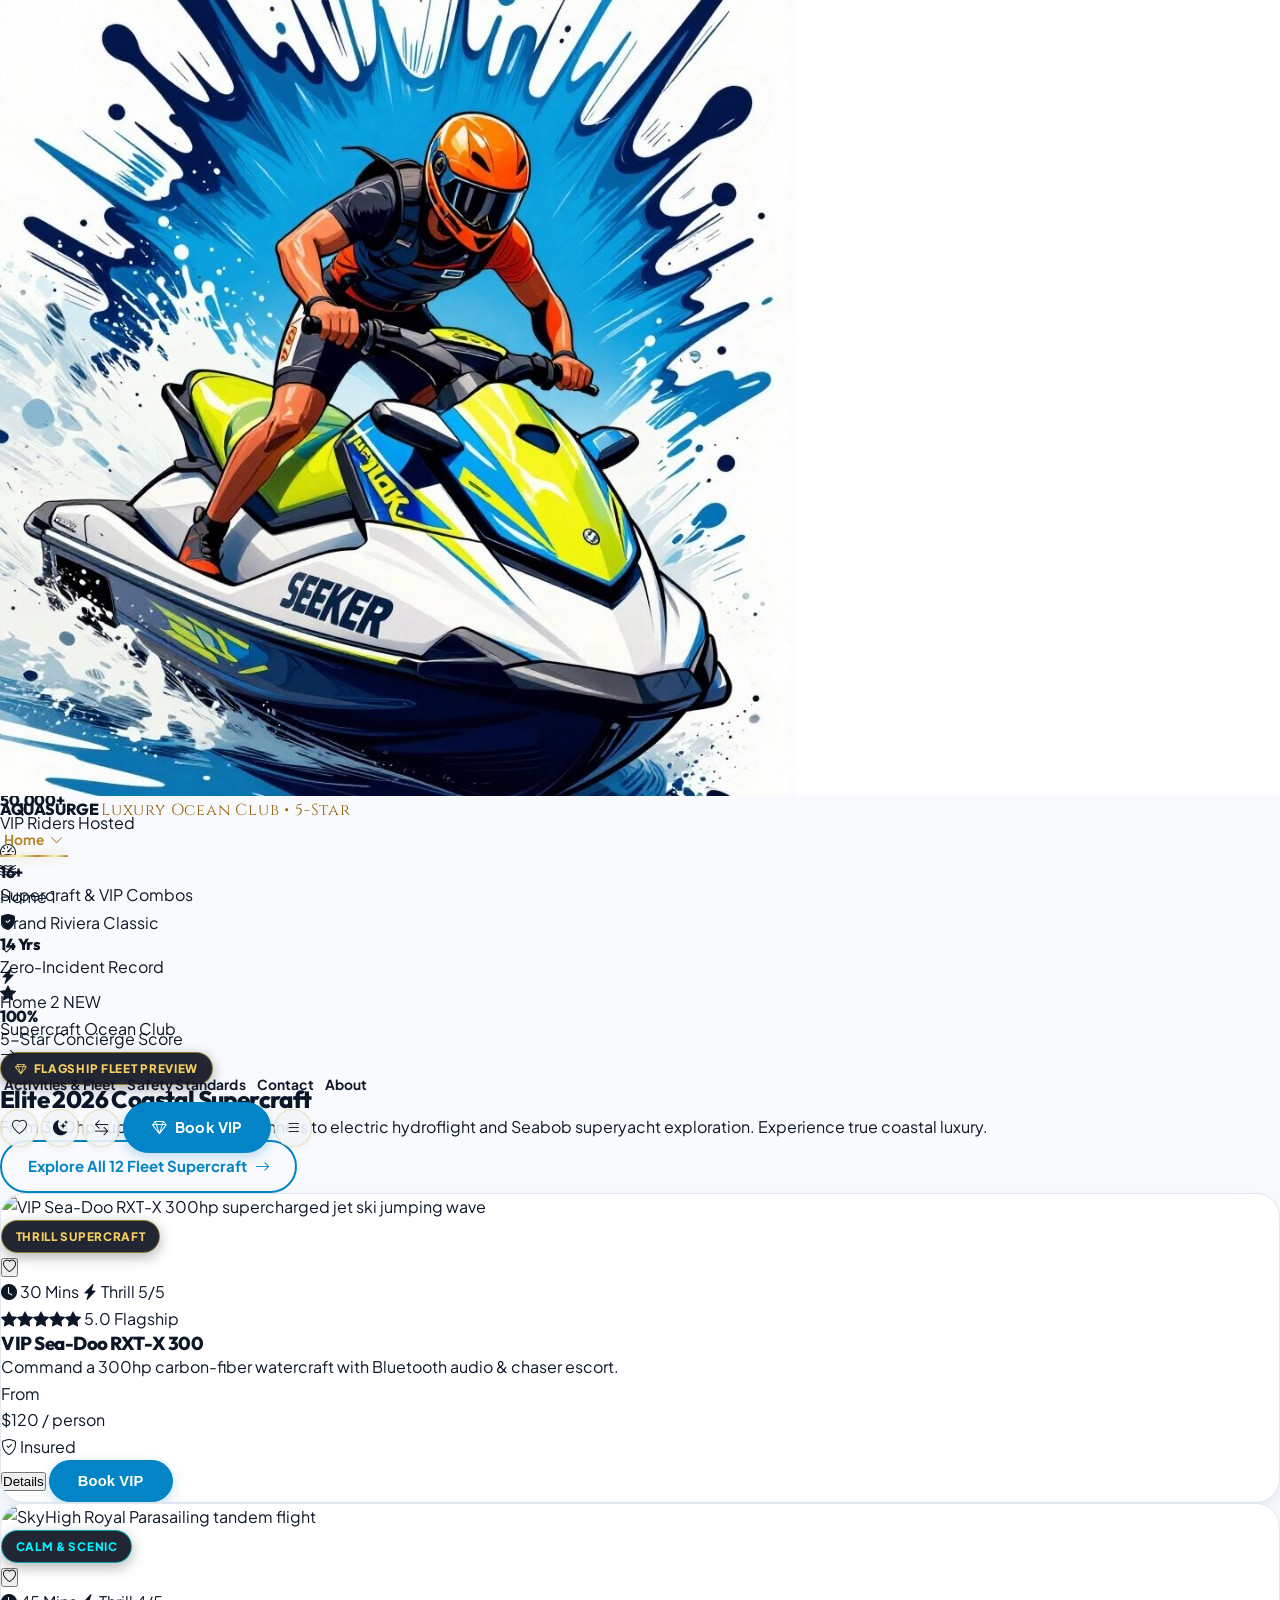
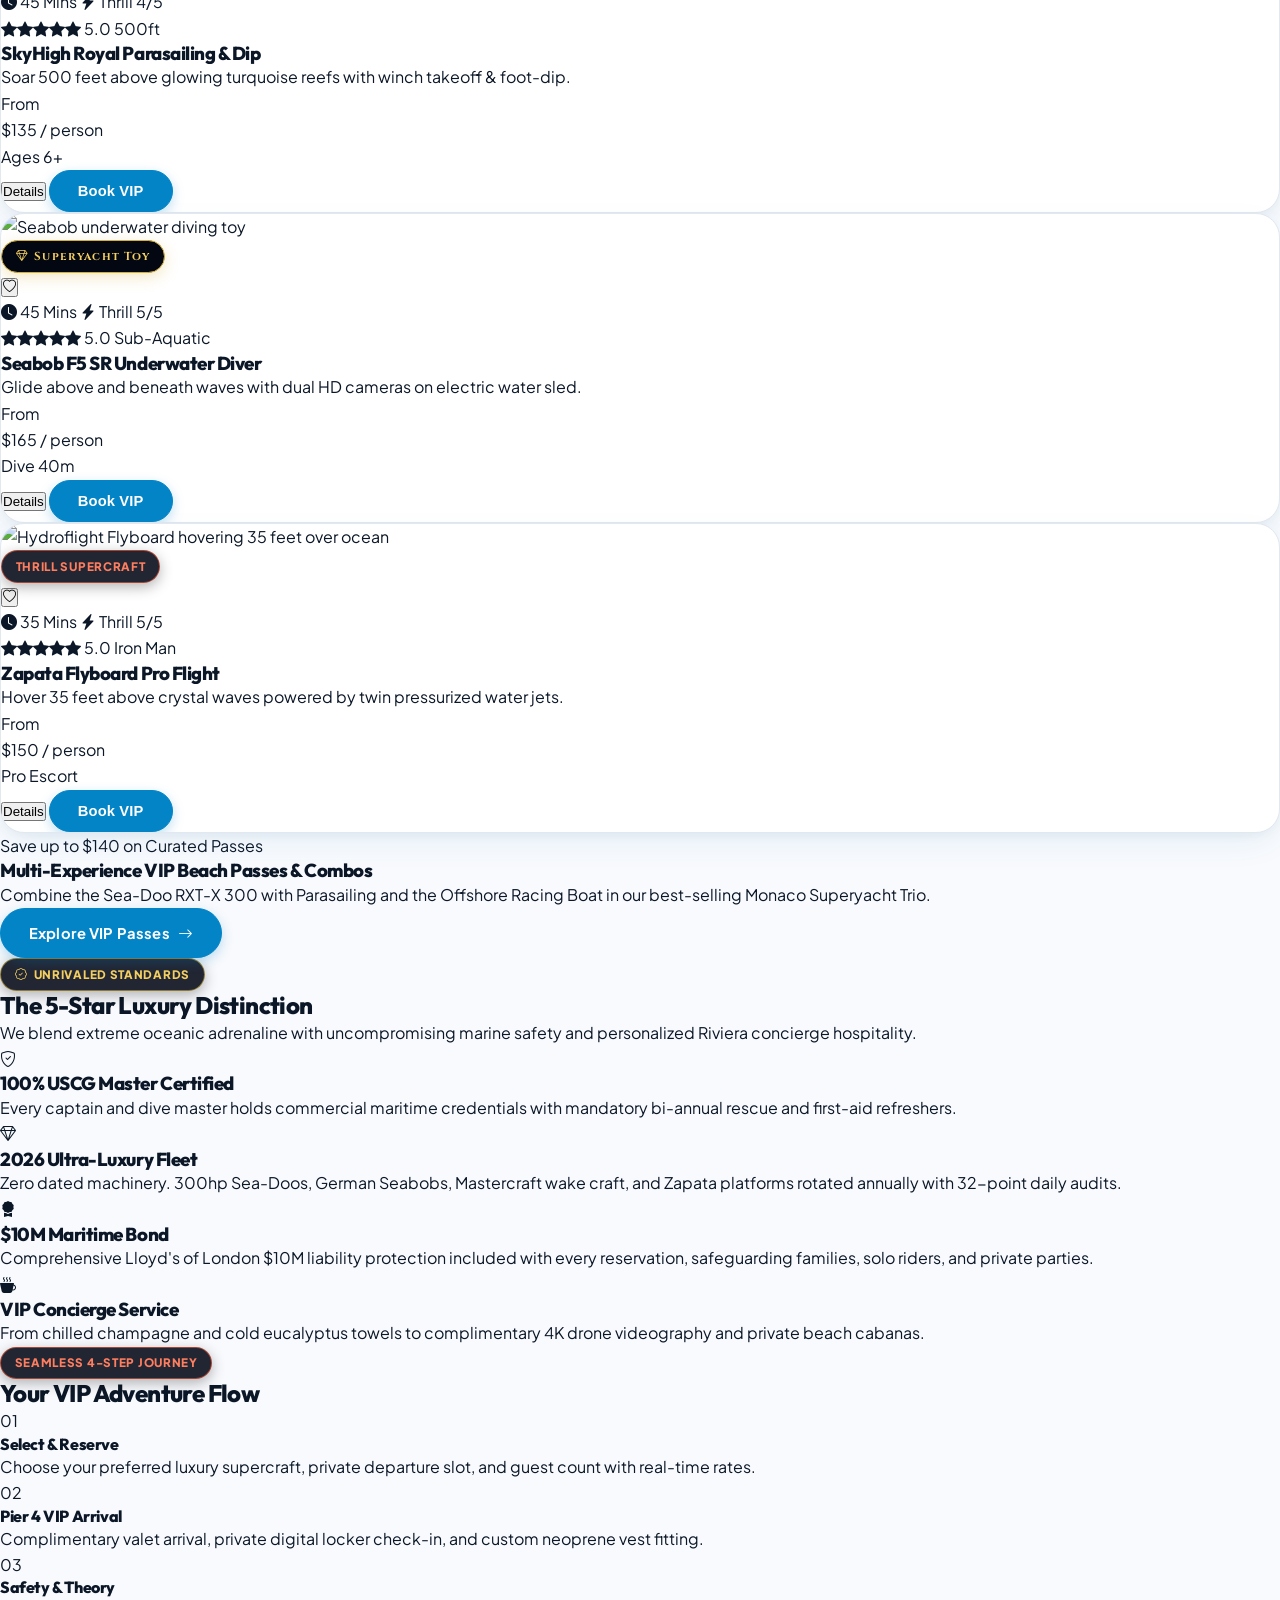
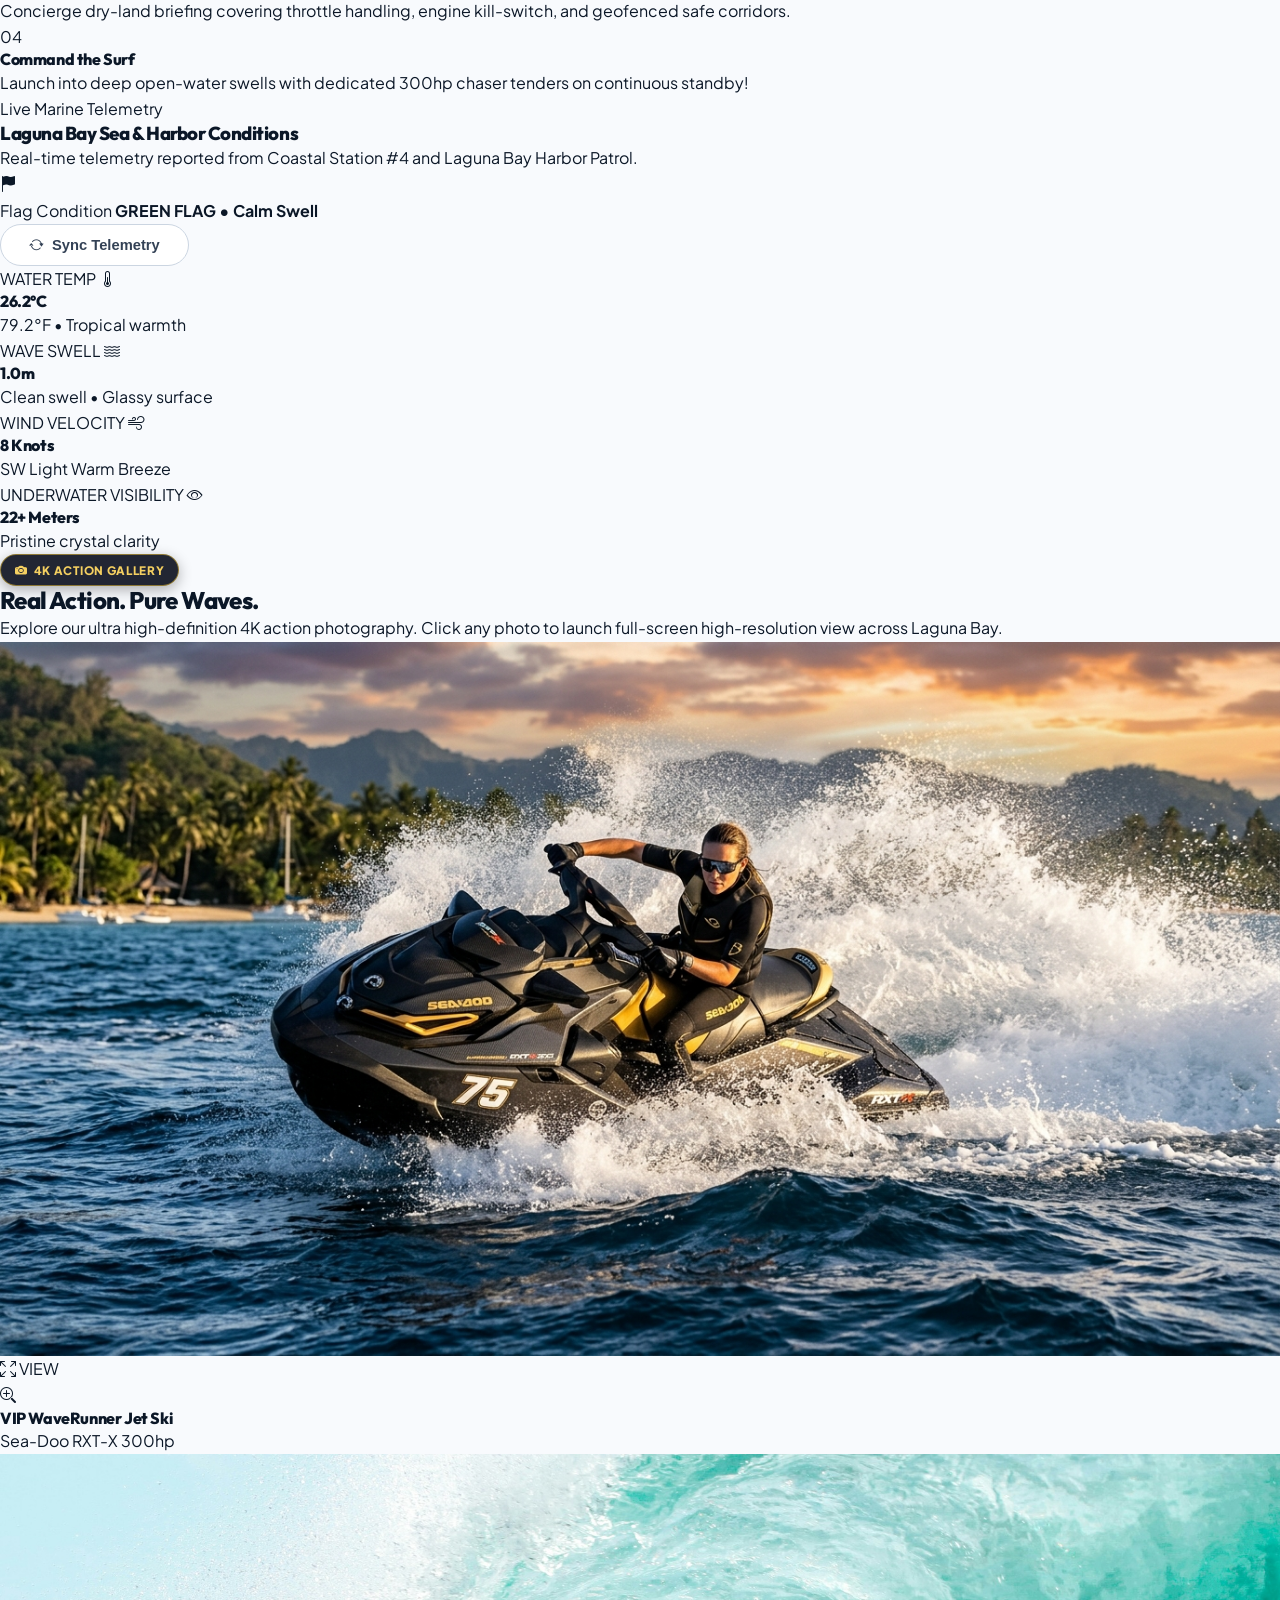
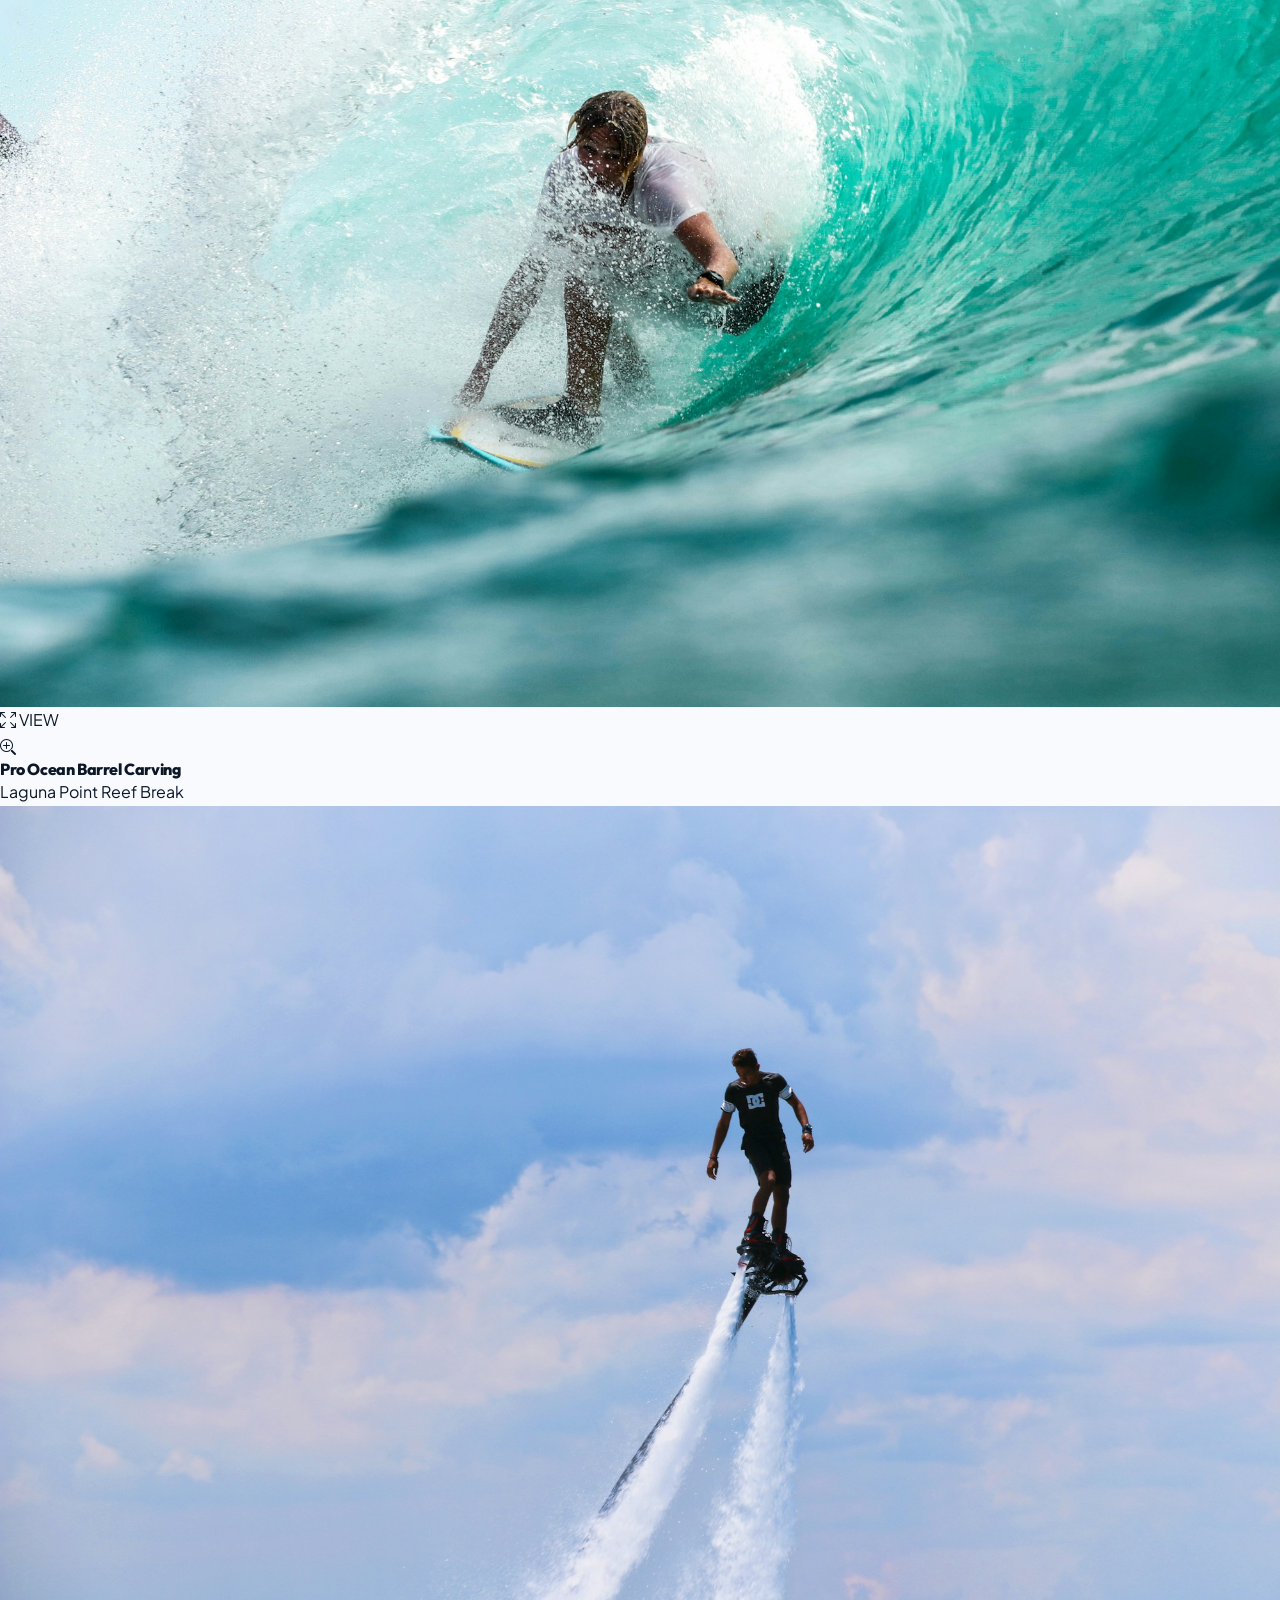
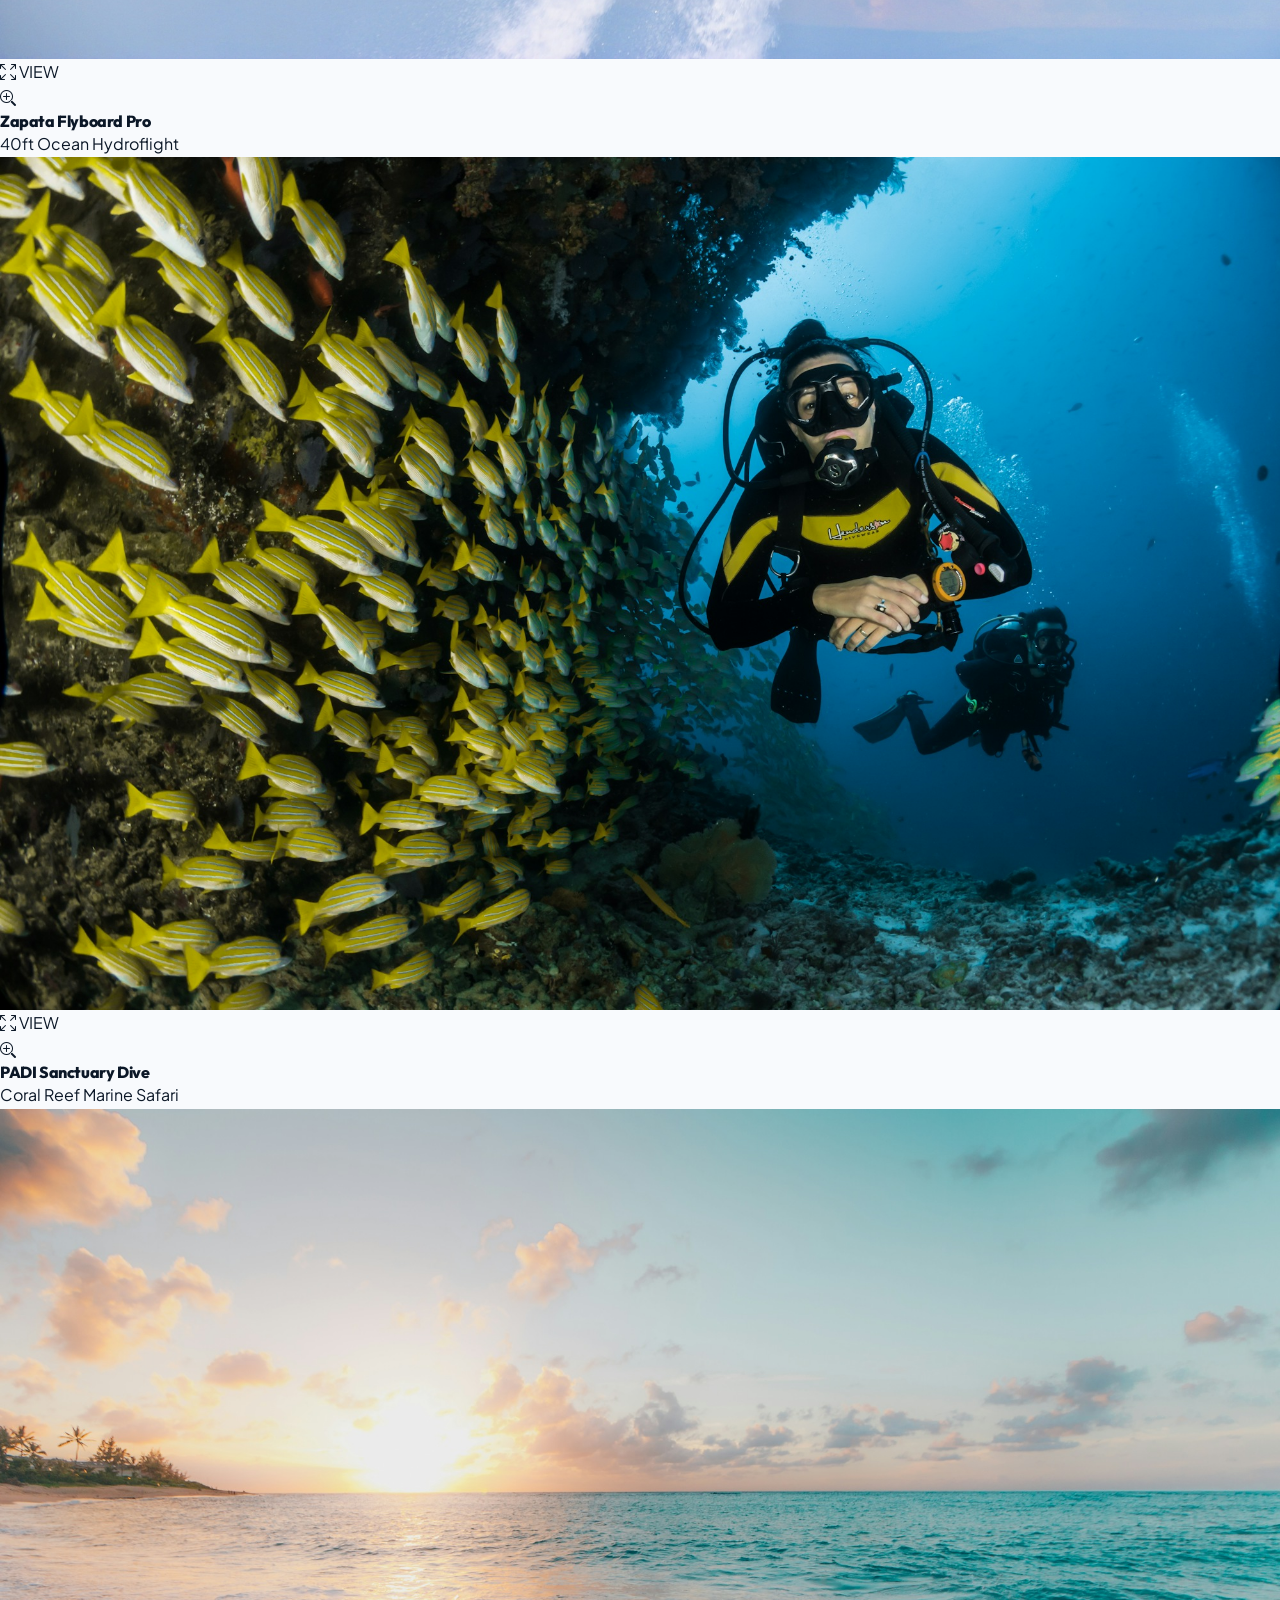
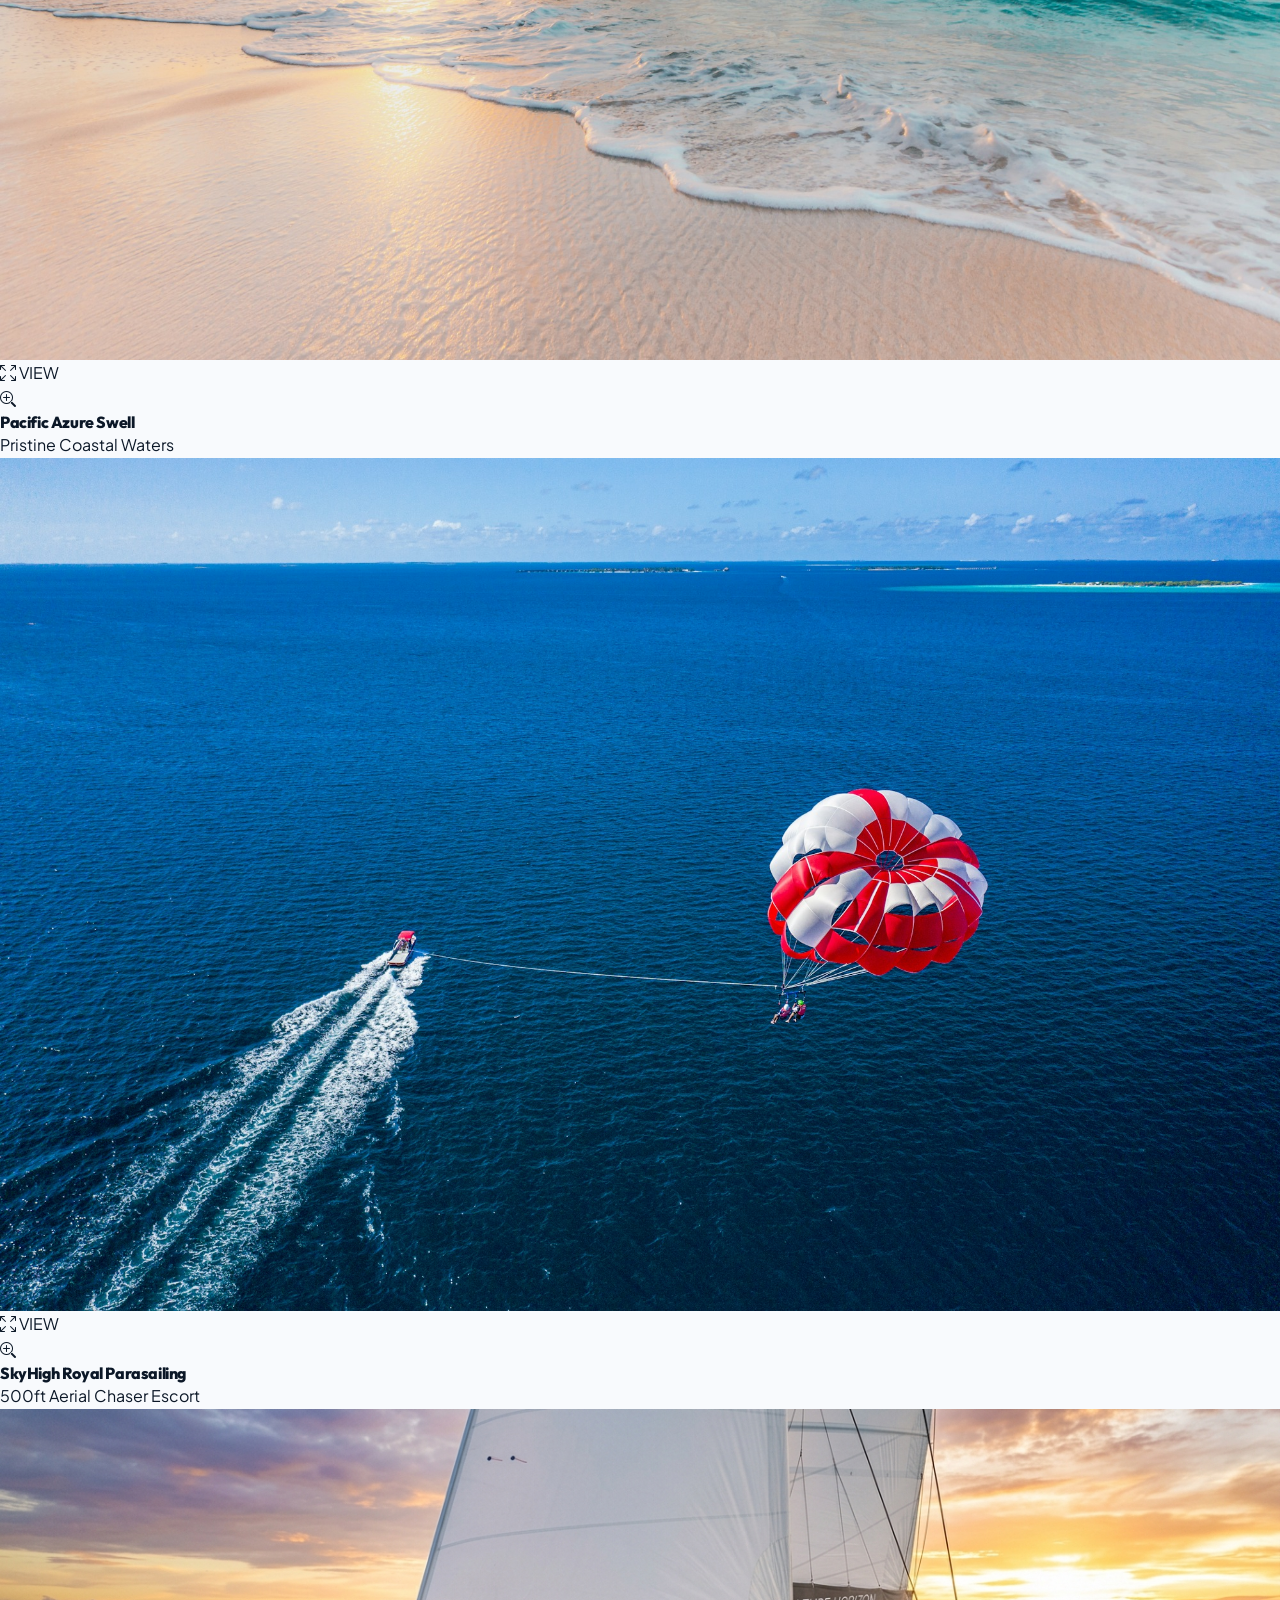
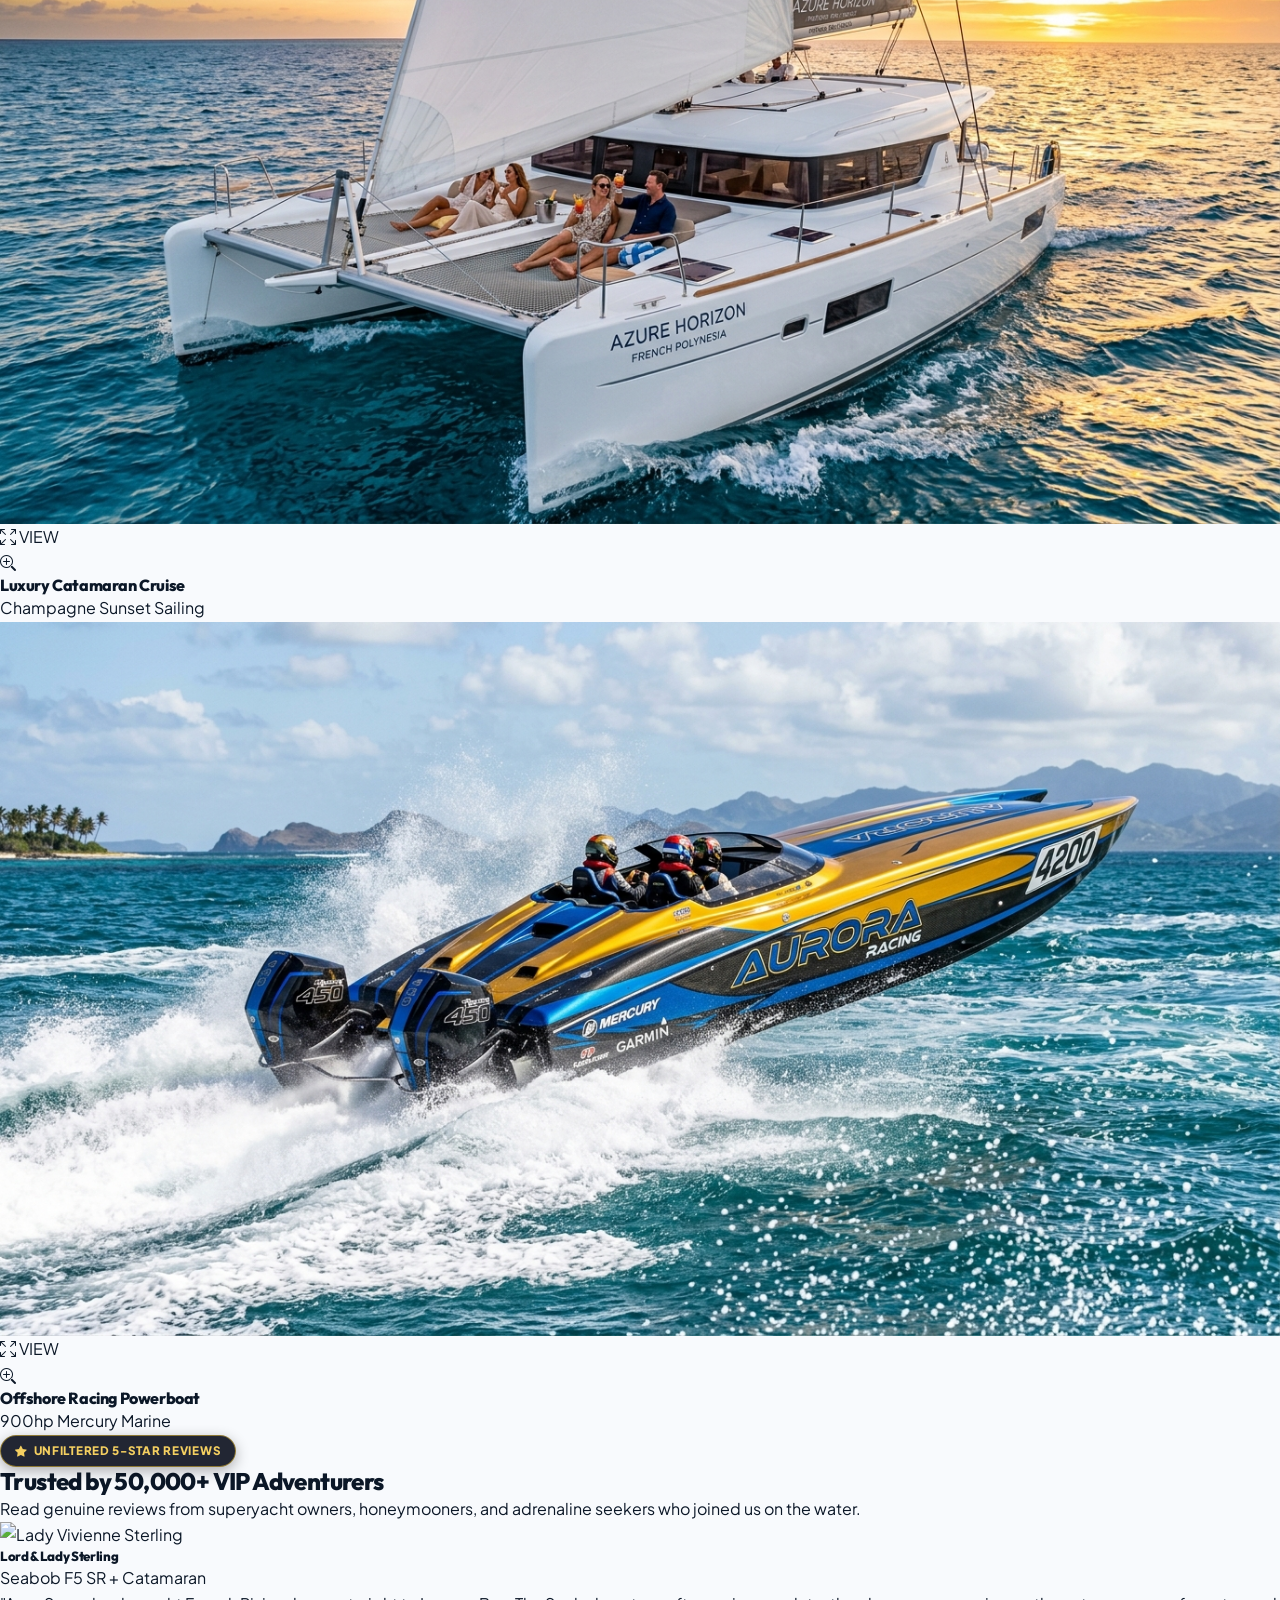
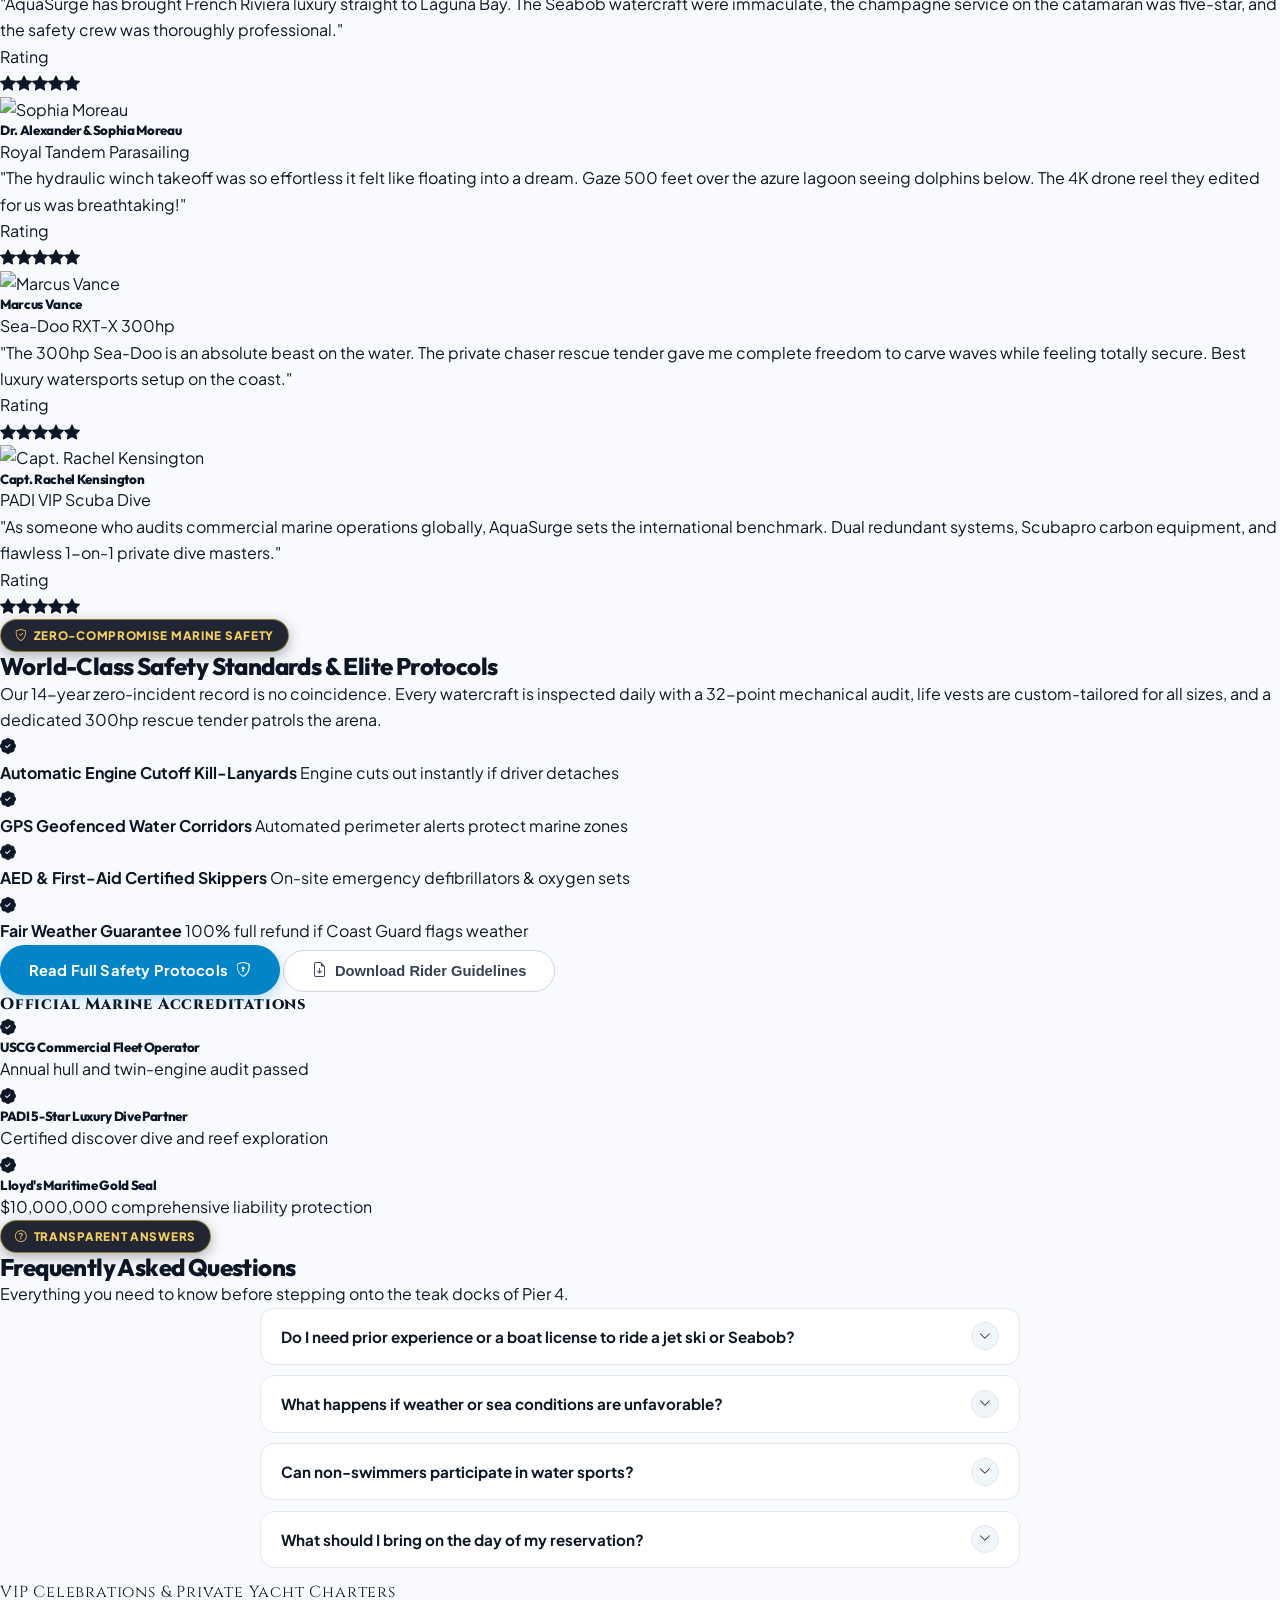
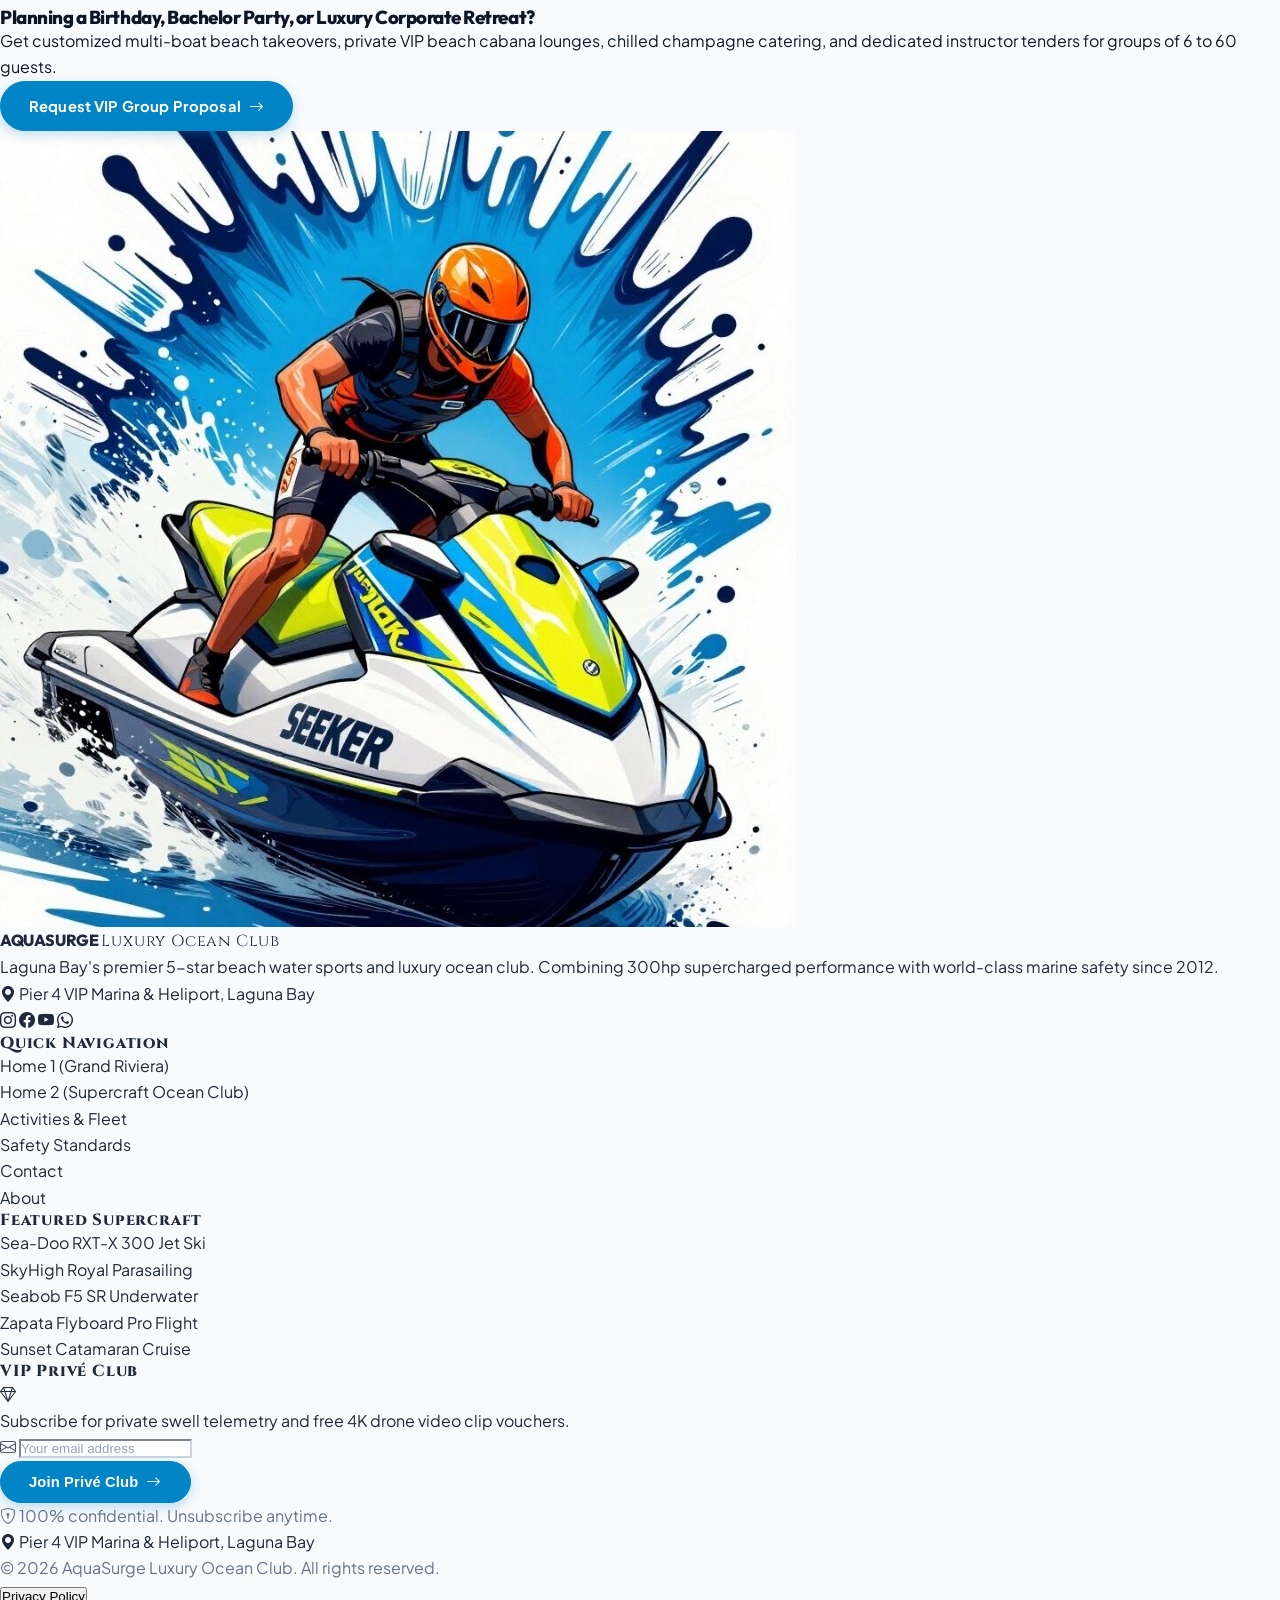
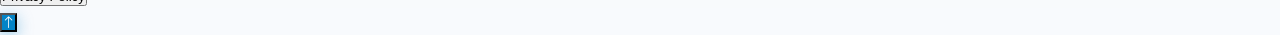
==== commit 66f43704: "feat(footer): add Privacy Policy link in bottom copyright bar with luxury modal" ====
--- a/index.html
+++ b/index.html
@@ -1566,8 +1566,9 @@
       </div>
 
       <!-- Bottom Bar -->
-      <div class="pt-8 text-center text-xs text-slate-500 dark:text-slate-400">
+      <div class="pt-8 flex flex-col sm:flex-row items-center justify-between gap-2.5 text-xs text-slate-500 dark:text-slate-400">
         <p>© 2026 AquaSurge Luxury Ocean Club. All rights reserved.</p>
+        <button type="button" onclick="AquaSurge.openModal('privacy-policy-modal')" class="hover:text-amber-600 dark:hover:text-amber-300 transition-colors cursor-pointer focus:outline-none">Privacy Policy</button>
       </div>
 
     </div>
@@ -1600,6 +1601,63 @@
     </div>
   </div>
 
+  <!-- Privacy Policy Modal -->
+  <div id="privacy-policy-modal" class="modal-overlay">
+    <div class="modal-container p-6 sm:p-8">
+      <!-- Modal Header -->
+      <div class="flex items-center justify-between pb-4 border-b border-slate-200 dark:border-slate-800 mb-5">
+        <div class="flex items-center gap-3">
+          <div class="w-10 h-10 rounded-xl bg-amber-500/10 text-amber-500 border border-amber-500/20 flex items-center justify-center text-lg flex-shrink-0">
+            <i class="bi bi-shield-check"></i>
+          </div>
+          <div>
+            <h3 class="text-xl font-bold font-heading text-slate-900 dark:text-white">AquaSurge Privacy Policy</h3>
+            <span class="text-[10px] font-crest uppercase tracking-widest text-amber-600 dark:text-amber-400 font-bold">5-Star VIP Maritime Data Protection</span>
+          </div>
+        </div>
+        <button type="button" data-modal-close="privacy-policy-modal" class="w-8 h-8 rounded-full bg-slate-100 dark:bg-slate-800 text-slate-500 hover:text-slate-900 dark:hover:text-white flex items-center justify-center transition-colors" aria-label="Close">
+          <i class="bi bi-x-lg text-sm"></i>
+        </button>
+      </div>
+
+      <!-- Modal Content -->
+      <div class="space-y-4 text-xs sm:text-sm text-slate-600 dark:text-slate-300 leading-relaxed">
+        <div class="p-3.5 rounded-2xl bg-amber-500/5 border border-amber-500/20 text-xs">
+          <strong class="text-amber-600 dark:text-amber-400 font-bold block mb-1">VIP Confidentiality Commitment</strong>
+          At AquaSurge Luxury Ocean Club, we hold guest discretion and maritime privacy to the highest global standards. We never sell, monetize, or expose VIP client data, voyage telemetry, or flight logs.
+        </div>
+
+        <div>
+          <h4 class="font-bold text-slate-900 dark:text-white mb-1">1. Information We Collect</h4>
+          <p>We collect essential reservation details (guest name, verified phone/WhatsApp, and email), vessel preferences, and onboard telemetry strictly required to coordinate coast guard safety manifests, dispatch harbor master launches, and fulfill concierge requests.</p>
+        </div>
+
+        <div>
+          <h4 class="font-bold text-slate-900 dark:text-white mb-1">2. Drone Cinematography &amp; Wave Telemetry</h4>
+          <p>Complimentary 4K drone cinematography vouchers and private swell telemetry logs captured during your voyage remain private to your party. Raw footage is delivered securely via encrypted links and automatically expunged after 30 days unless extended by request.</p>
+        </div>
+
+        <div>
+          <h4 class="font-bold text-slate-900 dark:text-white mb-1">3. Payment &amp; Reservation Encryption</h4>
+          <p>Financial transactions are processed exclusively through PCI-DSS Level 1 certified gateways with end-to-end 256-bit TLS encryption. No raw payment credentials or credit card numbers are ever stored on local marina servers.</p>
+        </div>
+
+        <div>
+          <h4 class="font-bold text-slate-900 dark:text-white mb-1">4. Your Privacy Rights &amp; Concierge Contact</h4>
+          <p>You may request an immediate summary or deletion of your guest records at any time. For privacy inquiries, contact our Master Harbor Concierge directly at <a href="mailto:concierge@aquasurge-ocean.com" class="text-amber-500 font-bold hover:underline">concierge@aquasurge-ocean.com</a> or visit our Pier 4 VIP Marina Headquarters.</p>
+        </div>
+      </div>
+
+      <!-- Modal Footer -->
+      <div class="mt-6 pt-4 border-t border-slate-200 dark:border-slate-800 flex items-center justify-between text-xs text-slate-500 dark:text-slate-400">
+        <span>Effective 2026 Season • Pier 4 Laguna Bay</span>
+        <button type="button" data-modal-close="privacy-policy-modal" class="btn-primary py-2 px-5 rounded-full text-xs font-bold">
+          Understood
+        </button>
+      </div>
+    </div>
+  </div>
+
   <!-- Back to Top Button -->
   <button type="button" class="back-to-top-btn fixed bottom-8 right-8 w-12 h-12 rounded-full bg-gradient-to-tr from-amber-400 to-yellow-300 text-slate-950 shadow-2xl flex items-center justify-center hover:scale-110 transition-all opacity-0 pointer-events-none z-50 font-bold" aria-label="Back to Top">
     <i class="bi bi-arrow-up text-lg"></i>
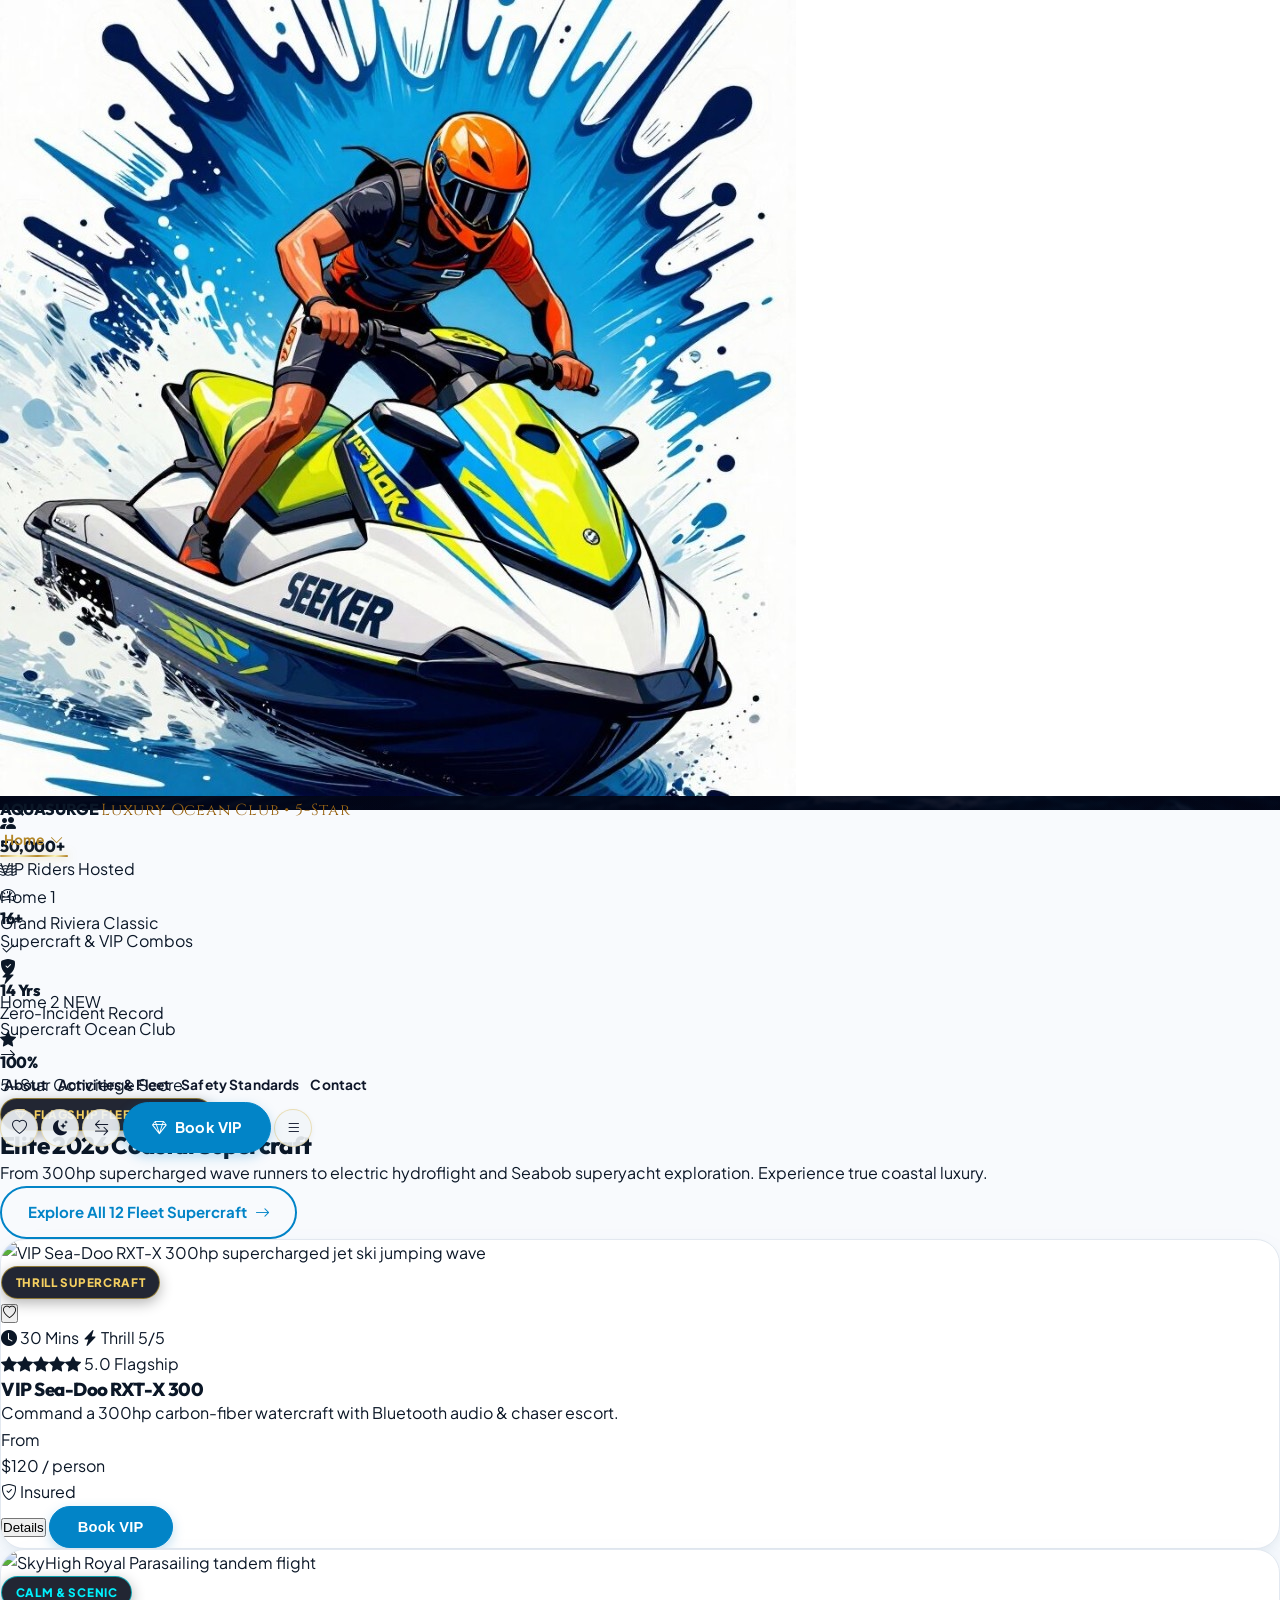
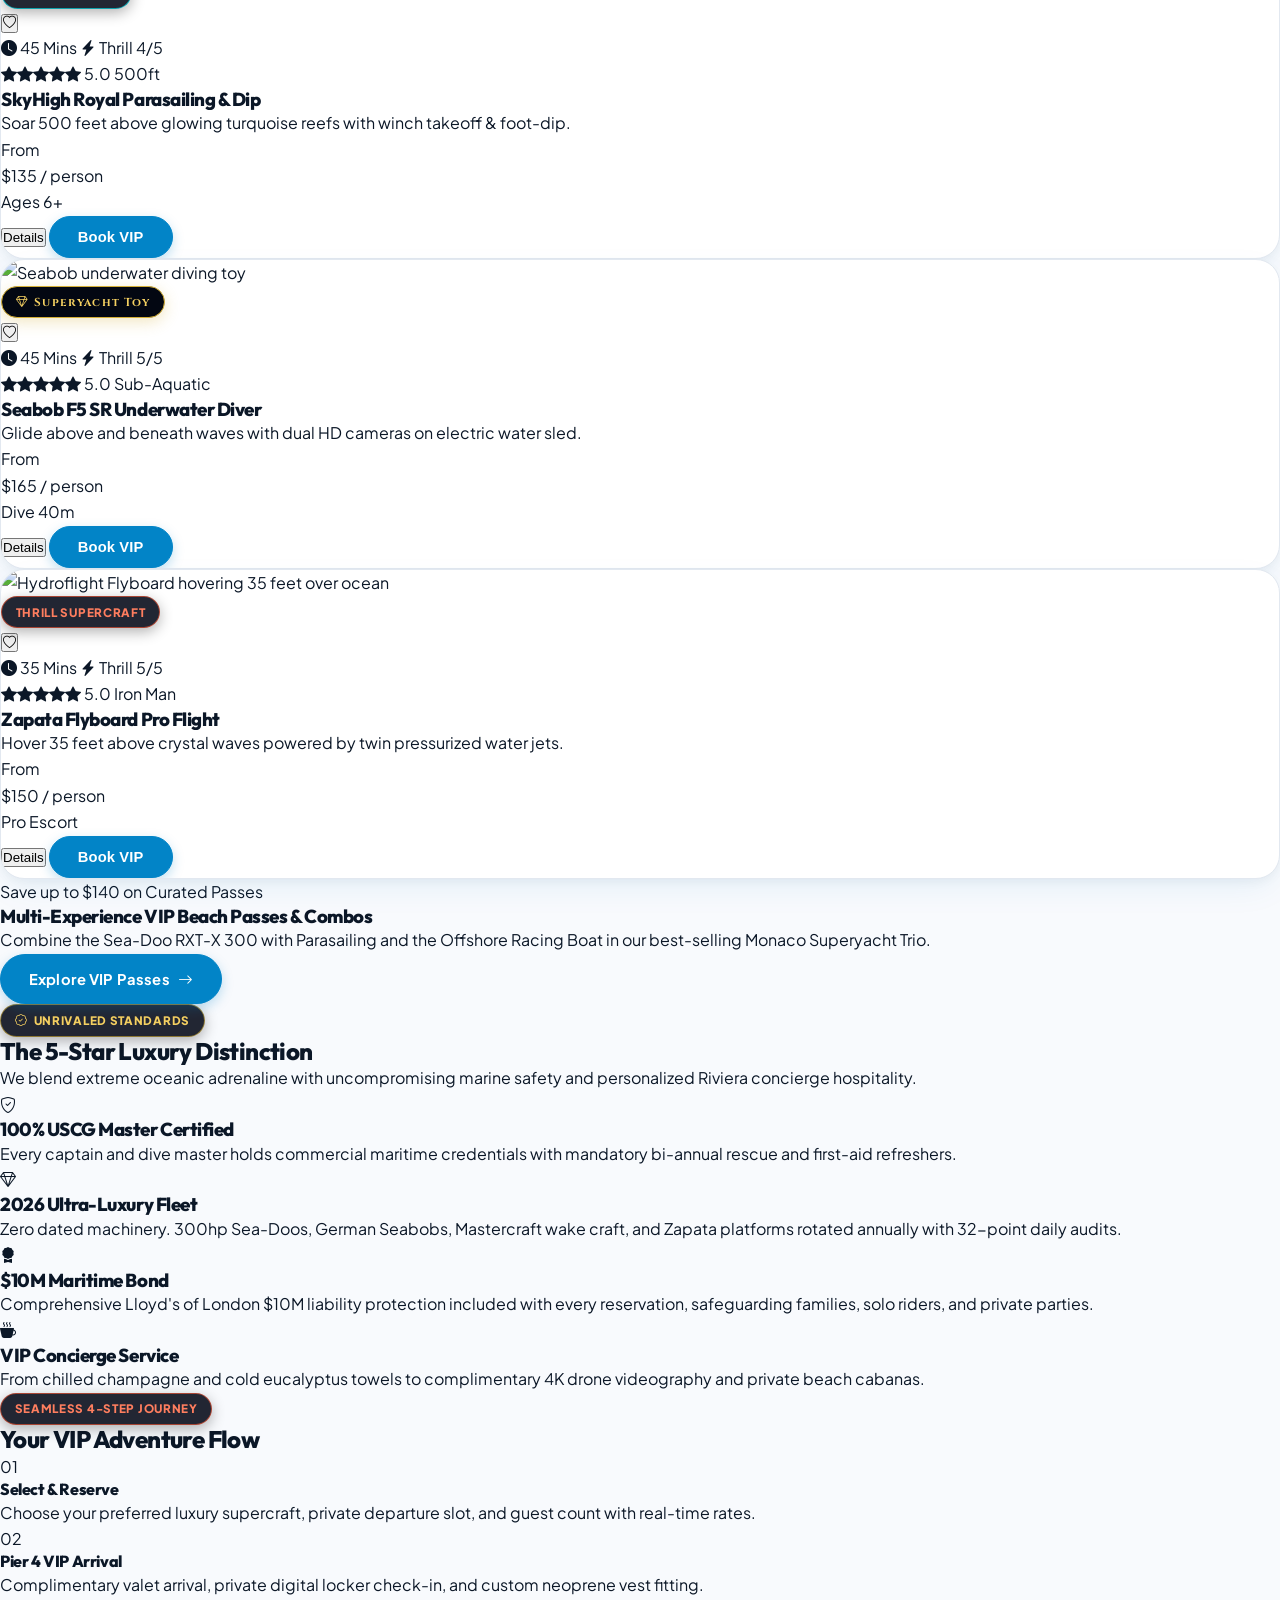
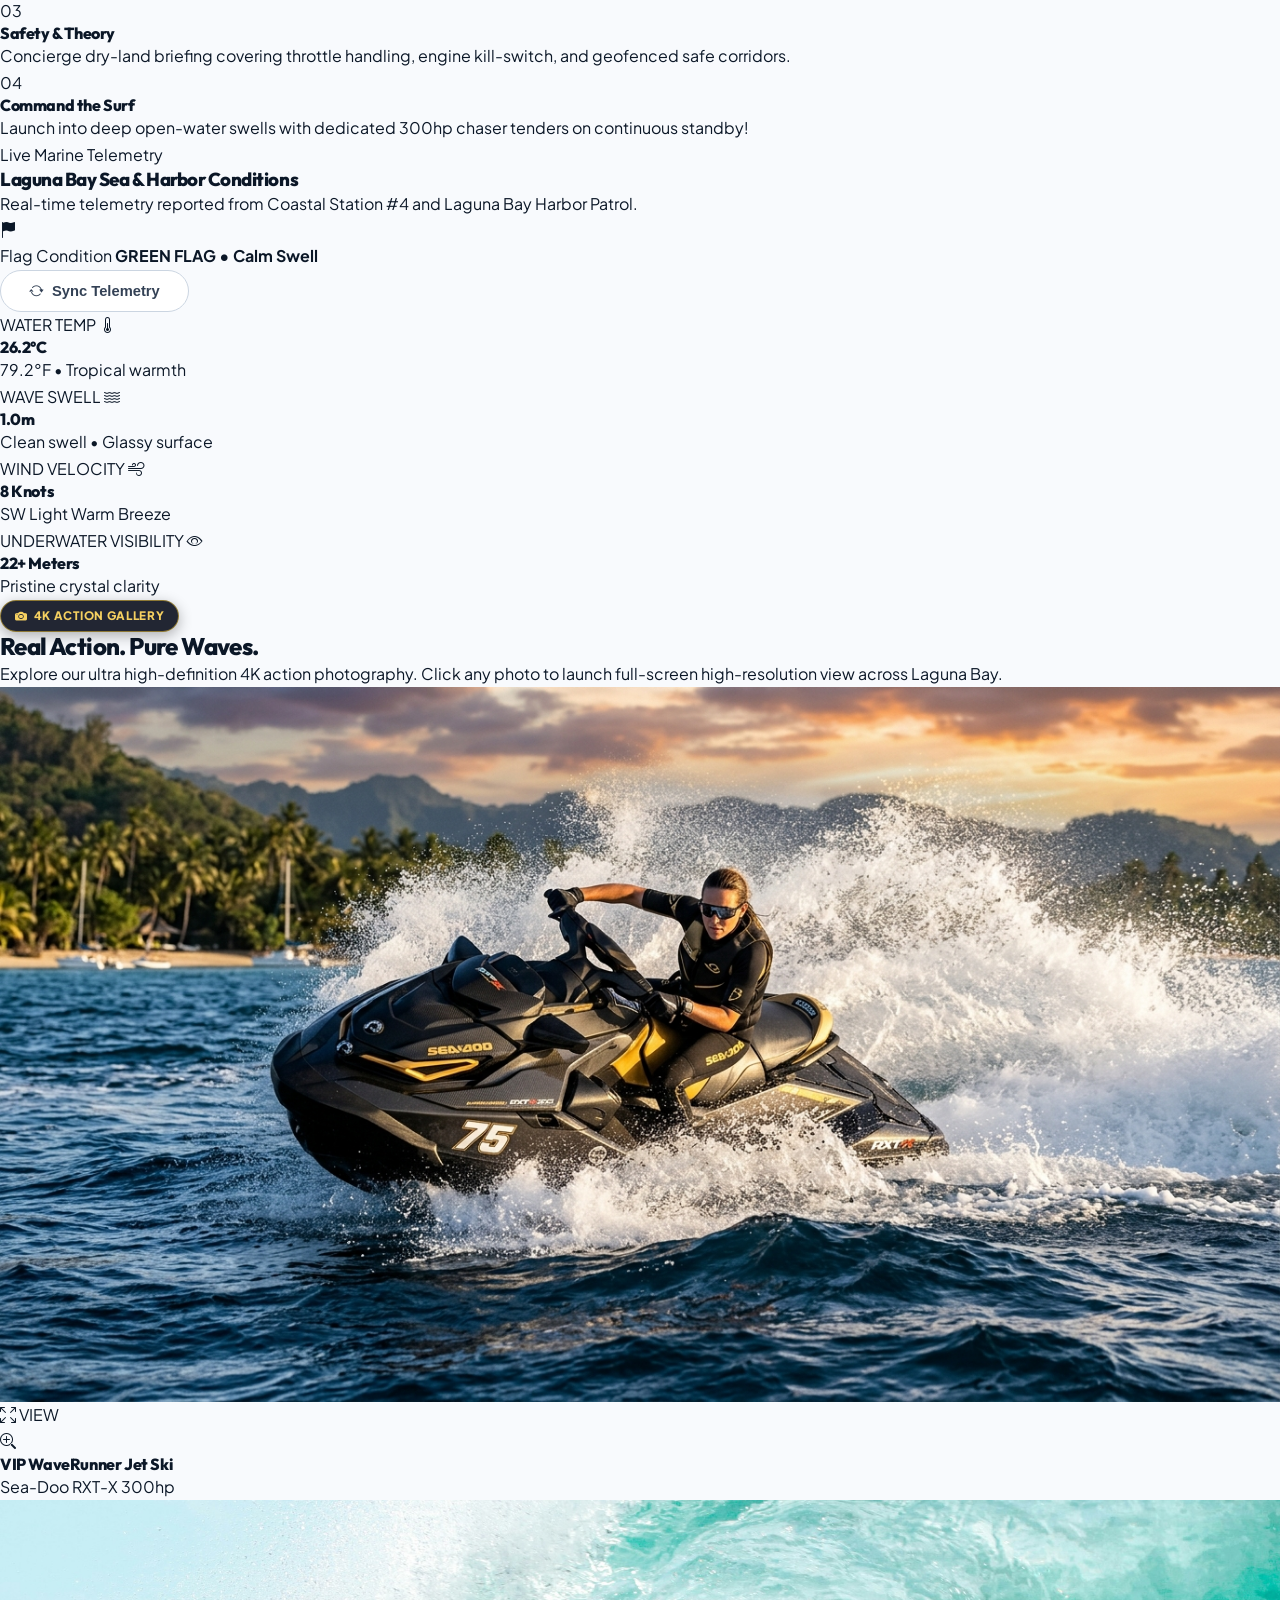
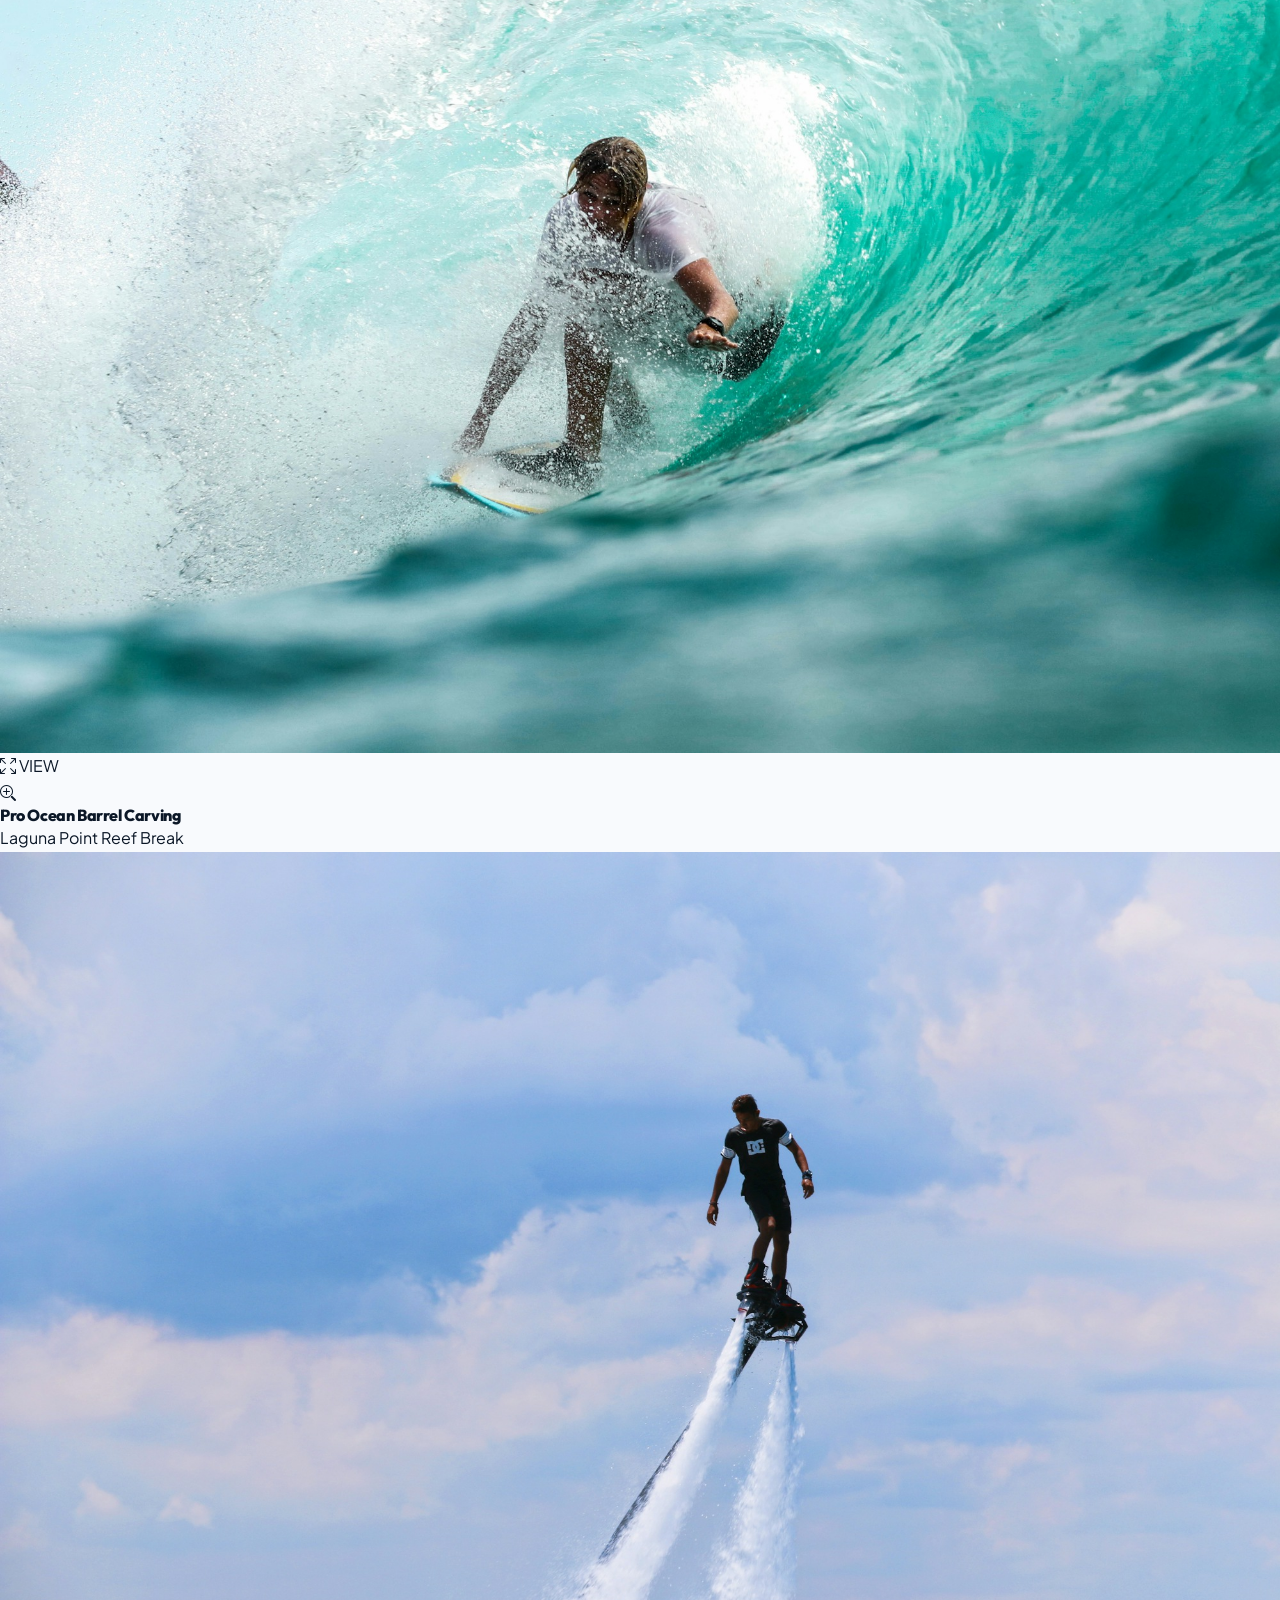
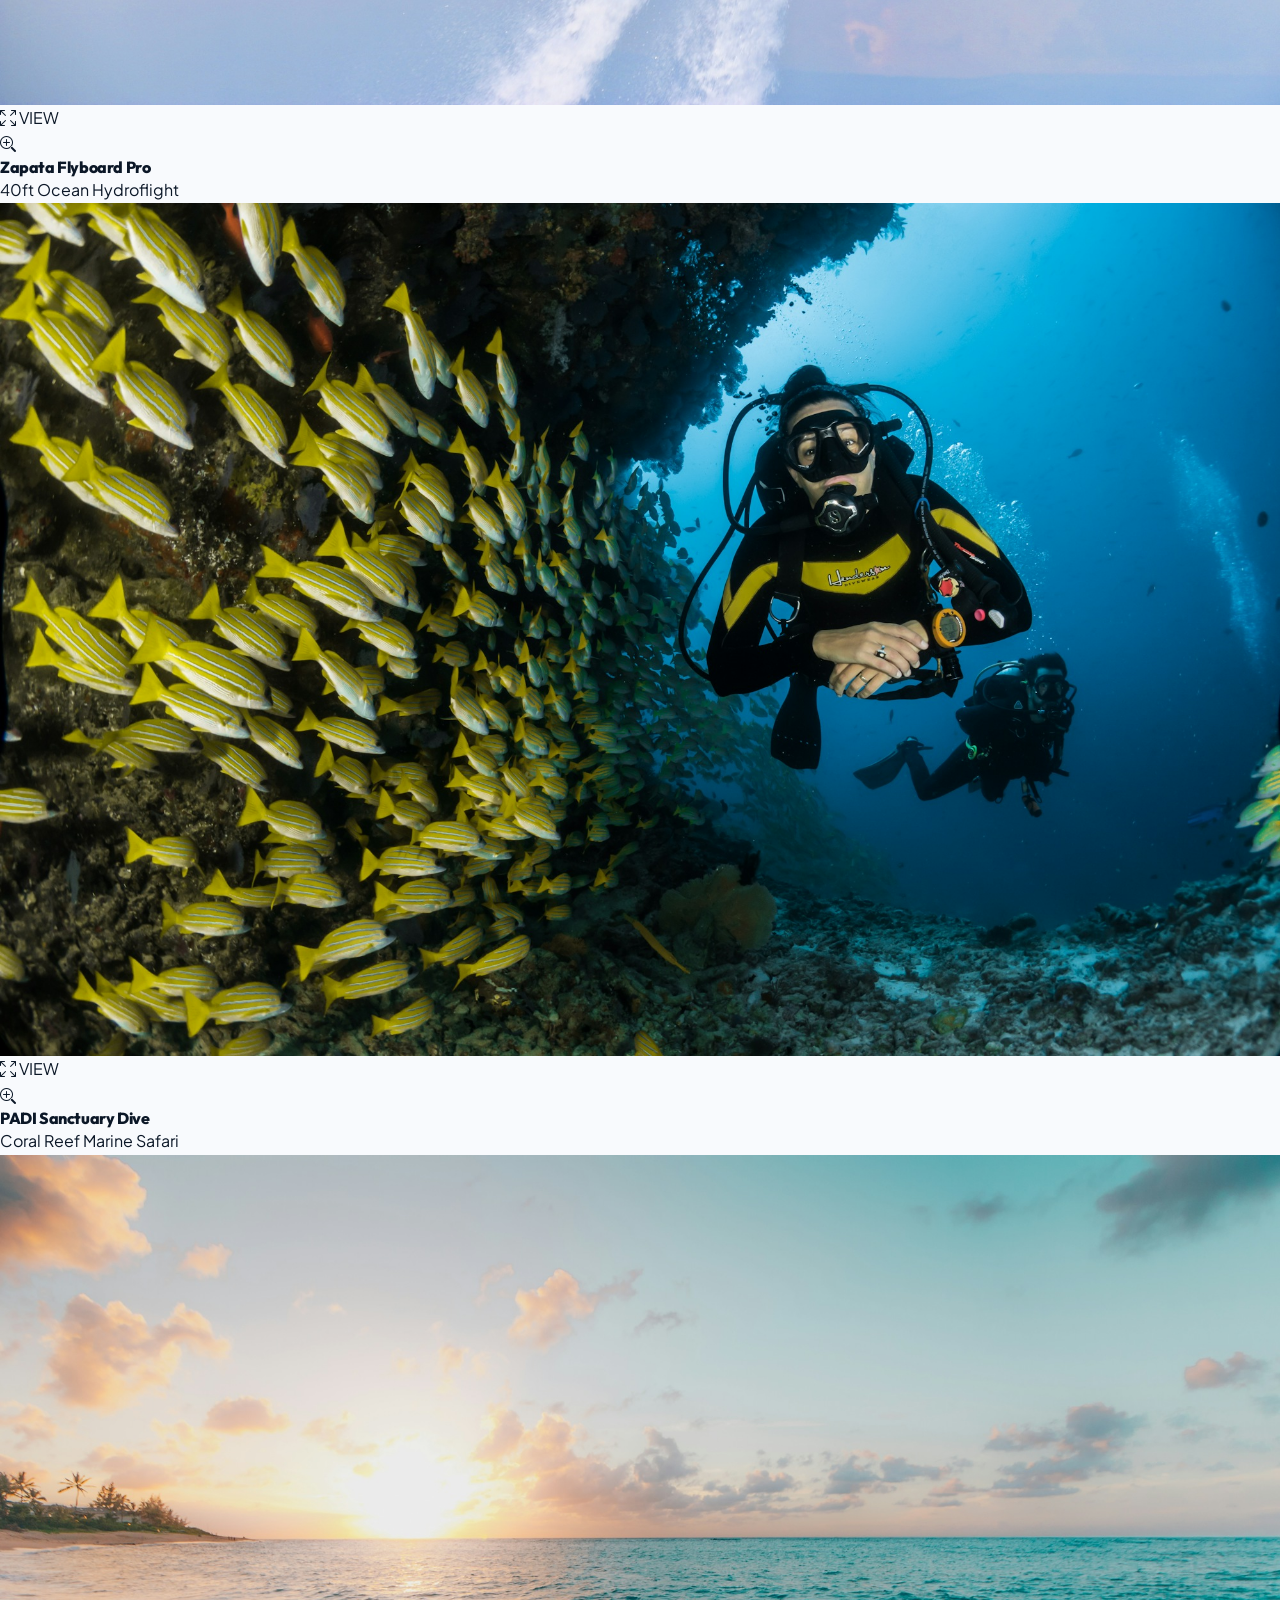
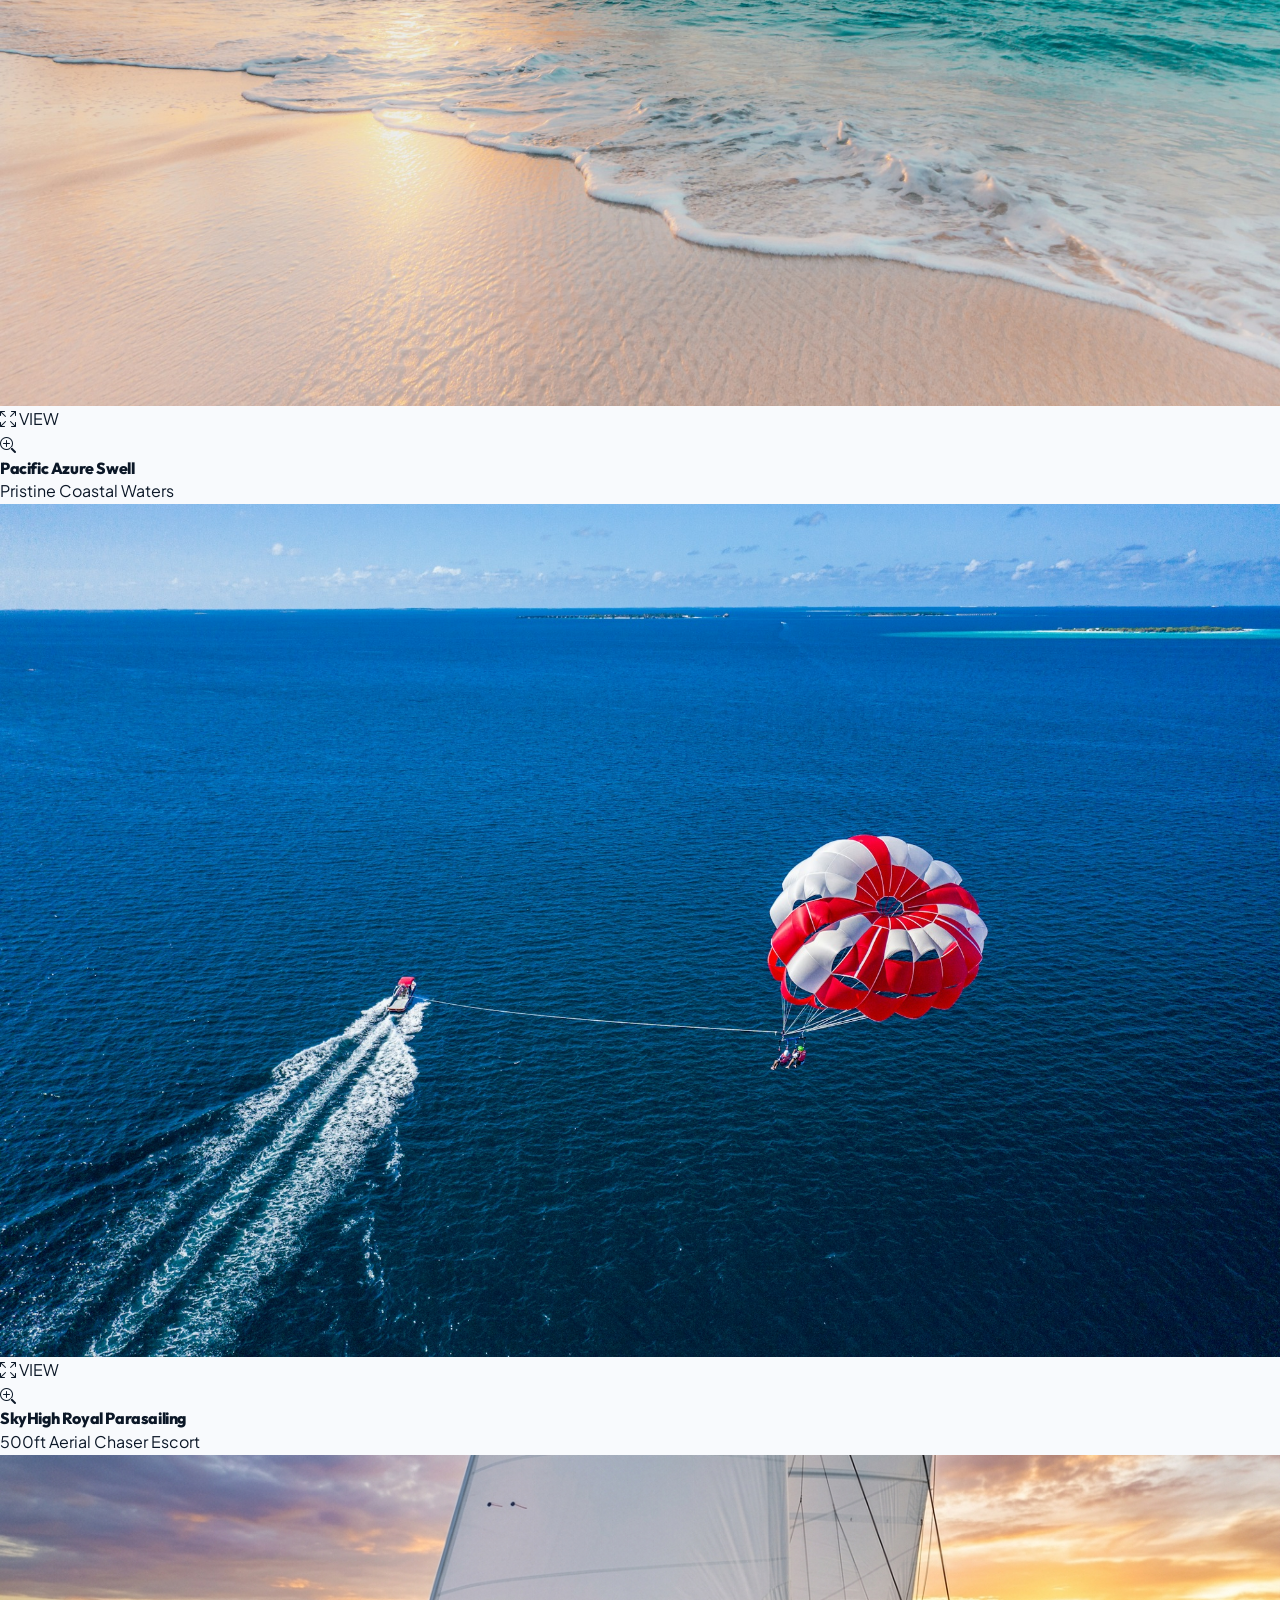
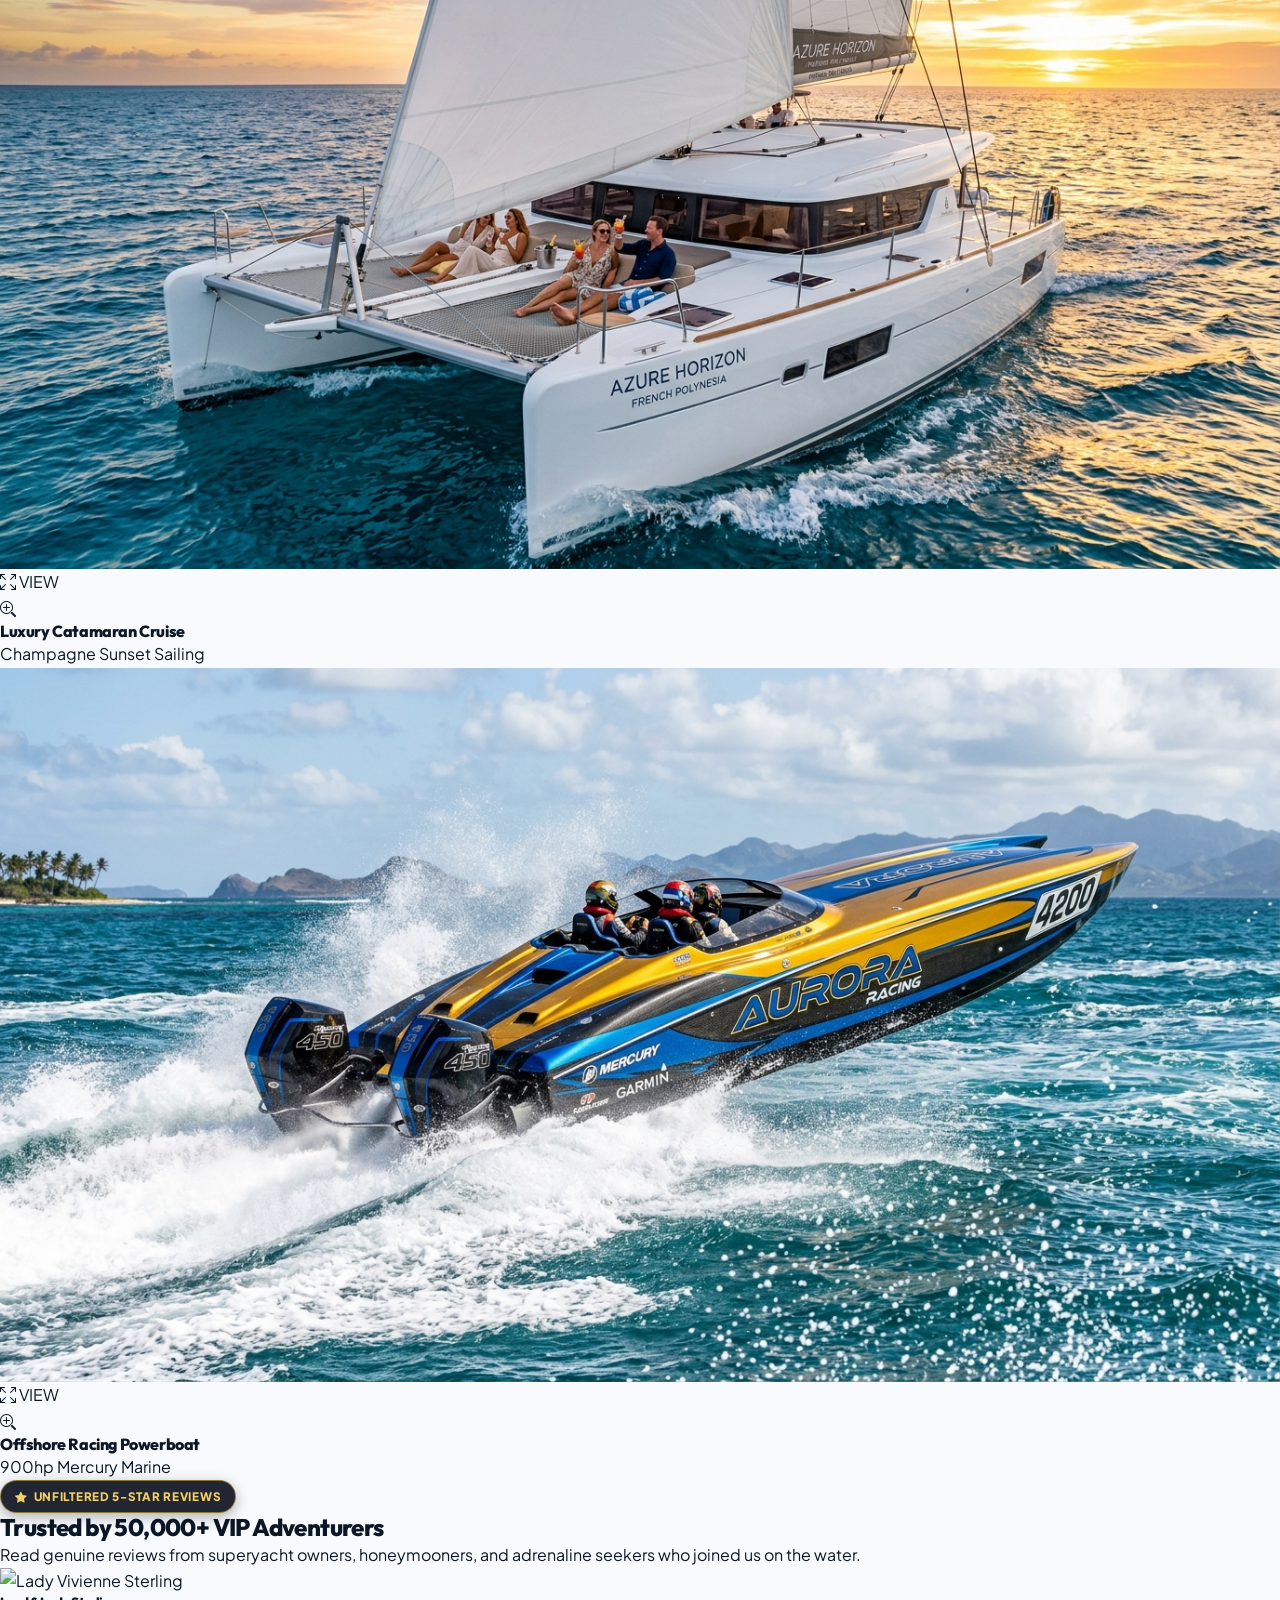
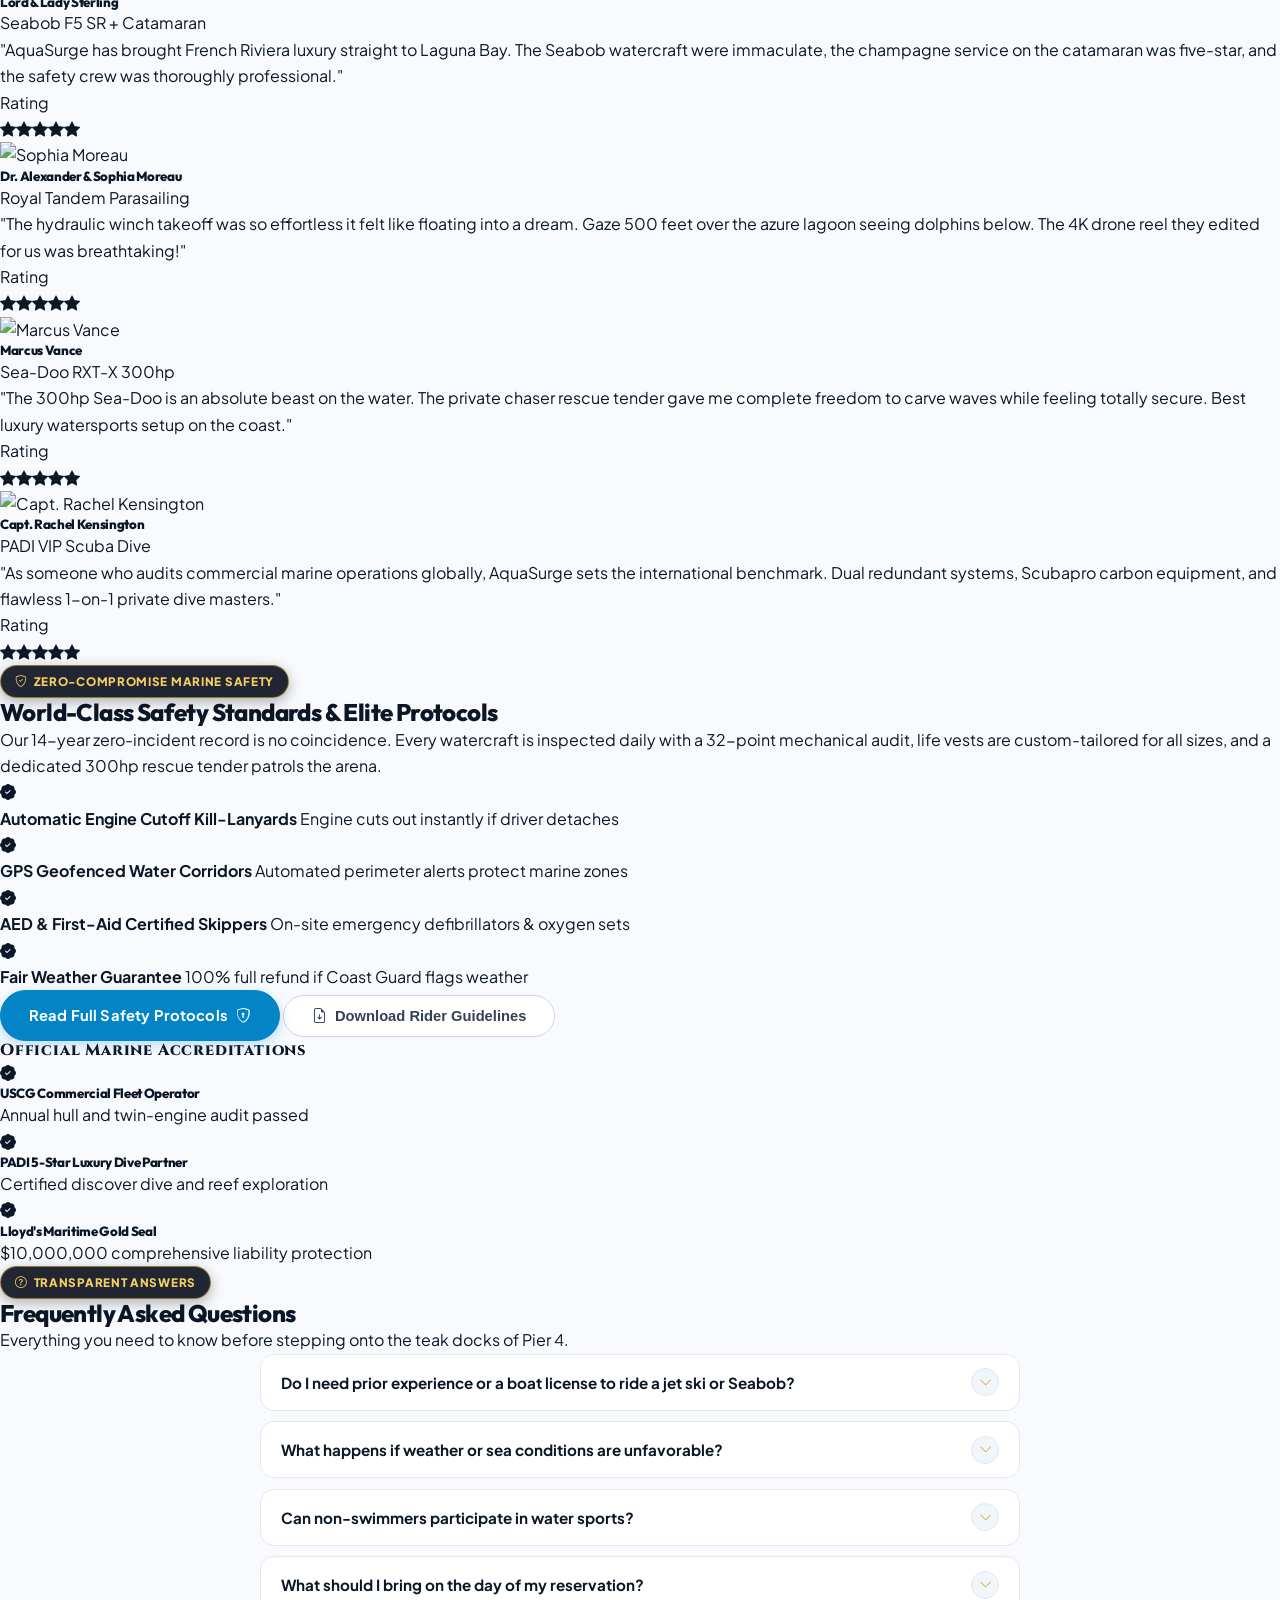
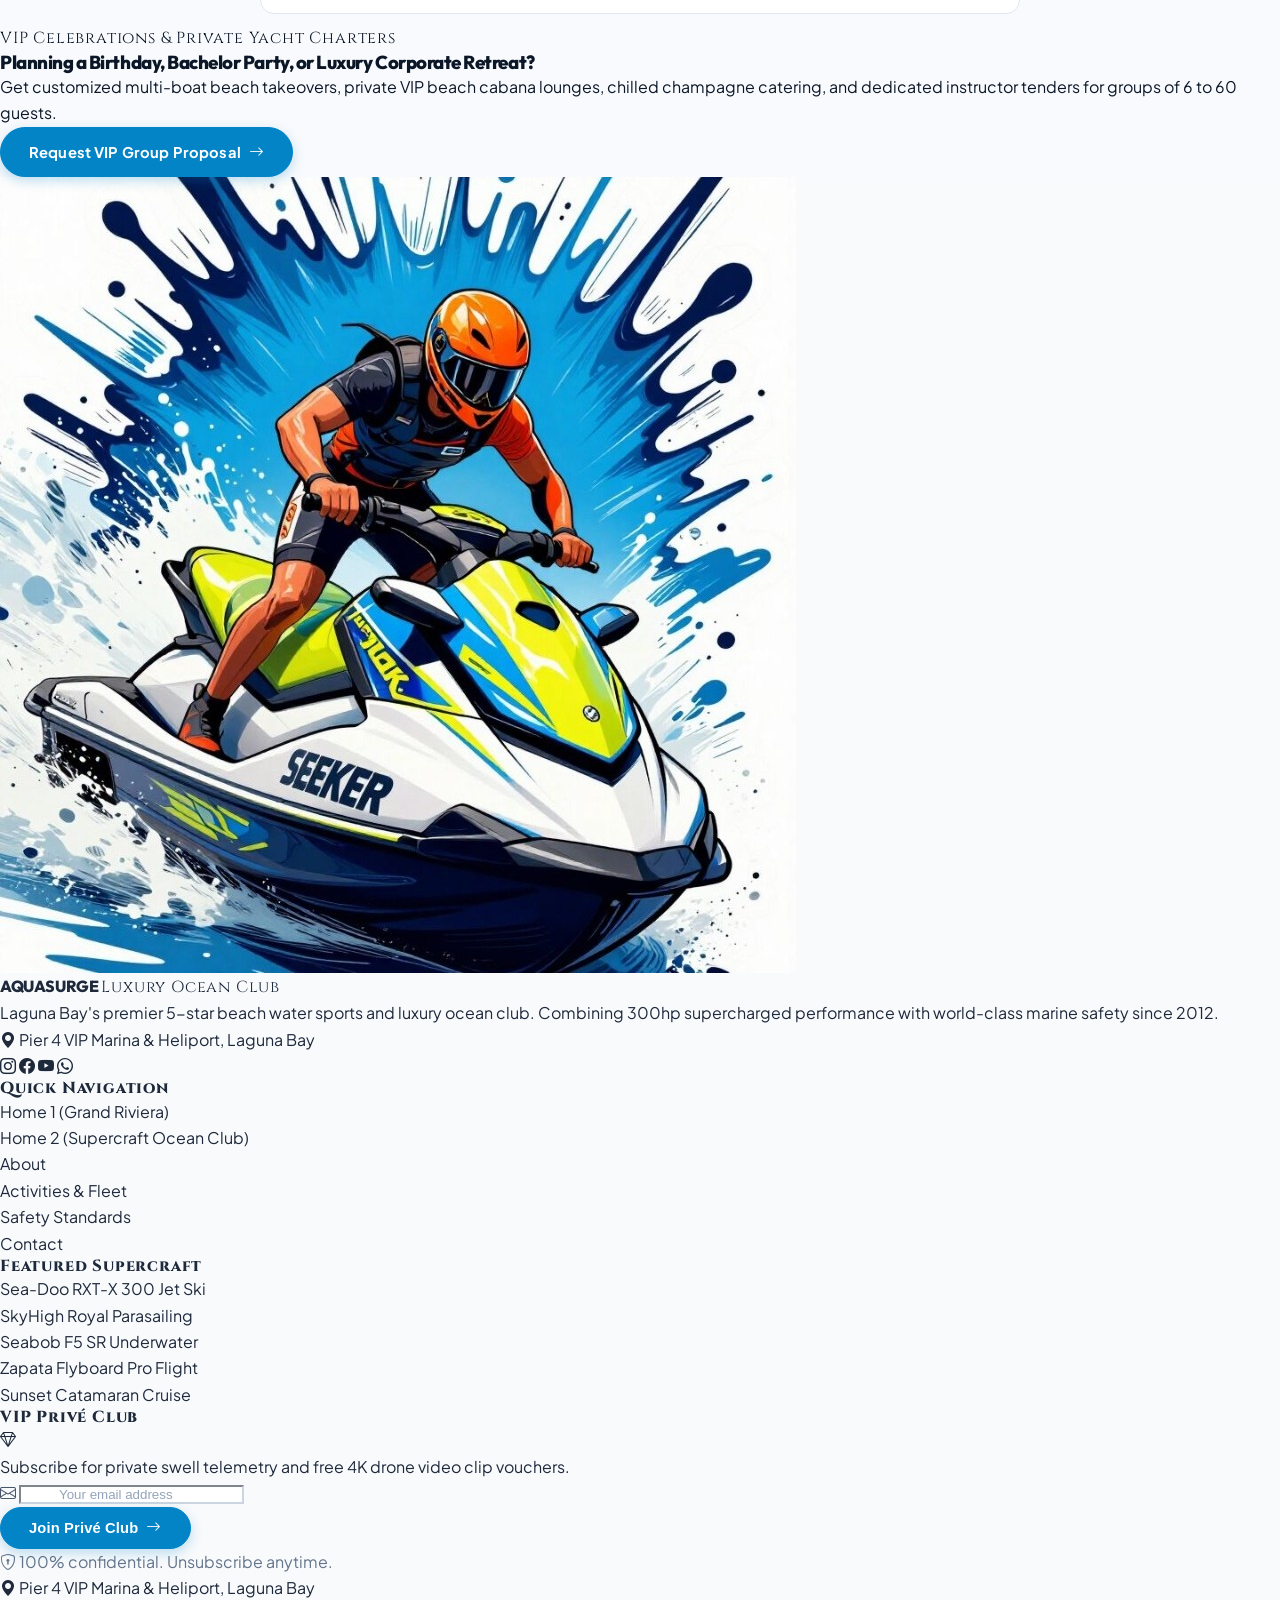
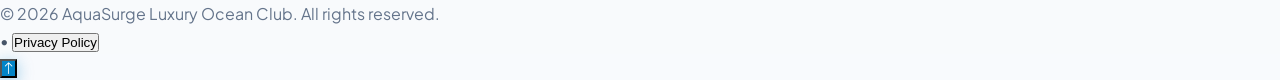
==== commit 4fed0c8e: "fix(responsive): optimize mobile alignment, drawer scrolling, typography, and card padding across al" ====
--- a/index.html
+++ b/index.html
@@ -109,7 +109,7 @@
         <div class="relative group">
           <a href="index.html" class="nav-link active inline-flex items-center gap-1.5 cursor-pointer">
             <span>Home</span>
-            <i class="bi bi-chevron-down text-[10px] opacity-70 group-hover:rotate-180 transition-transform duration-200"></i>
+            <i class="bi bi-chevron-down text-xs text-amber-500 font-bold group-hover:rotate-180 transition-transform duration-200"></i>
           </a>
           <!-- Dropdown Menu -->
           <div class="absolute top-full left-0 pt-2 hidden group-hover:block transition-all duration-200 z-50">
@@ -138,10 +138,10 @@
           </div>
         </div>
 
+        <a href="about.html" class="nav-link">About</a>
         <a href="activities.html" class="nav-link">Activities & Fleet</a>
         <a href="safety.html" class="nav-link">Safety Standards</a>
         <a href="contact.html" class="nav-link">Contact</a>
-        <a href="about.html" class="nav-link">About</a>
       </nav>
 
       <!-- Right Action Controls (Resized Proportions) -->
@@ -189,7 +189,7 @@
           </div>
         </div>
         <div>
-          <span class="font-heading font-black text-xl text-slate-900 dark:text-white">AQUASURGE</span>
+          <span class="font-heading font-black text-lg text-slate-900 dark:text-white">AQUASURGE</span>
           <span class="block text-[8px] uppercase font-crest tracking-widest text-amber-500 font-bold">Luxury Ocean Club</span>
         </div>
       </div>
@@ -198,38 +198,38 @@
       </button>
     </div>
 
-    <nav class="flex flex-col gap-2 py-6">
+    <nav class="flex flex-col gap-1.5 py-4">
       <div class="space-y-1 pb-2 border-b border-slate-200 dark:border-slate-800">
         <div class="px-4 py-1 text-[10px] font-bold uppercase tracking-wider text-slate-400">Home Demos</div>
-        <a href="index.html" class="px-4 py-2.5 rounded-xl font-bold text-amber-500 bg-amber-500/10 flex items-center justify-between">
+        <a href="index.html" class="px-4 py-2.5 rounded-xl font-semibold text-amber-500 bg-amber-500/10 flex items-center justify-between">
           <span class="flex items-center gap-2.5 text-xs"><i class="bi bi-water"></i> Home 1 (Grand Riviera)</span>
           <i class="bi bi-check2 text-xs"></i>
         </a>
-        <a href="home-2.html" class="px-4 py-2.5 rounded-xl font-bold text-slate-700 dark:text-slate-200 hover:bg-slate-100 dark:hover:bg-slate-800/60 flex items-center justify-between">
+        <a href="home-2.html" class="px-4 py-2.5 rounded-xl font-semibold text-slate-700 dark:text-slate-200 hover:bg-slate-100 dark:hover:bg-slate-800/60 flex items-center justify-between">
           <span class="flex items-center gap-2.5 text-xs"><i class="bi bi-lightning-charge-fill text-amber-500"></i> Home 2 (Supercraft Ocean Club) <span class="bg-amber-400 text-slate-950 text-[9px] font-black px-1.5 py-0.5 rounded-full">NEW</span></span>
           <i class="bi bi-chevron-right text-xs"></i>
         </a>
       </div>
-      <a href="activities.html" class="px-4 py-3 rounded-xl font-bold text-slate-700 dark:text-slate-200 hover:bg-slate-100 dark:hover:bg-slate-800/60 flex items-center justify-between">
-        <span class="flex items-center gap-3"><i class="bi bi-compass"></i> Activities & Fleet</span>
+      <a href="about.html" class="px-4 py-2.5 rounded-xl font-semibold text-slate-700 dark:text-slate-200 hover:bg-slate-100 dark:hover:bg-slate-800/60 flex items-center justify-between">
+        <span class="flex items-center gap-2.5 text-xs"><i class="bi bi-info-circle text-amber-500"></i> About</span>
         <i class="bi bi-chevron-right text-xs"></i>
       </a>
-      <a href="safety.html" class="px-4 py-3 rounded-xl font-bold text-slate-700 dark:text-slate-200 hover:bg-slate-100 dark:hover:bg-slate-800/60 flex items-center justify-between">
-        <span class="flex items-center gap-3"><i class="bi bi-shield-check"></i> Safety Standards</span>
+      <a href="activities.html" class="px-4 py-2.5 rounded-xl font-semibold text-slate-700 dark:text-slate-200 hover:bg-slate-100 dark:hover:bg-slate-800/60 flex items-center justify-between">
+        <span class="flex items-center gap-2.5 text-xs"><i class="bi bi-compass text-amber-500"></i> Activities & Fleet</span>
         <i class="bi bi-chevron-right text-xs"></i>
       </a>
-      <a href="contact.html" class="px-4 py-3 rounded-xl font-bold text-slate-700 dark:text-slate-200 hover:bg-slate-100 dark:hover:bg-slate-800/60 flex items-center justify-between">
-        <span class="flex items-center gap-3"><i class="bi bi-envelope"></i> Contact</span>
+      <a href="safety.html" class="px-4 py-2.5 rounded-xl font-semibold text-slate-700 dark:text-slate-200 hover:bg-slate-100 dark:hover:bg-slate-800/60 flex items-center justify-between">
+        <span class="flex items-center gap-2.5 text-xs"><i class="bi bi-shield-check text-amber-500"></i> Safety Standards</span>
         <i class="bi bi-chevron-right text-xs"></i>
       </a>
-      <a href="about.html" class="px-4 py-3 rounded-xl font-bold text-slate-700 dark:text-slate-200 hover:bg-slate-100 dark:hover:bg-slate-800/60 flex items-center justify-between">
-        <span class="flex items-center gap-3"><i class="bi bi-info-circle"></i> About</span>
+      <a href="contact.html" class="px-4 py-2.5 rounded-xl font-semibold text-slate-700 dark:text-slate-200 hover:bg-slate-100 dark:hover:bg-slate-800/60 flex items-center justify-between">
+        <span class="flex items-center gap-2.5 text-xs"><i class="bi bi-envelope text-amber-500"></i> Contact</span>
         <i class="bi bi-chevron-right text-xs"></i>
       </a>
     </nav>
 
     <!-- Mobile Drawer Footer Info -->
-    <div class="mt-auto pt-4 border-t border-slate-200 dark:border-slate-800 space-y-3">
+    <div class="mt-auto pt-4 border-t border-slate-200 dark:border-slate-800">
       <!-- Mobile Quick Preferences (Theme & RTL) -->
       <div class="grid grid-cols-2 gap-2">
         <button type="button" class="theme-toggle-btn py-2 px-3 rounded-xl bg-slate-100 dark:bg-slate-800/80 hover:bg-slate-200 dark:hover:bg-slate-700 font-bold text-xs flex items-center justify-center gap-2 text-slate-700 dark:text-slate-200 transition-colors" aria-label="Toggle Theme Mode">
@@ -241,18 +241,6 @@
           <span class="rtl-status-label">RTL Layout</span>
         </button>
       </div>
-
-      <div class="flex items-center gap-3 text-xs text-slate-500 dark:text-slate-400 pt-1">
-        <i class="bi bi-geo-alt-fill text-amber-500 text-base"></i>
-        <span>Pier 4 VIP Marina & Heliport, Laguna Bay</span>
-      </div>
-      <div class="flex items-center gap-3 text-xs text-slate-500 dark:text-slate-400">
-        <i class="bi bi-telephone-fill text-amber-500 text-base"></i>
-        <span>+1 (800) 555-SURGE (24/7 VIP)</span>
-      </div>
-      <a href="booking.html#booking-form-section" class="btn-primary w-full py-3.5 text-center text-sm font-bold block rounded-full">
-        Reserve VIP Experience
-      </a>
     </div>
   </aside>
 
@@ -327,13 +315,13 @@
 
         <!-- Right Hero Floating Interactive Widget: Luxury Kiosk (Compact & Tailored) -->
         <div class="lg:col-span-5 flex justify-center lg:justify-end">
-          <div class="luxury-hero-card p-4 sm:p-5 text-white rounded-2xl w-full max-w-[390px] shadow-2xl">
-            <div class="flex items-center justify-between pb-2.5 mb-3 border-b border-amber-400/20">
+          <div class="luxury-hero-card text-white rounded-2xl w-full max-w-[390px] shadow-2xl">
+            <div class="flex items-center justify-between pb-3 mb-3 border-b border-amber-400/20">
               <div>
-                <span class="text-[10px] font-crest font-bold uppercase tracking-widest text-amber-400">Pier 4 VIP Kiosk</span>
-                <h3 class="text-base font-bold font-heading">Find Your Coastal Experience</h3>
-              </div>
-              <div class="w-8 h-8 rounded-xl bg-amber-400/20 text-amber-400 border border-amber-400/30 flex items-center justify-center text-sm shadow-md">
+                <span class="block text-[10.5px] font-crest font-bold uppercase tracking-widest text-amber-400 mb-0.5 leading-tight">Pier 4 VIP Kiosk</span>
+                <h3 class="text-base font-bold font-heading text-white leading-tight">Find Your Coastal Experience</h3>
+              </div>
+              <div class="w-8 h-8 rounded-xl bg-amber-400/20 text-amber-400 border border-amber-400/30 flex items-center justify-center text-sm shadow-md flex-shrink-0">
                 <i class="bi bi-gem"></i>
               </div>
             </div>
@@ -341,7 +329,7 @@
             <form action="booking.html#booking-form-section" method="GET" class="space-y-2.5">
               <div>
                 <label for="hero-activity" class="block text-[11px] font-semibold text-slate-300 mb-1">Select Experience</label>
-                <select id="hero-activity" name="activity" class="form-select bg-slate-900/90 border-slate-700 text-white rounded-xl text-xs py-2 px-3 focus:border-amber-400 w-full truncate">
+                <select id="hero-activity" name="activity" class="form-select bg-slate-900 border-slate-700 text-white rounded-xl text-xs py-2 px-3 w-full truncate">
                   <option value="act-1">Sea-Doo RXT-X 300hp Jet Ski ($120/pp)</option>
                   <option value="act-2">SkyHigh Tandem Parasailing ($135/pp)</option>
                   <option value="act-3">Seabob F5 SR Underwater Diver ($165/pp)</option>
@@ -378,7 +366,7 @@
               </div>
 
               <button type="submit" class="btn-primary w-full py-2.5 rounded-full font-bold text-xs shadow-md flex items-center justify-center gap-2">
-                <i class="bi bi-calendar-check"></i> Check Availability & Reserve
+                <i class="bi bi-calendar-check"></i> Check Availability & Book
               </button>
             </form>
           </div>
@@ -1513,10 +1501,10 @@
             <ul class="space-y-2.5 text-xs text-slate-600 dark:text-slate-400">
               <li><a href="index.html" class="hover:text-amber-600 dark:hover:text-amber-300 transition-colors">Home 1 (Grand Riviera)</a></li>
               <li><a href="home-2.html" class="hover:text-amber-600 dark:hover:text-amber-300 transition-colors">Home 2 (Supercraft Ocean Club)</a></li>
+              <li><a href="about.html" class="hover:text-amber-600 dark:hover:text-amber-300 transition-colors">About</a></li>
               <li><a href="activities.html" class="hover:text-amber-600 dark:hover:text-amber-300 transition-colors">Activities &amp; Fleet</a></li>
               <li><a href="safety.html" class="hover:text-amber-600 dark:hover:text-amber-300 transition-colors">Safety Standards</a></li>
               <li><a href="contact.html" class="hover:text-amber-600 dark:hover:text-amber-300 transition-colors">Contact</a></li>
-              <li><a href="about.html" class="hover:text-amber-600 dark:hover:text-amber-300 transition-colors">About</a></li>
             </ul>
           </div>
 
@@ -1566,8 +1554,9 @@
       </div>
 
       <!-- Bottom Bar -->
-      <div class="pt-8 flex flex-col sm:flex-row items-center justify-between gap-2.5 text-xs text-slate-500 dark:text-slate-400">
+      <div class="pt-8 flex flex-col sm:flex-row items-center justify-center gap-2 sm:gap-4 text-center text-xs text-slate-500 dark:text-slate-400">
         <p>© 2026 AquaSurge Luxury Ocean Club. All rights reserved.</p>
+        <span class="hidden sm:inline text-slate-400 dark:text-slate-600">•</span>
         <button type="button" onclick="AquaSurge.openModal('privacy-policy-modal')" class="hover:text-amber-600 dark:hover:text-amber-300 transition-colors cursor-pointer focus:outline-none">Privacy Policy</button>
       </div>
 
--- a/assets/css/style.css
+++ b/assets/css/style.css
@@ -534,33 +534,108 @@
 /* Mobile Header Uncongested & Elegant Spacing */
 @media (max-width: 639px) {
   .main-header {
-    padding-left: 0.25rem;
-    padding-right: 0.25rem;
-  }
+    height: 64px !important;
+    padding-left: 0 !important;
+    padding-right: 0 !important;
+  }
+  .main-header .max-w-7xl,
+  header.main-header .max-w-7xl {
+    padding-left: 12px !important;
+    padding-right: 12px !important;
+  }
+  /* Logo Link & Crest */
+  .main-header a[href*="index.html"] {
+    gap: 8px !important;
+  }
+  /* Ensure the logo crest image box is ALWAYS visible and flexed */
+  .main-header a[href*="index.html"] > div:first-child,
+  .main-header .brand-logo-frame {
+    display: flex !important;
+    width: 32px !important;
+    height: 32px !important;
+    min-width: 32px !important;
+    min-height: 32px !important;
+    flex-shrink: 0 !important;
+  }
+  .main-header .brand-text-title {
+    font-size: 0.90rem !important;
+    letter-spacing: 0.01em !important;
+    font-weight: 800 !important;
+    line-height: 1 !important;
+    white-space: nowrap !important;
+    flex-shrink: 0 !important;
+  }
+  .main-header .brand-text-subtitle {
+    display: none !important;
+  }
+  /* Desktop CTA must stay hidden on mobile */
+  .main-header .btn-primary {
+    display: none !important;
+  }
+  /* Action Controls Container - Generous spacing between all buttons */
+  .main-header .gap-1\.5 {
+    gap: 8px !important;
+    display: flex !important;
+    align-items: center !important;
+  }
+  .main-header .icon-btn,
   .icon-btn {
-    width: 35px;
-    height: 35px;
-    font-size: 0.88rem;
-  }
-  .mobile-menu-toggle.icon-btn {
-    width: 36px;
-    height: 36px;
-  }
-  .main-header .brand-text-subtitle {
-    white-space: nowrap !important;
-    font-size: 7.5px !important;
-    letter-spacing: 0.11em !important;
-  }
-}
-
-/* Mobile Drawer */
+    width: 32px !important;
+    height: 32px !important;
+    min-width: 32px !important;
+    min-height: 32px !important;
+    font-size: 0.82rem !important;
+    flex-shrink: 0 !important;
+  }
+  /* Ensure Mobile Hamburger Toggle is ALWAYS visible and styled uniformly */
+  .main-header .mobile-menu-toggle,
+  .main-header .mobile-menu-toggle.icon-btn {
+    display: inline-flex !important;
+    width: 32px !important;
+    height: 32px !important;
+    min-width: 32px !important;
+    min-height: 32px !important;
+    font-size: 1.05rem !important;
+    flex-shrink: 0 !important;
+    margin-left: 0 !important;
+  }
+
+  /* Mobile Container & Card Proportion Normalization (< 640px) */
+  .rounded-3xl {
+    border-radius: 16px !important;
+  }
+  .p-6, .p-7, .p-8, .p-10 {
+    padding: 16px !important;
+  }
+  .gap-12, .gap-10, .gap-8 {
+    gap: 16px !important;
+  }
+  .card-theme {
+    padding: 0 !important;
+    height: auto !important;
+  }
+  .card-theme > .p-4,
+  .card-theme > .p-5,
+  .card-theme > .p-6,
+  .card-theme > .p-8 {
+    padding: 14px 16px !important;
+  }
+}
+
+
+/* Mobile Drawer: Smooth Vertical Scrolling & Overflow Containment */
 .mobile-drawer {
   position: fixed;
   top: 0;
+  bottom: 0;
   right: -100%;
   width: 100%;
   max-width: 380px;
+  height: 100%;
   height: 100vh;
+  height: 100dvh;
+  max-height: 100vh;
+  max-height: 100dvh;
   background: var(--bg-surface);
   color: var(--text-main);
   z-index: 1100;
@@ -569,6 +644,31 @@
   display: flex;
   flex-direction: column;
   border-left: 1px solid var(--border-luxury-gold);
+  overflow-y: auto !important;
+  overflow-x: hidden !important;
+  -webkit-overflow-scrolling: touch !important;
+  overscroll-behavior-y: contain !important;
+  touch-action: pan-y !important;
+  padding: 20px 16px 36px 16px !important;
+}
+
+.mobile-drawer > * {
+  flex-shrink: 0 !important;
+}
+
+/* Custom Sleek Scrollbar for Mobile Drawer */
+.mobile-drawer::-webkit-scrollbar {
+  width: 4px;
+}
+.mobile-drawer::-webkit-scrollbar-track {
+  background: transparent;
+}
+.mobile-drawer::-webkit-scrollbar-thumb {
+  background: rgba(212, 175, 55, 0.3);
+  border-radius: 4px;
+}
+.mobile-drawer::-webkit-scrollbar-thumb:hover {
+  background: rgba(212, 175, 55, 0.6);
 }
 
 [dir="rtl"] .mobile-drawer {
@@ -581,6 +681,58 @@
 
 .mobile-drawer.open { right: 0; }
 [dir="rtl"] .mobile-drawer.open { left: 0; }
+
+/* Mobile Slide-out Drawer Typography & Refined Compact Sizing */
+.mobile-drawer .brand-text-title,
+.mobile-drawer .font-heading.text-xl,
+.mobile-drawer .font-heading {
+  font-size: 1.05rem !important;
+  line-height: 1.2 !important;
+}
+
+.mobile-drawer nav {
+  padding-top: 14px !important;
+  padding-bottom: 14px !important;
+  gap: 4px !important;
+}
+
+.mobile-drawer nav a {
+  padding: 8px 12px !important;
+  font-size: 12.5px !important;
+  font-weight: 600 !important;
+  line-height: 1.35 !important;
+  border-radius: 10px !important;
+}
+
+.mobile-drawer nav a span {
+  font-size: 12.5px !important;
+  font-weight: 600 !important;
+}
+
+.mobile-drawer nav a i.bi:not(.bi-chevron-right):not(.bi-check2) {
+  font-size: 13.5px !important;
+}
+
+.mobile-drawer nav a i.bi-chevron-right,
+.mobile-drawer nav a i.bi-check2 {
+  font-size: 11px !important;
+}
+
+.mobile-drawer .theme-toggle-btn,
+.mobile-drawer .rtl-toggle-btn {
+  padding: 8px 10px !important;
+  font-size: 11.5px !important;
+}
+
+.mobile-drawer .theme-toggle-btn span,
+.mobile-drawer .rtl-toggle-btn span {
+  font-size: 11.5px !important;
+}
+
+.mobile-drawer .btn-primary {
+  padding: 10px 16px !important;
+  font-size: 13px !important;
+}
 
 .drawer-backdrop {
   position: fixed;
@@ -1183,23 +1335,161 @@
 /* --------------------------------------------------------------------------
    11. CUSTOM FORM CONTROLS
    -------------------------------------------------------------------------- */
-.form-input, .form-select, .form-textarea {
+.form-input, .form-select, select, .form-textarea {
   width: 100%;
-  background: var(--bg-surface-subtle);
+  background-color: var(--bg-surface-subtle);
   border: 1.5px solid var(--border-color);
   color: var(--text-main);
   border-radius: var(--radius-md);
   padding: 0.85rem 1.15rem;
   font-size: 0.95rem;
   font-family: inherit;
-  transition: all var(--transition-fast);
+  transition: border-color var(--transition-fast), box-shadow var(--transition-fast), background-color var(--transition-fast);
   outline: none;
 }
 
-.form-input:focus, .form-select:focus, .form-textarea:focus {
-  border-color: var(--gold-primary);
-  background: var(--bg-surface);
-  box-shadow: 0 0 0 4px rgba(212, 175, 55, 0.18);
+/* Safe-Zones for Inputs with Leading Icons (Prevent Text & Icon Overlap) */
+.site-footer input[type="email"],
+.newsletter-form input[type="email"],
+.relative > input[type="email"],
+input.pl-9,
+[class*="pl-9"] {
+  padding-left: 38px !important;
+  padding-right: 14px !important;
+}
+
+#activity-search-input,
+input.pl-11,
+[class*="pl-11"] {
+  padding-left: 44px !important;
+  padding-right: 14px !important;
+}
+
+[dir="rtl"] .site-footer input[type="email"],
+[dir="rtl"] .newsletter-form input[type="email"],
+[dir="rtl"] .relative > input[type="email"],
+[dir="rtl"] input.pl-9,
+[dir="rtl"] [class*="pl-9"] {
+  padding-right: 38px !important;
+  padding-left: 14px !important;
+}
+
+[dir="rtl"] .site-footer .relative > i.bi-envelope,
+[dir="rtl"] .newsletter-form .relative > i.bi-envelope,
+[dir="rtl"] .relative > i.bi-envelope {
+  left: auto !important;
+  right: 14px !important;
+}
+
+[dir="rtl"] #activity-search-input,
+[dir="rtl"] input.pl-11,
+[dir="rtl"] [class*="pl-11"] {
+  padding-right: 44px !important;
+  padding-left: 14px !important;
+}
+
+[dir="rtl"] .relative > i.bi-search {
+  left: auto !important;
+  right: 16px !important;
+}
+
+/* Universal High-Visibility Dropdown Arrow for ALL Select Elements */
+select,
+.form-select {
+  appearance: none !important;
+  -webkit-appearance: none !important;
+  -moz-appearance: none !important;
+  background-image: url("data:image/svg+xml,%3Csvg xmlns='http://www.w3.org/2000/svg' width='24' height='24' viewBox='0 0 24 24' fill='none' stroke='%23D97706' stroke-width='2.8' stroke-linecap='round' stroke-linejoin='round'%3E%3Cpolyline points='6 9 12 15 18 9'%3E%3C/polyline%3E%3C/svg%3E") !important;
+  background-repeat: no-repeat !important;
+  background-position: right 1.15rem center !important;
+  background-size: 18px 18px !important;
+  padding-left: 1.15rem !important;
+  padding-right: 2.75rem !important;
+  text-align: left !important;
+  text-align-last: left !important;
+  -webkit-text-align-last: left !important;
+  -moz-text-align-last: left !important;
+  text-overflow: ellipsis;
+  white-space: nowrap;
+  overflow: hidden;
+  cursor: pointer !important;
+}
+
+/* Luminous Gold Chevron on Dark Surfaces & Dark Theme */
+[data-theme="dark"] select,
+.dark select,
+[data-theme="dark"] .form-select,
+.dark .form-select,
+select.text-white,
+.luxury-hero-card select,
+select[class*="bg-slate-900"],
+select[class*="bg-slate-800"] {
+  background-image: url("data:image/svg+xml,%3Csvg xmlns='http://www.w3.org/2000/svg' width='24' height='24' viewBox='0 0 24 24' fill='none' stroke='%23FBBF24' stroke-width='2.8' stroke-linecap='round' stroke-linejoin='round'%3E%3Cpolyline points='6 9 12 15 18 9'%3E%3C/polyline%3E%3C/svg%3E") !important;
+}
+
+/* RTL Support for Dropdown Arrows */
+[dir="rtl"] select,
+[dir="rtl"] .form-select {
+  background-position: left 1.15rem center !important;
+  padding-right: 1.15rem !important;
+  padding-left: 2.75rem !important;
+  text-align: right !important;
+  text-align-last: right !important;
+  -webkit-text-align-last: right !important;
+  -moz-text-align-last: right !important;
+}
+
+.form-select option,
+select option,
+.form-select optgroup,
+select optgroup {
+  text-align: left !important;
+  text-align-last: left !important;
+  -webkit-text-align-last: left !important;
+  background-color: #FFFFFF;
+  color: #0F172A;
+}
+
+[dir="rtl"] .form-select option,
+[dir="rtl"] select option,
+[dir="rtl"] .form-select optgroup,
+[dir="rtl"] select optgroup {
+  text-align: right !important;
+  text-align-last: right !important;
+  -webkit-text-align-last: right !important;
+}
+
+.dark select option,
+.dark .form-select option,
+[data-theme="dark"] select option,
+[data-theme="dark"] .form-select option,
+.dark select optgroup,
+.dark .form-select optgroup,
+[data-theme="dark"] select optgroup,
+[data-theme="dark"] .form-select optgroup {
+  background-color: #071224;
+  color: #FFFFFF;
+}
+
+.form-input:focus, .form-select:focus, select:focus, .form-textarea:focus {
+  border-color: var(--gold-primary) !important;
+  background-color: var(--bg-surface);
+  box-shadow: 0 0 0 4px rgba(212, 175, 55, 0.22) !important;
+}
+
+/* Prevent Dark Selects & Hero Kiosk Inputs from Turning White on Focus */
+.dark select:focus,
+[data-theme="dark"] select:focus,
+.dark .form-select:focus,
+[data-theme="dark"] .form-select:focus,
+select.text-white:focus,
+.form-select.text-white:focus,
+.luxury-hero-card select:focus,
+.luxury-hero-card .form-select:focus {
+  background-color: #0F172A !important;
+  color: #FFFFFF !important;
+  border-color: #F59E0B !important;
+  box-shadow: 0 0 0 3px rgba(245, 158, 11, 0.35) !important;
 }
 
 .form-label {
@@ -1279,13 +1569,15 @@
   height: 28px;
   border-radius: 50%;
   background: var(--bg-surface-subtle);
+  color: var(--gold-primary);
   display: flex;
   align-items: center;
   justify-content: center;
-  transition: transform var(--transition-fast), background-color var(--transition-fast);
+  transition: transform var(--transition-fast), background-color var(--transition-fast), color var(--transition-fast);
   flex-shrink: 0;
   border: 1px solid var(--border-color);
-  font-size: 0.75rem;
+  font-size: 0.82rem;
+  font-weight: bold;
 }
 
 .faq-accordion-item.open .faq-icon,
@@ -1499,3 +1791,902 @@
   color: #FFFFFF !important;
   border-top-color: rgba(212, 175, 55, 0.2) !important;
 }
+
+/* --------------------------------------------------------------------------
+   ACTIVITIES & FLEET SEARCH & CONTROLS TOOLBAR CONTRAST & VISIBILITY FIXES
+   -------------------------------------------------------------------------- */
+#activity-search-input {
+  background-color: #FFFFFF !important;
+  color: #0F172A !important;
+  border-color: #CBD5E1 !important;
+}
+#activity-search-input::placeholder {
+  color: #64748B !important;
+  opacity: 1 !important;
+}
+#activity-search-input:focus {
+  background-color: #FFFFFF !important;
+  color: #0F172A !important;
+  border-color: #F59E0B !important;
+  box-shadow: 0 0 0 3px rgba(245, 158, 11, 0.25) !important;
+}
+
+/* Dark Theme Search Input */
+.dark #activity-search-input,
+[data-theme="dark"] #activity-search-input {
+  background-color: #071224 !important;
+  color: #FFFFFF !important;
+  border-color: rgba(212, 175, 55, 0.45) !important;
+}
+.dark #activity-search-input::placeholder,
+[data-theme="dark"] #activity-search-input::placeholder {
+  color: #94A3B8 !important;
+  opacity: 1 !important;
+}
+.dark #activity-search-input:focus,
+[data-theme="dark"] #activity-search-input:focus {
+  background-color: #0C1E3C !important;
+  color: #FFFFFF !important;
+  border-color: #F59E0B !important;
+  box-shadow: 0 0 0 3px rgba(245, 158, 11, 0.35) !important;
+}
+
+/* WebKit autofill prevention so browser autofill never turns background white with white text */
+#activity-search-input:-webkit-autofill,
+#activity-search-input:-webkit-autofill:hover,
+#activity-search-input:-webkit-autofill:focus {
+  -webkit-text-fill-color: #0F172A !important;
+  -webkit-box-shadow: 0 0 0px 1000px #FFFFFF inset !important;
+  box-shadow: 0 0 0px 1000px #FFFFFF inset !important;
+  transition: background-color 5000s ease-in-out 0s;
+}
+.dark #activity-search-input:-webkit-autofill,
+.dark #activity-search-input:-webkit-autofill:hover,
+.dark #activity-search-input:-webkit-autofill:focus,
+[data-theme="dark"] #activity-search-input:-webkit-autofill {
+  -webkit-text-fill-color: #FFFFFF !important;
+  -webkit-box-shadow: 0 0 0px 1000px #071224 inset !important;
+  box-shadow: 0 0 0px 1000px #071224 inset !important;
+  transition: background-color 5000s ease-in-out 0s;
+}
+
+/* Sort Select styling */
+#activity-sort-select {
+  background-color: #FFFFFF !important;
+  color: #0F172A !important;
+  border-color: #CBD5E1 !important;
+}
+.dark #activity-sort-select,
+[data-theme="dark"] #activity-sort-select {
+  background-color: #071224 !important;
+  color: #FFFFFF !important;
+  border-color: rgba(212, 175, 55, 0.45) !important;
+}
+#activity-sort-select option {
+  background-color: #FFFFFF;
+  color: #0F172A;
+}
+.dark #activity-sort-select option,
+[data-theme="dark"] #activity-sort-select option {
+  background-color: #071224;
+  color: #FFFFFF;
+}
+
+/* Pricing Mode Radio Toggle - High Contrast & Guaranteed Text Visibility */
+.pricing-toggle-label {
+  cursor: pointer;
+  font-size: 0.75rem;
+  font-weight: 700;
+  padding: 0.5rem 0.85rem;
+  border-radius: 0.75rem;
+  transition: all 0.2s ease;
+  display: flex;
+  align-items: center;
+  gap: 0.375rem;
+  color: #475569 !important;
+  background: transparent;
+}
+.dark .pricing-toggle-label,
+[data-theme="dark"] .pricing-toggle-label {
+  color: #94A3B8 !important;
+}
+.pricing-toggle-label.active,
+.pricing-toggle-label:has(input:checked) {
+  background: linear-gradient(135deg, #F59E0B 0%, #FBBF24 50%, #FDE047 100%) !important;
+  color: #020617 !important;
+  font-weight: 900 !important;
+  box-shadow: 0 2px 10px rgba(245, 158, 11, 0.4) !important;
+}
+.pricing-toggle-label.active span,
+.pricing-toggle-label:has(input:checked) span {
+  color: #020617 !important;
+}
+
+/* Category Filter Tabs Active Contrast */
+.category-tab-btn[class*="from-amber-400"] {
+  color: #020617 !important;
+}
+.category-tab-btn[class*="from-amber-400"] * {
+  color: #020617 !important;
+}
+
+/* ==========================================================================
+   16. MOBILE S (360PX) & SMALL SCREENS RESPONSIVE ENGINE
+   Strictly engineered for Mobile S (360px), 375px, and 414px viewports.
+   ========================================================================== */
+
+/* 1. Universal Box-Sizing & Viewport Boundary Guarantee */
+*, *::before, *::after {
+  box-sizing: border-box !important;
+}
+
+html, body {
+  width: 100% !important;
+  max-width: 100vw !important;
+  overflow-x: hidden !important;
+  position: relative !important;
+  -webkit-overflow-scrolling: touch;
+}
+
+/* 2. Media, Images, Tables & Container Constraints */
+img, video, iframe, embed, object, svg, canvas {
+  max-width: 100% !important;
+  height: auto;
+}
+
+table {
+  width: 100% !important;
+  max-width: 100% !important;
+  overflow-x: auto;
+  display: block;
+  -webkit-overflow-scrolling: touch;
+}
+
+/* 3. Universal Word-Wrap & Overflow-Wrap for Long Words, Emails, and URLs */
+p, span, a, li, h1, h2, h3, h4, h5, h6, input, select, textarea, label, td, th {
+  overflow-wrap: break-word !important;
+  word-wrap: break-word !important;
+}
+
+a[href^="mailto:"],
+a[href^="tel:"],
+a[href^="http:"],
+a[href^="https:"],
+.break-words-mobile {
+  word-break: break-all !important;
+}
+
+/* --------------------------------------------------------------------------
+   SMALL SCREEN RESPONSIVE SPECIFICATION (<= 480px)
+   -------------------------------------------------------------------------- */
+@media (max-width: 480px) {
+  /* Typography Scaling with clamp() per requirements */
+  h1, .text-4xl, .text-5xl, .text-6xl, .text-7xl {
+    font-size: clamp(24px, 7vw, 32px) !important;
+    line-height: 1.2 !important;
+    letter-spacing: -0.02em !important;
+  }
+
+  h2, .text-3xl {
+    font-size: clamp(20px, 6vw, 26px) !important;
+    line-height: 1.25 !important;
+    letter-spacing: -0.015em !important;
+  }
+
+  h3, .text-2xl {
+    font-size: clamp(17px, 5vw, 22px) !important;
+    line-height: 1.3 !important;
+  }
+
+  h4, .text-xl {
+    font-size: clamp(15px, 4.5vw, 18px) !important;
+    line-height: 1.35 !important;
+  }
+
+  /* Body text: 14-16px, line-height 1.5 per requirements */
+  body, p, li {
+    font-size: 14px !important;
+    line-height: 1.5 !important;
+  }
+
+  /* Text Alignment: Clean consistent typography */
+  p, li, .text-start {
+    text-align: left;
+  }
+
+  [dir="rtl"] p,
+  [dir="rtl"] li {
+    text-align: right;
+  }
+
+  /* Universal descendant rule for intentional center alignment */
+  .text-center,
+  .text-center p,
+  .text-center span,
+  .text-center h1,
+  .text-center h2,
+  .text-center h3,
+  .text-center h4,
+  .section-header,
+  .section-header p,
+  .page-header-banner .text-center p,
+  .hero-wrapper .text-center p,
+  .site-footer .text-center,
+  .site-footer .text-center p,
+  .badge-vip,
+  .badge-gold,
+  .badge-emerald,
+  .badge,
+  .stat-counter,
+  .counter-val {
+    text-align: center !important;
+  }
+
+  /* Preserve explicit left alignment when nested inside centered containers */
+  .text-left,
+  .text-left p,
+  .text-left h1,
+  .text-left h2,
+  .text-left h3,
+  .text-left span {
+    text-align: left !important;
+  }
+
+  /* Universal 16px Horizontal Safe-Zone & Width Fit on All Mobile Containers */
+  .container,
+  .max-w-7xl,
+  .max-w-6xl,
+  .max-w-5xl,
+  .max-w-4xl,
+  .max-w-3xl,
+  .max-w-2xl,
+  .max-w-xl,
+  .max-w-lg,
+  [class*="max-w-"] {
+    width: 100% !important;
+    max-width: 100% !important;
+    box-sizing: border-box !important;
+  }
+
+  section > .max-w-7xl,
+  section > .max-w-6xl,
+  section > .max-w-5xl,
+  section > .max-w-4xl,
+  section > .max-w-3xl,
+  section > .container,
+  .site-header .max-w-7xl,
+  .site-footer .max-w-7xl {
+    padding-left: 16px !important;
+    padding-right: 16px !important;
+  }
+
+  /* Prevent compounding padding on nested max-w width-constraint wrappers */
+  .max-w-7xl [class*="max-w-"]:not(.luxury-hero-card):not(.card-theme):not(.modal-card):not(.modal-container):not([class*="p-"]),
+  .max-w-6xl [class*="max-w-"]:not(.luxury-hero-card):not(.card-theme):not(.modal-card):not(.modal-container):not([class*="p-"]),
+  .max-w-5xl [class*="max-w-"]:not(.luxury-hero-card):not(.card-theme):not(.modal-card):not(.modal-container):not([class*="p-"]),
+  .max-w-4xl [class*="max-w-"]:not(.luxury-hero-card):not(.card-theme):not(.modal-card):not(.modal-container):not([class*="p-"]),
+  .container [class*="max-w-"]:not(.luxury-hero-card):not(.card-theme):not(.modal-card):not(.modal-container):not([class*="p-"]),
+  .max-w-7xl .max-w-4xl,
+  .max-w-7xl .max-w-3xl,
+  .max-w-7xl .max-w-2xl,
+  .max-w-7xl .max-w-xl,
+  .max-w-6xl .max-w-4xl,
+  .max-w-6xl .max-w-3xl,
+  .max-w-6xl .max-w-2xl,
+  .max-w-6xl .max-w-xl,
+  .max-w-5xl .max-w-2xl,
+  .max-w-5xl .max-w-xl {
+    padding-left: 0 !important;
+    padding-right: 0 !important;
+  }
+
+  /* Normalize Oversized Card & Panel Padding (p-6, p-7, p-8, p-10) to sleek 16px on Mobile */
+  .p-6,
+  .p-7,
+  .p-8,
+  .p-10,
+  #booking-portal-card,
+  .glass-panel {
+    padding: 16px !important;
+  }
+
+  /* Pier 4 VIP Kiosk: Balanced Inner Padding on Mobile (No Sticking to Corners/Borders) */
+  .luxury-hero-card,
+  .max-w-7xl .luxury-hero-card,
+  .hero-wrapper .luxury-hero-card,
+  [class*="max-w-"] .luxury-hero-card {
+    padding: 20px 18px 18px 18px !important;
+    box-sizing: border-box !important;
+  }
+
+  /* Compact Horizontal Padding on Containers */
+  .px-6,
+  .px-8,
+  .px-10 {
+    padding-left: 16px !important;
+    padding-right: 16px !important;
+  }
+
+  /* Refine oversized 24px border-radius to a sleek, modern 16px on mobile */
+  .rounded-3xl {
+    border-radius: 16px !important;
+  }
+
+  .rounded-2xl {
+    border-radius: 14px !important;
+  }
+
+  /* Vertical Spacing Scale on Small Screens: 8px / 16px / 24px / 28px */
+  section {
+    padding-top: 28px !important;
+    padding-bottom: 28px !important;
+  }
+
+  .hero-wrapper,
+  .page-header-banner {
+    padding-top: calc(var(--navbar-height, 64px) + 20px) !important;
+    padding-bottom: 30px !important;
+    min-height: auto !important;
+  }
+
+  /* Compact Vertical Margins & Section Header Spacing */
+  .mb-20, .mb-16, .mb-14, .mb-12 {
+    margin-bottom: 18px !important;
+  }
+
+  .mt-20, .mt-16, .mt-14, .mt-12 {
+    margin-top: 18px !important;
+  }
+
+  .pt-20, .pt-16, .pt-14, .pt-12 {
+    padding-top: 20px !important;
+  }
+
+  .pb-20, .pb-16, .pb-14, .pb-12 {
+    padding-bottom: 20px !important;
+  }
+
+  .space-y-6 > :not([hidden]) ~ :not([hidden]) {
+    margin-top: 14px !important;
+  }
+
+  .space-y-8 > :not([hidden]) ~ :not([hidden]) {
+    margin-top: 18px !important;
+  }
+
+  /* Proportional Mobile Grid Gaps (Prevent oversized gaps between stacked containers) */
+  .gap-12,
+  .gap-10,
+  .gap-8 {
+    gap: 16px !important;
+  }
+
+  .gap-6,
+  .gap-7 {
+    gap: 14px !important;
+  }
+
+  /* Cards Layout: Sleek, unbloated card layout with edge-to-edge images and clean body padding */
+  .card-theme {
+    padding: 0 !important;
+    border-radius: 16px !important;
+    height: auto !important;
+  }
+
+  .card-theme > .p-4,
+  .card-theme > .p-5,
+  .card-theme > .p-6,
+  .card-theme > .p-8,
+  .card-theme > div:last-child {
+    padding: 14px 16px !important;
+  }
+
+  /* Compact Stat Counter Cards on Mobile (Remove tall 165px/180px fixed heights) */
+  [class*="min-h-[165px]"],
+  [class*="min-h-[180px]"] {
+    min-height: auto !important;
+    padding: 12px 10px !important;
+  }
+
+  [class*="min-h-[2.2rem]"] {
+    min-height: auto !important;
+  }
+
+  /* Comfortable Inner Padding for Form Fields (minimum 12px) & min-height 44px */
+  .form-input,
+  .form-textarea,
+  input:not([type="checkbox"]):not([type="radio"]),
+  textarea {
+    min-height: 44px !important;
+    padding: 10px 14px !important;
+    font-size: 14px !important;
+    width: 100% !important;
+    max-width: 100% !important;
+  }
+
+  /* Safe-Zones for Inputs with Leading Icons (Prevent Text & Icon Overlap on Small Screens) */
+  .site-footer input[type="email"],
+  .newsletter-form input[type="email"],
+  .relative > input[type="email"],
+  input.pl-9,
+  [class*="pl-9"] {
+    padding-left: 38px !important;
+    padding-right: 14px !important;
+  }
+
+  #activity-search-input,
+  input.pl-11,
+  [class*="pl-11"] {
+    padding-left: 44px !important;
+    padding-right: 14px !important;
+  }
+
+  [dir="rtl"] .site-footer input[type="email"],
+  [dir="rtl"] .newsletter-form input[type="email"],
+  [dir="rtl"] .relative > input[type="email"],
+  [dir="rtl"] input.pl-9,
+  [dir="rtl"] [class*="pl-9"] {
+    padding-right: 38px !important;
+    padding-left: 14px !important;
+  }
+
+  [dir="rtl"] .site-footer .relative > i.bi-envelope,
+  [dir="rtl"] .newsletter-form .relative > i.bi-envelope,
+  [dir="rtl"] .relative > i.bi-envelope {
+    left: auto !important;
+    right: 14px !important;
+  }
+
+  [dir="rtl"] #activity-search-input,
+  [dir="rtl"] input.pl-11,
+  [dir="rtl"] [class*="pl-11"] {
+    padding-right: 44px !important;
+    padding-left: 14px !important;
+  }
+
+  [dir="rtl"] .relative > i.bi-search {
+    left: auto !important;
+    right: 16px !important;
+  }
+
+  /* Select Elements: Preserve Safe Zone for Dropdown Arrow on Small Screens */
+  select,
+  .form-select {
+    min-height: 44px !important;
+    padding: 10px 2.5rem 10px 1.15rem !important;
+    font-size: 14px !important;
+    width: 100% !important;
+    max-width: 100% !important;
+    background-position: right 0.85rem center !important;
+    background-size: 16px 16px !important;
+    text-align: left !important;
+    text-align-last: left !important;
+    -webkit-text-align-last: left !important;
+    -moz-text-align-last: left !important;
+  }
+
+  [dir="rtl"] select,
+  [dir="rtl"] .form-select {
+    padding: 10px 1.15rem 10px 2.5rem !important;
+    background-position: left 0.85rem center !important;
+    text-align: right !important;
+    text-align-last: right !important;
+    -webkit-text-align-last: right !important;
+    -moz-text-align-last: right !important;
+  }
+
+  /* Keep party stepper number display compact */
+  input[type="number"]#booking-adults,
+  input[type="number"]#booking-children {
+    width: 4rem !important;
+    min-height: 38px !important;
+    padding: 0 !important;
+  }
+
+  /* Buttons & Tap Targets Minimum 44px Height & Comfortable Padding (min 12px) */
+  .btn-primary:not(.hidden),
+  .btn-secondary:not(.hidden),
+  .btn-gold:not(.hidden),
+  .btn-vibrant:not(.hidden),
+  .btn-outline:not(.hidden),
+  .btn-outline-ocean:not(.hidden),
+  button[type="submit"]:not(.hidden) {
+    min-height: 44px !important;
+    padding: 10px 16px !important;
+    font-size: 14px !important;
+    align-items: center !important;
+    justify-content: center !important;
+    text-align: center !important;
+  }
+
+  /* Strict guarantee: hidden elements stay hidden on mobile */
+  .hidden,
+  [hidden],
+  .main-header .btn-primary {
+    display: none !important;
+  }
+
+  /* Category Filter Tabs: Balanced Centering & Wrap on Mobile */
+  #category-filter-tabs {
+    display: flex !important;
+    flex-wrap: wrap !important;
+    justify-content: center !important;
+    gap: 8px !important;
+    width: 100% !important;
+  }
+
+  .category-tab-btn {
+    min-height: 44px !important;
+    padding: 8px 14px !important;
+    font-size: 12px !important;
+    display: inline-flex !important;
+    align-items: center !important;
+    justify-content: center !important;
+    text-align: center !important;
+    flex: 0 1 auto !important;
+  }
+
+  /* Pricing Mode Toggle: Equal 50/50 Split on Mobile */
+  .pricing-toggle-label {
+    min-height: 44px !important;
+    padding: 8px 10px !important;
+    font-size: 12px !important;
+    display: inline-flex !important;
+    align-items: center !important;
+    justify-content: center !important;
+    text-align: center !important;
+    flex: 1 1 0 !important;
+    white-space: nowrap !important;
+  }
+
+  /* Header Brand & Buttons: Clean Alignment & Generous Spacing across all Phones */
+  .main-header .brand-text-subtitle {
+    display: none !important;
+  }
+
+  .main-header .brand-text-title {
+    font-size: 0.90rem !important;
+    letter-spacing: 0.01em !important;
+    font-weight: 800 !important;
+    line-height: 1 !important;
+    white-space: nowrap !important;
+  }
+
+  .main-header .gap-1\.5 {
+    gap: 8px !important;
+  }
+
+  .main-header .icon-btn {
+    width: 32px !important;
+    height: 32px !important;
+    min-width: 32px !important;
+    min-height: 32px !important;
+    font-size: 0.82rem !important;
+  }
+
+  .main-header .mobile-menu-toggle,
+  .main-header .mobile-menu-toggle.icon-btn {
+    width: 32px !important;
+    height: 32px !important;
+    min-width: 32px !important;
+    min-height: 32px !important;
+    font-size: 1.05rem !important;
+    margin-left: 0 !important;
+  }
+
+  /* Card Content Heights: Natural, compact fit to prevent oversized card containers */
+  .card-theme h3 {
+    height: auto !important;
+    min-height: 0 !important;
+  }
+
+  .card-theme p {
+    height: auto !important;
+    min-height: 0 !important;
+  }
+
+  /* Pseudo-element Touch Target Expander for Small Icon Buttons (44px min tap area) */
+  .icon-btn,
+  .wishlist-toggle-btn,
+  .drawer-close-btn,
+  [data-modal-close],
+  .party-btn {
+    position: relative !important;
+    touch-action: manipulation;
+  }
+
+  .icon-btn::after,
+  .wishlist-toggle-btn::after,
+  .drawer-close-btn::after,
+  [data-modal-close]::after,
+  .party-btn::after {
+    content: '';
+    position: absolute;
+    inset: -6px;
+    z-index: 1;
+  }
+
+  /* Modals on Small Screens */
+  .modal-overlay {
+    padding: 12px !important;
+  }
+
+  .modal-container,
+  .modal-card {
+    width: 100% !important;
+    max-width: calc(100vw - 24px) !important;
+    margin: 8px auto !important;
+    padding: 16px !important;
+    border-radius: 16px !important;
+  }
+
+  /* Toast Notification Container */
+  #toast-container {
+    bottom: 12px !important;
+    left: 12px !important;
+    right: 12px !important;
+    max-width: calc(100vw - 24px) !important;
+  }
+
+  .toast-item {
+    min-width: 0 !important;
+    width: 100% !important;
+    max-width: 100% !important;
+    padding: 12px 14px !important;
+  }
+}
+
+/* Pier 4 VIP Kiosk Card: Harmonious Alignment, Proportions & Button Sizing */
+.luxury-hero-card,
+.max-w-7xl .luxury-hero-card,
+.hero-wrapper .luxury-hero-card,
+[class*="max-w-"] .luxury-hero-card {
+  max-width: 390px;
+  padding: 22px 20px 20px 20px !important;
+  box-sizing: border-box !important;
+}
+
+.luxury-hero-card select,
+.luxury-hero-card .form-select {
+  height: 42px !important;
+  min-height: 42px !important;
+  background-color: #0F172A !important;
+  color: #FFFFFF !important;
+  border: 1px solid rgba(212, 175, 55, 0.4) !important;
+  padding: 8px 2rem 8px 12px !important;
+  font-size: 12.5px !important;
+  line-height: 1.2 !important;
+  text-align: left !important;
+  text-align-last: left !important;
+  -webkit-text-align-last: left !important;
+  -moz-text-align-last: left !important;
+  border-radius: 12px !important;
+  width: 100% !important;
+  max-width: 100% !important;
+  box-shadow: none !important;
+}
+
+.luxury-hero-card select:focus,
+.luxury-hero-card .form-select:focus {
+  background-color: #0B1528 !important;
+  color: #FFFFFF !important;
+  border-color: #F59E0B !important;
+  box-shadow: 0 0 0 2px rgba(245, 158, 11, 0.4) !important;
+  outline: none !important;
+}
+
+.luxury-hero-card select option,
+.luxury-hero-card .form-select option {
+  background-color: #0F172A !important;
+  color: #FFFFFF !important;
+  text-align: left !important;
+}
+
+[dir="rtl"] .luxury-hero-card select,
+[dir="rtl"] .luxury-hero-card .form-select {
+  padding: 8px 12px 8px 2rem !important;
+  text-align: right !important;
+  text-align-last: right !important;
+  -webkit-text-align-last: right !important;
+  -moz-text-align-last: right !important;
+}
+
+[dir="rtl"] .luxury-hero-card select option,
+[dir="rtl"] .luxury-hero-card .form-select option {
+  text-align: right !important;
+  text-align-last: right !important;
+}
+
+.luxury-hero-card button[type="submit"] {
+  font-size: 13px !important;
+  padding: 10px 14px !important;
+  white-space: nowrap !important;
+  min-height: 44px !important;
+  width: 100% !important;
+}
+
+/* --------------------------------------------------------------------------
+   STRICT MOBILE S SPECIFICATION (<= 360px)
+   -------------------------------------------------------------------------- */
+@media (max-width: 360px) {
+  /* 1. Stack Multi-Column Layouts into Single Column per Requirement 5 */
+  .grid-cols-2,
+  .grid-cols-3,
+  .grid-cols-4,
+  .grid-cols-5,
+  [class*="grid-cols-2"],
+  [class*="grid-cols-3"],
+  [class*="grid-cols-4"],
+  [class*="grid-cols-5"] {
+    grid-template-columns: 1fr !important;
+  }
+
+  /* Stack Card Action Buttons (Details / Book VIP) into Single Column */
+  .grid.grid-cols-2 {
+    grid-template-columns: 1fr !important;
+    gap: 8px !important;
+  }
+
+  .grid.grid-cols-2 > button,
+  .grid.grid-cols-2 > a {
+    width: 100% !important;
+    min-height: 44px !important;
+  }
+
+  /* Card action buttons height overrides */
+  .card-theme .grid button,
+  .card-theme .grid a {
+    height: auto !important;
+    min-height: 44px !important;
+    padding-top: 10px !important;
+    padding-bottom: 10px !important;
+  }
+
+  /* Convert Column Separator Borders into Row Dividers */
+  .grid-cols-2 .border-l,
+  .grid-cols-4 .border-l,
+  [class*="grid-cols-"] [class*="border-l"] {
+    border-left-width: 0 !important;
+    border-top-width: 1px !important;
+  }
+
+  .divide-y > :not([hidden]) ~ :not([hidden]),
+  .divide-x > :not([hidden]) ~ :not([hidden]) {
+    border-left-width: 0 !important;
+    border-top-width: 1px !important;
+  }
+
+  /* 2. Responsive Media and Full-Width Containers (No overflow at 360px) */
+  img,
+  video,
+  iframe,
+  embed,
+  object,
+  .container,
+  .modal-card,
+  .modal-container,
+  .luxury-hero-card,
+  .card-theme {
+    max-width: 100% !important;
+  }
+
+  .luxury-hero-card,
+  .max-w-7xl .luxury-hero-card,
+  .hero-wrapper .luxury-hero-card,
+  [class*="max-w-"] .luxury-hero-card {
+    width: 100% !important;
+    max-width: 100% !important;
+    padding: 18px 14px 14px 14px !important;
+    box-sizing: border-box !important;
+  }
+
+  /* Maintain 2-column paired layout for Guests & Slot in Kiosk on Mobile S */
+  .luxury-hero-card .grid-cols-2 {
+    display: grid !important;
+    grid-template-columns: repeat(2, minmax(0, 1fr)) !important;
+    gap: 8px !important;
+  }
+
+  .luxury-hero-card select,
+  .luxury-hero-card .form-select {
+    height: 42px !important;
+    min-height: 42px !important;
+    background-color: #0F172A !important;
+    color: #FFFFFF !important;
+    border: 1px solid rgba(212, 175, 55, 0.4) !important;
+    padding: 8px 1.75rem 8px 9px !important;
+    font-size: 12px !important;
+    text-align: left !important;
+    text-align-last: left !important;
+    -webkit-text-align-last: left !important;
+    -moz-text-align-last: left !important;
+  }
+
+  .luxury-hero-card select:focus,
+  .luxury-hero-card .form-select:focus {
+    background-color: #0B1528 !important;
+    color: #FFFFFF !important;
+    border-color: #F59E0B !important;
+    box-shadow: 0 0 0 2px rgba(245, 158, 11, 0.4) !important;
+  }
+
+  [dir="rtl"] .luxury-hero-card select,
+  [dir="rtl"] .luxury-hero-card .form-select {
+    padding: 8px 9px 8px 1.75rem !important;
+    text-align: right !important;
+    text-align-last: right !important;
+    -webkit-text-align-last: right !important;
+    -moz-text-align-last: right !important;
+  }
+
+  .luxury-hero-card button[type="submit"] {
+    font-size: 12.5px !important;
+    padding: 10px 10px !important;
+    white-space: nowrap !important;
+    min-height: 44px !important;
+  }
+
+  /* Header Optimization on <= 360px: Generous Spacing Between All Elements */
+  .main-header .max-w-7xl,
+  header.main-header .max-w-7xl {
+    padding-left: 10px !important;
+    padding-right: 10px !important;
+  }
+
+  .main-header a[href*="index.html"] {
+    gap: 7px !important;
+  }
+
+  .main-header a[href*="index.html"] > div:first-child,
+  .main-header .brand-logo-frame {
+    width: 30px !important;
+    height: 30px !important;
+    min-width: 30px !important;
+    min-height: 30px !important;
+  }
+
+  .main-header .brand-text-title {
+    font-size: 0.88rem !important;
+  }
+
+  .main-header .gap-1\.5 {
+    gap: 7px !important;
+  }
+
+  .main-header .icon-btn,
+  .icon-btn {
+    width: 30px !important;
+    height: 30px !important;
+    min-width: 30px !important;
+    min-height: 30px !important;
+    font-size: 0.80rem !important;
+  }
+
+  .main-header .mobile-menu-toggle,
+  .main-header .mobile-menu-toggle.icon-btn {
+    width: 30px !important;
+    height: 30px !important;
+    min-width: 30px !important;
+    min-height: 30px !important;
+    font-size: 1.0rem !important;
+    margin-left: 0 !important;
+  }
+
+  /* Mobile Drawer Full-Width Fit & Scroll Protection */
+  .mobile-drawer {
+    width: 100% !important;
+    max-width: 100vw !important;
+    padding: 16px 14px 32px 14px !important;
+    overflow-y: auto !important;
+    -webkit-overflow-scrolling: touch !important;
+    overscroll-behavior-y: contain !important;
+  }
+
+  /* Deactivate Glowing Orbs on Mobile S (Avoids Any Bleed & Boosts Performance) */
+  .glow-orb {
+    display: none !important;
+  }
+}
+
+
+
